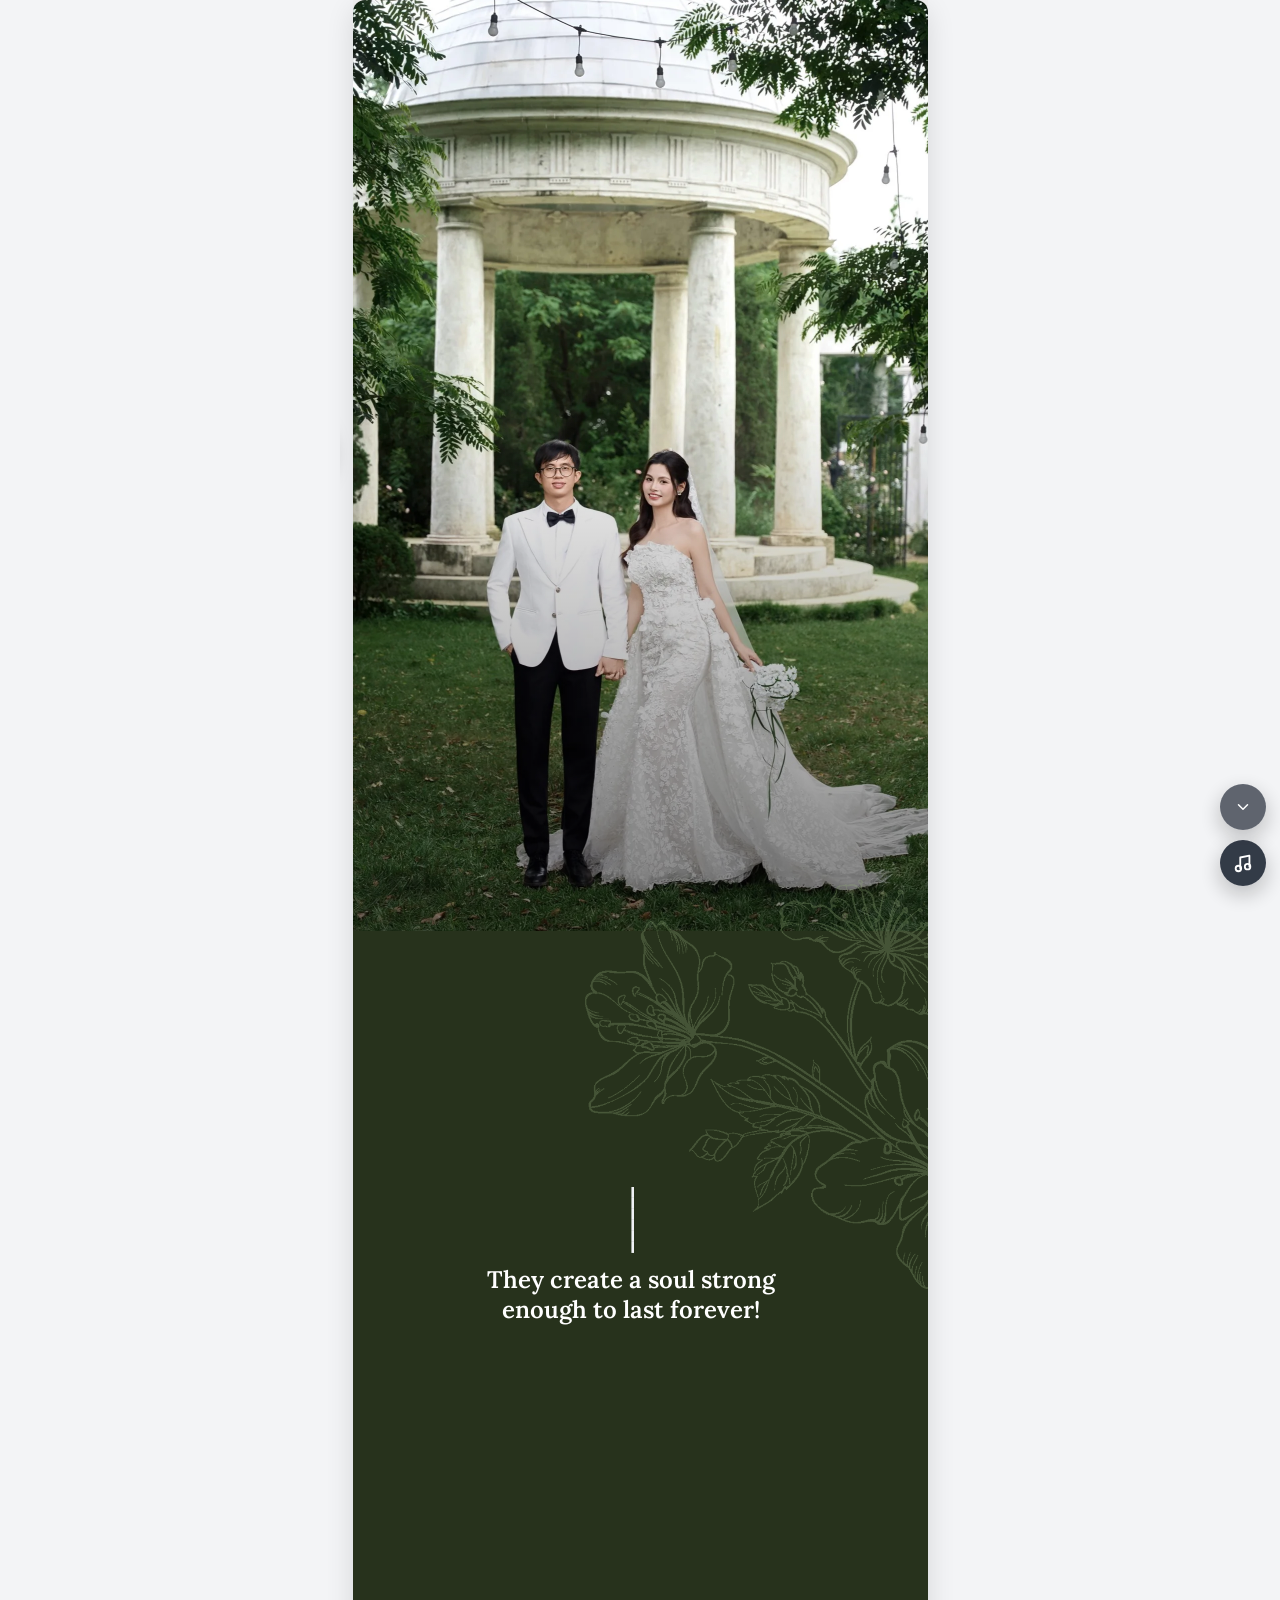
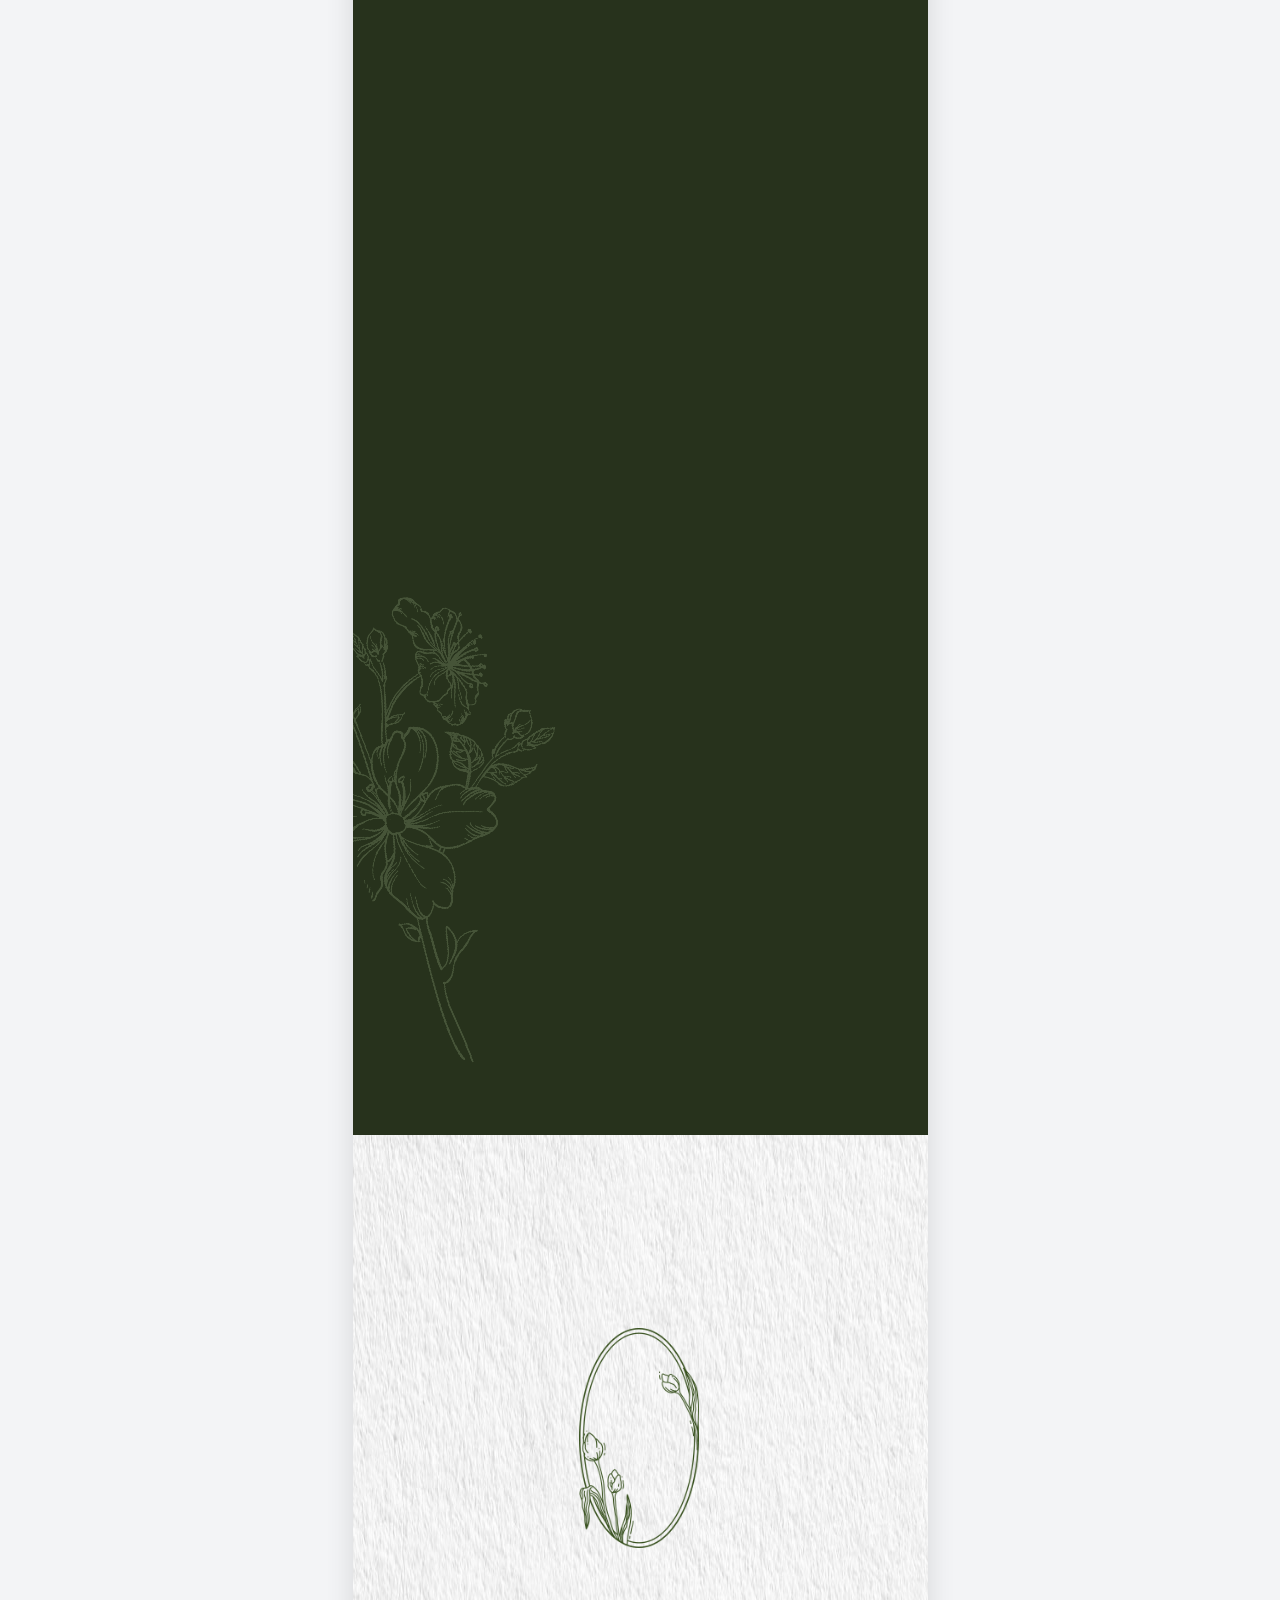
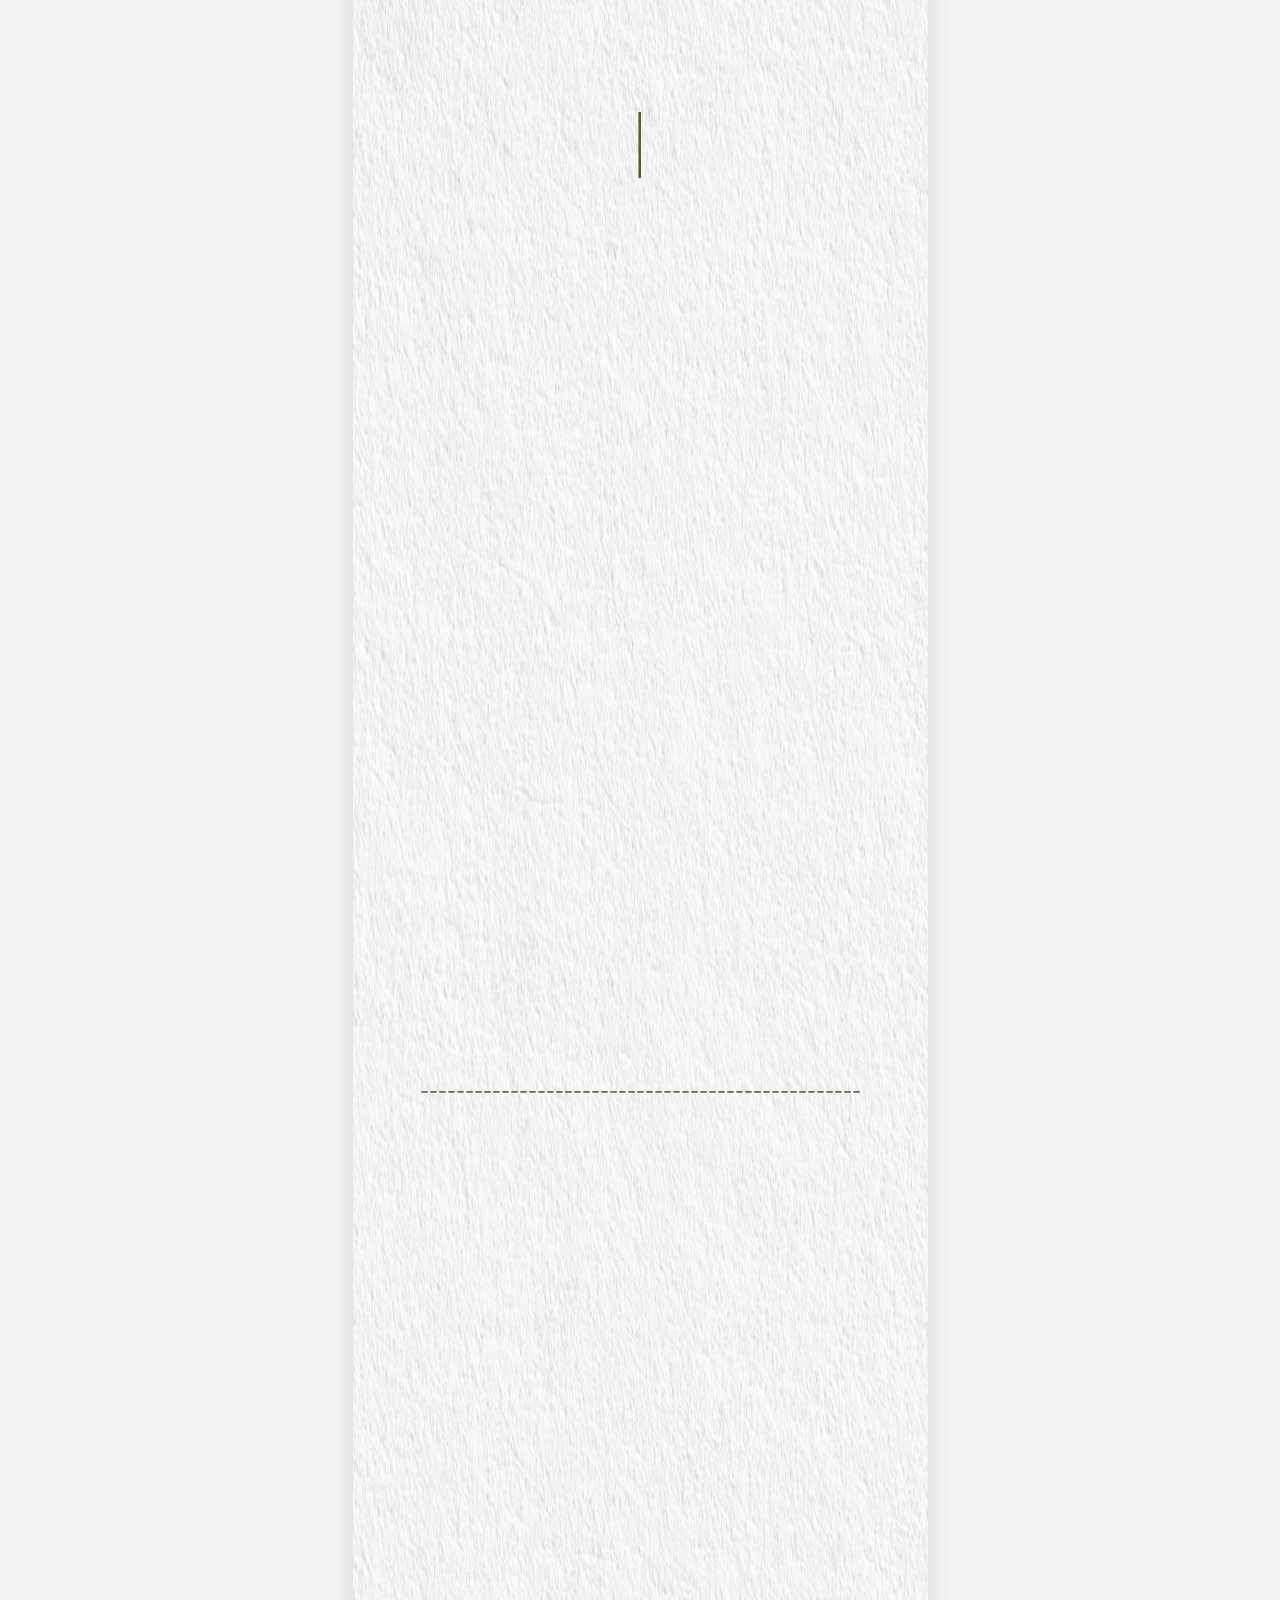
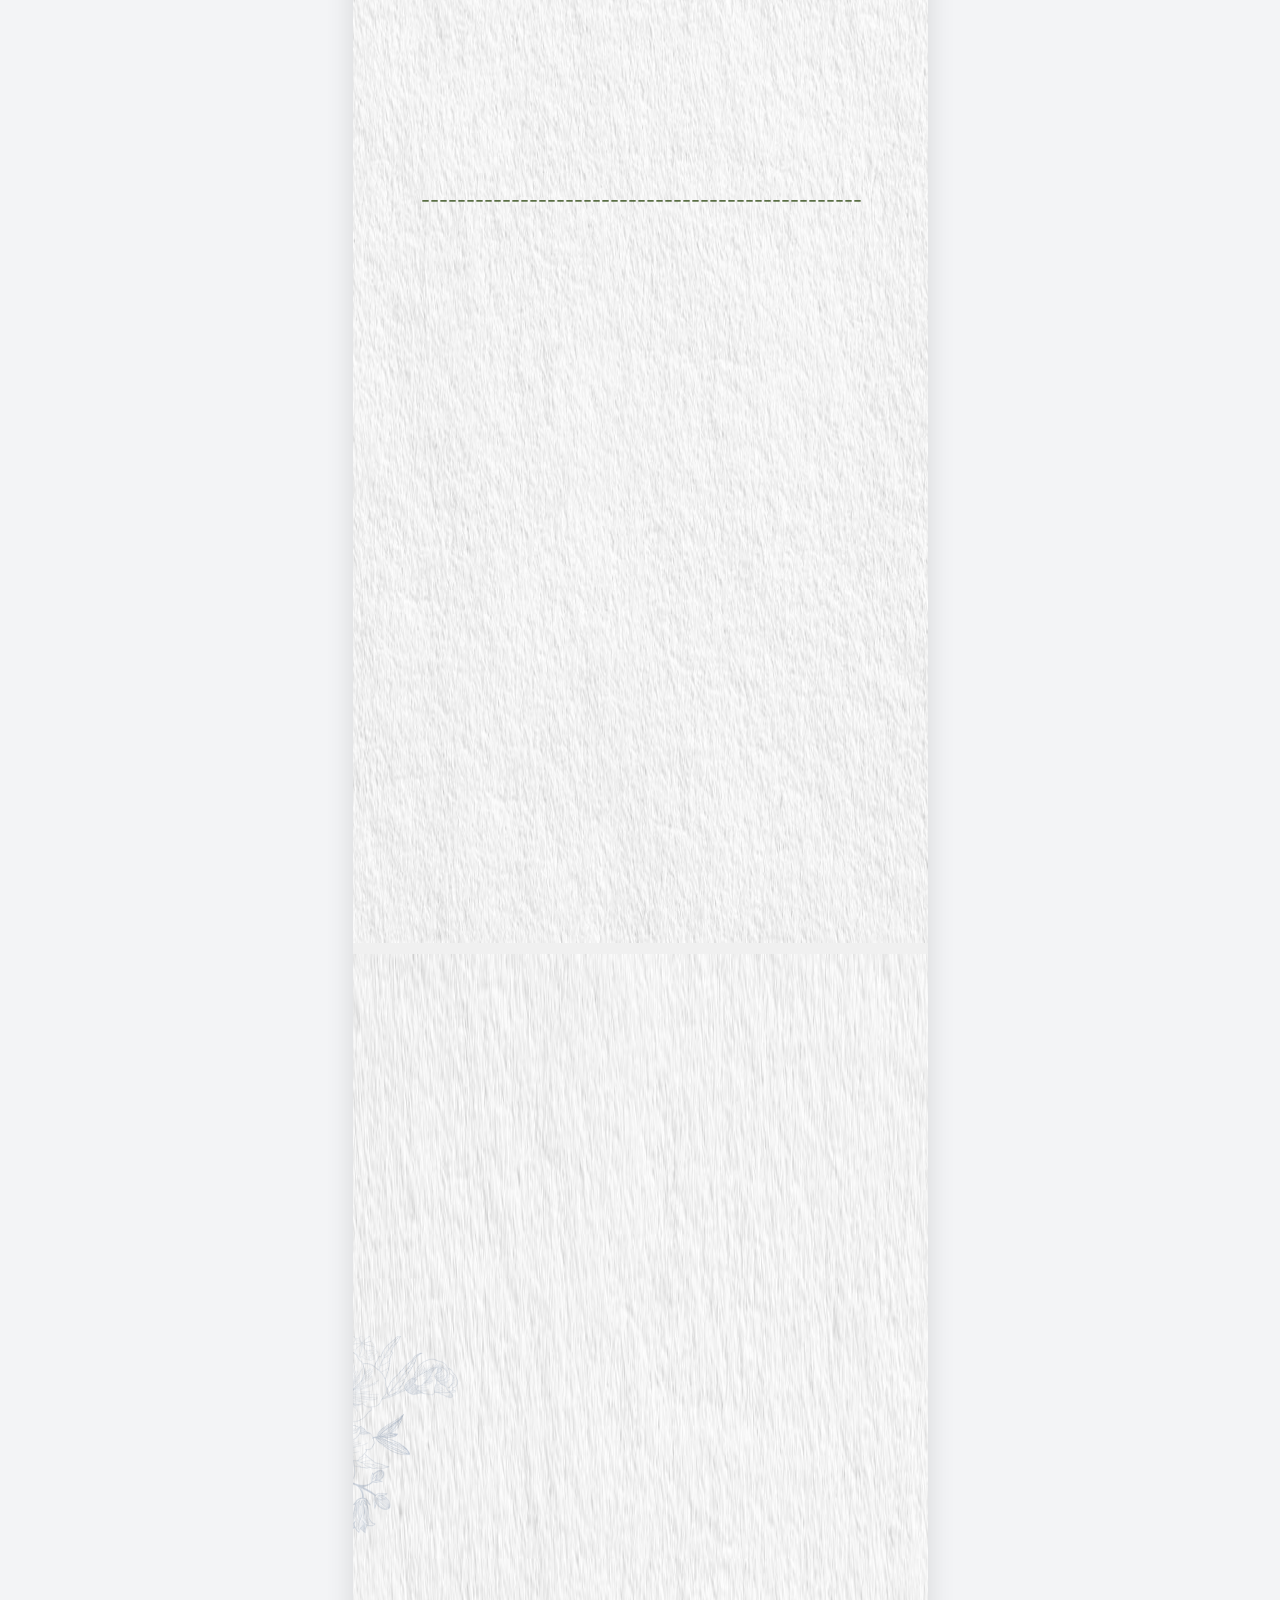
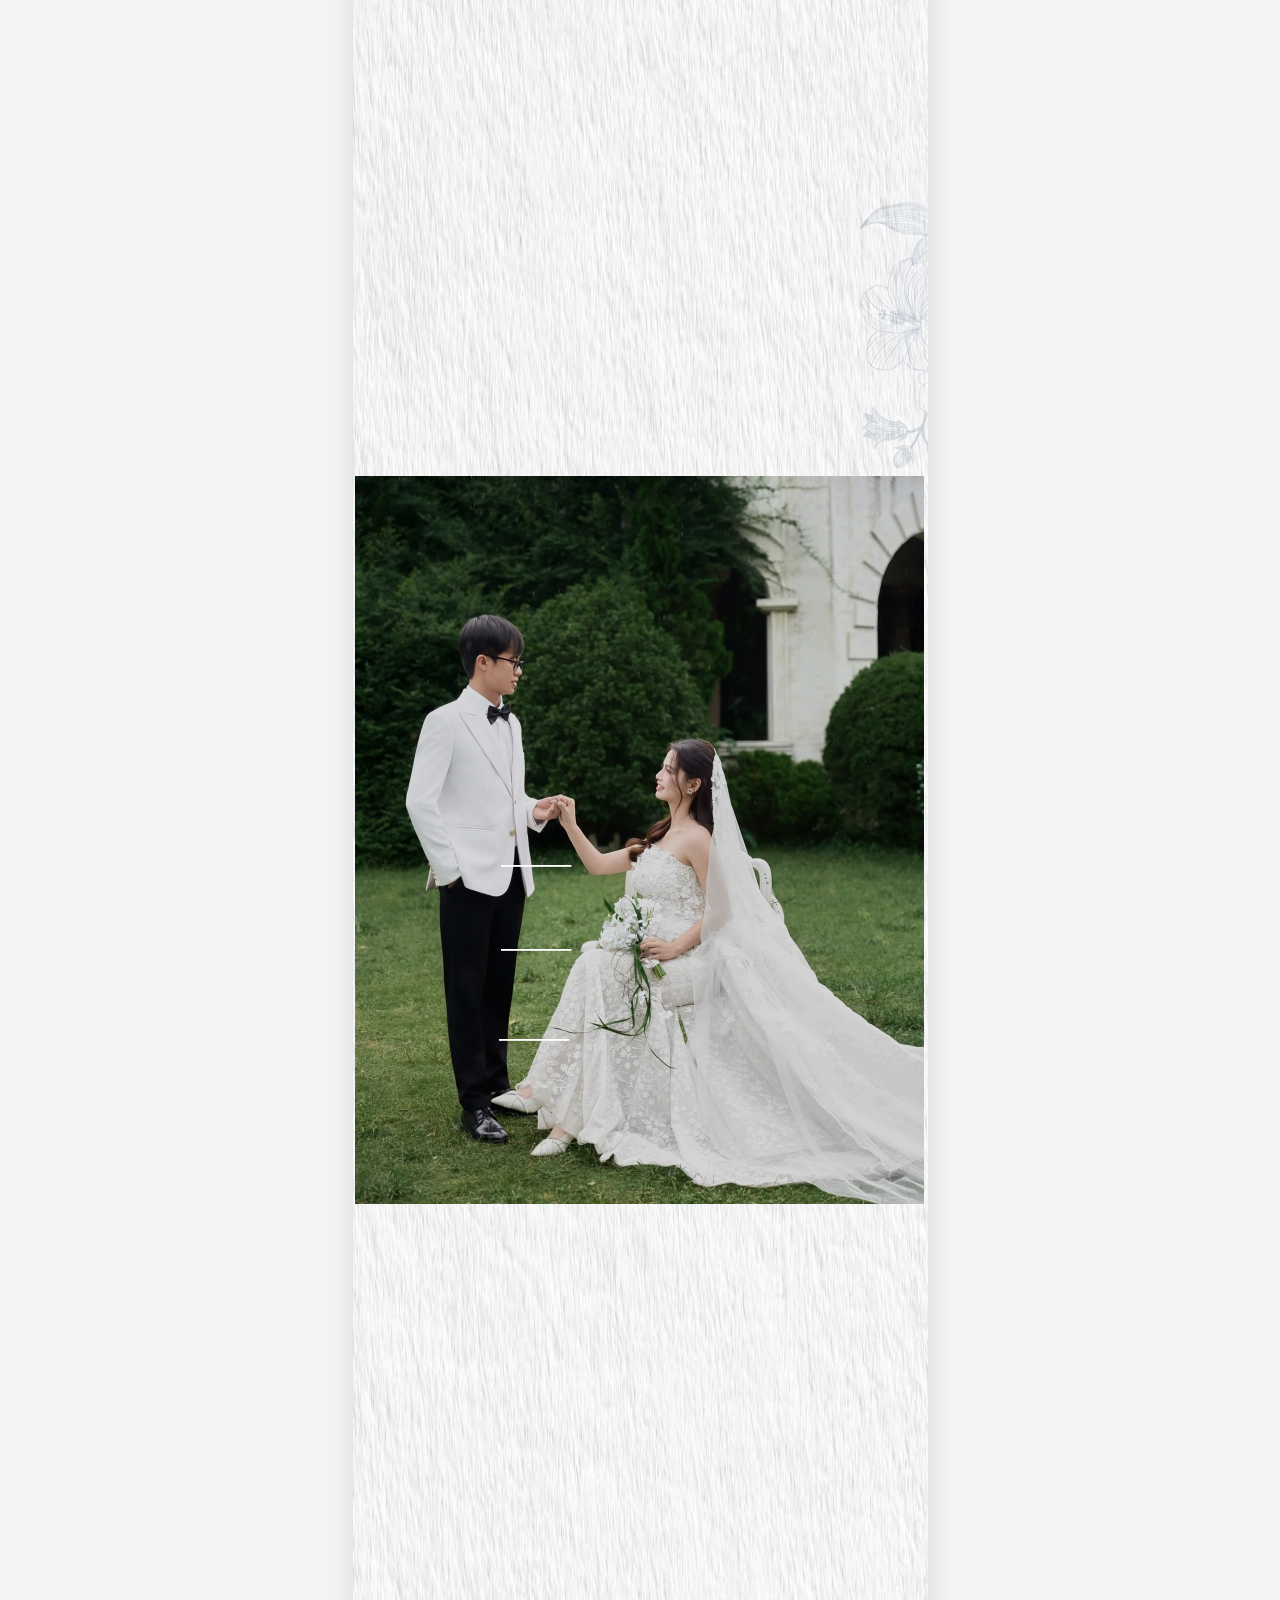
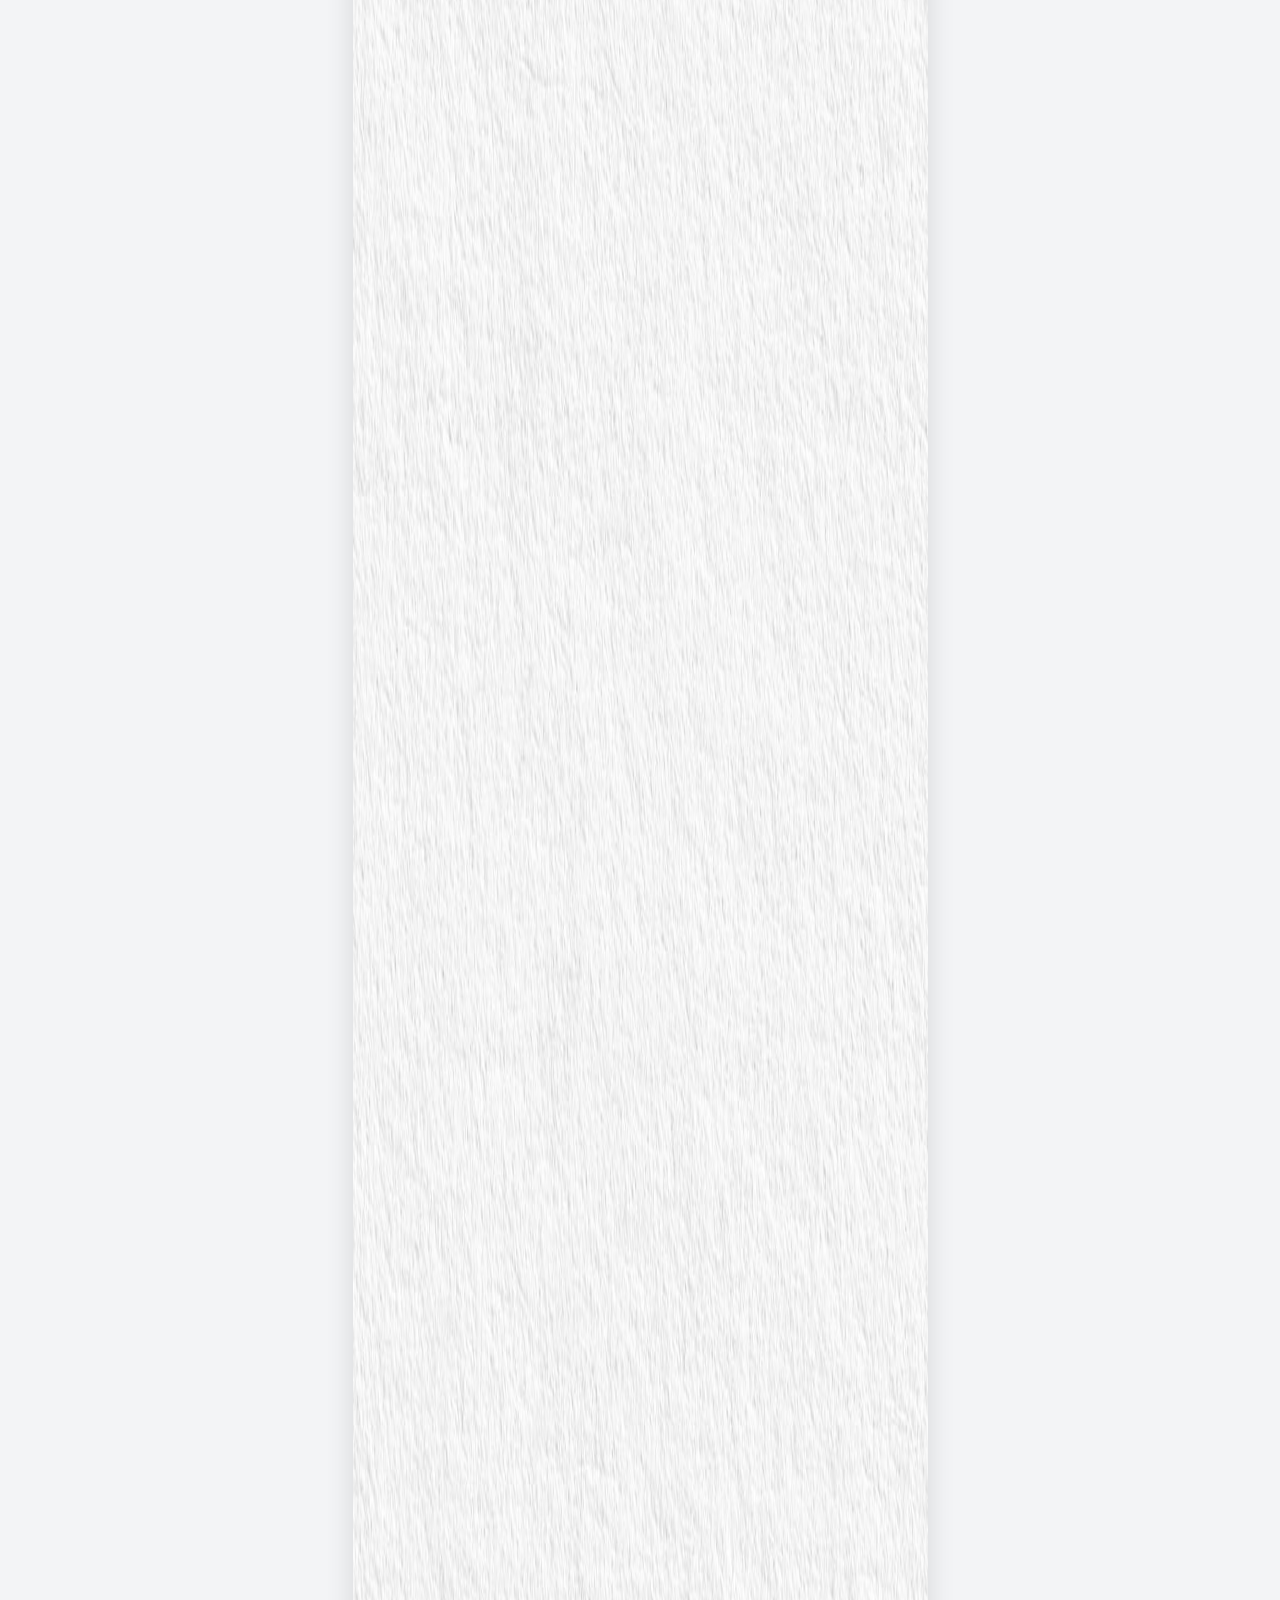
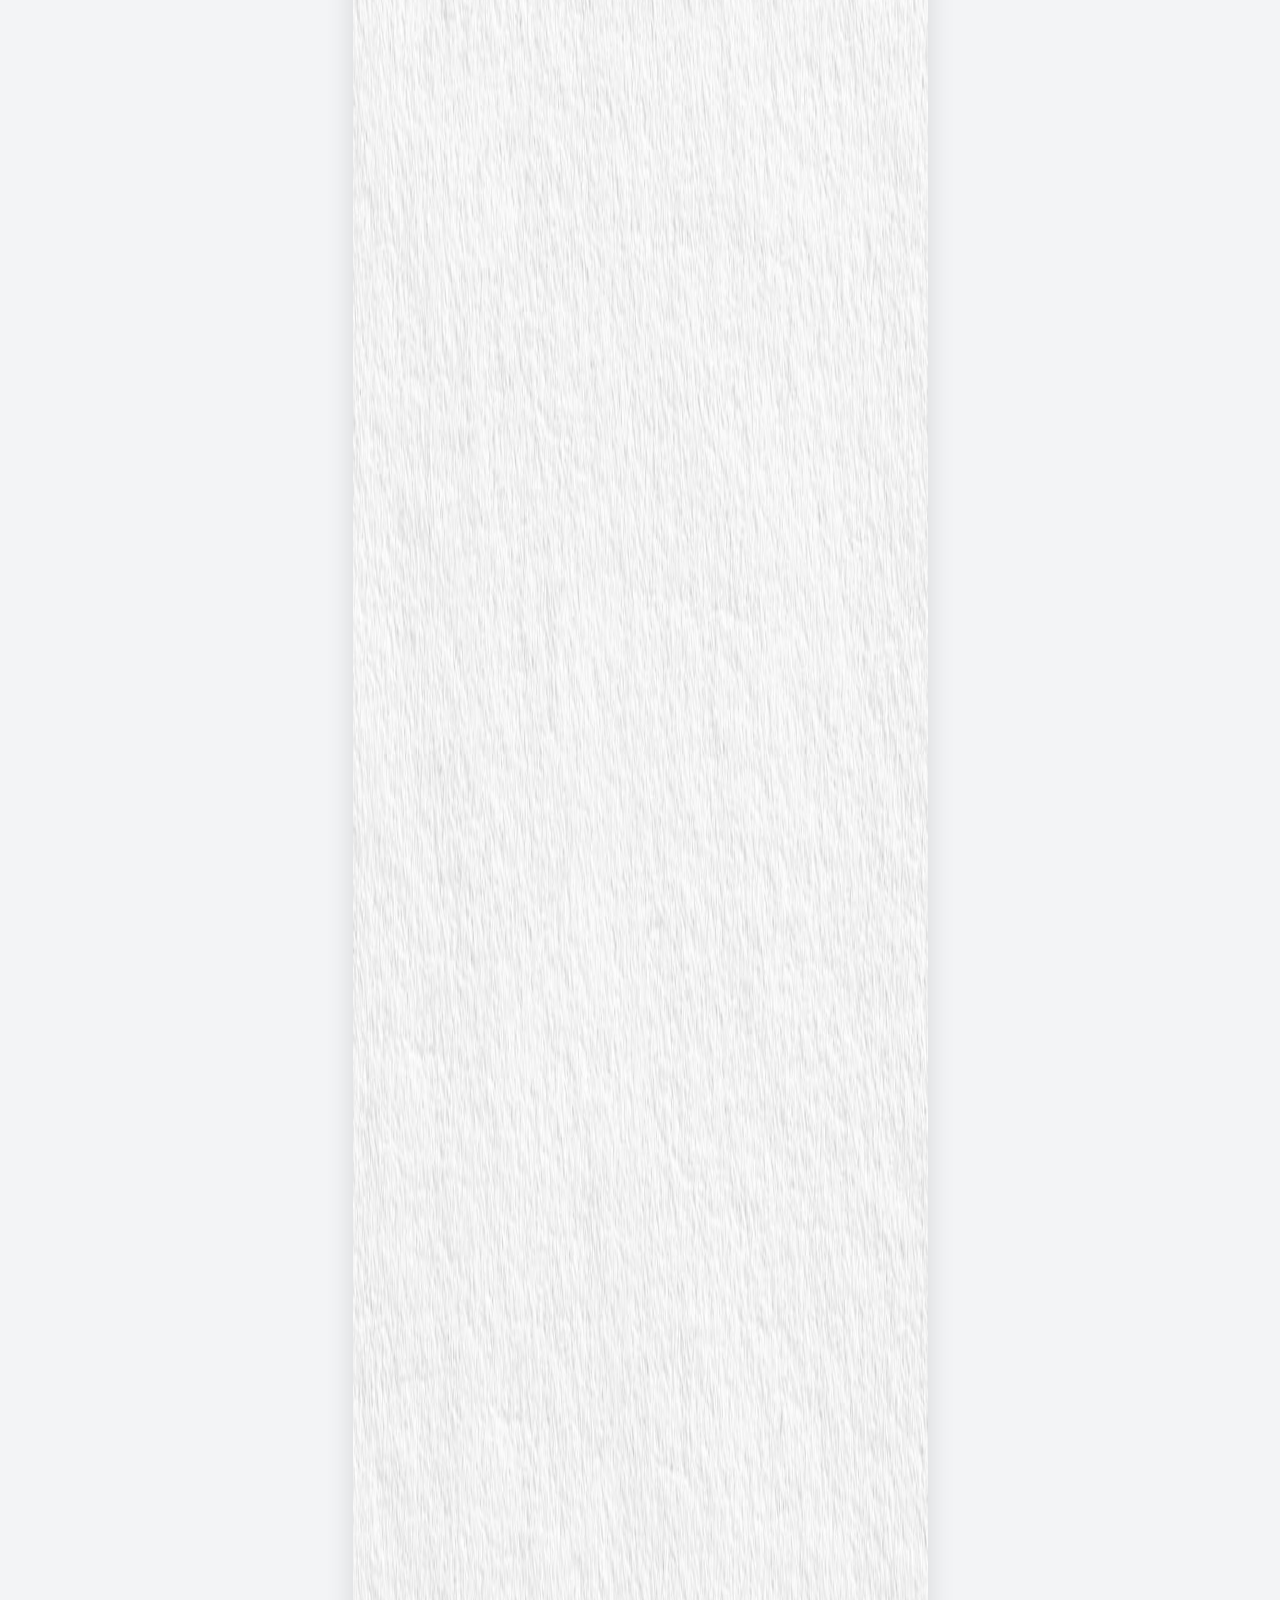
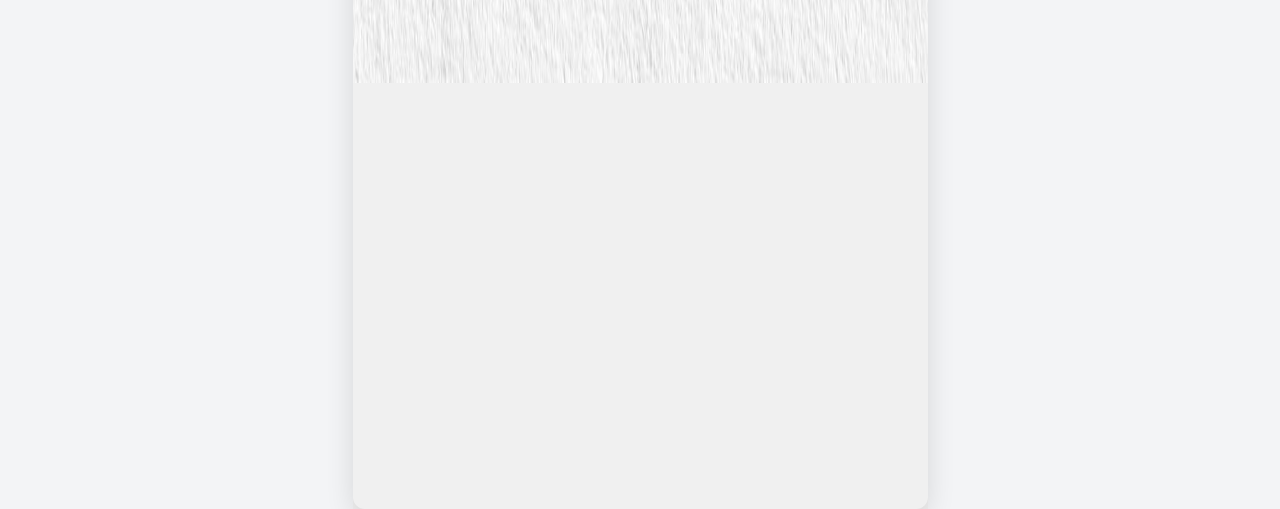
==== index.html @ 44c0c2ba "Đổi nhạc nền sang Beautiful In White Đổi tên file bỏ dấu cách để đường dẫn khỏi phải mã hoá %20, trá" ====
<html lang="vi">
  <head>
    <meta charset="utf-8" />
    <link rel="stylesheet" href="asset/css/01-boot-loading.css" />
    <script src="asset/js/00-config.js"></script>
    <script src="asset/js/01-boot-loading.js"></script>
    <title>Thiệp cưới - Mạnh Lâm &amp; Nguyễn Thảo</title>
    <link rel="preconnect" href="https://fonts.googleapis.com" />
    <link rel="preconnect" href="https://fonts.gstatic.com" crossorigin />
    <link
      href="https://fonts.googleapis.com/css2?family=Inter:wght@400;500;600;700;800&display=swap"
      rel="stylesheet"
    />
    <link
      rel="stylesheet"
      href="asset/css/02-fonts.css"
      id="miu-local-font-faces"
    />
    <link
      rel="canonical"
      href="https://miuwedding.com/duc-thai-thu-hien-2026-05-24"
    />
    <meta property="og:type" content="website" />
    <meta property="og:site_name" content="Miu Wedding" />
    <meta property="og:locale" content="vi_VN" />
    <meta
      property="og:url"
      content="https://miuwedding.com/duc-thai-thu-hien-2026-05-24"
    />
    <meta property="og:title" content="Thiệp cưới - Mạnh Lâm &amp; Nguyễn Thảo" />
    <meta
      property="og:description"
      content="Trân trọng kính mời Quý khách tới tham dự lễ cưới của: Mạnh Lâm &amp; Nguyễn Thảo. Sự hiện diện của bạn là niềm vinh hạnh của gia đình chúng tôi!"
    />
    <meta
      property="og:image"
      content="https://tuna-98.github.io/manhthao.wedding/asset/images/share.jpg"
    />
    <meta name="twitter:card" content="summary_large_image" />
    <meta name="twitter:title" content="Thiệp cưới - Mạnh Lâm &amp; Nguyễn Thảo" />
    <meta
      name="twitter:description"
      content="Trân trọng kính mời Quý khách tới tham dự lễ cưới của: Mạnh Lâm &amp; Nguyễn Thảo. Sự hiện diện của bạn là niềm vinh hạnh của gia đình chúng tôi!"
    />
    <meta
      name="twitter:image"
      content="https://tuna-98.github.io/manhthao.wedding/asset/images/share.jpg"
    />
    <script src="asset/js/02-stage-scale.js"></script>
    <link rel="stylesheet" href="asset/css/03-main.css" />

    <meta
      name="viewport"
      content="width=device-width, initial-scale=1, viewport-fit=cover"
    />
    <link rel="stylesheet" href="asset/css/04-text-size-adjust.css" />

    <script src="asset/js/03-bg-music.js"></script>
  </head>
  <body>
    <div class="miu-wrap">
      <div class="miu-stage">
        <div class="miu-canvas-wrap">
          <div class="miu-canvas" data-invitation-id="6a01aebc8a5edb6e3ab889f3">
            <div
              data-node-id="element_image_az87tzsrjz9"
              style="
                position: absolute;
                left: 0.004206730769228839px;
                top: -2.1251502403846234px;
                width: 590.3605769230769px;
                height: 934.9604366987178px;
                z-index: 0;
                opacity: 1;
                --miu-node-rotate: 0deg;
                transform: rotate(var(--miu-node-rotate, 0deg));
                overflow: hidden;
                border-radius: 0px;
              "
            >
              <div style="position: relative; width: 100%; height: 100%">
                <img
                  src="asset/images/hero.webp"
                  alt=""
                  style="
                    width: 100%;
                    height: 100%;
                    object-fit: cover;
                    object-position: 50% 50%;
                    display: block;
                    transform: scale(1, 1);
                    transform-origin: center;
                    border-radius: 0px;
                  "
                />
                <div
                  aria-hidden="true"
                  style="
                    position: absolute;
                    inset: 0;
                    background: linear-gradient(
                      to top,
                      rgba(0, 0, 0, 0.5) 0%,
                      rgba(0, 0, 0, 0) 60%
                    );
                    opacity: 1;
                    mix-blend-mode: normal;
                    pointer-events: none;
                    border-radius: 0px;
                  "
                ></div>
              </div>
            </div>
            <div
              data-node-id="element_shape_0rrpugmt6yv"
              style="
                position: absolute;
                left: 0.13892227564100734px;
                top: 931.0417668269231px;
                width: 576.8103966346154px;
                height: 1822.6985677083333px;
                z-index: 0;
                opacity: 1;
                --miu-node-rotate: 0deg;
                transform: rotate(var(--miu-node-rotate, 0deg));
              "
            >
              <svg
                viewBox="0 0 100 100"
                preserveAspectRatio="none"
                width="100%"
                height="100%"
                style="display: block; overflow: visible"
              >
                <rect
                  x="0"
                  y="0"
                  width="100"
                  height="100"
                  rx="0"
                  ry="0"
                  fill="#27321c"
                  stroke="none"
                  stroke-width="0"
                />
              </svg>
            </div>
            <div
              data-node-id="element_image_6vlk63lyqdr"
              style="
                position: absolute;
                left: 209.62459935897434px;
                top: 880.4445112179486px;
                width: 393.5752203525641px;
                height: 408.6661157852564px;
                z-index: 0;
                opacity: 1;
                --miu-node-rotate: 0deg;
                transform: rotate(var(--miu-node-rotate, 0deg));
                overflow: hidden;
                border-radius: 0px;
              "
            >
              <div style="position: relative; width: 100%; height: 100%">
                <img
                  src="asset/images/decor-flower1.png"
                  alt=""
                  style="
                    width: 100%;
                    height: 100%;
                    object-fit: contain;
                    object-position: 50% 50%;
                    display: block;
                    transform: scale(1, 1);
                    transform-origin: center;
                    border-radius: 0px;
                  "
                />
              </div>
            </div>
            <div
              data-node-id="element_text_5drkesyzj2q"
              data-node-type="element_text"
              data-manual-sized="1"
              data-anim-preset="bounceIn"
              data-anim-duration="3000"
              data-anim-delay="0"
              data-anim-easing="cubic-bezier(0.2,0.8,0.2,1)"
              data-anim-loop="0"
              data-anim-distance="150"
              style="position:absolute;left:5.321714743589737px;top:1074.1387720352564px;width:562.5170272435897px;height:94px;z-index:0;opacity:1;--miu-node-rotate:0deg;transform:rotate(var(--miu-node-rotate,0deg));opacity:0;display:block;text-align:center;font-family:Lora, Georgia, &#39;Times New Roman&#39;, serif;font-size:36px;font-weight:700;color:#ffffff;white-space:pre-wrap;padding-top:5px;padding-bottom:5px;--miu-anim-distance:150px;"
            >WHEN TWO HEARTS<br />BEAT AS ONE</div>
            <div
              data-node-id="element_text_n89e4g42wdj"
              data-node-type="element_text"
              style="position:absolute;left:121.21691268529648px;top:1264.8943277994792px;width:314.37550080128204px;height:94px;z-index:0;opacity:1;--miu-node-rotate:0deg;transform:rotate(var(--miu-node-rotate,0deg));display:block;text-align:center;font-family:Lora, Georgia, &#39;Times New Roman&#39;, serif;font-size:24px;font-weight:700;color:#ffffff;white-space:pre-wrap;"
            >They create a soul strong<br />enough to last forever!<br />            </div>
            <div
              data-node-id="element_text_amnseov51iu"
              data-node-type="element_text"
              style="
                position: absolute;
                left: 252.07527043269232px;
                top: 1207.6632111378208px;
                width: 72px;
                height: 30px;
                z-index: 0;
                opacity: 1;
                --miu-node-rotate: 90deg;
                transform: rotate(var(--miu-node-rotate, 0deg));
                display: block;
                text-align: left;
                font-size: 23px;
                font-weight: 700;
                color: #f0f1f5;
                white-space: pre-wrap;
              "
            >______</div>
            <div
              data-node-id="element_text_1sgz63palk1"
              data-node-type="element_text"
              data-manual-sized="1"
              data-anim-preset="bounceInUp"
              data-anim-duration="600"
              data-anim-delay="0"
              data-anim-easing="cubic-bezier(0.2,0.8,0.2,1)"
              data-anim-loop="0"
              style="position:absolute;left:43.149005074786295px;top:676.3685229700857px;width:489.39145966880346px;height:156px;z-index:0;opacity:1;--miu-node-rotate:0deg;transform:rotate(var(--miu-node-rotate,0deg));opacity:0;display:block;text-align:center;font-family:&#39;High Spirited&#39;, &#39;Brush Script MT&#39;, cursive;font-size:120px;font-weight:400;color:#fafafa;white-space:pre-wrap;padding-top:5px;padding-bottom:5px;"
            >Save the date</div>
            <div
              data-node-id="element_text_ggpeazqfzho"
              data-node-type="element_text"
              data-manual-sized="1"
              data-anim-preset="fadeIn"
              data-anim-duration="1000"
              data-anim-delay="0"
              data-anim-easing="cubic-bezier(0.2,0.8,0.2,1)"
              data-anim-loop="0"
              style="position:absolute;left:302.2838541666667px;top:813.1996360844018px;width:271.9409388354701px;height:44px;z-index:0;opacity:1;--miu-node-rotate:0deg;transform:rotate(var(--miu-node-rotate,0deg));opacity:0;display:block;text-align:left;font-family:Lora, Georgia, &#39;Times New Roman&#39;, serif;font-size:34px;font-weight:700;text-transform:uppercase;color:#ffffff;white-space:pre-wrap;padding-top:5px;padding-bottom:5px;"
            >Nguyễn Thảo</div>
            <div
              data-node-id="element_image_cp2ifiqq6p5"
              data-anim-preset="rotateInDownLeft"
              data-anim-duration="800"
              data-anim-delay="0"
              data-anim-easing="cubic-bezier(0.2,0.8,0.2,1)"
              data-anim-loop="0"
              style="
                position: absolute;
                left: 58.41992187499999px;
                top: 1446.0180789262822px;
                width: 451.972405849359px;
                height: 572.089593349359px;
                z-index: 0;
                opacity: 1;
                --miu-node-rotate: 0deg;
                transform: rotate(var(--miu-node-rotate, 0deg));
                opacity: 0;
                overflow: hidden;
                border-radius: 20px;
              "
            >
              <div style="position: relative; width: 100%; height: 100%">
                <img
                  src="asset/images/groom.webp"
                  alt=""
                  style="
                    width: 100%;
                    height: 100%;
                    object-fit: cover;
                    object-position: 50% 50%;
                    display: block;
                    transform: scale(1, 1);
                    transform-origin: center;
                    border-radius: 20px;
                  "
                />
                <div
                  aria-hidden="true"
                  style="
                    position: absolute;
                    inset: 0;
                    background: linear-gradient(
                      to top,
                      rgba(0, 0, 0, 0.5) 0%,
                      rgba(0, 0, 0, 0) 60%
                    );
                    opacity: 1;
                    mix-blend-mode: normal;
                    pointer-events: none;
                    border-radius: 20px;
                  "
                ></div>
              </div>
            </div>
            <div
              data-node-id="element_text_8v6aahyrjca"
              data-node-type="element_text"
              data-manual-sized="1"
              data-anim-preset="fadeInDown"
              data-anim-duration="3000"
              data-anim-delay="0"
              data-anim-easing="cubic-bezier(0.2, 0.8, 0.2, 1)"
              data-anim-loop="0"
              style="position:absolute;left:183.52423878205127px;top:1865.9941907051284px;width:205.07001201923077px;height:86px;z-index:0;opacity:1;--miu-node-rotate:0deg;transform:rotate(var(--miu-node-rotate,0deg));opacity:0;display:block;text-align:center;font-family:&#39;Arcittya-Begatri&#39;, &#39;Brush Script MT&#39;, cursive;font-size:66px;font-weight:400;color:#ffffff;white-space:pre-wrap;padding-top:5px;padding-bottom:5px;"
            >Chú rể</div>
            <div
              data-node-id="element_text_tmrq54dtaxd"
              data-node-type="element_text"
              data-manual-sized="1"
              data-anim-preset="fadeInDown"
              data-anim-duration="3000"
              data-anim-delay="0"
              data-anim-easing="cubic-bezier(0.2,0.8,0.2,1)"
              data-anim-loop="0"
              style="position:absolute;left:157.77569110576923px;top:1951.4820713141028px;width:256.16060697115387px;height:44px;z-index:0;opacity:1;--miu-node-rotate:0deg;transform:rotate(var(--miu-node-rotate,0deg));opacity:0;display:block;text-align:center;font-family:Lora, Georgia, &#39;Times New Roman&#39;, serif;font-size:34px;font-weight:700;text-transform:uppercase;color:#ffffff;white-space:pre-wrap;padding-top:5px;padding-bottom:5px;"
            >Mạnh Lâm</div>
            <div
              data-node-id="element_image_two7cqg1bdk"
              style="
                position: absolute;
                left: -9.085593981620596px;
                top: 2734.8544488890557px;
                width: 590.0731002938033px;
                height: 3008.655134934645px;
                z-index: 0;
                opacity: 1;
                --miu-node-rotate: 0deg;
                transform: rotate(var(--miu-node-rotate, 0deg));
                overflow: hidden;
                border-radius: 0px;
              "
            >
              <div style="position: relative; width: 100%; height: 100%">
                <img
                  src="asset/images/background.jpg"
                  alt=""
                  style="
                    width: 100%;
                    height: 100%;
                    object-fit: fill;
                    object-position: 50% 50%;
                    display: block;
                    transform: scale(1, 1);
                    transform-origin: center;
                    border-radius: 0px;
                  "
                />
              </div>
            </div>
            <div
              data-node-id="element_text_4k184no8ujs"
              data-node-type="element_text"
              data-manual-sized="1"
              data-anim-preset="fadeInLeft"
              data-anim-duration="2000"
              data-anim-delay="0"
              data-anim-easing="cubic-bezier(0.2, 0.8, 0.2, 1)"
              data-anim-loop="0"
              data-anim-distance="200"
              style="position:absolute;left:87.03921274038461px;top:2770.730268429488px;width:108.38837139423077px;height:31px;z-index:0;opacity:1;--miu-node-rotate:0deg;transform:rotate(var(--miu-node-rotate,0deg));opacity:0;display:block;text-align:left;font-family:Lora, Georgia, &#39;Times New Roman&#39;, serif;font-size:24px;font-weight:700;color:#4e6437;white-space:pre-wrap;padding-top:5px;padding-bottom:5px;--miu-anim-distance:200px;"
            >Nhà trai</div>
            <div
              data-node-id="element_text_2prpu9qb88k"
              data-node-type="element_text"
              data-manual-sized="1"
              data-anim-preset="fadeInRight"
              data-anim-duration="2000"
              data-anim-delay="0"
              data-anim-easing="cubic-bezier(0.2, 0.8, 0.2, 1)"
              data-anim-loop="0"
              data-anim-distance="200"
              style="position:absolute;left:385.4998998397436px;top:2769.7578625801293px;width:103.92342748397435px;height:31px;z-index:0;opacity:1;--miu-node-rotate:0deg;transform:rotate(var(--miu-node-rotate,0deg));opacity:0;display:block;text-align:left;font-family:Lora, Georgia, &#39;Times New Roman&#39;, serif;font-size:24px;font-weight:700;color:#4e6437;white-space:pre-wrap;padding-top:5px;padding-bottom:5px;--miu-anim-distance:200px;"
            >Nhà gái</div>
            <div
              data-node-id="element_text_8c5rqgjebyq"
              data-node-type="element_text"
              data-manual-sized="1"
              data-anim-preset="fadeInLeft"
              data-anim-duration="2000"
              data-anim-delay="0"
              data-anim-easing="cubic-bezier(0.2, 0.8, 0.2, 1)"
              data-anim-loop="0"
              data-anim-distance="200"
              style="position:absolute;left:33.21642962072649px;top:2822.2323717948725px;width:50.37022569444446px;height:28px;z-index:0;opacity:1;--miu-node-rotate:0deg;transform:rotate(var(--miu-node-rotate,0deg));opacity:0;display:block;text-align:left;font-family:Lora, Georgia, &#39;Times New Roman&#39;, serif;font-size:20px;font-weight:400;color:#4e6437;line-height:1.4;white-space:pre-wrap;padding-top:5px;padding-bottom:5px;--miu-anim-distance:200px;"
            >Ông: </div>
            <div
              data-node-id="element_image_vvk038qm6xo"
              style="
                position: absolute;
                left: 166.34410056089743px;
                top: 2927.7443409455127px;
                width: 240px;
                height: 220px;
                z-index: 0;
                opacity: 1;
                --miu-node-rotate: 0deg;
                transform: rotate(var(--miu-node-rotate, 0deg));
                overflow: hidden;
                border-radius: 0px;
              "
            >
              <div style="position: relative; width: 100%; height: 100%">
                <img
                  src="asset/images/signature-bg.png"
                  alt=""
                  style="
                    width: 100%;
                    height: 100%;
                    object-fit: contain;
                    object-position: 50% 50%;
                    display: block;
                    transform: scale(1, 1);
                    transform-origin: center;
                    border-radius: 0px;
                  "
                />
              </div>
            </div>
            <div
              data-node-id="element_text_6x5glevmotj"
              data-node-type="element_text"
              data-anim-preset="fadeIn"
              data-anim-duration="3000"
              data-anim-delay="0"
              data-anim-easing="cubic-bezier(0.2, 0.8, 0.2, 1)"
              data-anim-loop="0"
              style="position:absolute;left:283.8085436698718px;top:2999.163862179487px;width:49px;height:98px;z-index:0;opacity:1;--miu-node-rotate:0deg;transform:rotate(var(--miu-node-rotate,0deg));opacity:0;display:block;text-align:left;font-family:&#39;Dancing Script&#39;, &#39;Brush Script MT&#39;, cursive;font-size:75.26px;font-weight:400;color:#4e6437;white-space:pre-wrap;"
            >T</div>
            <div
              data-node-id="element_text_vvx0wqioeir"
              data-node-type="element_text"
              data-anim-preset="fadeIn"
              data-anim-duration="3000"
              data-anim-delay="0"
              data-anim-easing="cubic-bezier(0.2, 0.8, 0.2, 1)"
              data-anim-loop="0"
              style="position:absolute;left:259.66105769230774px;top:2973.409555288461px;width:54px;height:97px;z-index:0;opacity:1;--miu-node-rotate:0deg;transform:rotate(var(--miu-node-rotate,0deg));opacity:0;display:block;text-align:left;font-family:&#39;Dancing Script&#39;, &#39;Brush Script MT&#39;, cursive;font-size:74.26px;font-weight:400;color:#4e6437;white-space:pre-wrap;"
            >L</div>
            <div
              data-node-id="element_image_9wxjwif9ijp"
              style="
                position: absolute;
                left: -130.53190104166669px;
                top: 2106.5194310897436px;
                width: 450.9830729166667px;
                height: 541.0301482371794px;
                z-index: 0;
                opacity: 1;
                --miu-node-rotate: -23.875603926051866deg;
                transform: rotate(var(--miu-node-rotate, 0deg));
                overflow: hidden;
                border-radius: 0px;
              "
            >
              <div style="position: relative; width: 100%; height: 100%">
                <img
                  src="asset/images/decor-flower02.png"
                  alt=""
                  style="
                    width: 100%;
                    height: 100%;
                    object-fit: contain;
                    object-position: 50% 50%;
                    display: block;
                    transform: scale(1, 1);
                    transform-origin: center;
                    border-radius: 0px;
                  "
                />
              </div>
            </div>
            <div
              data-node-id="element_image_uowcu8ia0qk"
              data-anim-preset="rotateInDownRight"
              data-anim-duration="800"
              data-anim-delay="0"
              data-anim-easing="cubic-bezier(0.2,0.8,0.2,1)"
              data-anim-loop="0"
              style="
                position: absolute;
                left: 60.82907652243589px;
                top: 2077.2989282852564px;
                width: 456.5509815705128px;
                height: 593.4217247596155px;
                z-index: 0;
                opacity: 1;
                --miu-node-rotate: 0deg;
                transform: rotate(var(--miu-node-rotate, 0deg));
                opacity: 0;
                overflow: hidden;
                border-radius: 20px;
              "
            >
              <div style="position: relative; width: 100%; height: 100%">
                <img
                  src="asset/images/bride.webp"
                  alt=""
                  style="
                    width: 100%;
                    height: 100%;
                    object-fit: cover;
                    object-position: 50% 50%;
                    display: block;
                    transform: scale(1, 1);
                    transform-origin: center;
                    border-radius: 20px;
                  "
                />
                <div
                  aria-hidden="true"
                  style="
                    position: absolute;
                    inset: 0;
                    background: linear-gradient(
                      to top,
                      rgba(0, 0, 0, 0.5) 0%,
                      rgba(0, 0, 0, 0) 60%
                    );
                    opacity: 1;
                    mix-blend-mode: normal;
                    pointer-events: none;
                    border-radius: 20px;
                  "
                ></div>
              </div>
            </div>
            <div
              data-node-id="element_text_a8sem1kayyv"
              data-node-type="element_text"
              data-manual-sized="1"
              data-anim-preset="fadeInDown"
              data-anim-duration="3000"
              data-anim-delay="0"
              data-anim-easing="cubic-bezier(0.2,0.8,0.2,1)"
              data-anim-loop="0"
              style="position:absolute;left:159.37279647435898px;top:2599.752604166667px;width:254.49444110576923px;height:44px;z-index:0;opacity:1;--miu-node-rotate:0deg;transform:rotate(var(--miu-node-rotate,0deg));opacity:0;display:block;text-align:center;font-family:Lora, Georgia, &#39;Times New Roman&#39;, serif;font-size:34px;font-weight:700;text-transform:uppercase;color:#ffffff;white-space:pre-wrap;padding-top:5px;padding-bottom:5px;"
            >Nguyễn Thảo</div>
            <div
              data-node-id="element_text_tirdakhayyv"
              data-node-type="element_text"
              data-manual-sized="1"
              data-anim-preset="fadeInDown"
              data-anim-duration="3000"
              data-anim-delay="0"
              data-anim-easing="cubic-bezier(0.2, 0.8, 0.2, 1)"
              data-anim-loop="0"
              style="position:absolute;left:177.82441907051282px;top:2507.5264423076924px;width:216.81926081730768px;height:86px;z-index:0;opacity:1;--miu-node-rotate:0deg;transform:rotate(var(--miu-node-rotate,0deg));opacity:0;display:block;text-align:center;font-family:&#39;Arcittya-Begatri&#39;, &#39;Brush Script MT&#39;, cursive;font-size:66px;font-weight:400;color:#ffffff;white-space:pre-wrap;padding-top:5px;padding-bottom:5px;"
            >Cô dâu</div>
            <div
              data-node-id="element_text_9ifew76biqh"
              data-node-type="element_text"
              data-manual-sized="1"
              data-anim-preset="fadeInDown"
              data-anim-duration="3000"
              data-anim-delay="0"
              data-anim-easing="cubic-bezier(0.2, 0.8, 0.2, 1)"
              data-anim-loop="0"
              style="position:absolute;left:23.581600743481253px;top:3197.300731169873px;width:524.4405065031134px;height:77px;z-index:0;opacity:1;--miu-node-rotate:0deg;transform:rotate(var(--miu-node-rotate,0deg));opacity:0;display:block;text-align:center;font-family:Lora, Georgia, &#39;Times New Roman&#39;, serif;font-size:24px;font-weight:400;color:#4e6437;line-height:1.6;white-space:pre-wrap;padding-top:5px;padding-bottom:5px;"
            >Trân trọng kính mời Quý Khách tới tham dự bữa tiệc chung vui cùng gia đình chúng tôi!</div>
            <div
              data-node-id="element_text_hqxd1zy02gz"
              data-node-type="element_text"
              style="
                position: absolute;
                left: 259.6034655448718px;
                top: 3332.7394831730776px;
                width: 72px;
                height: 30px;
                z-index: 0;
                opacity: 1;
                --miu-node-rotate: 90deg;
                transform: rotate(var(--miu-node-rotate, 0deg));
                display: block;
                text-align: left;
                font-size: 23px;
                font-weight: 700;
                color: #4e6437;
                white-space: pre-wrap;
              "
            >______</div>
            <div
              data-node-id="element_text_z0nfldx2nbp"
              data-node-type="element_text"
              data-manual-sized="1"
              data-anim-preset="fadeInDown"
              data-anim-duration="3000"
              data-anim-delay="0"
              data-anim-easing="cubic-bezier(0.2, 0.8, 0.2, 1)"
              data-anim-loop="0"
              style="position:absolute;left:194.29667467948715px;top:3436.6844951923076px;width:184.80378605769226px;height:124px;z-index:0;opacity:1;--miu-node-rotate:0deg;transform:rotate(var(--miu-node-rotate,0deg));opacity:0;display:block;text-align:center;font-family:Flavinda, &#39;Brush Script MT&#39;, cursive;font-size:95.47px;font-weight:400;color:#4e6437;white-space:pre-wrap;padding-top:5px;padding-bottom:5px;"
            >and</div>
            <div
              data-node-id="element_text_e3pbz0i593p"
              data-node-type="element_text"
              data-manual-sized="1"
              data-anim-preset="fadeInDown"
              data-anim-duration="2900"
              data-anim-delay="0"
              data-anim-easing="cubic-bezier(0.2,0.8,0.2,1)"
              data-anim-loop="0"
              style="position:absolute;left:3.655148237179475px;top:3419.1794370993593px;width:566.1273036858975px;height:46px;z-index:0;opacity:1;--miu-node-rotate:0deg;transform:rotate(var(--miu-node-rotate,0deg));opacity:0;display:block;text-align:center;font-family:Lora, Georgia, &#39;Times New Roman&#39;, serif;font-size:35px;font-weight:400;text-transform:uppercase;color:#4e6437;white-space:pre-wrap;padding-top:5px;padding-bottom:5px;"
            >Mạnh Lâm</div>
            <div
              data-node-id="element_text_4ffn52f5b4i"
              data-node-type="element_text"
              data-manual-sized="1"
              data-anim-preset="fadeInDown"
              data-anim-duration="3000"
              data-anim-delay="0"
              data-anim-easing="cubic-bezier(0.2,0.8,0.2,1)"
              data-anim-loop="0"
              style="position:absolute;left:3.356570512820497px;top:3557.171123798077px;width:564.3822616185897px;height:46px;z-index:0;opacity:1;--miu-node-rotate:0deg;transform:rotate(var(--miu-node-rotate,0deg));opacity:0;display:block;text-align:center;font-family:Lora, Georgia, &#39;Times New Roman&#39;, serif;font-size:35px;font-weight:400;text-transform:uppercase;color:#4e6437;white-space:pre-wrap;padding-top:5px;padding-bottom:5px;"
            >Nguyễn Thảo</div>
            <div
              data-node-id="element_shape_mx0egdwrbp5"
              data-anim-preset="fadeIn"
              data-anim-duration="3000"
              data-anim-delay="0"
              data-anim-easing="cubic-bezier(0.2, 0.8, 0.2, 1)"
              data-anim-loop="0"
              style="
                position: absolute;
                left: 143.3804016113281px;
                top: 3668.851386045798px;
                width: 285.030040251903px;
                height: 46.71583909254807px;
                z-index: 0;
                opacity: 1;
                --miu-node-rotate: 0deg;
                transform: rotate(var(--miu-node-rotate, 0deg));
                opacity: 0;
                border-radius: 50%;
              "
            >
              <svg
                viewBox="0 0 100 100"
                preserveAspectRatio="none"
                width="100%"
                height="100%"
                style="display: block; overflow: visible"
              >
                <rect
                  x="0"
                  y="0"
                  width="100"
                  height="100"
                  rx="8.1948974661165"
                  ry="50"
                  fill="#4e6437"
                  stroke="none"
                  stroke-width="0"
                />
              </svg>
            </div>
            <div
              data-node-id="element_text_fo8she9s3hy"
              data-node-type="element_text"
              data-manual-sized="1"
              data-anim-preset="fadeIn"
              data-anim-duration="1000"
              data-anim-delay="0"
              data-anim-easing="cubic-bezier(0.2,0.8,0.2,1)"
              data-anim-loop="0"
              style="position:absolute;left:179.09288924779645px;top:3674.0314960968803px;width:227.97325721153845px;height:29px;z-index:0;opacity:1;--miu-node-rotate:0deg;transform:rotate(var(--miu-node-rotate,0deg));opacity:0;display:block;text-align:center;font-family:Lora, Georgia, &#39;Times New Roman&#39;, serif;font-size:22px;font-weight:700;text-transform:uppercase;color:#ffffff;white-space:pre-wrap;padding-top:5px;padding-bottom:5px;"
            ><span style="text-shadow: 0 2px 8px rgba(0, 0, 0, 0.25)"
                >TIỆC THÂN MẬT</span
              ></div>
            <div
              data-node-id="element_calendar_5zjnlsxup6d"
              data-anim-preset="fadeInDown"
              data-anim-duration="3000"
              data-anim-delay="0"
              data-anim-easing="cubic-bezier(0.2, 0.8, 0.2, 1)"
              data-anim-loop="0"
              style="position:absolute;left:94.15225376226965px;top:3771.631610968174px;width:385.97872611803894px;height:176.7463116768079px;z-index:0;opacity:1;--miu-node-rotate:0deg;transform:rotate(var(--miu-node-rotate,0deg));opacity:0;display:grid;grid-template-columns:1fr auto 1fr;align-items:center;gap:16px;color:#4e6437;font-family:Lora, Georgia, &#39;Times New Roman&#39;, serif;"
            >
              <div
                style="font-size:30px;font-weight:295;color:#4e6437;font-family:Lora, Georgia, &#39;Times New Roman&#39;, serif;text-align:right;white-space:pre;"
              >17:00</div>
              <div
                style="
                  display: grid;
                  grid-template-columns: 1px auto 1px;
                  align-items: center;
                  gap: 16px;
                "
              >
                <div
                  style="
                    width: 1px;
                    height: 80%;
                    background: #4e6437;
                    opacity: 0.7;
                  "
                ></div>
                <div
                  style="
                    display: flex;
                    flex-direction: column;
                    align-items: center;
                    line-height: 1;
                  "
                >
                  <div
                    style="font-size:60px;font-weight:295;color:#4e6437;font-family:Lora, Georgia, &#39;Times New Roman&#39;, serif;"
                  >
                    07
                  </div>
                  <div
                    style="font-size:60px;font-weight:299;color:#4e6437;font-family:Lora, Georgia, &#39;Times New Roman&#39;, serif;"
                  >
                    08
                  </div>
                  <div
                    style="font-size:60px;font-weight:300;color:#4e6437;font-family:Lora, Georgia, &#39;Times New Roman&#39;, serif;"
                  >
                    26
                  </div>
                </div>
                <div
                  style="
                    width: 1px;
                    height: 80%;
                    background: #4e6437;
                    opacity: 0.7;
                  "
                ></div>
              </div>
              <div
                style="font-size:27px;font-weight:300;color:#4e6437;font-family:Lora, Georgia, &#39;Times New Roman&#39;, serif;text-align:left;white-space:pre;text-transform:uppercase;"
              >Thứ Bảy</div>
            </div>
            <div
              data-node-id="element_text_dxprjxa0off"
              data-node-type="element_text"
              data-manual-sized="1"
              data-anim-preset="fadeInDown"
              data-anim-duration="3000"
              data-anim-delay="0"
              data-anim-easing="cubic-bezier(0.2, 0.8, 0.2, 1)"
              data-anim-loop="0"
              style="position:absolute;left:3.510987893129043px;top:3978.7729232005595px;width:567.4150140224359px;height:29px;z-index:0;opacity:1;--miu-node-rotate:0deg;transform:rotate(var(--miu-node-rotate,0deg));opacity:0;display:block;text-align:center;font-family:Lora, Georgia, &#39;Times New Roman&#39;, serif;font-size:22px;font-weight:400;font-style:italic;color:#4e6437;white-space:pre-wrap;padding-top:5px;padding-bottom:5px;"
            >(Tức ngày 07 tháng 04 năm Bính Ngọ)</div>
            <div
              data-node-id="element_text_06ac4q53k8i"
              data-node-type="element_text"
              data-manual-sized="1"
              data-anim-preset="fadeInDown"
              data-anim-duration="3000"
              data-anim-delay="0"
              data-anim-easing="cubic-bezier(0.2, 0.8, 0.2, 1)"
              data-anim-loop="0"
              style="position:absolute;left:187.28794430463745px;top:4040.8061196090844px;width:198.71719516851965px;height:29px;z-index:0;opacity:1;--miu-node-rotate:0deg;transform:rotate(var(--miu-node-rotate,0deg));opacity:0;display:block;text-align:center;font-family:Lora, Georgia, &#39;Times New Roman&#39;, serif;font-size:22px;font-weight:400;color:#4e6437;white-space:pre-wrap;padding-top:5px;padding-bottom:5px;"
            >Địa điểm</div>
            <div
              data-node-id="element_text_d9l0um64u0y"
              data-node-type="element_text"
              data-manual-sized="1"
              data-anim-preset="fadeInDown"
              data-anim-duration="3000"
              data-anim-delay="0"
              data-anim-easing="cubic-bezier(0.2, 0.8, 0.2, 1)"
              data-anim-loop="0"
              style="position:absolute;left:95.99559738289597px;top:4081.1336246066635px;width:377.91014659914197px;height:39px;z-index:0;opacity:1;--miu-node-rotate:0deg;transform:rotate(var(--miu-node-rotate,0deg));opacity:0;display:block;text-align:center;font-family:Lora, Georgia, &#39;Times New Roman&#39;, serif;font-size:30px;font-weight:700;text-transform:uppercase;color:#4e6437;white-space:pre-wrap;padding-top:5px;padding-bottom:5px;"
            >TƯ GIA NHÀ GÁI</div>
            <div
              data-node-id="element_text_7izh3ni5mms"
              data-node-type="element_text"
              data-manual-sized="1"
              data-anim-preset="fadeInDown"
              data-anim-duration="3000"
              data-anim-delay="0"
              data-anim-easing="cubic-bezier(0.2, 0.8, 0.2, 1)"
              data-anim-loop="0"
              style="position:absolute;left:18.289879953759346px;top:4146.123565934664px;width:533.1364378317809px;height:29px;z-index:0;opacity:1;--miu-node-rotate:0deg;transform:rotate(var(--miu-node-rotate,0deg));opacity:0;display:block;text-align:center;font-family:Lora, Georgia, &#39;Times New Roman&#39;, serif;font-size:22px;font-weight:400;font-style:italic;color:#4e6437;white-space:pre-wrap;padding-top:5px;padding-bottom:5px;"
            >Thôn Mỹ Khê, xã Ba Đình, tỉnh Thanh Hoá</div>
            <button
              data-node-id="element_button_ndhn6x96u8i"
              data-anim-preset="heartBeat"
              data-anim-duration="2100"
              data-anim-delay="0"
              data-anim-easing="cubic-bezier(0.2,0.8,0.2,1)"
              data-anim-loop="1"
              data-miu-btn="1"
              data-action="link"
              data-url="https://maps.app.goo.gl/GnULULPShLiugfgGA?g_st=iz"
              data-newtab="1"
              data-target-id=""
              data-copy=""
              data-modal-id=""
              type="button"
              style="position:absolute;left:164.83898977948053px;top:4202.370489788871px;width:240px;height:52px;z-index:0;opacity:1;--miu-node-rotate:0deg;transform:rotate(var(--miu-node-rotate,0deg));opacity:0;display:flex;align-items:center;justify-content:center;padding:10px 14px 10px 14px;border-radius:12px;border:0px solid rgba(0,0,0,0);background:transparent;color:#4e6437;font-family:Lora, Georgia, &#39;Times New Roman&#39;, serif;font-size:25px;font-weight:800;cursor:pointer;user-select:none;box-sizing:border-box;"
            >
              <span
                style="
                  width: 30px;
                  height: 30px;
                  display: inline-flex;
                  align-items: center;
                  justify-content: center;
                  color: #4e6437;
                  margin-right: 14px;
                  flex: 0 0 auto;
                "
                ><svg
                  width="100%"
                  height="100%"
                  viewBox="0 0 24 24"
                  fill="none"
                  xmlns="http://www.w3.org/2000/svg"
                >
                  <path
                    d="M12 22s7-5.2 7-12a7 7 0 1 0-14 0c0 6.8 7 12 7 12z"
                    stroke="currentColor"
                    stroke-width="2"
                    stroke-linejoin="round"
                  />
                  <path
                    d="M12 10.5a2.5 2.5 0 1 0 0-5 2.5 2.5 0 0 0 0 5z"
                    fill="currentColor"
                  /></svg></span
              >CHỈ ĐƯỜNG
            </button>
            <div
              data-node-id="element_shape_87i0umd84o3"
              data-anim-preset="fadeIn"
              data-anim-duration="3000"
              data-anim-delay="0"
              data-anim-easing="cubic-bezier(0.2, 0.8, 0.2, 1)"
              data-anim-loop="0"
              style="
                position: absolute;
                left: 144.46616852589136px;
                top: 4360.249248798076px;
                width: 285.030040251903px;
                height: 46.71583909254807px;
                z-index: 0;
                opacity: 1;
                --miu-node-rotate: 0deg;
                transform: rotate(var(--miu-node-rotate, 0deg));
                opacity: 0;
                border-radius: 50%;
              "
            >
              <svg
                viewBox="0 0 100 100"
                preserveAspectRatio="none"
                width="100%"
                height="100%"
                style="display: block; overflow: visible"
              >
                <rect
                  x="0"
                  y="0"
                  width="100"
                  height="100"
                  rx="8.1948974661165"
                  ry="50"
                  fill="#4e6437"
                  stroke="none"
                  stroke-width="0"
                />
              </svg>
            </div>
            <div
              data-node-id="element_text_fdmxouq84o3"
              data-node-type="element_text"
              data-manual-sized="1"
              data-anim-preset="fadeIn"
              data-anim-duration="3000"
              data-anim-delay="0"
              data-anim-easing="cubic-bezier(0.2,0.8,0.2,1)"
              data-anim-loop="0"
              style="position:absolute;left:180.17865616235972px;top:4365.429358849159px;width:227.97325721153845px;height:29px;z-index:0;opacity:1;--miu-node-rotate:0deg;transform:rotate(var(--miu-node-rotate,0deg));opacity:0;display:block;text-align:center;font-family:Lora, Georgia, &#39;Times New Roman&#39;, serif;font-size:22px;font-weight:700;text-transform:uppercase;color:#ffffff;white-space:pre-wrap;padding-top:5px;padding-bottom:5px;"
            ><span style="text-shadow: 0 2px 8px rgba(0, 0, 0, 0.25)"
                >LỄ VU QUY</span
              ></div>
            <div
              data-node-id="element_calendar_3or7w9v84o3"
              data-anim-preset="fadeInDown"
              data-anim-duration="3000"
              data-anim-delay="0"
              data-anim-easing="cubic-bezier(0.2,0.8,0.2,1)"
              data-anim-loop="0"
              style="position:absolute;left:93.76942091721753px;top:4464.561424842247px;width:385.97872611803894px;height:176.7463116768079px;z-index:0;opacity:1;--miu-node-rotate:0deg;transform:rotate(var(--miu-node-rotate,0deg));opacity:0;display:grid;grid-template-columns:1fr auto 1fr;align-items:center;gap:16px;color:#4e6437;font-family:Lora, Georgia, &#39;Times New Roman&#39;, serif;"
            >
              <div
                style="font-size:30px;font-weight:300;color:#4e6437;font-family:Lora, Georgia, &#39;Times New Roman&#39;, serif;text-align:right;white-space:pre;"
              >07:30</div>
              <div
                style="
                  display: grid;
                  grid-template-columns: 1px auto 1px;
                  align-items: center;
                  gap: 16px;
                "
              >
                <div
                  style="
                    width: 1px;
                    height: 80%;
                    background: #4e6437;
                    opacity: 0.7;
                  "
                ></div>
                <div
                  style="
                    display: flex;
                    flex-direction: column;
                    align-items: center;
                    line-height: 1;
                  "
                >
                  <div
                    style="font-size:65px;font-weight:300;color:#4e6437;font-family:Lora, Georgia, &#39;Times New Roman&#39;, serif;"
                  >
                    08
                  </div>
                  <div
                    style="font-size:60px;font-weight:304;color:#4e6437;font-family:Lora, Georgia, &#39;Times New Roman&#39;, serif;"
                  >
                    08
                  </div>
                  <div
                    style="font-size:60px;font-weight:300;color:#4e6437;font-family:Lora, Georgia, &#39;Times New Roman&#39;, serif;"
                  >
                    26
                  </div>
                </div>
                <div
                  style="
                    width: 1px;
                    height: 80%;
                    background: #4e6437;
                    opacity: 0.7;
                  "
                ></div>
              </div>
              <div
                style="font-size:27px;font-weight:300;color:#4e6437;font-family:Lora, Georgia, &#39;Times New Roman&#39;, serif;text-align:left;white-space:pre;text-transform:uppercase;"
              >Thứ 7</div>
            </div>
            <div
              data-node-id="element_text_kmldvzj84o3"
              data-node-type="element_text"
              data-manual-sized="1"
              data-anim-preset="fadeInDown"
              data-anim-duration="3000"
              data-anim-delay="0"
              data-anim-easing="cubic-bezier(0.2, 0.8, 0.2, 1)"
              data-anim-loop="0"
              style="position:absolute;left:1.9993489583333326px;top:4686.290828020145px;width:567.4150140224359px;height:29px;z-index:0;opacity:1;--miu-node-rotate:0deg;transform:rotate(var(--miu-node-rotate,0deg));opacity:0;display:block;text-align:center;font-family:Lora, Georgia, &#39;Times New Roman&#39;, serif;font-size:22px;font-weight:400;font-style:italic;color:#4e6437;white-space:pre-wrap;padding-top:5px;padding-bottom:5px;"
            >(Tức ngày 26 tháng 06 năm Bính Ngọ)</div>
            <div
              data-node-id="element_text_2f0sjot84o3"
              data-node-type="element_text"
              data-manual-sized="1"
              data-anim-preset="fadeInDown"
              data-anim-duration="3000"
              data-anim-delay="0"
              data-anim-easing="cubic-bezier(0.2, 0.8, 0.2, 1)"
              data-anim-loop="0"
              style="position:absolute;left:130.8347945254073px;top:4750.465006510418px;width:307.5650040064103px;height:29px;z-index:0;opacity:1;--miu-node-rotate:0deg;transform:rotate(var(--miu-node-rotate,0deg));opacity:0;display:block;text-align:center;font-family:Lora, Georgia, &#39;Times New Roman&#39;, serif;font-size:22px;font-weight:400;color:#4e6437;white-space:pre-wrap;padding-top:5px;padding-bottom:5px;"
            >Địa điểm</div>
            <div
              data-node-id="element_text_s1sbwje84o3"
              data-node-type="element_text"
              data-manual-sized="1"
              data-anim-preset="fadeInDown"
              data-anim-duration="3000"
              data-anim-delay="0"
              data-anim-easing="cubic-bezier(0.2, 0.8, 0.2, 1)"
              data-anim-loop="0"
              style="position:absolute;left:19.6659997141259px;top:4797.417825160884px;width:533.1364378317809px;height:39px;z-index:0;opacity:1;--miu-node-rotate:0deg;transform:rotate(var(--miu-node-rotate,0deg));opacity:0;display:block;text-align:center;font-family:Lora, Georgia, &#39;Times New Roman&#39;, serif;font-size:30px;font-weight:700;text-transform:uppercase;color:#4e6437;white-space:pre-wrap;padding-top:5px;padding-bottom:5px;"
            >TƯ GIA NHÀ GÁI</div>
            <div
              data-node-id="element_text_di57kh584o3"
              data-node-type="element_text"
              data-manual-sized="1"
              data-anim-preset="fadeInDown"
              data-anim-duration="3000"
              data-anim-delay="0"
              data-anim-easing="cubic-bezier(0.2, 0.8, 0.2, 1)"
              data-anim-loop="0"
              style="position:absolute;left:20.5199068509615px;top:4856.728853796284px;width:533.1364378317809px;height:29px;z-index:0;opacity:1;--miu-node-rotate:0deg;transform:rotate(var(--miu-node-rotate,0deg));opacity:0;display:block;text-align:center;font-family:Lora, Georgia, &#39;Times New Roman&#39;, serif;font-size:22px;font-weight:400;font-style:italic;color:#4e6437;white-space:pre-wrap;padding-top:5px;padding-bottom:5px;"
            >Thôn Mỹ Khê, xã Ba Đình, tỉnh Thanh Hoá</div>
            <button
              data-node-id="element_button_elmr9pb84o3"
              data-anim-preset="heartBeat"
              data-anim-duration="2000"
              data-anim-delay="0"
              data-anim-easing="cubic-bezier(0.2,0.8,0.2,1)"
              data-anim-loop="0"
              data-miu-btn="1"
              data-action="link"
              data-url="https://maps.app.goo.gl/GnULULPShLiugfgGA?g_st=iz"
              data-newtab="1"
              data-target-id=""
              data-copy=""
              data-modal-id=""
              type="button"
              style="position:absolute;left:166.12245973766355px;top:4910.136262812166px;width:240px;height:52px;z-index:0;opacity:1;--miu-node-rotate:0deg;transform:rotate(var(--miu-node-rotate,0deg));opacity:0;display:flex;align-items:center;justify-content:center;padding:10px 14px 10px 14px;border-radius:12px;border:0px solid rgba(0,0,0,0);background:transparent;color:#4e6437;font-family:Lora, Georgia, &#39;Times New Roman&#39;, serif;font-size:25px;font-weight:800;cursor:pointer;user-select:none;box-sizing:border-box;"
            >
              <span
                style="
                  width: 30px;
                  height: 30px;
                  display: inline-flex;
                  align-items: center;
                  justify-content: center;
                  color: #4e6437;
                  margin-right: 14px;
                  flex: 0 0 auto;
                "
                ><svg
                  width="100%"
                  height="100%"
                  viewBox="0 0 24 24"
                  fill="none"
                  xmlns="http://www.w3.org/2000/svg"
                >
                  <path
                    d="M12 22s7-5.2 7-12a7 7 0 1 0-14 0c0 6.8 7 12 7 12z"
                    stroke="currentColor"
                    stroke-width="2"
                    stroke-linejoin="round"
                  />
                  <path
                    d="M12 10.5a2.5 2.5 0 1 0 0-5 2.5 2.5 0 0 0 0 5z"
                    fill="currentColor"
                  /></svg></span
              >CHỈ ĐƯỜNG
            </button>
            <div
              data-node-id="element_text_khcg2u29hdv"
              data-node-type="element_text"
              data-manual-sized="1"
              style="
                position: absolute;
                left: 6.087690304487181px;
                top: 4274.102664262821px;
                width: 563.5457732371796px;
                height: 26px;
                z-index: 0;
                opacity: 1;
                --miu-node-rotate: 0deg;
                transform: rotate(var(--miu-node-rotate, 0deg));
                display: block;
                text-align: center;
                font-size: 20px;
                font-weight: 400;
                color: #4e6437;
                white-space: pre-wrap;
                padding-top: 5px;
                padding-bottom: 5px;
              "
            >-------------------------------------------------</div>
            <div
              data-node-id="element_image_41y9j3xivpn"
              style="
                position: absolute;
                left: -3.091796874999986px;
                top: 5754.196614583334px;
                width: 581.4580829326923px;
                height: 5528.582652295756px;
                z-index: 0;
                opacity: 1;
                --miu-node-rotate: 0deg;
                transform: rotate(var(--miu-node-rotate, 0deg));
                overflow: hidden;
                border-radius: 0px;
              "
            >
              <div style="position: relative; width: 100%; height: 100%">
                <img
                  src="asset/images/background.jpg"
                  alt=""
                  style="
                    width: 100%;
                    height: 100%;
                    object-fit: fill;
                    object-position: 50% 50%;
                    display: block;
                    transform: scale(1, 1);
                    transform-origin: center;
                    border-radius: 0px;
                  "
                />
              </div>
            </div>
            <div
              data-node-id="element_image_s613twtlfcd"
              data-anim-preset="flipInX"
              data-anim-duration="3000"
              data-anim-delay="0"
              data-anim-easing="cubic-bezier(0.2, 0.8, 0.2, 1)"
              data-anim-loop="0"
              style="
                position: absolute;
                left: -3.5176107292501197px;
                top: 5747.379123263889px;
                width: 579.7290665064103px;
                height: 393.9282852564103px;
                z-index: 0;
                opacity: 1;
                --miu-node-rotate: 0deg;
                transform: rotate(var(--miu-node-rotate, 0deg));
                opacity: 0;
                overflow: hidden;
                border-radius: 0px;
              "
            >
              <div style="position: relative; width: 100%; height: 100%">
                <img
                  src="asset/images/venue.webp"
                  alt=""
                  style="
                    width: 100%;
                    height: 100%;
                    object-fit: cover;
                    object-position: 50% 50%;
                    display: block;
                    transform: scale(1, 1);
                    transform-origin: center;
                    border-radius: 0px;
                  "
                />
                <div
                  aria-hidden="true"
                  style="
                    position: absolute;
                    inset: 0;
                    background: linear-gradient(
                      to top,
                      rgba(0, 0, 0, 0.4) 0%,
                      rgba(0, 0, 0, 0) 60%
                    );
                    opacity: 1;
                    mix-blend-mode: normal;
                    pointer-events: none;
                    border-radius: 0px;
                  "
                ></div>
              </div>
            </div>
            <div
              data-node-id="element_text_wxumbellfcd"
              data-node-type="element_text"
              data-manual-sized="1"
              data-anim-preset="fadeInRight"
              data-anim-duration="2000"
              data-anim-delay="0"
              data-anim-easing="cubic-bezier(0.2, 0.8, 0.2, 1)"
              data-anim-loop="0"
              data-anim-distance="200"
              style="position:absolute;left:400.9134970118856px;top:5990.67954228067px;width:147.21314102564102px;height:86px;z-index:0;opacity:1;--miu-node-rotate:0deg;transform:rotate(var(--miu-node-rotate,0deg));opacity:0;display:block;text-align:left;font-family:Flavinda, &#39;Brush Script MT&#39;, cursive;font-size:66px;font-weight:400;font-style:normal;color:#ffffff;white-space:pre-wrap;padding-top:5px;padding-bottom:5px;--miu-anim-distance:200px;"
            >Just</div>
            <div
              data-node-id="element_text_0qtpfqllfce"
              data-node-type="element_text"
              data-manual-sized="1"
              data-anim-preset="fadeInRight"
              data-anim-duration="2000"
              data-anim-delay="0"
              data-anim-easing="cubic-bezier(0.2, 0.8, 0.2, 1)"
              data-anim-loop="0"
              data-anim-distance="200"
              style="position:absolute;left:365.14077654455457px;top:6065.028531914082px;width:216.71875px;height:66px;z-index:0;opacity:1;--miu-node-rotate:0deg;transform:rotate(var(--miu-node-rotate,0deg));opacity:0;display:block;text-align:left;font-family:&#39;Ergisa-Regular&#39;, &#39;Brush Script MT&#39;, cursive;font-size:50.69px;font-weight:400;font-style:normal;color:#f5f5f5;white-space:pre-wrap;padding-top:5px;padding-bottom:5px;--miu-anim-distance:200px;"
            >Married</div>
            <div
              data-node-id="element_text_2kfp3y1lfce"
              data-node-type="element_text"
              data-manual-sized="1"
              data-anim-preset="fadeInDown"
              data-anim-duration="3000"
              data-anim-delay="0"
              data-anim-easing="cubic-bezier(0.2, 0.8, 0.2, 1)"
              data-anim-loop="0"
              style="position:absolute;left:144.37729716504742px;top:6178.479168166462px;width:282.0265925480769px;height:130px;z-index:0;opacity:1;--miu-node-rotate:0deg;transform:rotate(var(--miu-node-rotate,0deg));opacity:0;display:block;text-align:left;font-family:&#39;Ergisa-Regular&#39;, &#39;Brush Script MT&#39;, cursive;font-size:100px;font-weight:400;font-style:normal;color:#4e6437;white-space:pre-wrap;padding-top:5px;padding-bottom:5px;"
            >2026</div>
            <div
              data-node-id="element_text_lcmidurlfce"
              data-node-type="element_text"
              data-manual-sized="1"
              data-anim-preset="fadeInDown"
              data-anim-duration="3000"
              data-anim-delay="0"
              data-anim-easing="cubic-bezier(0.2, 0.8, 0.2, 1)"
              data-anim-loop="0"
              style="position:absolute;left:157.0508975202995px;top:6234.461719615192px;width:266.704704563767px;height:124px;z-index:0;opacity:1;--miu-node-rotate:-0.011346815692377277deg;transform:rotate(var(--miu-node-rotate,0deg));opacity:0;display:block;text-align:center;font-family:&#39;High Spirited&#39;, &#39;Brush Script MT&#39;, cursive;font-size:95px;font-weight:400;font-style:normal;color:#4e6437;white-space:pre-wrap;padding-top:5px;padding-bottom:5px;"
            >Aug</div>
            <div
              data-node-id="element_calendar_rjejexalfce"
              data-anim-preset="fadeIn"
              data-anim-duration="3000"
              data-anim-delay="0"
              data-anim-easing="cubic-bezier(0.2, 0.8, 0.2, 1)"
              data-anim-loop="0"
              style="position:absolute;left:47.74278194068847px;top:6382.667669769027px;width:475.517327724359px;height:271.1240484775641px;z-index:0;opacity:1;--miu-node-rotate:0deg;transform:rotate(var(--miu-node-rotate,0deg));opacity:0;display:flex;flex-direction:column;color:#4e6437;font-family:Lora, Georgia, &#39;Times New Roman&#39;, serif;gap:6px;"
            >
              <div
                style="
                  display: grid;
                  grid-template-columns: repeat(7, 1fr);
                  gap: 4px;
                  font-size: 12px;
                  opacity: 0.85;
                  text-transform: capitalize;
                  height: 18px;
                  align-items: center;
                "
              >
                <div style="text-align: center">Th 2</div>
                <div style="text-align: center">Th 3</div>
                <div style="text-align: center">Th 4</div>
                <div style="text-align: center">Th 5</div>
                <div style="text-align: center">Th 6</div>
                <div style="text-align: center">Th 7</div>
                <div style="text-align: center">CN</div>
              </div>
              <div
                style="
                  display: grid;
                  grid-template-columns: repeat(7, 1fr);
                  gap: 4px;
                  flex: 1;
                  align-content: start;
                  font-size: 18px;
                  font-weight: 600;
                "
              >
                <div
                  style="
                    height: 40px;
                    display: flex;
                    align-items: center;
                    justify-content: center;
                    border-radius: 10px;
                    background: transparent;
                    color: #4e6437;
                    opacity: 0.25;
                    border: 1px solid transparent;
                    box-sizing: border-box;
                  "
                ></div>
                <div
                  style="
                    height: 40px;
                    display: flex;
                    align-items: center;
                    justify-content: center;
                    border-radius: 10px;
                    background: transparent;
                    color: #4e6437;
                    opacity: 0.25;
                    border: 1px solid transparent;
                    box-sizing: border-box;
                  "
                ></div>
                <div
                  style="
                    height: 40px;
                    display: flex;
                    align-items: center;
                    justify-content: center;
                    border-radius: 10px;
                    background: transparent;
                    color: #4e6437;
                    opacity: 0.25;
                    border: 1px solid transparent;
                    box-sizing: border-box;
                  "
                ></div>
                <div
                  style="
                    height: 40px;
                    display: flex;
                    align-items: center;
                    justify-content: center;
                    border-radius: 10px;
                    background: transparent;
                    color: #4e6437;
                    opacity: 0.25;
                    border: 1px solid transparent;
                    box-sizing: border-box;
                  "
                ></div>
                <div
                  style="
                    height: 40px;
                    display: flex;
                    align-items: center;
                    justify-content: center;
                    border-radius: 10px;
                    background: transparent;
                    color: #4e6437;
                    opacity: 0.25;
                    border: 1px solid transparent;
                    box-sizing: border-box;
                  "
                ></div>
                <div
                  style="
                    height: 40px;
                    display: flex;
                    align-items: center;
                    justify-content: center;
                    border-radius: 10px;
                    background: transparent;
                    color: #4e6437;
                    opacity: 1;
                    border: 1px solid rgba(0, 0, 0, 0.06);
                    box-sizing: border-box;
                  "
                >
                  1
                </div>
                <div
                  style="
                    height: 40px;
                    display: flex;
                    align-items: center;
                    justify-content: center;
                    border-radius: 10px;
                    background: transparent;
                    color: #4e6437;
                    opacity: 1;
                    border: 1px solid rgba(0, 0, 0, 0.06);
                    box-sizing: border-box;
                  "
                >
                  2
                </div>
                <div
                  style="
                    height: 40px;
                    display: flex;
                    align-items: center;
                    justify-content: center;
                    border-radius: 10px;
                    background: transparent;
                    color: #4e6437;
                    opacity: 1;
                    border: 1px solid rgba(0, 0, 0, 0.06);
                    box-sizing: border-box;
                  "
                >
                  3
                </div>
                <div
                  style="
                    height: 40px;
                    display: flex;
                    align-items: center;
                    justify-content: center;
                    border-radius: 10px;
                    background: transparent;
                    color: #4e6437;
                    opacity: 1;
                    border: 1px solid rgba(0, 0, 0, 0.06);
                    box-sizing: border-box;
                  "
                >
                  4
                </div>
                <div
                  style="
                    height: 40px;
                    display: flex;
                    align-items: center;
                    justify-content: center;
                    border-radius: 10px;
                    background: transparent;
                    color: #4e6437;
                    opacity: 1;
                    border: 1px solid rgba(0, 0, 0, 0.06);
                    box-sizing: border-box;
                  "
                >
                  5
                </div>
                <div
                  style="
                    height: 40px;
                    display: flex;
                    align-items: center;
                    justify-content: center;
                    border-radius: 10px;
                    background: transparent;
                    color: #4e6437;
                    opacity: 1;
                    border: 1px solid rgba(0, 0, 0, 0.06);
                    box-sizing: border-box;
                  "
                >
                  6
                </div>
                <div
                  style="
                    height: 40px;
                    display: flex;
                    align-items: center;
                    justify-content: center;
                    border-radius: 10px;
                    background: transparent;
                    color: #4e6437;
                    opacity: 1;
                    border: 1px solid rgba(0, 0, 0, 0.06);
                    box-sizing: border-box;
                  "
                >
                  7
                </div>
                <div
                  style="
                    height: 40px;
                    display: flex;
                    align-items: center;
                    justify-content: center;
                    border-radius: 10px;
                    background: transparent;
                    color: #4e6437;
                    opacity: 1;
                    border: 1px solid rgba(0, 0, 0, 0.06);
                    box-sizing: border-box;
                  "
                >
                  <div
                    style="
                      width: 38px;
                      height: 38px;
                      position: relative;
                      display: flex;
                      align-items: center;
                      justify-content: center;
                    "
                    data-anim-preset="heartBeat"
                    data-anim-duration="1200"
                    data-anim-delay="0"
                    data-anim-easing="cubic-bezier(0.2, 0.8, 0.2, 1)"
                    data-anim-loop="1"
                  >
                    <div
                      style="
                        position: relative;
                        width: 38px;
                        height: 30.400000000000002px;
                        transform: translateY(5%);
                      "
                    >
                      <div
                        style="
                          position: absolute;
                          width: 19px;
                          height: 30.400000000000002px;
                          background: #4e6437;
                          border-radius: 15.200000000000001px
                            15.200000000000001px 0 0;
                          transform: rotate(-45deg);
                          transform-origin: 0 100%;
                          left: 19px;
                          top: 0;
                        "
                      ></div>
                      <div
                        style="
                          position: absolute;
                          width: 19px;
                          height: 30.400000000000002px;
                          background: #4e6437;
                          border-radius: 15.200000000000001px
                            15.200000000000001px 0 0;
                          transform: rotate(45deg);
                          transform-origin: 100% 100%;
                          left: 0;
                          top: 0;
                        "
                      ></div>
                      <div
                        style="
                          position: absolute;
                          top: 50%;
                          left: 50%;
                          transform: translate(-50%, -50%);
                          color: #ffffff;
                          font-weight: 700;
                          font-size: 17.1px;
                          z-index: 1;
                          padding: 2px 4px;
                        "
                      >
                        8
                      </div>
                    </div>
                  </div>
                </div>
                <div
                  style="
                    height: 40px;
                    display: flex;
                    align-items: center;
                    justify-content: center;
                    border-radius: 10px;
                    background: transparent;
                    color: #4e6437;
                    opacity: 1;
                    border: 1px solid rgba(0, 0, 0, 0.06);
                    box-sizing: border-box;
                  "
                >
                  9
                </div>
                <div
                  style="
                    height: 40px;
                    display: flex;
                    align-items: center;
                    justify-content: center;
                    border-radius: 10px;
                    background: transparent;
                    color: #4e6437;
                    opacity: 1;
                    border: 1px solid rgba(0, 0, 0, 0.06);
                    box-sizing: border-box;
                  "
                >
                  10
                </div>
                <div
                  style="
                    height: 40px;
                    display: flex;
                    align-items: center;
                    justify-content: center;
                    border-radius: 10px;
                    background: transparent;
                    color: #4e6437;
                    opacity: 1;
                    border: 1px solid rgba(0, 0, 0, 0.06);
                    box-sizing: border-box;
                  "
                >
                  11
                </div>
                <div
                  style="
                    height: 40px;
                    display: flex;
                    align-items: center;
                    justify-content: center;
                    border-radius: 10px;
                    background: transparent;
                    color: #4e6437;
                    opacity: 1;
                    border: 1px solid rgba(0, 0, 0, 0.06);
                    box-sizing: border-box;
                  "
                >
                  12
                </div>
                <div
                  style="
                    height: 40px;
                    display: flex;
                    align-items: center;
                    justify-content: center;
                    border-radius: 10px;
                    background: transparent;
                    color: #4e6437;
                    opacity: 1;
                    border: 1px solid rgba(0, 0, 0, 0.06);
                    box-sizing: border-box;
                  "
                >
                  13
                </div>
                <div
                  style="
                    height: 40px;
                    display: flex;
                    align-items: center;
                    justify-content: center;
                    border-radius: 10px;
                    background: transparent;
                    color: #4e6437;
                    opacity: 1;
                    border: 1px solid rgba(0, 0, 0, 0.06);
                    box-sizing: border-box;
                  "
                >
                  14
                </div>
                <div
                  style="
                    height: 40px;
                    display: flex;
                    align-items: center;
                    justify-content: center;
                    border-radius: 10px;
                    background: transparent;
                    color: #4e6437;
                    opacity: 1;
                    border: 1px solid rgba(0, 0, 0, 0.06);
                    box-sizing: border-box;
                  "
                >
                  15
                </div>
                <div
                  style="
                    height: 40px;
                    display: flex;
                    align-items: center;
                    justify-content: center;
                    border-radius: 10px;
                    background: transparent;
                    color: #4e6437;
                    opacity: 1;
                    border: 1px solid rgba(0, 0, 0, 0.06);
                    box-sizing: border-box;
                  "
                >
                  16
                </div>
                <div
                  style="
                    height: 40px;
                    display: flex;
                    align-items: center;
                    justify-content: center;
                    border-radius: 10px;
                    background: transparent;
                    color: #4e6437;
                    opacity: 1;
                    border: 1px solid rgba(0, 0, 0, 0.06);
                    box-sizing: border-box;
                  "
                >
                  17
                </div>
                <div
                  style="
                    height: 40px;
                    display: flex;
                    align-items: center;
                    justify-content: center;
                    border-radius: 10px;
                    background: transparent;
                    color: #4e6437;
                    opacity: 1;
                    border: 1px solid rgba(0, 0, 0, 0.06);
                    box-sizing: border-box;
                  "
                >
                  18
                </div>
                <div
                  style="
                    height: 40px;
                    display: flex;
                    align-items: center;
                    justify-content: center;
                    border-radius: 10px;
                    background: transparent;
                    color: #4e6437;
                    opacity: 1;
                    border: 1px solid rgba(0, 0, 0, 0.06);
                    box-sizing: border-box;
                  "
                >
                  19
                </div>
                <div
                  style="
                    height: 40px;
                    display: flex;
                    align-items: center;
                    justify-content: center;
                    border-radius: 10px;
                    background: transparent;
                    color: #4e6437;
                    opacity: 1;
                    border: 1px solid rgba(0, 0, 0, 0.06);
                    box-sizing: border-box;
                  "
                >
                  20
                </div>
                <div
                  style="
                    height: 40px;
                    display: flex;
                    align-items: center;
                    justify-content: center;
                    border-radius: 10px;
                    background: transparent;
                    color: #4e6437;
                    opacity: 1;
                    border: 1px solid rgba(0, 0, 0, 0.06);
                    box-sizing: border-box;
                  "
                >
                  21
                </div>
                <div
                  style="
                    height: 40px;
                    display: flex;
                    align-items: center;
                    justify-content: center;
                    border-radius: 10px;
                    background: transparent;
                    color: #4e6437;
                    opacity: 1;
                    border: 1px solid rgba(0, 0, 0, 0.06);
                    box-sizing: border-box;
                  "
                >
                  22
                </div>
                <div
                  style="
                    height: 40px;
                    display: flex;
                    align-items: center;
                    justify-content: center;
                    border-radius: 10px;
                    background: transparent;
                    color: #4e6437;
                    opacity: 1;
                    border: 1px solid rgba(0, 0, 0, 0.06);
                    box-sizing: border-box;
                  "
                >
                  23
                </div>
                <div
                  style="
                    height: 40px;
                    display: flex;
                    align-items: center;
                    justify-content: center;
                    border-radius: 10px;
                    background: transparent;
                    color: #4e6437;
                    opacity: 1;
                    border: 1px solid rgba(0, 0, 0, 0.06);
                    box-sizing: border-box;
                  "
                >
                  24
                </div>
                <div
                  style="
                    height: 40px;
                    display: flex;
                    align-items: center;
                    justify-content: center;
                    border-radius: 10px;
                    background: transparent;
                    color: #4e6437;
                    opacity: 1;
                    border: 1px solid rgba(0, 0, 0, 0.06);
                    box-sizing: border-box;
                  "
                >
                  25
                </div>
                <div
                  style="
                    height: 40px;
                    display: flex;
                    align-items: center;
                    justify-content: center;
                    border-radius: 10px;
                    background: transparent;
                    color: #4e6437;
                    opacity: 1;
                    border: 1px solid rgba(0, 0, 0, 0.06);
                    box-sizing: border-box;
                  "
                >
                  26
                </div>
                <div
                  style="
                    height: 40px;
                    display: flex;
                    align-items: center;
                    justify-content: center;
                    border-radius: 10px;
                    background: transparent;
                    color: #4e6437;
                    opacity: 1;
                    border: 1px solid rgba(0, 0, 0, 0.06);
                    box-sizing: border-box;
                  "
                >
                  27
                </div>
                <div
                  style="
                    height: 40px;
                    display: flex;
                    align-items: center;
                    justify-content: center;
                    border-radius: 10px;
                    background: transparent;
                    color: #4e6437;
                    opacity: 1;
                    border: 1px solid rgba(0, 0, 0, 0.06);
                    box-sizing: border-box;
                  "
                >
                  28
                </div>
                <div
                  style="
                    height: 40px;
                    display: flex;
                    align-items: center;
                    justify-content: center;
                    border-radius: 10px;
                    background: transparent;
                    color: #4e6437;
                    opacity: 1;
                    border: 1px solid rgba(0, 0, 0, 0.06);
                    box-sizing: border-box;
                  "
                >
                  29
                </div>
                <div
                  style="
                    height: 40px;
                    display: flex;
                    align-items: center;
                    justify-content: center;
                    border-radius: 10px;
                    background: transparent;
                    color: #4e6437;
                    opacity: 1;
                    border: 1px solid rgba(0, 0, 0, 0.06);
                    box-sizing: border-box;
                  "
                >
                  30
                </div>
                <div
                  style="
                    height: 40px;
                    display: flex;
                    align-items: center;
                    justify-content: center;
                    border-radius: 10px;
                    background: transparent;
                    color: #4e6437;
                    opacity: 1;
                    border: 1px solid rgba(0, 0, 0, 0.06);
                    box-sizing: border-box;
                  "
                >
                  31
                </div>
              </div>
            </div>
            <div
              data-node-id="element_text_5dfcj18lfce"
              data-node-type="element_text"
              data-manual-sized="1"
              data-anim-preset="fadeInDown"
              data-anim-duration="3000"
              data-anim-delay="0"
              data-anim-easing="cubic-bezier(0.2, 0.8, 0.2, 1)"
              data-anim-loop="0"
              style="position:absolute;left:55.70578733264895px;top:6661.0162679558125px;width:458.28190104166663px;height:98px;z-index:0;opacity:1;--miu-node-rotate:0deg;transform:rotate(var(--miu-node-rotate,0deg));opacity:0;display:block;text-align:center;font-family:Lora, Georgia, &#39;Times New Roman&#39;, serif;font-size:25px;font-weight:400;font-style:normal;color:#4e6437;white-space:pre-wrap;padding-top:5px;padding-bottom:5px;"
            >We’ll be sharing a home and a life<br />together in</div>
            <div
              data-node-id="element_countdown_f6e4xkvlfce"
              data-anim-preset="fadeInDown"
              data-anim-duration="3000"
              data-anim-delay="0"
              data-anim-easing="cubic-bezier(0.2, 0.8, 0.2, 1)"
              data-anim-loop="0"
              data-countdown="1"
              data-target="2026-08-08T14:30"
              data-sep=" : "
              data-show-d="1"
              data-show-h="1"
              data-show-m="1"
              data-show-s="1"
              data-suf-d=" d"
              data-suf-h=" h"
              data-suf-m=" m"
              data-suf-s=" s"
              style="
                position: absolute;
                left: 3.5197083562867357px;
                top: 6758.044161478679px;
                width: 562.8415798611111px;
                height: 60px;
                z-index: 0;
                opacity: 1;
                --miu-node-rotate: 0deg;
                transform: rotate(var(--miu-node-rotate, 0deg));
                opacity: 0;
                display: flex;
                align-items: center;
                justify-content: center;
                text-align: center;
                font-family: Lora, Georgia, &quot;Times New Roman&quot;, serif;
                font-size: 40px;
                font-weight: 300;
                color: #4e6437;
                white-space: pre;
              "
            >00 d : 00 h : 00 m : 00 s</div>
            <div
              data-node-id="element_image_p020q7xlfce"
              style="
                position: absolute;
                left: 2.539523393679911px;
                top: 6875.521452488043px;
                width: 568.5446714743589px;
                height: 728.3025340544873px;
                z-index: 0;
                opacity: 1;
                --miu-node-rotate: 0deg;
                transform: rotate(var(--miu-node-rotate, 0deg));
                overflow: hidden;
                border-radius: 0px;
              "
            >
              <div style="position: relative; width: 100%; height: 100%">
                <img
                  src="asset/images/countdown.webp"
                  alt=""
                  style="
                    width: 100%;
                    height: 100%;
                    object-fit: cover;
                    object-position: 50% 50%;
                    display: block;
                    transform: scale(1, 1);
                    transform-origin: center;
                    border-radius: 0px;
                  "
                />
                <div
                  aria-hidden="true"
                  style="
                    position: absolute;
                    inset: 0;
                    background: #000000;
                    opacity: 0.15;
                    mix-blend-mode: normal;
                    pointer-events: none;
                    border-radius: 0px;
                  "
                ></div>
              </div>
            </div>
            <div
              data-node-id="element_text_gmheghblfce"
              data-node-type="element_text"
              data-manual-sized="1"
              data-anim-preset="fadeIn"
              data-anim-duration="3000"
              data-anim-delay="0"
              data-anim-easing="cubic-bezier(0.2, 0.8, 0.2, 1)"
              data-anim-loop="0"
              style="position:absolute;left:170.8910267752195px;top:7071.462960119088px;width:235.66611578525644px;height:117px;z-index:0;opacity:1;--miu-node-rotate:-0.011346815692377277deg;transform:rotate(var(--miu-node-rotate,0deg));opacity:0;display:block;text-align:left;font-family:&#39;High Spirited&#39;, &#39;Brush Script MT&#39;, cursive;font-size:90px;font-weight:400;font-style:normal;color:#fcfcfc;white-space:pre-wrap;padding-top:5px;padding-bottom:5px;"
            >Timeline</div>
            <div
              data-node-id="element_image_4uf6numlfce"
              data-anim-preset="fadeInLeft"
              data-anim-duration="2000"
              data-anim-delay="0"
              data-anim-easing="cubic-bezier(0.2, 0.8, 0.2, 1)"
              data-anim-loop="0"
              data-anim-distance="200"
              style="
                position: absolute;
                left: 58.25066121419273px;
                top: 7321.314321077787px;
                width: 80.84985977564101px;
                height: 63.188100961538446px;
                z-index: 0;
                opacity: 1;
                --miu-node-rotate: 0deg;
                transform: rotate(var(--miu-node-rotate, 0deg));
                opacity: 0;
                overflow: hidden;
                border-radius: 0px;
                --miu-anim-distance: 200px;
              "
            >
              <div style="position: relative; width: 100%; height: 100%">
                <img
                  src="asset/images/icon-tl2.png"
                  alt=""
                  style="
                    width: 100%;
                    height: 100%;
                    object-fit: contain;
                    object-position: 50% 50%;
                    display: block;
                    transform: scale(1, 1);
                    transform-origin: center;
                    border-radius: 0px;
                  "
                />
              </div>
            </div>
            <div
              data-node-id="element_image_mamkjollfce"
              data-anim-preset="fadeInLeft"
              data-anim-duration="2000"
              data-anim-delay="0"
              data-anim-easing="cubic-bezier(0.2, 0.8, 0.2, 1)"
              data-anim-loop="0"
              data-anim-distance="200"
              style="
                position: absolute;
                left: 53.677844707782484px;
                top: 7409.209353129068px;
                width: 78.09695512820511px;
                height: 57.82627203525641px;
                z-index: 0;
                opacity: 1;
                --miu-node-rotate: 0deg;
                transform: rotate(var(--miu-node-rotate, 0deg));
                opacity: 0;
                overflow: hidden;
                border-radius: 0px;
                --miu-anim-distance: 200px;
              "
            >
              <div style="position: relative; width: 100%; height: 100%">
                <img
                  src="asset/images/icon-tl3.png"
                  alt=""
                  style="
                    width: 100%;
                    height: 100%;
                    object-fit: contain;
                    object-position: 50% 50%;
                    display: block;
                    transform: scale(1, 1);
                    transform-origin: center;
                    border-radius: 0px;
                  "
                />
              </div>
            </div>
            <div
              data-node-id="element_image_xws1r3xlfce"
              data-anim-preset="fadeInLeft"
              data-anim-duration="2000"
              data-anim-delay="0"
              data-anim-easing="cubic-bezier(0.2, 0.8, 0.2, 1)"
              data-anim-loop="0"
              data-anim-distance="200"
              style="
                position: absolute;
                left: 56.48872545030385px;
                top: 7219.879909352359px;
                width: 75.2461438301282px;
                height: 68.37715344551282px;
                z-index: 0;
                opacity: 1;
                --miu-node-rotate: 0deg;
                transform: rotate(var(--miu-node-rotate, 0deg));
                opacity: 0;
                overflow: hidden;
                border-radius: 0px;
                --miu-anim-distance: 200px;
              "
            >
              <div style="position: relative; width: 100%; height: 100%">
                <img
                  src="asset/images/icon-tl4.png"
                  alt=""
                  style="
                    width: 100%;
                    height: 100%;
                    object-fit: contain;
                    object-position: 50% 50%;
                    display: block;
                    transform: scale(1, 1);
                    transform-origin: center;
                    border-radius: 0px;
                  "
                />
              </div>
            </div>
            <div
              data-node-id="element_text_c53apnelfce"
              data-node-type="element_text"
              data-manual-sized="1"
              style="
                position: absolute;
                left: 148.38187115009018px;
                top: 7238.085755372659px;
                width: 82.51312099358975px;
                height: 30px;
                z-index: 0;
                opacity: 1;
                --miu-node-rotate: 0deg;
                transform: rotate(var(--miu-node-rotate, 0deg));
                display: block;
                text-align: left;
                font-size: 23px;
                font-weight: 400;
                font-style: normal;
                color: #ffffff;
                white-space: pre-wrap;
                padding-top: 5px;
                padding-bottom: 5px;
              "
            >_______</div>
            <div
              data-node-id="element_text_qvpm7lnlfce"
              data-node-type="element_text"
              data-manual-sized="1"
              style="
                position: absolute;
                left: 148.63297291291067px;
                top: 7322.3945995233px;
                width: 80.3015825320513px;
                height: 30px;
                z-index: 0;
                opacity: 1;
                --miu-node-rotate: 0deg;
                transform: rotate(var(--miu-node-rotate, 0deg));
                display: block;
                text-align: left;
                font-size: 23px;
                font-weight: 400;
                font-style: normal;
                color: #ffffff;
                white-space: pre-wrap;
                padding-top: 5px;
                padding-bottom: 5px;
              "
            >_______</div>
            <div
              data-node-id="element_text_hu8859ulfce"
              data-node-type="element_text"
              data-manual-sized="1"
              style="
                position: absolute;
                left: 146.9455229930389px;
                top: 7412.060264587402px;
                width: 78.41831931089746px;
                height: 30px;
                z-index: 0;
                opacity: 1;
                --miu-node-rotate: 0deg;
                transform: rotate(var(--miu-node-rotate, 0deg));
                display: block;
                text-align: left;
                font-size: 23px;
                font-weight: 400;
                font-style: normal;
                color: #ffffff;
                white-space: pre-wrap;
                padding-top: 5px;
                padding-bottom: 5px;
              "
            >_______</div>
            <div
              data-node-id="element_text_6iufnczlfce"
              data-node-type="element_text"
              data-anim-preset="fadeInRight"
              data-anim-duration="2000"
              data-anim-delay="0"
              data-anim-easing="cubic-bezier(0.2, 0.8, 0.2, 1)"
              data-anim-loop="0"
              data-anim-distance="200"
              style="position:absolute;left:241.78750349517563px;top:7218.348759512615px;width:330px;height:39px;z-index:0;opacity:1;--miu-node-rotate:0deg;transform:rotate(var(--miu-node-rotate,0deg));opacity:0;display:block;text-align:left;font-family:Lora, Georgia, &#39;Times New Roman&#39;, serif;font-size:30px;font-weight:400;font-style:normal;color:#ffffff;white-space:pre-wrap;--miu-anim-distance:200px;"
            >17:00 | 07.08.2026</div>
            <div
              data-node-id="element_text_u7umjwqlfcf"
              data-node-type="element_text"
              data-manual-sized="1"
              data-anim-preset="fadeInRight"
              data-anim-duration="2000"
              data-anim-delay="0"
              data-anim-easing="cubic-bezier(0.2, 0.8, 0.2, 1)"
              data-anim-loop="0"
              data-anim-distance="200"
              style="position:absolute;left:241.27595167893625px;top:7260.550899603428px;width:331.0615985576923px;height:26px;z-index:0;opacity:1;--miu-node-rotate:0deg;transform:rotate(var(--miu-node-rotate,0deg));opacity:0;display:block;text-align:left;font-family:Lora, Georgia, &#39;Times New Roman&#39;, serif;font-size:20px;font-weight:400;font-style:normal;color:#ffffff;white-space:pre-wrap;padding-top:5px;padding-bottom:5px;--miu-anim-distance:200px;"
            >Tiệc thân mật</div>
            <div
              data-node-id="element_text_nzbrqx5lfcf"
              data-node-type="element_text"
              data-manual-sized="1"
              data-anim-preset="fadeInRight"
              data-anim-duration="2000"
              data-anim-delay="0"
              data-anim-easing="cubic-bezier(0.2, 0.8, 0.2, 1)"
              data-anim-loop="0"
              data-anim-distance="200"
              style="position:absolute;left:242.11923426440646px;top:7310.729017926077px;width:292.78450520833337px;height:39px;z-index:0;opacity:1;--miu-node-rotate:0deg;transform:rotate(var(--miu-node-rotate,0deg));opacity:0;display:block;text-align:left;font-family:Lora, Georgia, &#39;Times New Roman&#39;, serif;font-size:30px;font-weight:400;font-style:normal;color:#ffffff;white-space:pre-wrap;padding-top:5px;padding-bottom:5px;--miu-anim-distance:200px;"
            >07:30 | 08.08.2026</div>
            <div
              data-node-id="element_text_j9b6vcflfcf"
              data-node-type="element_text"
              data-manual-sized="1"
              data-anim-preset="fadeInRight"
              data-anim-duration="2000"
              data-anim-delay="0"
              data-anim-easing="cubic-bezier(0.2, 0.8, 0.2, 1)"
              data-anim-loop="0"
              data-anim-distance="200"
              style="position:absolute;left:239.85572932316703px;top:7350.700038225224px;width:331.0615985576923px;height:26px;z-index:0;opacity:1;--miu-node-rotate:0deg;transform:rotate(var(--miu-node-rotate,0deg));opacity:0;display:block;text-align:left;font-family:Lora, Georgia, &#39;Times New Roman&#39;, serif;font-size:20px;font-weight:400;font-style:normal;color:#ffffff;white-space:pre-wrap;padding-top:5px;padding-bottom:5px;--miu-anim-distance:200px;"
            >Lễ Vu Quy</div>
            <div
              data-node-id="element_text_ul7y35wlfcf"
              data-node-type="element_text"
              data-manual-sized="1"
              data-anim-preset="fadeInRight"
              data-anim-duration="2000"
              data-anim-delay="0"
              data-anim-easing="cubic-bezier(0.2, 0.8, 0.2, 1)"
              data-anim-loop="0"
              data-anim-distance="200"
              style="position:absolute;left:241.565181112697px;top:7398.598909753001px;width:255.79383680555554px;height:39px;z-index:0;opacity:1;--miu-node-rotate:0deg;transform:rotate(var(--miu-node-rotate,0deg));opacity:0;display:block;text-align:left;font-family:Lora, Georgia, &#39;Times New Roman&#39;, serif;font-size:30px;font-weight:400;font-style:normal;color:#ffffff;white-space:pre-wrap;padding-top:5px;padding-bottom:5px;--miu-anim-distance:200px;"
            >14:30 | 08.08.2026</div>
            <div
              data-node-id="element_text_1gukanylfcf"
              data-node-type="element_text"
              data-manual-sized="1"
              data-anim-preset="fadeInRight"
              data-anim-duration="2000"
              data-anim-delay="0"
              data-anim-easing="cubic-bezier(0.2, 0.8, 0.2, 1)"
              data-anim-loop="0"
              data-anim-distance="200"
              style="position:absolute;left:238.19707547701327px;top:7438.816023802146px;width:331.0615985576923px;height:26px;z-index:0;opacity:1;--miu-node-rotate:0deg;transform:rotate(var(--miu-node-rotate,0deg));opacity:0;display:block;text-align:left;font-family:Lora, Georgia, &#39;Times New Roman&#39;, serif;font-size:20px;font-weight:400;font-style:normal;color:#ffffff;white-space:pre-wrap;padding-top:5px;padding-bottom:5px;--miu-anim-distance:200px;"
            >Lễ Thành Hôn</div>
            <div
              data-node-id="element_text_g4wyridlfcf"
              data-node-type="element_text"
              data-manual-sized="1"
              data-anim-preset="fadeInDown"
              data-anim-duration="3000"
              data-anim-delay="0"
              data-anim-easing="cubic-bezier(0.2, 0.8, 0.2, 1)"
              data-anim-loop="0"
              style="position:absolute;left:3.878307345267128px;top:8144.256201634878px;width:565.4219013018524px;height:127px;z-index:0;opacity:1;--miu-node-rotate:-0.011346815692377277deg;transform:rotate(var(--miu-node-rotate,0deg));opacity:0;display:block;text-align:center;font-family:&#39;High Spirited&#39;, &#39;Brush Script MT&#39;, cursive;font-size:98px;font-weight:400;font-style:normal;color:#4e6437;white-space:pre-wrap;padding-top:5px;padding-bottom:5px;"
            >Our Memories</div>
            <div
              data-node-id="element_image_sl7w5g2lfcf"
              data-anim-preset="fadeIn"
              data-anim-duration="3000"
              data-anim-delay="0"
              data-anim-easing="cubic-bezier(0.2, 0.8, 0.2, 1)"
              data-anim-loop="0"
              style="
                position: absolute;
                left: -1.202814346704713px;
                top: 7672.894708030244px;
                width: 576.1232221554488px;
                height: 389.2088967347756px;
                z-index: 0;
                opacity: 1;
                --miu-node-rotate: 0deg;
                transform: rotate(var(--miu-node-rotate, 0deg));
                opacity: 0;
                overflow: visible;
                border-radius: 0px;
              "
            >
              <div
                style="
                  display: flex;
                  width: 100%;
                  height: 100%;
                  gap: 15px;
                  align-items: stretch;
                "
              >
                <div
                  style="
                    flex: 1;
                    overflow: hidden;
                    border-radius: 0px;
                    position: relative;
                  "
                >
                  <div
                    style="
                      width: 100%;
                      height: 100%;
                      background-image: url(&quot;asset/images/strip.webp&quot;);
                      background-repeat: no-repeat;
                      background-size: 300% 100%;
                      background-position: 0% 50%;
                      transform: scale(1, 1);
                      transform-origin: center;
                    "
                  ></div>
                </div>
                <div
                  style="
                    flex: 1;
                    overflow: hidden;
                    border-radius: 0px;
                    position: relative;
                    transform: translateY(0px) scale(1.12);
                    transform-origin: center;
                    z-index: 2;
                  "
                >
                  <div
                    style="
                      width: 100%;
                      height: 100%;
                      background-image: url(&quot;asset/images/strip.webp&quot;);
                      background-repeat: no-repeat;
                      background-size: 300% 100%;
                      background-position: 50% 50%;
                      transform: scale(1, 1);
                      transform-origin: center;
                    "
                  ></div>
                </div>
                <div
                  style="
                    flex: 1;
                    overflow: hidden;
                    border-radius: 0px;
                    position: relative;
                  "
                >
                  <div
                    style="
                      width: 100%;
                      height: 100%;
                      background-image: url(&quot;asset/images/strip.webp&quot;);
                      background-repeat: no-repeat;
                      background-size: 300% 100%;
                      background-position: 100% 50%;
                      transform: scale(1, 1);
                      transform-origin: center;
                    "
                  ></div>
                </div>
              </div>
            </div>
            <div
              data-node-id="element_album_wnivt5llfcf"
              data-miu-album="1"
              data-miu-album-id="element_album_wnivt5llfcf"
              data-anim-preset="fadeIn"
              data-anim-duration="3000"
              data-anim-delay="0"
              data-anim-easing="cubic-bezier(0.2, 0.8, 0.2, 1)"
              data-anim-loop="0"
              style="
                position: absolute;
                left: 3.18379015800282px;
                top: 8276.529021695129px;
                width: 570.9624565972223px;
                height: 1716.0384217612764px;
                z-index: 0;
                opacity: 1;
                --miu-node-rotate: 0deg;
                transform: rotate(var(--miu-node-rotate, 0deg));
                opacity: 0;
              "
            >
              <div
                style="
                  display: grid;
                  grid-template-columns: repeat(2, minmax(0, 1fr));
                  gap: 10px;
                  width: 100%;
                  height: 100%;
                  box-sizing: border-box;
                "
              >
                <button
                  type="button"
                  data-miu-album-item="1"
                  data-miu-album-id="element_album_wnivt5llfcf"
                  data-idx="0"
                  data-src="asset/images/album-01.webp"
                  data-anim-preset="fadeInLeft"
                  data-anim-duration="1600"
                  data-anim-delay="0"
                  data-anim-easing="cubic-bezier(0.2,0.8,0.2,1)"
                  data-anim-loop="0"
                  style="
                    all: unset;
                    cursor: pointer;
                    display: block;
                    opacity: 0;
                  "
                >
                  <div
                    style="
                      width: 100%;
                      aspect-ratio: 0.6666666666666666;
                      border-radius: 12px;
                      overflow: hidden;
                      background: #f3f4f6;
                      position: relative;
                    "
                  >
                    <img
                      src="asset/images/album-01.webp"
                      alt=""
                      style="
                        width: 100%;
                        height: 100%;
                        object-fit: cover;
                        display: block;
                      "
                    />
                  </div></button
                ><button
                  type="button"
                  data-miu-album-item="1"
                  data-miu-album-id="element_album_wnivt5llfcf"
                  data-idx="1"
                  data-src="asset/images/album-02.webp"
                  data-anim-preset="fadeInLeft"
                  data-anim-duration="1600"
                  data-anim-delay="0"
                  data-anim-easing="cubic-bezier(0.2,0.8,0.2,1)"
                  data-anim-loop="0"
                  style="
                    all: unset;
                    cursor: pointer;
                    display: block;
                    opacity: 0;
                  "
                >
                  <div
                    style="
                      width: 100%;
                      aspect-ratio: 0.6666666666666666;
                      border-radius: 12px;
                      overflow: hidden;
                      background: #f3f4f6;
                      position: relative;
                    "
                  >
                    <img
                      src="asset/images/album-02.webp"
                      alt=""
                      style="
                        width: 100%;
                        height: 100%;
                        object-fit: cover;
                        display: block;
                      "
                    />
                  </div></button
                ><button
                  type="button"
                  data-miu-album-item="1"
                  data-miu-album-id="element_album_wnivt5llfcf"
                  data-idx="2"
                  data-src="asset/images/album-03.webp"
                  data-anim-preset="fadeInRight"
                  data-anim-duration="1600"
                  data-anim-delay="0"
                  data-anim-easing="cubic-bezier(0.2,0.8,0.2,1)"
                  data-anim-loop="0"
                  style="
                    all: unset;
                    cursor: pointer;
                    display: block;
                    opacity: 0;
                  "
                >
                  <div
                    style="
                      width: 100%;
                      aspect-ratio: 0.6666666666666666;
                      border-radius: 12px;
                      overflow: hidden;
                      background: #f3f4f6;
                      position: relative;
                    "
                  >
                    <img
                      src="asset/images/album-03.webp"
                      alt=""
                      style="
                        width: 100%;
                        height: 100%;
                        object-fit: cover;
                        display: block;
                      "
                    />
                  </div></button
                ><button
                  type="button"
                  data-miu-album-item="1"
                  data-miu-album-id="element_album_wnivt5llfcf"
                  data-idx="3"
                  data-src="asset/images/album-04.webp"
                  data-anim-preset="fadeInRight"
                  data-anim-duration="1600"
                  data-anim-delay="0"
                  data-anim-easing="cubic-bezier(0.2,0.8,0.2,1)"
                  data-anim-loop="0"
                  style="
                    all: unset;
                    cursor: pointer;
                    display: block;
                    opacity: 0;
                  "
                >
                  <div
                    style="
                      width: 100%;
                      aspect-ratio: 0.6666666666666666;
                      border-radius: 12px;
                      overflow: hidden;
                      background: #f3f4f6;
                      position: relative;
                    "
                  >
                    <img
                      src="asset/images/album-04.webp"
                      alt=""
                      style="
                        width: 100%;
                        height: 100%;
                        object-fit: cover;
                        display: block;
                      "
                    />
                  </div></button
                ><button
                  type="button"
                  data-miu-album-item="1"
                  data-miu-album-id="element_album_wnivt5llfcf"
                  data-idx="4"
                  data-src="asset/images/album-05.webp"
                  data-anim-preset="fadeInLeft"
                  data-anim-duration="1600"
                  data-anim-delay="0"
                  data-anim-easing="cubic-bezier(0.2,0.8,0.2,1)"
                  data-anim-loop="0"
                  style="
                    all: unset;
                    cursor: pointer;
                    display: block;
                    opacity: 0;
                  "
                >
                  <div
                    style="
                      width: 100%;
                      aspect-ratio: 0.6666666666666666;
                      border-radius: 12px;
                      overflow: hidden;
                      background: #f3f4f6;
                      position: relative;
                    "
                  >
                    <img
                      src="asset/images/album-05.webp"
                      alt=""
                      style="
                        width: 100%;
                        height: 100%;
                        object-fit: cover;
                        display: block;
                      "
                    />
                  </div></button
                ><button
                  type="button"
                  data-miu-album-item="1"
                  data-miu-album-id="element_album_wnivt5llfcf"
                  data-idx="5"
                  data-src="asset/images/album-06.webp"
                  data-anim-preset="fadeInLeft"
                  data-anim-duration="1600"
                  data-anim-delay="0"
                  data-anim-easing="cubic-bezier(0.2,0.8,0.2,1)"
                  data-anim-loop="0"
                  style="
                    all: unset;
                    cursor: pointer;
                    display: block;
                    opacity: 0;
                  "
                >
                  <div
                    style="
                      width: 100%;
                      aspect-ratio: 0.6666666666666666;
                      border-radius: 12px;
                      overflow: hidden;
                      background: #f3f4f6;
                      position: relative;
                    "
                  >
                    <img
                      src="asset/images/album-06.webp"
                      alt=""
                      style="
                        width: 100%;
                        height: 100%;
                        object-fit: cover;
                        display: block;
                      "
                    />
                  </div></button
                ><button
                  type="button"
                  data-miu-album-item="1"
                  data-miu-album-id="element_album_wnivt5llfcf"
                  data-idx="6"
                  data-src="asset/images/album-07.webp"
                  data-anim-preset="fadeInRight"
                  data-anim-duration="1600"
                  data-anim-delay="0"
                  data-anim-easing="cubic-bezier(0.2,0.8,0.2,1)"
                  data-anim-loop="0"
                  style="
                    all: unset;
                    cursor: pointer;
                    display: block;
                    opacity: 0;
                  "
                >
                  <div
                    style="
                      width: 100%;
                      aspect-ratio: 0.6666666666666666;
                      border-radius: 12px;
                      overflow: hidden;
                      background: #f3f4f6;
                      position: relative;
                    "
                  >
                    <img
                      src="asset/images/album-07.webp"
                      alt=""
                      style="
                        width: 100%;
                        height: 100%;
                        object-fit: cover;
                        display: block;
                      "
                    />
                  </div></button
                ><button
                  type="button"
                  data-miu-album-item="1"
                  data-miu-album-id="element_album_wnivt5llfcf"
                  data-idx="7"
                  data-src="asset/images/album-08.webp"
                  data-anim-preset="fadeInRight"
                  data-anim-duration="1600"
                  data-anim-delay="0"
                  data-anim-easing="cubic-bezier(0.2,0.8,0.2,1)"
                  data-anim-loop="0"
                  style="
                    all: unset;
                    cursor: pointer;
                    display: block;
                    opacity: 0;
                  "
                >
                  <div
                    style="
                      width: 100%;
                      aspect-ratio: 0.6666666666666666;
                      border-radius: 12px;
                      overflow: hidden;
                      background: #f3f4f6;
                      position: relative;
                    "
                  >
                    <img
                      src="asset/images/album-08.webp"
                      alt=""
                      style="
                        width: 100%;
                        height: 100%;
                        object-fit: cover;
                        display: block;
                      "
                    />
                  </div>
                </button>
              </div>
            </div>
            <div
              data-node-id="element_text_5dc9x5olfcf"
              data-node-type="element_text"
              data-manual-sized="1"
              data-anim-preset="fadeInDown"
              data-anim-duration="3000"
              data-anim-delay="0"
              data-anim-easing="cubic-bezier(0.2, 0.8, 0.2, 1)"
              data-anim-loop="0"
              style="position:absolute;left:44.6369313297109px;top:11061.817878331893px;width:469.8571213942307px;height:62px;z-index:0;opacity:1;--miu-node-rotate:0deg;transform:rotate(var(--miu-node-rotate,0deg));opacity:0;display:block;text-align:center;font-family:Lora, Georgia, &#39;Times New Roman&#39;, serif;font-size:22px;font-weight:400;font-style:normal;color:#4e6437;line-height:1.4;white-space:pre-wrap;padding-top:5px;padding-bottom:5px;"
            >Sự hiện diện của bạn là <br />niềm vinh hạnh của gia đình chúng tôi!</div>
            <div
              data-node-id="element_image_rnotnltlfcf"
              style="
                position: absolute;
                left: -3.312656761234628px;
                top: 6129.4390539837705px;
                width: 113.46429286858974px;
                height: 220px;
                z-index: 0;
                opacity: 1;
                --miu-node-rotate: 0deg;
                transform: rotate(var(--miu-node-rotate, 0deg));
                overflow: hidden;
                border-radius: 0px;
              "
            >
              <div style="position: relative; width: 100%; height: 100%">
                <img
                  src="asset/images/decor-flower4.png"
                  alt=""
                  style="
                    width: 100%;
                    height: 100%;
                    object-fit: contain;
                    object-position: 50% 50%;
                    display: block;
                    transform: scale(1, 1);
                    transform-origin: center;
                    border-radius: 0px;
                  "
                />
              </div>
            </div>
            <div
              data-node-id="element_image_erewtgzlfcf"
              style="
                position: absolute;
                left: 491.4879742483807px;
                top: 6590.374734405778px;
                width: 91.04366987179486px;
                height: 290.27393830128204px;
                z-index: 0;
                opacity: 1;
                --miu-node-rotate: 0deg;
                transform: rotate(var(--miu-node-rotate, 0deg));
                overflow: hidden;
                border-radius: 0px;
              "
            >
              <div style="position: relative; width: 100%; height: 100%">
                <img
                  src="asset/images/decor-flower3.png"
                  alt=""
                  style="
                    width: 100%;
                    height: 100%;
                    object-fit: contain;
                    object-position: 50% 50%;
                    display: block;
                    transform: scale(1, 1);
                    transform-origin: center;
                    border-radius: 0px;
                  "
                />
              </div>
            </div>
            <section
              data-node-id="element_wishes_0zuf68glfcf"
              data-miu-wishes="1"
              data-miu-wishes-id="element_wishes_0zuf68glfcf"
              data-slug="duc-thai-thu-hien-2026-05-24"
              data-initial-limit="3"
              data-submit-text="Gửi lời chúc"
              data-loadmore-text="Xem thêm lời chúc ↓"
              data-empty-text="Chưa có lời chúc nào"
              data-anim-preset="fadeIn"
              data-anim-duration="3000"
              data-anim-delay="0"
              data-anim-easing="cubic-bezier(0.2, 0.8, 0.2, 1)"
              data-anim-loop="0"
              style="position:absolute;left:0.4891028771033934px;top:10008.349383753593px;width:572.2426468286759px;height:774.4283881554236px;z-index:0;opacity:1;--miu-node-rotate:0deg;transform:rotate(var(--miu-node-rotate,0deg));opacity:0;overflow:visible;background:#f5f5f0;border-radius:14px;padding:18px;font-family:Lora, Georgia, &#39;Times New Roman&#39;, serif;color:#1f2937;--miu-wishes-list-name-size:20px;--miu-wishes-list-comment-size:20px;--miu-wishes-list-name-color:#556b2f;--miu-wishes-list-comment-color:#1f2937;"
            >
              <div
                class="miu-wishes-inner"
                style="
                  width: 100%;
                  height: 100%;
                  min-height: 0;
                  display: flex;
                  flex-direction: column;
                  gap: 14px;
                "
              >
                <div style="text-align: center">
                  <div
                    class="miu-wishes-title"
                    style="font-weight:400;font-size:95px;line-height:1.1;color:#556b2f;font-family:&#39;High Spirited&#39;, &#39;Brush Script MT&#39;, cursive;"
                  >
                    Sổ lưu bút
                  </div>
                  <div
                    class="miu-wishes-subtitle"
                    style="margin-top:8px;font-size:20px;opacity:.85;line-height:1.35;color:#1f2937;white-space:pre-line;font-family:Lora, Georgia, &#39;Times New Roman&#39;, serif;"
                  >Cảm ơn bạn rất nhiều vì đã gửi những lời chúc mừng tốt đẹp nhất đến đám cưới của chúng tôi!</div>
                </div>

                <div
                  class="miu-wishes-form-wrap"
                  style="
                    background: #cbd2c2;
                    border-radius: 12px;
                    padding: 14px;
                  "
                >
                  <form
                    data-miu-wishes-form="1"
                    data-miu-wishes-id="element_wishes_0zuf68glfcf"
                    style="display: flex; flex-direction: column; gap: 10px"
                  >
                    <input
                      type="text"
                      name="fullname"
                      placeholder="Nhập tên của bạn*"
                      required
                      style="
                        width: 100%;
                        border: 1px solid rgba(0, 0, 0, 0.12);
                        border-radius: 10px;
                        padding: 10px 12px;
                        font-size: 20px;
                        color: #111827;
                      "
                    />
                    <textarea
                      name="comment"
                      placeholder="Nhập lời chúc của bạn*"
                      required
                      style="
                        width: 100%;
                        border: 1px solid rgba(0, 0, 0, 0.12);
                        border-radius: 10px;
                        padding: 10px 12px;
                        font-size: 20px;
                        min-height: 30px;
                        resize: vertical;
                        color: #111827;
                      "
                    ></textarea>
                    <div
                      style="
                        display: flex;
                        align-items: center;
                        justify-content: center;
                      "
                    >
                      <button
                        type="submit"
                        data-miu-wishes-submit="1"
                        data-miu-wishes-id="element_wishes_0zuf68glfcf"
                        style="appearance:none;border:0;background:#556b2f;color:#ffffff;border-radius:10px;padding:10px 16px;font-weight:900;cursor:pointer;white-space:nowrap;font-size:20px;font-family:Lora, Georgia, &#39;Times New Roman&#39;, serif;"
                      >
                        Gửi lời chúc
                      </button>
                    </div>
                  </form>
                </div>

                <div
                  data-miu-wishes-list="1"
                  data-miu-wishes-id="element_wishes_0zuf68glfcf"
                  style="
                    background: rgba(255, 255, 255, 0.6);
                    border-radius: 12px;
                    flex: 1 1 auto;
                    min-height: 0;
                    overflow: auto;
                    -webkit-overflow-scrolling: touch;
                    display: none;
                  "
                ></div>
                <button
                  type="button"
                  data-miu-wishes-more="1"
                  data-miu-wishes-id="element_wishes_0zuf68glfcf"
                  style="
                    appearance: none;
                    border: 0;
                    background: transparent;
                    color: #1d4ed8;
                    font-weight: 900;
                    cursor: pointer;
                    padding: 8px 0;
                  "
                >
                  Xem thêm lời chúc ↓
                </button>
              </div>
            </section>
            <button
              data-node-id="element_button_v3c588flfcf"
              data-anim-preset="heartBeat"
              data-anim-duration="3000"
              data-anim-delay="0"
              data-anim-easing="cubic-bezier(0.2, 0.8, 0.2, 1)"
              data-anim-loop="1"
              data-miu-btn="1"
              data-action="modal"
              data-url=""
              data-newtab="0"
              data-target-id=""
              data-copy=""
              data-modal-id="modal_lfcgp0g"
              type="button"
              style="position:absolute;left:107.00066825671077px;top:10874.074389270227px;width:360px;height:64px;z-index:0;opacity:1;--miu-node-rotate:0deg;transform:rotate(var(--miu-node-rotate,0deg));opacity:0;display:flex;align-items:center;justify-content:center;padding:12px 18px 12px 18px;border-radius:30px;border:0px solid rgba(0,0,0,0);background:#4e6437;color:#ffffff;font-family:Lora, Georgia, &#39;Times New Roman&#39;, serif;font-size:23px;font-weight:800;cursor:pointer;user-select:none;box-sizing:border-box;"
            >
              <span
                style="
                  width: 25px;
                  height: 25px;
                  display: inline-flex;
                  align-items: center;
                  justify-content: center;
                  color: #ffffff;
                  margin-right: 10px;
                  flex: 0 0 auto;
                "
                ><svg
                  width="100%"
                  height="100%"
                  viewBox="0 0 24 24"
                  fill="none"
                  xmlns="http://www.w3.org/2000/svg"
                >
                  <path
                    d="M20 12v10H4V12"
                    stroke="currentColor"
                    stroke-width="2"
                    stroke-linejoin="round"
                  />
                  <path
                    d="M2 7h20v5H2V7z"
                    stroke="currentColor"
                    stroke-width="2"
                    stroke-linejoin="round"
                  />
                  <path
                    d="M12 22V7"
                    stroke="currentColor"
                    stroke-width="2"
                    stroke-linecap="round"
                  />
                  <path
                    d="M12 7H7.5a2.5 2.5 0 1 1 0-5C10 2 12 7 12 7z"
                    stroke="currentColor"
                    stroke-width="2"
                    stroke-linejoin="round"
                  />
                  <path
                    d="M12 7h4.5a2.5 2.5 0 1 0 0-5C14 2 12 7 12 7z"
                    stroke="currentColor"
                    stroke-width="2"
                    stroke-linejoin="round"
                  /></svg></span
              >Quà mừng cưới chú rể</button
            ><button
              data-node-id="element_button_1moo17plfcg"
              data-anim-preset="heartBeat"
              data-anim-duration="3000"
              data-anim-delay="0"
              data-anim-easing="cubic-bezier(0.2, 0.8, 0.2, 1)"
              data-anim-loop="1"
              data-miu-btn="1"
              data-action="modal"
              data-url=""
              data-newtab="0"
              data-target-id=""
              data-copy=""
              data-modal-id="modal_lfcg0rn"
              type="button"
              style="position:absolute;left:106.06713893270904px;top:10957.931804363543px;width:360px;height:64px;z-index:0;opacity:1;--miu-node-rotate:0deg;transform:rotate(var(--miu-node-rotate,0deg));opacity:0;display:flex;align-items:center;justify-content:center;padding:12px 18px 12px 18px;border-radius:30px;border:0px solid rgba(0,0,0,0);background:#4e6437;color:#ffffff;font-family:Lora, Georgia, &#39;Times New Roman&#39;, serif;font-size:23px;font-weight:800;cursor:pointer;user-select:none;box-sizing:border-box;"
            >
              <span
                style="
                  width: 25px;
                  height: 25px;
                  display: inline-flex;
                  align-items: center;
                  justify-content: center;
                  color: #ffffff;
                  margin-right: 10px;
                  flex: 0 0 auto;
                "
                ><svg
                  width="100%"
                  height="100%"
                  viewBox="0 0 24 24"
                  fill="none"
                  xmlns="http://www.w3.org/2000/svg"
                >
                  <path
                    d="M20 12v10H4V12"
                    stroke="currentColor"
                    stroke-width="2"
                    stroke-linejoin="round"
                  />
                  <path
                    d="M2 7h20v5H2V7z"
                    stroke="currentColor"
                    stroke-width="2"
                    stroke-linejoin="round"
                  />
                  <path
                    d="M12 22V7"
                    stroke="currentColor"
                    stroke-width="2"
                    stroke-linecap="round"
                  />
                  <path
                    d="M12 7H7.5a2.5 2.5 0 1 1 0-5C10 2 12 7 12 7z"
                    stroke="currentColor"
                    stroke-width="2"
                    stroke-linejoin="round"
                  />
                  <path
                    d="M12 7h4.5a2.5 2.5 0 1 0 0-5C14 2 12 7 12 7z"
                    stroke="currentColor"
                    stroke-width="2"
                    stroke-linejoin="round"
                  /></svg></span
              >Quà mừng cưới cô dâu
            </button>
            <div
              data-node-id="element_image_o4oxi2kpddq"
              data-anim-preset="fadeIn"
              data-anim-duration="3000"
              data-anim-delay="0"
              data-anim-easing="cubic-bezier(0.2, 0.8, 0.2, 1)"
              data-anim-loop="0"
              style="
                position: absolute;
                left: -8.507378472222221px;
                top: 11154.06814236111px;
                width: 583.7678118322649px;
                height: 514.5592614850427px;
                z-index: 0;
                opacity: 1;
                --miu-node-rotate: 0deg;
                transform: rotate(var(--miu-node-rotate, 0deg));
                opacity: 0;
                overflow: hidden;
                border-radius: 0px;
              "
            >
              <div style="position: relative; width: 100%; height: 100%">
                <img
                  src="asset/images/closing.webp"
                  alt=""
                  style="
                    width: 100%;
                    height: 100%;
                    object-fit: cover;
                    object-position: 50% 50%;
                    display: block;
                    transform: scale(1, 1);
                    transform-origin: center;
                    border-radius: 0px;
                  "
                />
                <div
                  aria-hidden="true"
                  style="
                    position: absolute;
                    inset: 0;
                    background: linear-gradient(
                      to top,
                      rgba(0, 0, 0, 0.4) 0%,
                      rgba(0, 0, 0, 0) 60%
                    );
                    opacity: 1;
                    mix-blend-mode: normal;
                    pointer-events: none;
                    border-radius: 0px;
                  "
                ></div>
              </div>
            </div>
            <div
              data-node-id="element_text_u1jowujpddq"
              data-node-type="element_text"
              data-manual-sized="1"
              data-anim-preset="fadeInRight"
              data-anim-duration="3000"
              data-anim-delay="0"
              data-anim-easing="cubic-bezier(0.2, 0.8, 0.2, 1)"
              data-anim-loop="0"
              data-anim-distance="200"
              style="position:absolute;left:262.8210355318509px;top:11468.079941187149px;width:230.07572115384616px;height:91px;z-index:0;opacity:1;--miu-node-rotate:0deg;transform:rotate(var(--miu-node-rotate,0deg));opacity:0;display:block;text-align:left;font-family:Flavinda, &#39;Brush Script MT&#39;, cursive;font-size:70.31px;font-weight:400;font-style:normal;color:#ffffff;white-space:pre-wrap;padding-top:5px;padding-bottom:5px;--miu-anim-distance:200px;"
            >In you</div>
            <div
              data-node-id="element_text_487009upddq"
              data-node-type="element_text"
              data-manual-sized="1"
              data-anim-preset="fadeInRight"
              data-anim-duration="3000"
              data-anim-delay="0"
              data-anim-easing="cubic-bezier(0.2, 0.8, 0.2, 1)"
              data-anim-loop="0"
              data-anim-distance="200"
              style="position:absolute;left:359.0861884223089px;top:11551.959800263756px;width:234.83097669813358px;height:86px;z-index:0;opacity:1;--miu-node-rotate:0deg;transform:rotate(var(--miu-node-rotate,0deg));opacity:0;display:block;text-align:left;font-family:Lora, Georgia, &#39;Times New Roman&#39;, serif;font-size:22px;font-weight:400;font-style:normal;color:#ffffff;white-space:pre-wrap;padding-top:5px;padding-bottom:5px;--miu-anim-distance:200px;"
            >I’ve found my home<br />my heart<br />and my forever!</div>
            <div
              data-node-id="element_text_cebfwmhxj05"
              data-node-type="element_text"
              data-manual-sized="1"
              data-anim-preset="fadeIn"
              data-anim-duration="1000"
              data-anim-delay="0"
              data-anim-easing="cubic-bezier(0.2,0.8,0.2,1)"
              data-anim-loop="0"
              style="position:absolute;left:0.1375868055555558px;top:814.8079427083333px;width:264.7334735576923px;height:44px;z-index:0;opacity:1;--miu-node-rotate:0deg;transform:rotate(var(--miu-node-rotate,0deg));opacity:0;display:block;text-align:right;font-family:Lora, Georgia, &#39;Times New Roman&#39;, serif;font-size:34px;font-weight:700;font-style:normal;text-transform:uppercase;color:#ffffff;white-space:pre-wrap;padding-top:5px;padding-bottom:5px;"
            >Mạnh Lâm</div>
            <div
              data-node-id="element_text_x60yrn4yco5"
              data-node-type="element_text"
              data-manual-sized="1"
              data-anim-preset="fadeIn"
              data-anim-duration="1000"
              data-anim-delay="0"
              data-anim-easing="cubic-bezier(0.2,0.8,0.2,1)"
              data-anim-loop="0"
              style="position:absolute;left:270.1608072916667px;top:812.9127604166667px;width:28.718933627136778px;height:44px;z-index:0;opacity:1;--miu-node-rotate:0deg;transform:rotate(var(--miu-node-rotate,0deg));opacity:0;display:block;text-align:center;font-family:Lora, Georgia, &#39;Times New Roman&#39;, serif;font-size:34px;font-weight:700;font-style:normal;color:#ffffff;white-space:pre-wrap;padding-top:5px;padding-bottom:5px;"
            >-</div>
            <div
              data-node-id="element_text_ea5tuau0re9"
              data-node-type="element_text"
              data-manual-sized="1"
              data-anim-preset="pop"
              data-anim-duration="600"
              data-anim-delay="0"
              data-anim-easing="cubic-bezier(0.2,0.8,0.2,1)"
              data-anim-loop="0"
              style="position:absolute;left:171.8988715277778px;top:869.6009114583333px;width:229.79402043269238px;height:39px;z-index:0;opacity:1;--miu-node-rotate:0deg;transform:rotate(var(--miu-node-rotate,0deg));opacity:0;display:block;text-align:center;font-family:Lora, Georgia, &#39;Times New Roman&#39;, serif;font-size:30px;font-weight:400;font-style:normal;color:#ffffff;white-space:pre-wrap;padding-top:5px;padding-bottom:5px;"
            >08.08.2026</div>
            <div
              data-node-id="element_text_lo2etwn8gs9"
              data-node-type="element_text"
              data-manual-sized="1"
              data-anim-preset="fadeInLeft"
              data-anim-duration="2000"
              data-anim-delay="0"
              data-anim-easing="cubic-bezier(0.2, 0.8, 0.2, 1)"
              data-anim-loop="0"
              data-anim-distance="200"
              style="position:absolute;left:64.79275173611111px;top:2850.533854166667px;width:223.81358506944446px;height:28px;z-index:0;opacity:1;--miu-node-rotate:0deg;transform:rotate(var(--miu-node-rotate,0deg));opacity:0;display:block;text-align:left;font-family:Lora, Georgia, &#39;Times New Roman&#39;, serif;font-size:20px;font-weight:400;font-style:normal;color:#4e6437;line-height:1.4;white-space:pre-wrap;padding-top:5px;padding-bottom:5px;--miu-anim-distance:200px;"
            >Nguyễn Thị Chuyên</div>
            <div
              data-node-id="element_text_g1t582j8me5"
              data-node-type="element_text"
              data-manual-sized="1"
              data-anim-preset="fadeInLeft"
              data-anim-duration="2000"
              data-anim-delay="0"
              data-anim-easing="cubic-bezier(0.2, 0.8, 0.2, 1)"
              data-anim-loop="0"
              data-anim-distance="200"
              style="position:absolute;left:79.9259982638889px;top:2821.9622395833335px;width:222.97005208333334px;height:28px;z-index:0;opacity:1;--miu-node-rotate:0deg;transform:rotate(var(--miu-node-rotate,0deg));opacity:0;display:block;text-align:left;font-family:Lora, Georgia, &#39;Times New Roman&#39;, serif;font-size:20px;font-weight:400;font-style:normal;color:#4e6437;line-height:1.4;white-space:pre-wrap;padding-top:5px;padding-bottom:5px;--miu-anim-distance:200px;"
            >Triệu Quang Thanh</div>
            <div
              data-node-id="element_text_795vgc79aub"
              data-node-type="element_text"
              data-manual-sized="1"
              data-anim-preset="fadeInLeft"
              data-anim-duration="2000"
              data-anim-delay="0"
              data-anim-easing="cubic-bezier(0.2, 0.8, 0.2, 1)"
              data-anim-loop="0"
              data-anim-distance="200"
              style="position:absolute;left:33.84114583333334px;top:2850.2233072916665px;width:32.586154513888886px;height:28px;z-index:0;opacity:1;--miu-node-rotate:0deg;transform:rotate(var(--miu-node-rotate,0deg));opacity:0;display:block;text-align:left;font-family:Lora, Georgia, &#39;Times New Roman&#39;, serif;font-size:20px;font-weight:400;font-style:normal;color:#4e6437;line-height:1.4;white-space:pre-wrap;padding-top:5px;padding-bottom:5px;--miu-anim-distance:200px;"
            >Bà: </div>
            <div
              data-node-id="element_text_fos60tebk2x"
              data-node-type="element_text"
              data-manual-sized="1"
              data-anim-preset="fadeInRight"
              data-anim-duration="2000"
              data-anim-delay="0"
              data-anim-easing="cubic-bezier(0.2, 0.8, 0.2, 1)"
              data-anim-loop="0"
              data-anim-distance="200"
              style="position:absolute;left:320.2335069444444px;top:2821.9511217948725px;width:50.37022569444446px;height:28px;z-index:0;opacity:1;--miu-node-rotate:0deg;transform:rotate(var(--miu-node-rotate,0deg));opacity:0;display:block;text-align:left;font-family:Lora, Georgia, &#39;Times New Roman&#39;, serif;font-size:20px;font-weight:400;font-style:normal;color:#4e6437;line-height:1.4;white-space:pre-wrap;padding-top:5px;padding-bottom:5px;--miu-anim-distance:200px;"
            >Ông: </div>
            <div
              data-node-id="element_text_6atynblbk2y"
              data-node-type="element_text"
              data-manual-sized="1"
              data-anim-preset="fadeInRight"
              data-anim-duration="2000"
              data-anim-delay="0"
              data-anim-easing="cubic-bezier(0.2, 0.8, 0.2, 1)"
              data-anim-loop="0"
              data-anim-distance="200"
              style="position:absolute;left:349.5919471153846px;top:2851.8348524305557px;width:197.798828125px;height:28px;z-index:0;opacity:1;--miu-node-rotate:0deg;transform:rotate(var(--miu-node-rotate,0deg));opacity:0;display:block;text-align:left;font-family:Lora, Georgia, &#39;Times New Roman&#39;, serif;font-size:20px;font-weight:400;font-style:normal;color:#4e6437;line-height:1.4;white-space:pre-wrap;padding-top:5px;padding-bottom:5px;--miu-anim-distance:200px;"
            >Nguyễn Thị Thuỷ</div>
            <div
              data-node-id="element_text_qkrzqzebk2y"
              data-node-type="element_text"
              data-manual-sized="1"
              data-anim-preset="fadeInRight"
              data-anim-duration="2000"
              data-anim-delay="0"
              data-anim-easing="cubic-bezier(0.2, 0.8, 0.2, 1)"
              data-anim-loop="0"
              data-anim-distance="200"
              style="position:absolute;left:366.9430755876068px;top:2821.6809895833335px;width:201.212890625px;height:28px;z-index:0;opacity:1;--miu-node-rotate:0deg;transform:rotate(var(--miu-node-rotate,0deg));opacity:0;display:block;text-align:left;font-family:Lora, Georgia, &#39;Times New Roman&#39;, serif;font-size:20px;font-weight:400;font-style:normal;color:#4e6437;line-height:1.4;white-space:pre-wrap;padding-top:5px;padding-bottom:5px;--miu-anim-distance:200px;"
            >Nguyễn Hữu Bốn</div>
            <div
              data-node-id="element_text_ap55bkibk2y"
              data-node-type="element_text"
              data-manual-sized="1"
              data-anim-preset="fadeInRight"
              data-anim-duration="2000"
              data-anim-delay="0"
              data-anim-easing="cubic-bezier(0.2, 0.8, 0.2, 1)"
              data-anim-loop="0"
              data-anim-distance="200"
              style="position:absolute;left:319.85822315705127px;top:2849.9420572916665px;width:31.582899305555557px;height:28px;z-index:0;opacity:1;--miu-node-rotate:0deg;transform:rotate(var(--miu-node-rotate,0deg));opacity:0;display:block;text-align:left;font-family:Lora, Georgia, &#39;Times New Roman&#39;, serif;font-size:20px;font-weight:400;font-style:normal;color:#4e6437;line-height:1.4;white-space:pre-wrap;padding-top:5px;padding-bottom:5px;--miu-anim-distance:200px;"
            >Bà: </div>
            <div
              data-node-id="element_shape_obhvs2rb6b0"
              data-anim-preset="fadeIn"
              data-anim-duration="3000"
              data-anim-delay="0"
              data-anim-easing="cubic-bezier(0.2, 0.8, 0.2, 1)"
              data-anim-loop="0"
              style="
                position: absolute;
                left: 145.6740678314469px;
                top: 5068.910256410255px;
                width: 285.030040251903px;
                height: 46.71583909254807px;
                z-index: 0;
                opacity: 1;
                --miu-node-rotate: 0deg;
                transform: rotate(var(--miu-node-rotate, 0deg));
                opacity: 0;
                border-radius: 50%;
              "
            >
              <svg
                viewBox="0 0 100 100"
                preserveAspectRatio="none"
                width="100%"
                height="100%"
                style="display: block; overflow: visible"
              >
                <rect
                  x="0"
                  y="0"
                  width="100"
                  height="100"
                  rx="8.1948974661165"
                  ry="50"
                  fill="#4e6437"
                  stroke="none"
                  stroke-width="0"
                />
              </svg>
            </div>
            <div
              data-node-id="element_text_mycd8k2b6b0"
              data-node-type="element_text"
              data-manual-sized="1"
              data-anim-preset="fadeIn"
              data-anim-duration="3000"
              data-anim-delay="0"
              data-anim-easing="cubic-bezier(0.2,0.8,0.2,1)"
              data-anim-loop="0"
              style="position:absolute;left:181.38655546791526px;top:5074.090366461338px;width:227.97325721153845px;height:29px;z-index:0;opacity:1;--miu-node-rotate:0deg;transform:rotate(var(--miu-node-rotate,0deg));opacity:0;display:block;text-align:center;font-family:Lora, Georgia, &#39;Times New Roman&#39;, serif;font-size:22px;font-weight:700;font-style:normal;text-transform:uppercase;color:#ffffff;white-space:pre-wrap;padding-top:5px;padding-bottom:5px;"
            ><span style="text-shadow: 0 2px 8px rgba(0, 0, 0, 0.25)"
                >LỄ THÀNH HÔN</span
              ></div>
            <div
              data-node-id="element_calendar_95qjvjsb6b0"
              data-anim-preset="fadeInDown"
              data-anim-duration="3000"
              data-anim-delay="0"
              data-anim-easing="cubic-bezier(0.2,0.8,0.2,1)"
              data-anim-loop="0"
              style="position:absolute;left:94.97732022277309px;top:5173.222432454426px;width:385.97872611803894px;height:176.7463116768079px;z-index:0;opacity:1;--miu-node-rotate:0deg;transform:rotate(var(--miu-node-rotate,0deg));opacity:0;display:grid;grid-template-columns:1fr auto 1fr;align-items:center;gap:16px;color:#4e6437;font-family:Lora, Georgia, &#39;Times New Roman&#39;, serif;"
            >
              <div
                style="font-size:30px;font-weight:300;color:#4e6437;font-family:Lora, Georgia, &#39;Times New Roman&#39;, serif;text-align:right;white-space:pre;"
              >07:30</div>
              <div
                style="
                  display: grid;
                  grid-template-columns: 1px auto 1px;
                  align-items: center;
                  gap: 16px;
                "
              >
                <div
                  style="
                    width: 1px;
                    height: 80%;
                    background: #4e6437;
                    opacity: 0.7;
                  "
                ></div>
                <div
                  style="
                    display: flex;
                    flex-direction: column;
                    align-items: center;
                    line-height: 1;
                  "
                >
                  <div
                    style="font-size:65px;font-weight:300;color:#4e6437;font-family:Lora, Georgia, &#39;Times New Roman&#39;, serif;"
                  >
                    08
                  </div>
                  <div
                    style="font-size:60px;font-weight:304;color:#4e6437;font-family:Lora, Georgia, &#39;Times New Roman&#39;, serif;"
                  >
                    08
                  </div>
                  <div
                    style="font-size:60px;font-weight:300;color:#4e6437;font-family:Lora, Georgia, &#39;Times New Roman&#39;, serif;"
                  >
                    26
                  </div>
                </div>
                <div
                  style="
                    width: 1px;
                    height: 80%;
                    background: #4e6437;
                    opacity: 0.7;
                  "
                ></div>
              </div>
              <div
                style="font-size:27px;font-weight:300;color:#4e6437;font-family:Lora, Georgia, &#39;Times New Roman&#39;, serif;text-align:left;white-space:pre;text-transform:uppercase;"
              >Thứ 7</div>
            </div>
            <div
              data-node-id="element_text_wto10p7b6b1"
              data-node-type="element_text"
              data-manual-sized="1"
              data-anim-preset="fadeInDown"
              data-anim-duration="3000"
              data-anim-delay="0"
              data-anim-easing="cubic-bezier(0.2, 0.8, 0.2, 1)"
              data-anim-loop="0"
              style="position:absolute;left:3.2072482638888893px;top:5394.951835632324px;width:567.4150140224359px;height:29px;z-index:0;opacity:1;--miu-node-rotate:0deg;transform:rotate(var(--miu-node-rotate,0deg));opacity:0;display:block;text-align:center;font-family:Lora, Georgia, &#39;Times New Roman&#39;, serif;font-size:22px;font-weight:400;font-style:italic;color:#4e6437;white-space:pre-wrap;padding-top:5px;padding-bottom:5px;"
            >(Tức ngày 26 tháng 06 năm Bính Ngọ)</div>
            <div
              data-node-id="element_text_50sckc5b6b1"
              data-node-type="element_text"
              data-manual-sized="1"
              data-anim-preset="fadeInDown"
              data-anim-duration="3000"
              data-anim-delay="0"
              data-anim-easing="cubic-bezier(0.2, 0.8, 0.2, 1)"
              data-anim-loop="0"
              style="position:absolute;left:132.04269383096283px;top:5459.126014122597px;width:307.5650040064103px;height:29px;z-index:0;opacity:1;--miu-node-rotate:0deg;transform:rotate(var(--miu-node-rotate,0deg));opacity:0;display:block;text-align:center;font-family:Lora, Georgia, &#39;Times New Roman&#39;, serif;font-size:22px;font-weight:400;font-style:normal;color:#4e6437;white-space:pre-wrap;padding-top:5px;padding-bottom:5px;"
            >Địa điểm</div>
            <div
              data-node-id="element_text_8qddxgab6b1"
              data-node-type="element_text"
              data-manual-sized="1"
              data-anim-preset="fadeInDown"
              data-anim-duration="3000"
              data-anim-delay="0"
              data-anim-easing="cubic-bezier(0.2, 0.8, 0.2, 1)"
              data-anim-loop="0"
              style="position:absolute;left:20.873899019681456px;top:5506.0788327730625px;width:533.1364378317809px;height:39px;z-index:0;opacity:1;--miu-node-rotate:0deg;transform:rotate(var(--miu-node-rotate,0deg));opacity:0;display:block;text-align:center;font-family:Lora, Georgia, &#39;Times New Roman&#39;, serif;font-size:30px;font-weight:700;font-style:normal;text-transform:uppercase;color:#4e6437;white-space:pre-wrap;padding-top:5px;padding-bottom:5px;"
            >TƯ GIA NHÀ TRAI</div>
            <div
              data-node-id="element_text_cbp7811b6b1"
              data-node-type="element_text"
              data-manual-sized="1"
              data-anim-preset="fadeInDown"
              data-anim-duration="3000"
              data-anim-delay="0"
              data-anim-easing="cubic-bezier(0.2, 0.8, 0.2, 1)"
              data-anim-loop="0"
              style="position:absolute;left:21.727806156517058px;top:5565.389861408463px;width:533.1364378317809px;height:57px;z-index:0;opacity:1;--miu-node-rotate:0deg;transform:rotate(var(--miu-node-rotate,0deg));opacity:0;display:block;text-align:center;font-family:Lora, Georgia, &#39;Times New Roman&#39;, serif;font-size:22px;font-weight:400;font-style:italic;color:#4e6437;white-space:pre-wrap;padding-top:5px;padding-bottom:5px;"
            >Tư gia<br />Thôn Đoàn Kết, Xã Sơn Dương, Tỉnh Tuyên Quang</div>
            <button
              data-node-id="element_button_hu442v9b6b1"
              data-anim-preset="heartBeat"
              data-anim-duration="2000"
              data-anim-delay="0"
              data-anim-easing="cubic-bezier(0.2,0.8,0.2,1)"
              data-anim-loop="0"
              data-miu-btn="1"
              data-action="link"
              data-url="https://www.google.com/maps?q=20.0235450,105.9223826&entry=gps&shh=CAE&lucs=,94297699,94231188,94280568,47071704,94218641,100808654,94282134,100813464,94286869,100820247,100822504&g_ep=CAISEjI2LjI5LjEuOTQ2NjczNjQzMBgAIIgnKmcsOTQyOTc2OTksOTQyMzExODgsOTQyODA1NjgsNDcwNzE3MDQsOTQyMTg2NDEsMTAwODA4NjU0LDk0MjgyMTM0LDEwMDgxMzQ2NCw5NDI4Njg2OSwxMDA4MjAyNDcsMTAwODIyNTA0QgJWTg%3D%3D&skid=435400d6-059f-4689-bcc0-412e75be50c1&g_st=iz"
              data-newtab="1"
              data-target-id=""
              data-copy=""
              data-modal-id=""
              type="button"
              style="position:absolute;left:167.3303590432191px;top:5656.0845968132335px;width:240px;height:52px;z-index:0;opacity:1;--miu-node-rotate:0deg;transform:rotate(var(--miu-node-rotate,0deg));opacity:0;display:flex;align-items:center;justify-content:center;padding:10px 14px 10px 14px;border-radius:12px;border:0px solid rgba(0,0,0,0);background:transparent;color:#4e6437;font-family:Lora, Georgia, &#39;Times New Roman&#39;, serif;font-size:25px;font-weight:800;cursor:pointer;user-select:none;box-sizing:border-box;"
            >
              <span
                style="
                  width: 30px;
                  height: 30px;
                  display: inline-flex;
                  align-items: center;
                  justify-content: center;
                  color: #4e6437;
                  margin-right: 14px;
                  flex: 0 0 auto;
                "
                ><svg
                  width="100%"
                  height="100%"
                  viewBox="0 0 24 24"
                  fill="none"
                  xmlns="http://www.w3.org/2000/svg"
                >
                  <path
                    d="M12 22s7-5.2 7-12a7 7 0 1 0-14 0c0 6.8 7 12 7 12z"
                    stroke="currentColor"
                    stroke-width="2"
                    stroke-linejoin="round"
                  />
                  <path
                    d="M12 10.5a2.5 2.5 0 1 0 0-5 2.5 2.5 0 0 0 0 5z"
                    fill="currentColor"
                  /></svg></span
              >CHỈ ĐƯỜNG
            </button>
            <div
              data-node-id="element_text_jhslye6b6b1"
              data-node-type="element_text"
              data-manual-sized="1"
              style="
                position: absolute;
                left: 7.295589610042736px;
                top: 4982.763671875px;
                width: 563.5457732371796px;
                height: 26px;
                z-index: 0;
                opacity: 1;
                --miu-node-rotate: 0deg;
                transform: rotate(var(--miu-node-rotate, 0deg));
                display: block;
                text-align: center;
                font-size: 20px;
                font-weight: 400;
                font-style: normal;
                color: #4e6437;
                white-space: pre-wrap;
                padding-top: 5px;
                padding-bottom: 5px;
              "
            >-------------------------------------------------</div>
          </div>
        </div>
      </div>
    </div>
    <div style="display: none">
      <template
        id="miu-modal-tpl-modal_gift_7jcrdut"
        data-bg="#ffffff"
        data-w="520"
        data-h="640"
        data-pad="18"
        data-radius="22"
        data-pres="center"
        data-close-backdrop="1"
        data-show-close="1"
        ><div style="position: relative; width: 520px; height: 640px">
          <div
            data-node-id="el_text_7jcr0vs"
            data-node-type="element_text"
            style="
              position: absolute;
              left: 24px;
              top: 18px;
              width: 472px;
              height: 48px;
              z-index: 0;
              opacity: 1;
              --miu-node-rotate: 0deg;
              transform: rotate(var(--miu-node-rotate, 0deg));
              display: block;
              text-align: center;
              font-size: 28px;
              font-weight: 800;
              color: #111827;
              white-space: pre-wrap;
            "
          >Quà mừng cưới</div>
          <div
            data-node-id="el_text_7jcrib8"
            data-node-type="element_text"
            style="
              position: absolute;
              left: 24px;
              top: 66px;
              width: 472px;
              height: 44px;
              z-index: 0;
              opacity: 1;
              --miu-node-rotate: 0deg;
              transform: rotate(var(--miu-node-rotate, 0deg));
              display: block;
              text-align: center;
              font-size: 16px;
              font-weight: 500;
              color: #6b7280;
              white-space: pre-wrap;
            "
          ></div>
          <div
            data-node-id="el_img_7jcrcip"
            style="
              position: absolute;
              left: 46px;
              top: 126px;
              width: 200px;
              height: 200px;
              z-index: 0;
              opacity: 1;
              --miu-node-rotate: 0deg;
              transform: rotate(var(--miu-node-rotate, 0deg));
              overflow: hidden;
              border-radius: 16px;
            "
          >
            <div style="position: relative; width: 100%; height: 100%">
              <img
                src="asset/images/qr-chure.webp"
                alt=""
                style="
                  width: 100%;
                  height: 100%;
                  object-fit: contain;
                  object-position: 50% 50%;
                  display: block;
                  transform: scale(1, 1);
                  transform-origin: center;
                  border-radius: 16px;
                "
              />
            </div>
          </div>
          <div
            data-node-id="el_img_7jcrx9c"
            style="
              position: absolute;
              left: 274px;
              top: 126px;
              width: 200px;
              height: 200px;
              z-index: 0;
              opacity: 1;
              --miu-node-rotate: 0deg;
              transform: rotate(var(--miu-node-rotate, 0deg));
              overflow: hidden;
              border-radius: 16px;
            "
          >
            <div style="position: relative; width: 100%; height: 100%">
              <img
                src=""
                alt=""
                style="
                  width: 100%;
                  height: 100%;
                  object-fit: contain;
                  object-position: 50% 50%;
                  display: block;
                  transform: scale(1, 1);
                  transform-origin: center;
                  border-radius: 16px;
                "
              />
            </div>
          </div>
          <div
            data-node-id="el_text_7jcrf5p"
            data-node-type="element_text"
            style="
              position: absolute;
              left: 46px;
              top: 332px;
              width: 200px;
              height: 28px;
              z-index: 0;
              opacity: 1;
              --miu-node-rotate: 0deg;
              transform: rotate(var(--miu-node-rotate, 0deg));
              display: block;
              text-align: center;
              font-size: 16px;
              font-weight: 800;
              color: #a8872a;
              white-space: pre-wrap;
            "
          >Chú rể</div>
          <div
            data-node-id="el_text_7jcro1j"
            data-node-type="element_text"
            style="
              position: absolute;
              left: 274px;
              top: 332px;
              width: 200px;
              height: 28px;
              z-index: 0;
              opacity: 1;
              --miu-node-rotate: 0deg;
              transform: rotate(var(--miu-node-rotate, 0deg));
              display: block;
              text-align: center;
              font-size: 16px;
              font-weight: 800;
              color: #a8872a;
              white-space: pre-wrap;
            "
          >Cô dâu</div>
          <div
            data-node-id="el_text_7jcrk7t"
            data-node-type="element_text"
            style="
              position: absolute;
              left: 24px;
              top: 382px;
              width: 472px;
              height: 180px;
              z-index: 0;
              opacity: 1;
              --miu-node-rotate: 0deg;
              transform: rotate(var(--miu-node-rotate, 0deg));
              display: block;
              text-align: center;
              font-size: 14px;
              font-weight: 500;
              color: #374151;
              line-height: 1.4;
              white-space: pre-wrap;
            "
          ></div></div></template
      ><template
        id="miu-modal-tpl-modal_gift_gczsq5e"
        data-bg="#ffffff"
        data-w="520"
        data-h="520"
        data-pad="18"
        data-radius="22"
        data-pres="center"
        data-close-backdrop="1"
        data-show-close="1"
        ><div style="position: relative; width: 520px; height: 520px">
          <div
            data-node-id="el_text_gczs6ad"
            data-node-type="element_text"
            style="
              position: absolute;
              left: 0px;
              top: 18px;
              width: 520px;
              height: 36px;
              z-index: 0;
              opacity: 1;
              --miu-node-rotate: 0deg;
              transform: rotate(var(--miu-node-rotate, 0deg));
              display: block;
              text-align: center;
              font-size: 28px;
              font-weight: 800;
              color: #4e6437;
              white-space: pre-wrap;
            "
          >Quà mừng cưới chú rể</div>
          <div
            data-node-id="el_img_gczseyo"
            style="
              position: absolute;
              left: 120px;
              top: 80px;
              width: 280px;
              height: 280px;
              z-index: 0;
              opacity: 1;
              --miu-node-rotate: 0deg;
              transform: rotate(var(--miu-node-rotate, 0deg));
              overflow: hidden;
              border-radius: 16px;
            "
          >
            <div style="position: relative; width: 100%; height: 100%">
              <img
                src="asset/images/qr-chure.webp"
                alt=""
                style="
                  width: 100%;
                  height: 100%;
                  object-fit: contain;
                  object-position: 50% 50%;
                  display: block;
                  transform: scale(1, 1);
                  transform-origin: center;
                  border-radius: 16px;
                "
              />
            </div>
          </div>
          <div
            data-node-id="el_text_gczsn91"
            data-node-type="element_text"
            style="
              position: absolute;
              left: 0px;
              top: 370px;
              width: 520px;
              height: 39px;
              z-index: 0;
              opacity: 1;
              --miu-node-rotate: 0deg;
              transform: rotate(var(--miu-node-rotate, 0deg));
              display: block;
              text-align: center;
              font-family: Lora;
              font-size: 30px;
              font-weight: 600;
              color: #4e6437;
              white-space: pre-wrap;
            "
          >NGUYEN QUANG HAI</div>
          <div
            data-node-id="el_text_gczsbvw"
            data-node-type="element_text"
            style="
              position: absolute;
              left: 24px;
              top: 410px;
              width: 472px;
              height: 40px;
              z-index: 0;
              opacity: 1;
              --miu-node-rotate: 0deg;
              transform: rotate(var(--miu-node-rotate, 0deg));
              display: block;
              text-align: center;
              font-family: Lora;
              font-size: 22px;
              font-weight: 500;
              color: #4e6437;
              white-space: pre-wrap;
            "
          >MB Bank</div>
          <div
            data-node-id="el_text_gczs2w2"
            data-node-type="element_text"
            style="
              position: absolute;
              left: 24px;
              top: 450px;
              width: 472px;
              height: 40px;
              z-index: 0;
              opacity: 1;
              --miu-node-rotate: 0deg;
              transform: rotate(var(--miu-node-rotate, 0deg));
              display: block;
              text-align: center;
              font-family: Lora;
              font-size: 22px;
              font-weight: 500;
              color: #4e6437;
              white-space: pre-wrap;
            "
          >xxxx xxxx xxxx</div>
        </div></template
      ><template
        id="miu-modal-tpl-modal_ibb3ff3"
        data-bg="#ffffff"
        data-w="520"
        data-h="520"
        data-pad="18"
        data-radius="22"
        data-pres="center"
        data-close-backdrop="1"
        data-show-close="1"
        ><div style="position: relative; width: 520px; height: 520px">
          <div
            data-node-id="element_text_ibb4hl3"
            data-node-type="element_text"
            style="
              position: absolute;
              left: 0px;
              top: 18px;
              width: 520px;
              height: 36px;
              z-index: 0;
              opacity: 1;
              --miu-node-rotate: 0deg;
              transform: rotate(var(--miu-node-rotate, 0deg));
              display: block;
              text-align: center;
              font-size: 28px;
              font-weight: 800;
              color: #4e6437;
              white-space: pre-wrap;
            "
          >Quà mừng cưới cô dâu</div>
          <div
            data-node-id="element_image_ibb4e9j"
            style="
              position: absolute;
              left: 120px;
              top: 80px;
              width: 280px;
              height: 280px;
              z-index: 0;
              opacity: 1;
              --miu-node-rotate: 0deg;
              transform: rotate(var(--miu-node-rotate, 0deg));
              overflow: hidden;
              border-radius: 16px;
            "
          >
            <div style="position: relative; width: 100%; height: 100%">
              <img
                src="asset/images/qr-chure.webp"
                alt=""
                style="
                  width: 100%;
                  height: 100%;
                  object-fit: contain;
                  object-position: 50% 50%;
                  display: block;
                  transform: scale(1, 1);
                  transform-origin: center;
                  border-radius: 16px;
                "
              />
            </div>
          </div>
          <div
            data-node-id="element_text_ibb4vwz"
            data-node-type="element_text"
            style="
              position: absolute;
              left: 0px;
              top: 370px;
              width: 520px;
              height: 39px;
              z-index: 0;
              opacity: 1;
              --miu-node-rotate: 0deg;
              transform: rotate(var(--miu-node-rotate, 0deg));
              display: block;
              text-align: center;
              font-family: Lora;
              font-size: 30px;
              font-weight: 600;
              color: #4e6437;
              white-space: pre-wrap;
            "
          >THAO TRANG</div>
          <div
            data-node-id="element_text_ibb46qp"
            data-node-type="element_text"
            style="
              position: absolute;
              left: 24px;
              top: 410px;
              width: 472px;
              height: 40px;
              z-index: 0;
              opacity: 1;
              --miu-node-rotate: 0deg;
              transform: rotate(var(--miu-node-rotate, 0deg));
              display: block;
              text-align: center;
              font-family: Lora;
              font-size: 22px;
              font-weight: 500;
              color: #4e6437;
              white-space: pre-wrap;
            "
          >MB Bank</div>
          <div
            data-node-id="element_text_ibb45v1"
            data-node-type="element_text"
            style="
              position: absolute;
              left: 24px;
              top: 450px;
              width: 472px;
              height: 40px;
              z-index: 0;
              opacity: 1;
              --miu-node-rotate: 0deg;
              transform: rotate(var(--miu-node-rotate, 0deg));
              display: block;
              text-align: center;
              font-family: Lora;
              font-size: 22px;
              font-weight: 500;
              color: #4e6437;
              white-space: pre-wrap;
            "
          >xxxx xxxx xxxx</div>
        </div></template
      ><template
        id="miu-modal-tpl-modal_7fd8dwk"
        data-bg="#ffffff"
        data-w="520"
        data-h="520"
        data-pad="18"
        data-radius="22"
        data-pres="center"
        data-close-backdrop="1"
        data-show-close="1"
        ><div style="position: relative; width: 520px; height: 520px">
          <div
            data-node-id="element_text_7fd8e58"
            data-node-type="element_text"
            style="
              position: absolute;
              left: 0px;
              top: 18px;
              width: 520px;
              height: 36px;
              z-index: 0;
              opacity: 1;
              --miu-node-rotate: 0deg;
              transform: rotate(var(--miu-node-rotate, 0deg));
              display: block;
              text-align: center;
              font-size: 28px;
              font-weight: 800;
              color: #4e6437;
              white-space: pre-wrap;
            "
          >Quà mừng cưới chú rể</div>
          <div
            data-node-id="element_image_7fd85r5"
            style="
              position: absolute;
              left: 120px;
              top: 80px;
              width: 280px;
              height: 280px;
              z-index: 0;
              opacity: 1;
              --miu-node-rotate: 0deg;
              transform: rotate(var(--miu-node-rotate, 0deg));
              overflow: hidden;
              border-radius: 16px;
            "
          >
            <div style="position: relative; width: 100%; height: 100%">
              <img
                src="asset/images/qr-chure.webp"
                alt=""
                style="
                  width: 100%;
                  height: 100%;
                  object-fit: contain;
                  object-position: 50% 50%;
                  display: block;
                  transform: scale(1, 1);
                  transform-origin: center;
                  border-radius: 16px;
                "
              />
            </div>
          </div>
          <div
            data-node-id="element_text_7fd837u"
            data-node-type="element_text"
            style="
              position: absolute;
              left: 0px;
              top: 370px;
              width: 520px;
              height: 39px;
              z-index: 0;
              opacity: 1;
              --miu-node-rotate: 0deg;
              transform: rotate(var(--miu-node-rotate, 0deg));
              display: block;
              text-align: center;
              font-family: Lora;
              font-size: 30px;
              font-weight: 600;
              color: #4e6437;
              white-space: pre-wrap;
            "
          >NGUYEN QUANG HAI</div>
          <div
            data-node-id="element_text_7fd8cip"
            data-node-type="element_text"
            style="
              position: absolute;
              left: 24px;
              top: 410px;
              width: 472px;
              height: 40px;
              z-index: 0;
              opacity: 1;
              --miu-node-rotate: 0deg;
              transform: rotate(var(--miu-node-rotate, 0deg));
              display: block;
              text-align: center;
              font-family: Lora;
              font-size: 22px;
              font-weight: 500;
              color: #4e6437;
              white-space: pre-wrap;
            "
          >MB Bank</div>
          <div
            data-node-id="element_text_7fd88bp"
            data-node-type="element_text"
            style="
              position: absolute;
              left: 24px;
              top: 450px;
              width: 472px;
              height: 40px;
              z-index: 0;
              opacity: 1;
              --miu-node-rotate: 0deg;
              transform: rotate(var(--miu-node-rotate, 0deg));
              display: block;
              text-align: center;
              font-family: Lora;
              font-size: 22px;
              font-weight: 500;
              color: #4e6437;
              white-space: pre-wrap;
            "
          >xxxx xxxx xxxx</div>
        </div></template
      ><template
        id="miu-modal-tpl-modal_lfcgp0g"
        data-bg="#ffffff"
        data-w="520"
        data-h="520"
        data-pad="18"
        data-radius="22"
        data-pres="center"
        data-close-backdrop="1"
        data-show-close="1"
        ><div style="position: relative; width: 520px; height: 520px">
          <div
            data-node-id="element_text_lfcgybe"
            data-node-type="element_text"
            style="
              position: absolute;
              left: 0px;
              top: 18px;
              width: 520px;
              height: 36px;
              z-index: 0;
              opacity: 1;
              --miu-node-rotate: 0deg;
              transform: rotate(var(--miu-node-rotate, 0deg));
              display: block;
              text-align: center;
              font-size: 28px;
              font-weight: 800;
              color: #4e6437;
              white-space: pre-wrap;
            "
          >Quà mừng cưới chú rể</div>
          <div
            data-node-id="element_image_lfcgssq"
            style="
              position: absolute;
              left: 120px;
              top: 80px;
              width: 280px;
              height: 280px;
              z-index: 0;
              opacity: 1;
              --miu-node-rotate: 0deg;
              transform: rotate(var(--miu-node-rotate, 0deg));
              overflow: hidden;
              border-radius: 16px;
            "
          >
            <div style="position: relative; width: 100%; height: 100%">
              <img
                src="asset/images/qr-chure.webp"
                alt=""
                style="
                  width: 100%;
                  height: 100%;
                  object-fit: contain;
                  object-position: 50% 50%;
                  display: block;
                  transform: scale(1, 1);
                  transform-origin: center;
                  border-radius: 16px;
                "
              />
            </div>
          </div>
          <div
            data-node-id="element_text_lfcgg6j"
            data-node-type="element_text"
            style="
              position: absolute;
              left: 0px;
              top: 370px;
              width: 520px;
              height: 39px;
              z-index: 0;
              opacity: 1;
              --miu-node-rotate: 0deg;
              transform: rotate(var(--miu-node-rotate, 0deg));
              display: block;
              text-align: center;
              font-family: Lora;
              font-size: 30px;
              font-weight: 600;
              text-transform: uppercase;
              color: #4e6437;
              white-space: pre-wrap;
            "
          >TRIEU MANH LAM</div>
          <div
            data-node-id="element_text_lfcgnz2"
            data-node-type="element_text"
            style="
              position: absolute;
              left: 0px;
              top: 410px;
              width: 520px;
              height: 29px;
              z-index: 0;
              opacity: 1;
              --miu-node-rotate: 0deg;
              transform: rotate(var(--miu-node-rotate, 0deg));
              display: block;
              text-align: center;
              font-family: Lora;
              font-size: 22px;
              font-weight: 500;
              text-transform: uppercase;
              color: #4e6437;
              white-space: pre-wrap;
            "
          >TECHCOMBANK</div>
          <div
            data-node-id="element_text_lfcgmus"
            data-node-type="element_text"
            style="
              position: absolute;
              left: 24px;
              top: 450px;
              width: 478px;
              height: 29px;
              z-index: 0;
              opacity: 1;
              --miu-node-rotate: 0deg;
              transform: rotate(var(--miu-node-rotate, 0deg));
              display: block;
              text-align: center;
              font-family: Lora;
              font-size: 22px;
              font-weight: 500;
              color: #4e6437;
              white-space: pre-wrap;
            "
          >6357 0735 85</div>
        </div></template
      ><template
        id="miu-modal-tpl-modal_lfcg0rn"
        data-bg="#ffffff"
        data-w="520"
        data-h="520"
        data-pad="18"
        data-radius="22"
        data-pres="center"
        data-close-backdrop="1"
        data-show-close="1"
        ><div style="position: relative; width: 520px; height: 520px">
          <div
            data-node-id="element_text_lfcg2ty"
            data-node-type="element_text"
            style="
              position: absolute;
              left: 0px;
              top: 18px;
              width: 520px;
              height: 36px;
              z-index: 0;
              opacity: 1;
              --miu-node-rotate: 0deg;
              transform: rotate(var(--miu-node-rotate, 0deg));
              display: block;
              text-align: center;
              font-size: 28px;
              font-weight: 800;
              color: #4e6437;
              white-space: pre-wrap;
            "
          >Quà mừng cưới cô dâu</div>
          <div
            data-node-id="element_image_lfcgncx"
            style="
              position: absolute;
              left: 120px;
              top: 80px;
              width: 280px;
              height: 280px;
              z-index: 0;
              opacity: 1;
              --miu-node-rotate: 0deg;
              transform: rotate(var(--miu-node-rotate, 0deg));
              overflow: hidden;
              border-radius: 16px;
            "
          >
            <div style="position: relative; width: 100%; height: 100%">
              <img
                src="asset/images/qr-codau.webp"
                alt=""
                style="
                  width: 100%;
                  height: 100%;
                  object-fit: contain;
                  object-position: 50% 50%;
                  display: block;
                  transform: scale(1, 1);
                  transform-origin: center;
                  border-radius: 16px;
                "
              />
            </div>
          </div>
          <div
            data-node-id="element_text_lfcgx7e"
            data-node-type="element_text"
            style="
              position: absolute;
              left: 0px;
              top: 370px;
              width: 520px;
              height: 39px;
              z-index: 0;
              opacity: 1;
              --miu-node-rotate: 0deg;
              transform: rotate(var(--miu-node-rotate, 0deg));
              display: block;
              text-align: center;
              font-family: Lora;
              font-size: 30px;
              font-weight: 600;
              text-transform: uppercase;
              color: #4e6437;
              white-space: pre-wrap;
            "
          >NGUYEN THI THAO</div>
          <div
            data-node-id="element_text_lfcg381"
            data-node-type="element_text"
            style="
              position: absolute;
              left: 24px;
              top: 410px;
              width: 478px;
              height: 29px;
              z-index: 0;
              opacity: 1;
              --miu-node-rotate: 0deg;
              transform: rotate(var(--miu-node-rotate, 0deg));
              display: block;
              text-align: center;
              font-family: Lora;
              font-size: 22px;
              font-weight: 500;
              text-transform: uppercase;
              color: #4e6437;
              white-space: pre-wrap;
            "
          >TECHCOMBANK</div>
          <div
            data-node-id="element_text_lfcglu8"
            data-node-type="element_text"
            style="
              position: absolute;
              left: 24px;
              top: 450px;
              width: 478px;
              height: 29px;
              z-index: 0;
              opacity: 1;
              --miu-node-rotate: 0deg;
              transform: rotate(var(--miu-node-rotate, 0deg));
              display: block;
              text-align: center;
              font-family: Lora;
              font-size: 22px;
              font-weight: 500;
              color: #4e6437;
              white-space: pre-wrap;
            "
          >1632 6666 66</div>
        </div></template
      >
    </div>
    <audio
      id="bgAudio"
      src="asset/audio/beautiful-in-white.mp3"
      loop
      hidden
      preload="metadata"
    ></audio>
    <script src="asset/js/04-bg-start-at.js"></script>
    <div class="miu-fab-dock" id="miuFabDock" data-open="1">
      <button
        id="miuFabToggle"
        class="miu-fab"
        type="button"
        aria-label="Mở menu"
      >
        <svg
          width="18"
          height="18"
          viewBox="0 0 24 24"
          fill="none"
          xmlns="http://www.w3.org/2000/svg"
        >
          <path
            d="M6 9l6 6 6-6"
            stroke="white"
            stroke-width="2"
            stroke-linecap="round"
            stroke-linejoin="round"
          />
        </svg>
      </button>

      <button
        id="audioToggleBtn"
        class="miu-fab miu-fab-item"
        type="button"
        aria-label="Toggle music"
        title="Nhạc"
        data-label="Nhạc"
      >
        <svg
          width="22"
          height="22"
          viewBox="0 0 24 24"
          fill="none"
          xmlns="http://www.w3.org/2000/svg"
        >
          <path
            d="M9 18V6l10-2v12"
            stroke="white"
            stroke-width="2"
            stroke-linecap="round"
            stroke-linejoin="round"
          />
          <circle cx="7" cy="18" r="3" stroke="white" stroke-width="2" />
          <circle cx="17" cy="16" r="3" stroke="white" stroke-width="2" />
        </svg>
      </button>
    </div>
    <div
      id="miuOpening"
      data-open="0"
      aria-hidden="false"
      style="display: none"
    >
      <div id="miuOpeningSides" class="default" role="dialog" aria-modal="true">
        <div class="card-side right" aria-hidden="true"></div>
        <div class="card-side left">
          <div class="wedding-save-the-date" aria-hidden="true">
            <span>S</span>ave our date
          </div>
          <div class="opening-names">
            <div class="name">Mạnh Lâm</div>
            <div class="and">&</div>
            <div class="name">Nguyễn Thảo</div>
          </div>
          <div class="seal-icon" aria-hidden="false">
            <button id="miuOpeningBtn" type="button" aria-label="Mở thiệp">
              <img src="asset/images/side-card-icon.png" alt="" />
            </button>
          </div>
          <div class="opening-bottom">
            <div class="opening-title">Trân trọng kính mời</div>
            <div class="opening-invite">Quý khách</div>
          </div>
          <div id="miuOpeningCta" aria-hidden="false">
            <button id="miuOpeningCtaBtn" type="button">Mở thiệp</button>
          </div>
        </div>
      </div>
    </div>

    <script src="asset/js/05-countdown.js"></script>

    <script src="asset/js/06-buttons-modal.js"></script>

    <script src="asset/js/07-stage-height-sync.js"></script>

    <script src="asset/js/08-text-autofit.js"></script>

    <script src="asset/js/09-scroll-anim.js"></script>
    <script src="asset/js/10-opening-parallax.js"></script>
    <script src="asset/js/11-opening-envelope.js"></script>
    <script src="asset/js/12-audio-toggle.js"></script>

    <script src="asset/js/13-wishes-form.js"></script>
    <script src="asset/js/14-rsvp-form.js"></script>
    <script src="asset/js/15-fab-dock.js"></script>

    <script src="asset/js/16-album-slider.js"></script>
    <script src="asset/js/17-share-video.js"></script>
    <script
      type="module"
      src="https://static.cloudflareinsights.com/beacon.min.js/v4513226cdae34746b4dedf0b4dfa099e1781791509496"
      integrity="sha512-ZE9pZaUXND66v380QUtch/5sE9tPFh2zg45pR2PB0CVkCtOREv2AJKkSidISWkysEuQ0EH8faUU5du78bx87UQ=="
      data-cf-beacon='{"version":"2024.11.0","token":"e3010e9c96804732a6b90fd84a8c9311","r":1}'
      crossorigin="anonymous"
    ></script>
  </body>
</html>
---- asset/css/01-boot-loading.css ----
#miuBootLoading { position: fixed; inset: 0; z-index: 2147483000; background: #ffffff; display: flex; align-items: center; justify-content: center; transition: opacity 180ms ease; }
      #miuBootLoading[data-hide="1"] { opacity: 0; }
      #miuBootLoading .miuBootSpinner { width: 44px; height: 44px; border-radius: 999px; border: 3px solid rgba(244,63,94,0.18); border-top-color: rgba(244,63,94,0.82); animation: miuBootSpin 700ms linear infinite; }
      @keyframes miuBootSpin { from { transform: rotate(0deg); } to { transform: rotate(360deg); } }
---- asset/css/02-fonts.css ----
@font-face{font-family:'Lora';src:url('../fonts/lora-regular.ttf') format('truetype');font-style:normal;font-weight:400;font-display:swap;}
@font-face{font-family:'Lora';src:url('../fonts/lora-semibold.ttf') format('truetype');font-style:normal;font-weight:600;font-display:swap;}
@font-face{font-family:'Dancing Script';src:url('../fonts/DancingScript-Regular.ttf') format('truetype');font-style:normal;font-weight:400;font-display:swap;}
@font-face{font-family:'Dancing Script';src:url('../fonts/DancingScript-Medium.ttf') format('truetype');font-style:normal;font-weight:500;font-display:swap;}
@font-face{font-family:'Dancing Script';src:url('../fonts/DancingScript-SemiBold.ttf') format('truetype');font-style:normal;font-weight:600;font-display:swap;}
@font-face{font-family:'Dancing Script';src:url('../fonts/DancingScript-Bold.ttf') format('truetype');font-style:normal;font-weight:700;font-display:swap;}
---- asset/css/03-main.css ----
html,body{min-height:100%;margin:0;padding:0;}
      html{-webkit-text-size-adjust:100%;text-size-adjust:100%;text-rendering:optimizeLegibility;-webkit-font-smoothing:antialiased;-moz-osx-font-smoothing:grayscale;}
      *,*::before,*::after{box-sizing:border-box;}
      body{background:#f3f4f6;min-height:100vh;overflow-y:auto;}
      @font-face{font-family:Arcittya-Begatri;src:url(../fonts/vip-arcittya-begatri.otf);font-style:normal;font-display:swap;}
      @font-face{font-family:High Spirited;src:url(../fonts/vip-high-spirited.otf);font-style:normal;font-display:swap;}
      @font-face{font-family:Alisheia;src:url(../fonts/vip-alisheia.otf);font-style:normal;font-display:swap;}
      @font-face{font-family:Flavinda;src:url(../fonts/flavinda.otf);font-style:normal;font-display:swap;}
      @font-face{font-family:Ergisa-Regular;src:url(../fonts/vip-ergisa-regular.otf);font-style:normal;font-display:swap;}
      .miu-wrap{min-height:100vh;display:block;box-sizing:border-box;}
      .miu-stage{--cw:575px;--ch:11709px;--phone:575px;--s:var(--miu-s, 1);--sw:575px;--sh:11709px;width:min(var(--phone), calc(100vw - 32px));height:calc(var(--sh) * var(--s));position:relative;margin:0 auto;background:#f0f0f0;}
      .miu-canvas-wrap{width:100%;height:100%;position:relative;}
      .miu-canvas{position:absolute;left:0;top:0;width:var(--cw);height:var(--ch);transform:scale(var(--s));transform-origin:top left;overflow:hidden;box-shadow:0 8px 28px rgba(0,0,0,0.12);border-radius:12px;font-family:Inter,system-ui,-apple-system,Segoe UI,Roboto,Arial,sans-serif;-webkit-text-size-adjust:100%;text-size-adjust:100%;}
      .miu-canvas [data-node-type="element_text"]{line-height:1.25;}
      @media (max-width: 480px){
        body{background:#fff;}
        .miu-stage{width:100vw;}
        .miu-canvas{border-radius:0;box-shadow:none;}
      }
      
      .miu-fab-dock{position:fixed;right:14px;bottom:14px;z-index:9999;display:flex;flex-direction:column;gap:10px;align-items:flex-end;}
      .miu-fab{width:46px;height:46px;border-radius:9999px;border:0;color:#fff;display:flex;align-items:center;justify-content:center;cursor:pointer;box-shadow:0 8px 22px rgba(0,0,0,.25);opacity:.96;position:relative;overflow:visible;}
      .miu-fab:hover{opacity:1}
      #miuFabToggle{background:rgba(17,24,39,.68);}
      .miu-fab-dock[data-open="0"] .miu-fab-item{display:none;}
      .miu-fab-dock[data-open="1"] .miu-fab-item{display:flex;width:46px;height:46px;padding:0;border-radius:9999px;justify-content:center;align-items:center;}
      .miu-fab-item svg{display:block}
      .miu-fab-item{overflow:visible;}
      .miu-fab-item::after{content:attr(data-label);position:absolute;right:56px;top:50%;transform:translateY(-50%);background:rgba(17,24,39,.86);color:#fff;font-size:12px;padding:6px 8px;border-radius:10px;white-space:nowrap;opacity:0;pointer-events:none;z-index:20;}
      .miu-fab-item:hover::after,.miu-fab-item:focus::after,.miu-fab-item:active::after{opacity:1;}
      .miu-fab-item.miu-tip::after{opacity:1;}
    
      
      #audioToggleBtn{background:rgba(17,24,39,.88);}
      #audioToggleBtn svg{display:block}
      #audioToggleBtn.playing svg{animation:miu-audioSpin 5s linear infinite;}
      @keyframes miu-audioSpin{from{transform:rotate(0deg)}to{transform:rotate(360deg)}}
      #audioToggleBtn.muted::before{content:"";position:absolute;width:3px;height:38px;background:#fff;transform:rotate(45deg);border-radius:2px;}
    
      
      
      
      
      
      [data-miu-wishes="1"] *{box-sizing:border-box;}
      [data-miu-wishes="1"] input,[data-miu-wishes="1"] textarea{font-family:inherit;}
      [data-miu-wishes="1"] button:active{transform:translateY(1px);}
      [data-miu-wishes="1"] .miu-wishes-item{padding:14px 14px;}
      [data-miu-wishes="1"] .miu-wishes-item + .miu-wishes-item{border-top:1px solid rgba(0,0,0,0.06);}
      [data-miu-wishes="1"] .miu-wishes-name{font-weight:900;margin-bottom:6px;font-size:var(--miu-wishes-list-name-size,14px);color:var(--miu-wishes-list-name-color,inherit);}
      [data-miu-wishes="1"] .miu-wishes-comment{font-size:var(--miu-wishes-list-comment-size,13px);opacity:.85;line-height:1.35;color:var(--miu-wishes-list-comment-color,inherit);}
      [data-miu-wishes="1"] .miu-wishes-empty{padding:14px;color:rgba(17,24,39,0.65);font-size:20px;text-align:center;}
  
      
      [data-miu-rsvp="1"] *{box-sizing:border-box;}
      [data-miu-rsvp="1"] input,[data-miu-rsvp="1"] textarea,[data-miu-rsvp="1"] select{font-family:inherit;}
      [data-miu-rsvp="1"] button:active{transform:translateY(1px);}
      [data-miu-rsvp="1"] .miu-rsvp-input,[data-miu-rsvp="1"] .miu-rsvp-textarea,[data-miu-rsvp="1"] .miu-rsvp-select{width:100%;border:1px solid rgba(0,0,0,0.12);border-radius:12px;padding:12px 14px;outline:none;background:#fff;font-size:20px;accent-color:var(--miu-rsvp-accent,#ec4899);}
      [data-miu-rsvp="1"] .miu-rsvp-textarea{min-height:84px;resize:vertical;}
      [data-miu-rsvp="1"] .miu-rsvp-radio{display:flex;flex-direction:column;gap:12px;font-size:20px;color:inherit;}
      [data-miu-rsvp="1"] .miu-rsvp-radio label{display:flex;align-items:center;gap:10px;line-height:1.25;font-weight:500;}
      [data-miu-rsvp="1"] .miu-rsvp-radio input[type="radio"]{width:auto;accent-color:var(--miu-rsvp-accent,#ec4899);}
      [data-miu-rsvp="1"] .miu-rsvp-label{display:flex;flex-direction:column;gap:8px;}
      [data-miu-rsvp="1"] .miu-rsvp-label-text{font-size:20px;font-weight:600;opacity:.9;}
  
      
      .miu-toast-wrap{position:fixed;left:12px;right:12px;bottom:18px;z-index:20000;display:flex;flex-direction:column;gap:10px;pointer-events:none;}
      @media(min-width:768px){.miu-toast-wrap{left:auto;right:18px;bottom:18px;max-width:420px;}}
      .miu-toast{pointer-events:none;display:flex;align-items:flex-start;gap:10px;padding:12px 14px;border-radius:14px;background:rgba(17,24,39,0.92);color:#fff;font-size:14px;line-height:1.35;box-shadow:0 12px 30px rgba(0,0,0,0.28);}
      .miu-toast[data-kind="success"]{background:rgba(5,150,105,0.95);}
      .miu-toast[data-kind="error"]{background:rgba(220,38,38,0.95);}
  
      @import url('https://fonts.googleapis.com/css2?family=Cormorant+Garamond:ital,wght@0,400;0,600;1,400;1,600&family=Dancing+Script:wght@400;700&display=swap');
      @font-face{font-family:"OpeningScript";src:url(../fonts/vip-high-spirited.otf) format("opentype");font-style:normal;font-display:swap;}
      @font-face{font-family:"SVN Betalisa";src:url(../fonts/svn-betalisa.otf) format("opentype");font-style:normal;font-weight:400;font-display:swap;}
      @font-face{font-family:"Ergisa";src:url(../fonts/vip-ergisa.otf) format("opentype");font-style:normal;font-weight:400;font-display:swap;}
      #miuOpening{position:fixed;inset:0;z-index:12000;display:none;background:transparent;}
      #miuOpening[data-open="1"]{display:block;}
      #miuOpening *{box-sizing:border-box;}

      #miuOpeningSides{
        --cw:575px;--s:min(1,calc((100vw - 32px)/var(--cw)));
        width:var(--miu-opening-w,calc(var(--cw) * var(--s)));
        height:100vh;
        position:fixed;left:50%;transform:translateX(-50%);z-index:12001;
        overflow:hidden;
        --slide-card-color:#27321c;
        --slide-card-stripe-color:#e9e9e9;
        --slide-card-stripe-size:3.5%;
        --slide-seal-size:78px;
        --slide-save-top:clamp(36px, 10%, 92px);
        --slide-save-left:clamp(20px, 6%, 44px);
        
        --slide-save-s-size:95px;
        --slide-save-s-offset:20px;
        --slide-save-color:rgba(255,255,255,0.95);
        --slide-save-opacity:0.98;
        --slide-save-font:"OpeningScript";
        --opening-and-font:'Dancing Script';
        --opening-and-size:clamp(24px,5.6vw,36px);
        --opening-and-rotate:-4deg;
        --opening-names-color:rgba(255,255,255,0.9);
        
        
        --opening-title-bottom:clamp(140px,20%,200px);
        --opening-invite-bottom:clamp(110px,16%,160px);
        --opening-invite-left:clamp(24px,6vw,20px);
        --opening-invite-color:rgba(255,255,255,0.88);
        
        
        
        --opening-cta-bottom:clamp(26px,6vh,64px);
        --opening-cta-bg:rgba(255,255,255,0.10);
        --opening-cta-border:rgba(255,255,255,0.26);
        --opening-cta-color:var(--slide-save-color, rgba(255,255,255,0.92));
        
        
      }
      @media (max-width: 480px){
        #miuOpeningSides{
          --s:min(1,calc(100vw/var(--cw)));
          width:100vw;
          left:0;
          right:0;
          transform:none;
        }
      }
      #miuOpeningSides._animating .card-side{animation-play-state:running !important;}
      #miuOpeningSides.default .card-side{position:absolute;width:68%;height:100%;top:0;animation-fill-mode:forwards;--animate-duration:4s;animation-play-state:paused;}
      #miuOpeningSides.default .card-side.right{right:0;background-color:var(--slide-card-color);z-index:0;width:50%;animation-name:miuOpeningSlideRight;animation-duration:4s;animation-timing-function:ease-out;animation-fill-mode:forwards;animation-delay:500ms;}
      #miuOpeningSides.default .card-side.left{
        background:linear-gradient(to right,var(--slide-card-color) 0,var(--slide-card-color) calc(100% - var(--slide-card-stripe-size,7%)),var(--slide-card-stripe-color,#e9e9e9) calc(100% - var(--slide-card-stripe-size,7%)),var(--slide-card-stripe-color,#e9e9e9) 100%);
        background-repeat:no-repeat;background-position:top right;background-size:cover;background-attachment:scroll;background-origin:content-box;
        left:0;z-index:1;animation-name:miuOpeningSlideLeft;animation-duration:4s;animation-timing-function:ease-out;animation-fill-mode:forwards;animation-delay:500ms;
      }

      #miuOpeningSides .seal-icon{position:absolute;top:50%;left:98%;transform:translate(-50%,-50%);
        width:var(--slide-seal-size,84px);height:var(--slide-seal-size,84px);border-radius:50%;z-index:2;display:flex;align-items:center;justify-content:center;background:none;box-shadow:none;
      }
      #miuOpeningBtn{appearance:none;border:0;background:transparent;padding:0;cursor:pointer;width:100%;height:100%;display:block;}
      #miuOpeningBtn img{display:block;width:100%;height:100%;object-fit:contain;filter:drop-shadow(0 4px 10px rgba(0,0,0,0.35));}

      #miuOpeningCta{position:absolute;left:50%;transform:translateX(-50%);
        top:calc(50% + (var(--slide-seal-size,84px) / 2) + 18px);
        bottom:auto;z-index:3;display:flex;justify-content:center;width:min(92%,420px);pointer-events:auto;
      }
      #miuOpeningCtaBtn{appearance:none;cursor:pointer;border-radius:999px;padding:12px 18px;border:1px solid var(--opening-cta-border,rgba(255,255,255,0.25));background:var(--opening-cta-bg,rgba(255,255,255,0.10));font-family:var(--opening-cta-font,"Lora",serif);font-weight:800;letter-spacing:0.06em;text-transform:uppercase;font-size:var(--opening-cta-size,12px);backdrop-filter:blur(8px);-webkit-backdrop-filter:blur(8px);box-shadow:0 10px 30px rgba(0,0,0,0.25);color:var(--opening-cta-color,rgba(255,255,255,0.96))}
      #miuOpeningCtaBtn:active{transform:translateY(1px);}

      #miuOpeningSides .card-side.left .wedding-save-the-date{position:absolute;top:var(--slide-save-top,calc(4vh + 20px));left:var(--slide-save-left,clamp(16px,4vw,32px));
        font-family:var(--slide-save-font,"OpeningScript"),"Ergisa","SVN Betalisa","Lora",serif !important;font-size:var(--slide-save-size,clamp(38px,10.5vw,66px));line-height:var(--slide-save-leading,1);
        letter-spacing:var(--slide-save-tracking,0);color:var(--slide-save-color,rgba(255,255,255,0.96));opacity:var(--slide-save-opacity,0.98);
        display:inline-flex;align-items:flex-end;gap:8px;
        pointer-events:none;white-space:nowrap;text-shadow:0 1px 2px rgba(0,0,0,0.22);z-index:2;
      }
      #miuOpeningSides .card-side.left .wedding-save-the-date span{position:static;font-size:var(--slide-save-s-size,clamp(78px,16.5vw,128px));line-height:0.78;transform:translateY(12px);}

      #miuOpeningSides .card-side.left .opening-names{position:absolute;top:var(--opening-names-top,clamp(150px, 32%, 240px));left:var(--opening-names-left,clamp(24px,6%,44px));
        color:var(--opening-names-color,#ffffff);display:flex;flex-direction:column;gap:var(--opening-names-gap,4px);z-index:2;pointer-events:none;text-align:left;max-width:70%;
      }
      #miuOpeningSides .card-side.left .opening-names .name{font-family:var(--opening-name-font,"Dancing Script"),"Ergisa","SVN Betalisa","Lora",serif;
        font-size:var(--opening-name-size,clamp(30px,7vw,44px));line-height:var(--opening-name-leading,1.02);letter-spacing:var(--opening-name-tracking,0.01em);
        text-shadow:0 1px 2px rgba(0,0,0,0.25);
      }
      #miuOpeningSides .card-side.left .opening-names .and{font-family:var(--opening-name-font,"Dancing Script"),"Ergisa","SVN Betalisa","Lora",serif;font-style:italic;
        font-size:var(--opening-and-size,clamp(30px,6.5vw,42px));line-height:0.9;margin:var(--opening-and-margin,4px 0);
        letter-spacing:0.02em;text-shadow:0 1px 2px rgba(0,0,0,0.2);
      }
      #miuOpeningSides .card-side.left .opening-bottom{position:absolute;left:var(--opening-title-left,clamp(24px,6%,44px));
        bottom:var(--opening-invite-bottom,clamp(20px,4%,45px)) !important;
        z-index:2;pointer-events:none;max-width:86%;
        display:flex;flex-direction:column;gap:10px;
      }
      #miuOpeningSides .card-side.left .opening-title{position:static;
        color:var(--opening-invite-color,rgba(255,255,255,0.88));font-family:var(--opening-title-font,"Cormorant Garamond"),"Lora",serif;font-size:var(--opening-title-size,clamp(16px,4vw,20px));
        line-height:1.3;letter-spacing:0.03em;font-weight:500;
        overflow-wrap:anywhere;word-break:break-word;
      }
      #miuOpeningSides .card-side.left .opening-invite{position:static;
        color:var(--opening-invite-color,rgba(255,255,255,0.9));font-family:var(--opening-invite-font,"Cormorant Garamond"),"Lora",serif;font-size:var(--opening-invite-size,clamp(14px,3.8vw,18px));
        line-height:1.2;letter-spacing:0.04em;font-style:italic;
        overflow-wrap:anywhere;word-break:break-word;
      }

      @keyframes miuOpeningSlideRight{from{transform:translateX(0);opacity:1;}to{transform:translateX(100%);opacity:1;}}
      @keyframes miuOpeningSlideLeft{from{transform:translateX(0);opacity:1;}to{transform:translateX(-110%);opacity:1;}}

      #miuOpeningSides{--slide-card-stripe-color:#e9e9e9;--slide-card-stripe-size:3.5%;--slide-seal-size:78px;}
      #miuOpeningSides .card-side.left .wedding-save-the-date{opacity:0.98;}
      #miuOpeningSides .card-side.left .opening-names{top:var(--opening-names-top,clamp(150px, 32%, 240px));left:var(--opening-names-left,clamp(24px, 6%, 44px));max-width:var(--opening-names-max,70%);}
      #miuOpeningSides .seal-icon{left:98%;}
      
@keyframes miu-fadeIn{from{opacity:0;transform:rotate(var(--miu-node-rotate,0deg))}to{opacity:1;transform:rotate(var(--miu-node-rotate,0deg))}}
@keyframes miu-rise{from{opacity:0;transform:rotate(var(--miu-node-rotate,0deg)) translateY(var(--miu-anim-distance,14px))}to{opacity:1;transform:rotate(var(--miu-node-rotate,0deg)) translateY(0)}}
@keyframes miu-pan{from{opacity:0;transform:rotate(var(--miu-node-rotate,0deg)) translateX(var(--miu-anim-distance,18px))}to{opacity:1;transform:rotate(var(--miu-node-rotate,0deg)) translateX(0)}}
@keyframes miu-fade{from{opacity:0;transform:rotate(var(--miu-node-rotate,0deg))}to{opacity:1;transform:rotate(var(--miu-node-rotate,0deg))}}
@keyframes miu-pop{0%{opacity:0;transform:rotate(var(--miu-node-rotate,0deg)) scale(.72)}55%{opacity:1;transform:rotate(var(--miu-node-rotate,0deg)) scale(1.06)}100%{opacity:1;transform:rotate(var(--miu-node-rotate,0deg)) scale(1)}}
@keyframes miu-wipe{0%{opacity:1;clip-path:inset(0 100% 0 0);transform:rotate(var(--miu-node-rotate,0deg))}100%{opacity:1;clip-path:inset(0 0 0 0);transform:rotate(var(--miu-node-rotate,0deg))}}
@keyframes miu-blur{0%{opacity:0;filter:blur(14px);transform:rotate(var(--miu-node-rotate,0deg)) scale(1.02)}100%{opacity:1;filter:blur(0);transform:rotate(var(--miu-node-rotate,0deg)) scale(1)}}
@keyframes miu-succession{0%{opacity:0;transform:rotate(var(--miu-node-rotate,0deg)) scale(.96);filter:blur(10px)}55%{opacity:1;transform:rotate(var(--miu-node-rotate,0deg)) scale(1.02);filter:blur(0)}100%{opacity:1;transform:rotate(var(--miu-node-rotate,0deg)) scale(1)}}
@keyframes miu-breathe{0%{opacity:0;transform:rotate(var(--miu-node-rotate,0deg)) scale(.98)}35%{opacity:1;transform:rotate(var(--miu-node-rotate,0deg)) scale(1.02)}70%{opacity:1;transform:rotate(var(--miu-node-rotate,0deg)) scale(1)}100%{opacity:1;transform:rotate(var(--miu-node-rotate,0deg)) scale(1)}}
@keyframes miu-baseline{0%{opacity:0;transform:rotate(var(--miu-node-rotate,0deg)) translateY(var(--miu-anim-distance,16px))}60%{opacity:1;transform:rotate(var(--miu-node-rotate,0deg)) translateY(calc(var(--miu-anim-distance,16px) * -0.125))}100%{opacity:1;transform:rotate(var(--miu-node-rotate,0deg)) translateY(0)}}
@keyframes miu-drift{0%{opacity:0;transform:rotate(var(--miu-node-rotate,0deg)) translateX(calc(var(--miu-anim-distance,10px) * -1)) translateY(var(--miu-anim-distance,10px))}100%{opacity:1;transform:rotate(var(--miu-node-rotate,0deg)) translateX(0) translateY(0)}}
@keyframes miu-tectonic{0%{opacity:0;transform:rotate(var(--miu-node-rotate,0deg)) translateX(0)}35%{opacity:1;transform:rotate(var(--miu-node-rotate,0deg)) translateX(calc(var(--miu-anim-distance,6px) * -1))}55%{transform:rotate(var(--miu-node-rotate,0deg)) translateX(var(--miu-anim-distance,6px))}70%{transform:rotate(var(--miu-node-rotate,0deg)) translateX(calc(var(--miu-anim-distance,6px) * -0.5))}100%{transform:rotate(var(--miu-node-rotate,0deg)) translateX(0)}}
@keyframes miu-tumble{0%{opacity:0;transform:rotate(calc(var(--miu-node-rotate,0deg) + var(--miu-anim-distance,8deg) * -1)) translateY(var(--miu-anim-distance,10px)) scale(.98)}60%{opacity:1;transform:rotate(calc(var(--miu-node-rotate,0deg) + var(--miu-anim-distance,8deg) * 0.25)) translateY(calc(var(--miu-anim-distance,10px) * -0.2)) scale(1.02)}100%{opacity:1;transform:rotate(var(--miu-node-rotate,0deg)) translateY(0) scale(1)}}
@keyframes miu-neon{0%{opacity:0;filter:drop-shadow(0 0 0 rgba(255,0,200,0));transform:rotate(var(--miu-node-rotate,0deg))}55%{opacity:1;filter:drop-shadow(0 0 12px rgba(255,0,200,.45));transform:rotate(var(--miu-node-rotate,0deg))}100%{opacity:1;filter:drop-shadow(0 0 0 rgba(255,0,200,0));transform:rotate(var(--miu-node-rotate,0deg))}}
@keyframes miu-scrapbook{0%{opacity:0;transform:rotate(calc(var(--miu-node-rotate,0deg) + var(--miu-anim-distance,4deg) * -1)) scale(.96)}60%{opacity:1;transform:rotate(calc(var(--miu-node-rotate,0deg) + var(--miu-anim-distance,4deg) * 0.25)) scale(1.02)}100%{opacity:1;transform:rotate(var(--miu-node-rotate,0deg)) scale(1)}}
@keyframes miu-stomp{0%{opacity:0;transform:rotate(var(--miu-node-rotate,0deg)) scale(.82)}60%{opacity:1;transform:rotate(var(--miu-node-rotate,0deg)) scale(1.12)}100%{opacity:1;transform:rotate(var(--miu-node-rotate,0deg)) scale(1)}}
@keyframes miu-rotate{0%{transform:rotate(var(--miu-node-rotate,0deg));transform-origin:center center}100%{transform:rotate(calc(var(--miu-node-rotate,0deg) + 360deg));transform-origin:center center}}
@keyframes miu-spin{0%{transform:rotate(var(--miu-node-rotate,0deg));transform-origin:center center}100%{transform:rotate(calc(var(--miu-node-rotate,0deg) + 360deg));transform-origin:center center}}
@keyframes miu-flicker{0%{opacity:1;transform:rotate(var(--miu-node-rotate,0deg))}8%{opacity:.2;transform:rotate(var(--miu-node-rotate,0deg))}16%{opacity:1;transform:rotate(var(--miu-node-rotate,0deg))}22%{opacity:.35;transform:rotate(var(--miu-node-rotate,0deg))}30%{opacity:1;transform:rotate(var(--miu-node-rotate,0deg))}100%{opacity:1;transform:rotate(var(--miu-node-rotate,0deg))}}
@keyframes miu-pulse{0%{transform:rotate(var(--miu-node-rotate,0deg)) scale(1)}40%{transform:rotate(var(--miu-node-rotate,0deg)) scale(1.05)}100%{transform:rotate(var(--miu-node-rotate,0deg)) scale(1)}}
@keyframes miu-wiggle{0%{transform:rotate(var(--miu-node-rotate,0deg))}20%{transform:rotate(calc(var(--miu-node-rotate,0deg) - 2.5deg))}40%{transform:rotate(calc(var(--miu-node-rotate,0deg) + 2.5deg))}60%{transform:rotate(calc(var(--miu-node-rotate,0deg) - 1.5deg))}80%{transform:rotate(calc(var(--miu-node-rotate,0deg) + 1.5deg))}100%{transform:rotate(var(--miu-node-rotate,0deg))}}
@keyframes miu-typewriter{from{opacity:1;width:0;transform:rotate(var(--miu-node-rotate,0deg))}to{opacity:1;width:100%;transform:rotate(var(--miu-node-rotate,0deg))}}
@keyframes miu-ascend{from{opacity:0;transform:rotate(var(--miu-node-rotate,0deg)) translateY(var(--miu-anim-distance,10px))}to{opacity:1;transform:rotate(var(--miu-node-rotate,0deg)) translateY(0)}}
@keyframes miu-shift{from{opacity:0;transform:rotate(var(--miu-node-rotate,0deg)) translateX(calc(var(--miu-anim-distance,10px) * -1))}to{opacity:1;transform:rotate(var(--miu-node-rotate,0deg)) translateX(0)}}
@keyframes miu-merge{0%{opacity:0;letter-spacing:.18em;filter:blur(10px);transform:rotate(var(--miu-node-rotate,0deg))}60%{opacity:1;letter-spacing:.02em;filter:blur(0);transform:rotate(var(--miu-node-rotate,0deg))}100%{opacity:1;letter-spacing:0;filter:blur(0);transform:rotate(var(--miu-node-rotate,0deg))}}
@keyframes miu-burst{0%{opacity:0;transform:rotate(var(--miu-node-rotate,0deg)) scale(.85)}55%{opacity:1;transform:rotate(var(--miu-node-rotate,0deg)) scale(1.08)}100%{opacity:1;transform:rotate(var(--miu-node-rotate,0deg)) scale(1)}}
@keyframes miu-bounce{0%{opacity:0;transform:rotate(var(--miu-node-rotate,0deg)) translateY(var(--miu-anim-distance,14px))}60%{opacity:1;transform:rotate(var(--miu-node-rotate,0deg)) translateY(calc(var(--miu-anim-distance,14px) * -0.428))}80%{transform:rotate(var(--miu-node-rotate,0deg)) translateY(calc(var(--miu-anim-distance,14px) * 0.142))}100%{opacity:1;transform:rotate(var(--miu-node-rotate,0deg)) translateY(0)}}
@keyframes miu-roll{0%{opacity:0;transform:rotate(calc(var(--miu-node-rotate,0deg) + var(--miu-anim-distance,12deg) * -1)) translateX(calc(var(--miu-anim-distance,16px) * -1))}100%{opacity:1;transform:rotate(var(--miu-node-rotate,0deg)) translateX(0)}}
@keyframes miu-skate{0%{opacity:0;transform:rotate(var(--miu-node-rotate,0deg)) translateX(calc(var(--miu-anim-distance,24px) * -1)) skewX(calc(var(--miu-anim-distance,12deg) * -1))}60%{opacity:1;transform:rotate(var(--miu-node-rotate,0deg)) translateX(calc(var(--miu-anim-distance,24px) * 0.166)) skewX(calc(var(--miu-anim-distance,12deg) * 0.5))}100%{opacity:1;transform:rotate(var(--miu-node-rotate,0deg)) translateX(0) skewX(0)}}
@keyframes miu-clarify{0%{opacity:0;filter:blur(14px);transform:rotate(var(--miu-node-rotate,0deg))}100%{opacity:1;filter:blur(0);transform:rotate(var(--miu-node-rotate,0deg))}}
@keyframes miu-block{0%{opacity:0;clip-path:inset(0 100% 0 0);transform:rotate(var(--miu-node-rotate,0deg))}100%{opacity:1;clip-path:inset(0 0 0 0);transform:rotate(var(--miu-node-rotate,0deg))}}
@keyframes miu-fadeInUp{from{opacity:0;transform:rotate(var(--miu-node-rotate,0deg)) translateY(var(--miu-anim-distance,12px))}to{opacity:1;transform:rotate(var(--miu-node-rotate,0deg)) translateY(0)}}
@keyframes miu-fadeInDown{from{opacity:0;transform:rotate(var(--miu-node-rotate,0deg)) translateY(calc(var(--miu-anim-distance,12px) * -1))}to{opacity:1;transform:rotate(var(--miu-node-rotate,0deg)) translateY(0)}}
@keyframes miu-fadeInLeft{from{opacity:0;transform:rotate(var(--miu-node-rotate,0deg)) translateX(calc(var(--miu-anim-distance,12px) * -1))}to{opacity:1;transform:rotate(var(--miu-node-rotate,0deg)) translateX(0)}}
@keyframes miu-fadeInRight{from{opacity:0;transform:rotate(var(--miu-node-rotate,0deg)) translateX(var(--miu-anim-distance,12px))}to{opacity:1;transform:rotate(var(--miu-node-rotate,0deg)) translateX(0)}}
@keyframes miu-bounceIn{0%{opacity:0;transform:rotate(var(--miu-node-rotate,0deg)) scale3d(.3,.3,.3)}20%{transform:rotate(var(--miu-node-rotate,0deg)) scale3d(1.1,1.1,1.1)}40%{transform:rotate(var(--miu-node-rotate,0deg)) scale3d(.9,.9,.9)}60%{opacity:1;transform:rotate(var(--miu-node-rotate,0deg)) scale3d(1.03,1.03,1.03)}80%{transform:rotate(var(--miu-node-rotate,0deg)) scale3d(.97,.97,.97)}100%{opacity:1;transform:rotate(var(--miu-node-rotate,0deg)) scale3d(1,1,1)}}
@keyframes miu-bounceInDown{0%{opacity:0;transform:rotate(var(--miu-node-rotate,0deg)) translate3d(0,-300px,0) scale3d(.9,.9,.9)}60%{opacity:1;transform:rotate(var(--miu-node-rotate,0deg)) translate3d(0,20px,0) scale3d(1.03,1.03,1.03)}80%{transform:rotate(var(--miu-node-rotate,0deg)) translate3d(0,-10px,0) scale3d(.98,.98,.98)}100%{transform:rotate(var(--miu-node-rotate,0deg)) translate3d(0,0,0)}}
@keyframes miu-bounceInUp{0%{opacity:0;transform:rotate(var(--miu-node-rotate,0deg)) translate3d(0,300px,0) scale3d(.9,.9,.9)}60%{opacity:1;transform:rotate(var(--miu-node-rotate,0deg)) translate3d(0,-20px,0) scale3d(1.03,1.03,1.03)}80%{transform:rotate(var(--miu-node-rotate,0deg)) translate3d(0,10px,0) scale3d(.98,.98,.98)}100%{transform:rotate(var(--miu-node-rotate,0deg)) translate3d(0,0,0)}}
@keyframes miu-bounceInLeft{0%{opacity:0;transform:rotate(var(--miu-node-rotate,0deg)) translate3d(-300px,0,0) scale3d(.9,.9,.9)}60%{opacity:1;transform:rotate(var(--miu-node-rotate,0deg)) translate3d(20px,0,0) scale3d(1.03,1.03,1.03)}80%{transform:rotate(var(--miu-node-rotate,0deg)) translate3d(-10px,0,0) scale3d(.98,.98,.98)}100%{transform:rotate(var(--miu-node-rotate,0deg)) translate3d(0,0,0)}}
@keyframes miu-bounceInRight{0%{opacity:0;transform:rotate(var(--miu-node-rotate,0deg)) translate3d(300px,0,0) scale3d(.9,.9,.9)}60%{opacity:1;transform:rotate(var(--miu-node-rotate,0deg)) translate3d(-20px,0,0) scale3d(1.03,1.03,1.03)}80%{transform:rotate(var(--miu-node-rotate,0deg)) translate3d(10px,0,0) scale3d(.98,.98,.98)}100%{transform:rotate(var(--miu-node-rotate,0deg)) translate3d(0,0,0)}}
@keyframes miu-flipInX{0%{transform:perspective(400px) rotateX(90deg);opacity:0}40%{transform:perspective(400px) rotateX(-10deg)}70%{transform:perspective(400px) rotateX(10deg);opacity:1}100%{transform:perspective(400px) rotateX(0);opacity:1}}
@keyframes miu-flipInY{0%{transform:perspective(400px) rotateY(90deg);opacity:0}40%{transform:perspective(400px) rotateY(-10deg)}70%{transform:perspective(400px) rotateY(10deg);opacity:1}100%{transform:perspective(400px) rotateY(0);opacity:1}}
@keyframes miu-lightSpeedInRight{0%{transform:rotate(var(--miu-node-rotate,0deg)) translate3d(100%,0,0) skewX(-30deg);opacity:0}60%{transform:rotate(var(--miu-node-rotate,0deg)) skewX(20deg);opacity:1}80%{transform:rotate(var(--miu-node-rotate,0deg)) skewX(-5deg)}100%{transform:rotate(var(--miu-node-rotate,0deg)) translate3d(0,0,0);opacity:1}}
@keyframes miu-lightSpeedInLeft{0%{transform:rotate(var(--miu-node-rotate,0deg)) translate3d(-100%,0,0) skewX(30deg);opacity:0}60%{transform:rotate(var(--miu-node-rotate,0deg)) skewX(-20deg);opacity:1}80%{transform:rotate(var(--miu-node-rotate,0deg)) skewX(5deg)}100%{transform:rotate(var(--miu-node-rotate,0deg)) translate3d(0,0,0);opacity:1}}
@keyframes miu-jackInTheBox{0%{opacity:0;transform:rotate(var(--miu-node-rotate,0deg)) scale(.1) rotate(30deg);transform-origin:center bottom}50%{transform:rotate(var(--miu-node-rotate,0deg)) rotate(-10deg)}70%{transform:rotate(var(--miu-node-rotate,0deg)) rotate(3deg)}100%{opacity:1;transform:rotate(var(--miu-node-rotate,0deg)) scale(1) rotate(0)}}
@keyframes miu-heartBeat{0%{transform:rotate(var(--miu-node-rotate,0deg)) scale(1)}14%{transform:rotate(var(--miu-node-rotate,0deg)) scale(1.12)}28%{transform:rotate(var(--miu-node-rotate,0deg)) scale(1)}42%{transform:rotate(var(--miu-node-rotate,0deg)) scale(1.12)}70%{transform:rotate(var(--miu-node-rotate,0deg)) scale(1)}100%{transform:rotate(var(--miu-node-rotate,0deg)) scale(1)}}
@keyframes miu-tada{0%{transform:rotate(var(--miu-node-rotate,0deg)) scale3d(1,1,1)}10%,20%{transform:rotate(calc(var(--miu-node-rotate,0deg) - 3deg)) scale3d(.9,.9,.9)}30%,50%,70%,90%{transform:rotate(calc(var(--miu-node-rotate,0deg) + 3deg)) scale3d(1.1,1.1,1.1)}40%,60%,80%{transform:rotate(calc(var(--miu-node-rotate,0deg) - 3deg)) scale3d(1.1,1.1,1.1)}100%{transform:rotate(var(--miu-node-rotate,0deg)) scale3d(1,1,1) rotate(0)}}
@keyframes miu-zoomIn{from{opacity:0;transform:rotate(var(--miu-node-rotate,0deg)) scale(.92)}to{opacity:1;transform:rotate(var(--miu-node-rotate,0deg)) scale(1)}}
@keyframes miu-slideUp{from{opacity:0;transform:rotate(var(--miu-node-rotate,0deg)) translateY(var(--miu-anim-distance,150px))}to{opacity:1;transform:rotate(var(--miu-node-rotate,0deg)) translateY(0)}}
@keyframes miu-slideDown{from{opacity:0;transform:rotate(var(--miu-node-rotate,0deg)) translateY(calc(var(--miu-anim-distance,150px) * -1))}to{opacity:1;transform:rotate(var(--miu-node-rotate,0deg)) translateY(0)}}
@keyframes miu-slideLeft{from{opacity:0;transform:rotate(var(--miu-node-rotate,0deg)) translateX(var(--miu-anim-distance,150px))}to{opacity:1;transform:rotate(var(--miu-node-rotate,0deg)) translateX(0)}}
@keyframes miu-slideRight{from{opacity:0;transform:rotate(var(--miu-node-rotate,0deg)) translateX(calc(var(--miu-anim-distance,150px) * -1))}to{opacity:1;transform:rotate(var(--miu-node-rotate,0deg)) translateX(0)}}
@keyframes miu-splitOpenLeft{0%{opacity:1;transform:rotate(var(--miu-node-rotate,0deg)) translateX(0)}100%{opacity:1;transform:rotate(var(--miu-node-rotate,0deg)) translateX(-500px)}}
@keyframes miu-splitOpenRight{0%{opacity:1;transform:rotate(var(--miu-node-rotate,0deg)) translateX(0)}100%{opacity:1;transform:rotate(var(--miu-node-rotate,0deg)) translateX(500px)}}
@keyframes miu-rotateInDownLeft{from{transform-origin:left bottom;transform:rotate(var(--miu-node-rotate,0deg)) rotate3d(0,0,1,-45deg);opacity:0}to{transform-origin:center center;transform:rotate(var(--miu-node-rotate,0deg));opacity:1}}
@keyframes miu-rotateInDownRight{from{transform-origin:right bottom;transform:rotate(var(--miu-node-rotate,0deg)) rotate3d(0,0,1,45deg);opacity:0}to{transform-origin:center center;transform:rotate(var(--miu-node-rotate,0deg));opacity:1}}
@keyframes miu-swayBottom{0%{transform:rotate(var(--miu-node-rotate,0deg)) rotate(0deg);transform-origin:top center}8.33%{transform:rotate(var(--miu-node-rotate,0deg)) rotate(calc(var(--miu-anim-distance,10px) / 1px * 0.1deg));transform-origin:top center}16.67%{transform:rotate(var(--miu-node-rotate,0deg)) rotate(calc(var(--miu-anim-distance,10px) / 1px * 0.17deg));transform-origin:top center}25%{transform:rotate(var(--miu-node-rotate,0deg)) rotate(calc(var(--miu-anim-distance,10px) / 1px * 0.2deg));transform-origin:top center}33.33%{transform:rotate(var(--miu-node-rotate,0deg)) rotate(calc(var(--miu-anim-distance,10px) / 1px * 0.17deg));transform-origin:top center}41.67%{transform:rotate(var(--miu-node-rotate,0deg)) rotate(calc(var(--miu-anim-distance,10px) / 1px * 0.1deg));transform-origin:top center}50%{transform:rotate(var(--miu-node-rotate,0deg)) rotate(0deg);transform-origin:top center}58.33%{transform:rotate(var(--miu-node-rotate,0deg)) rotate(calc(var(--miu-anim-distance,10px) / 1px * -0.1deg));transform-origin:top center}66.67%{transform:rotate(var(--miu-node-rotate,0deg)) rotate(calc(var(--miu-anim-distance,10px) / 1px * -0.17deg));transform-origin:top center}75%{transform:rotate(var(--miu-node-rotate,0deg)) rotate(calc(var(--miu-anim-distance,10px) / 1px * -0.2deg));transform-origin:top center}83.33%{transform:rotate(var(--miu-node-rotate,0deg)) rotate(calc(var(--miu-anim-distance,10px) / 1px * -0.17deg));transform-origin:top center}91.67%{transform:rotate(var(--miu-node-rotate,0deg)) rotate(calc(var(--miu-anim-distance,10px) / 1px * -0.1deg));transform-origin:top center}100%{transform:rotate(var(--miu-node-rotate,0deg)) rotate(0deg);transform-origin:top center}}
---- asset/css/04-text-size-adjust.css ----
html {
  -webkit-text-size-adjust: 100%;
  text-size-adjust: 100%;
}
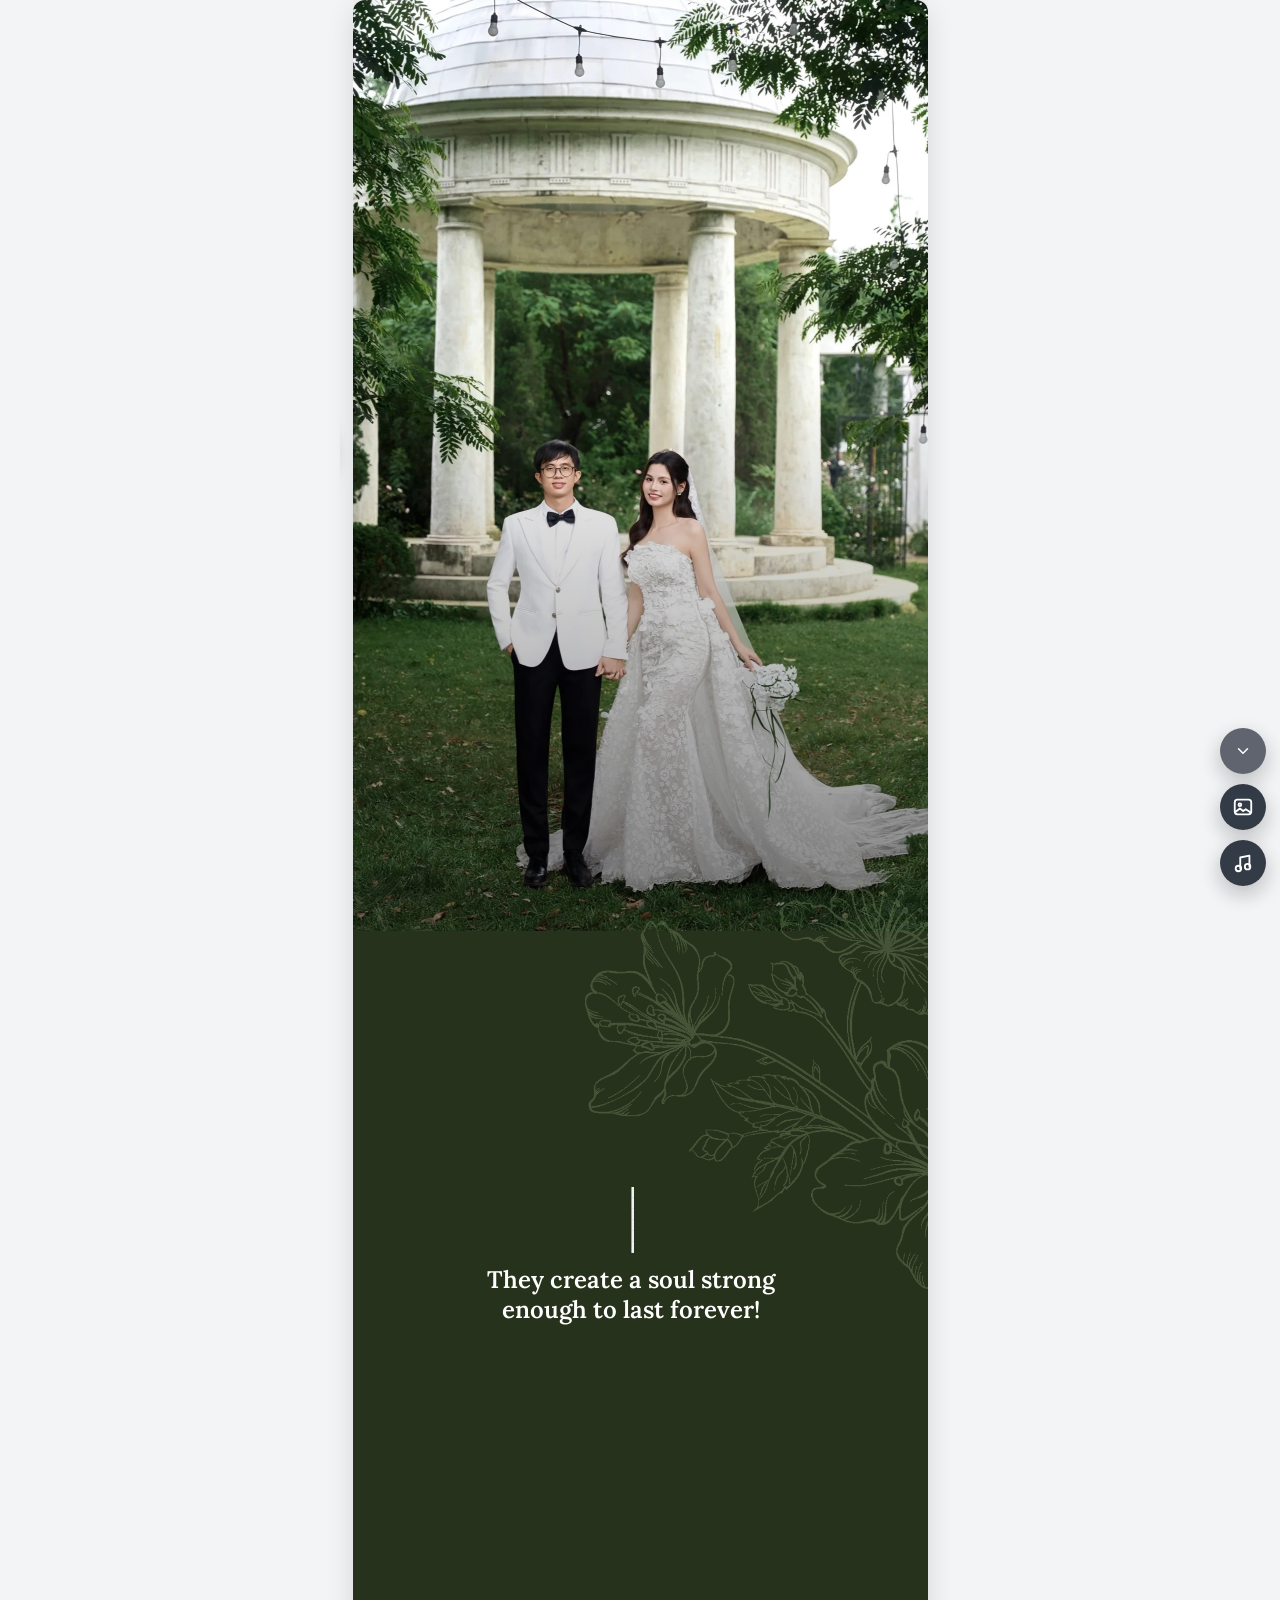
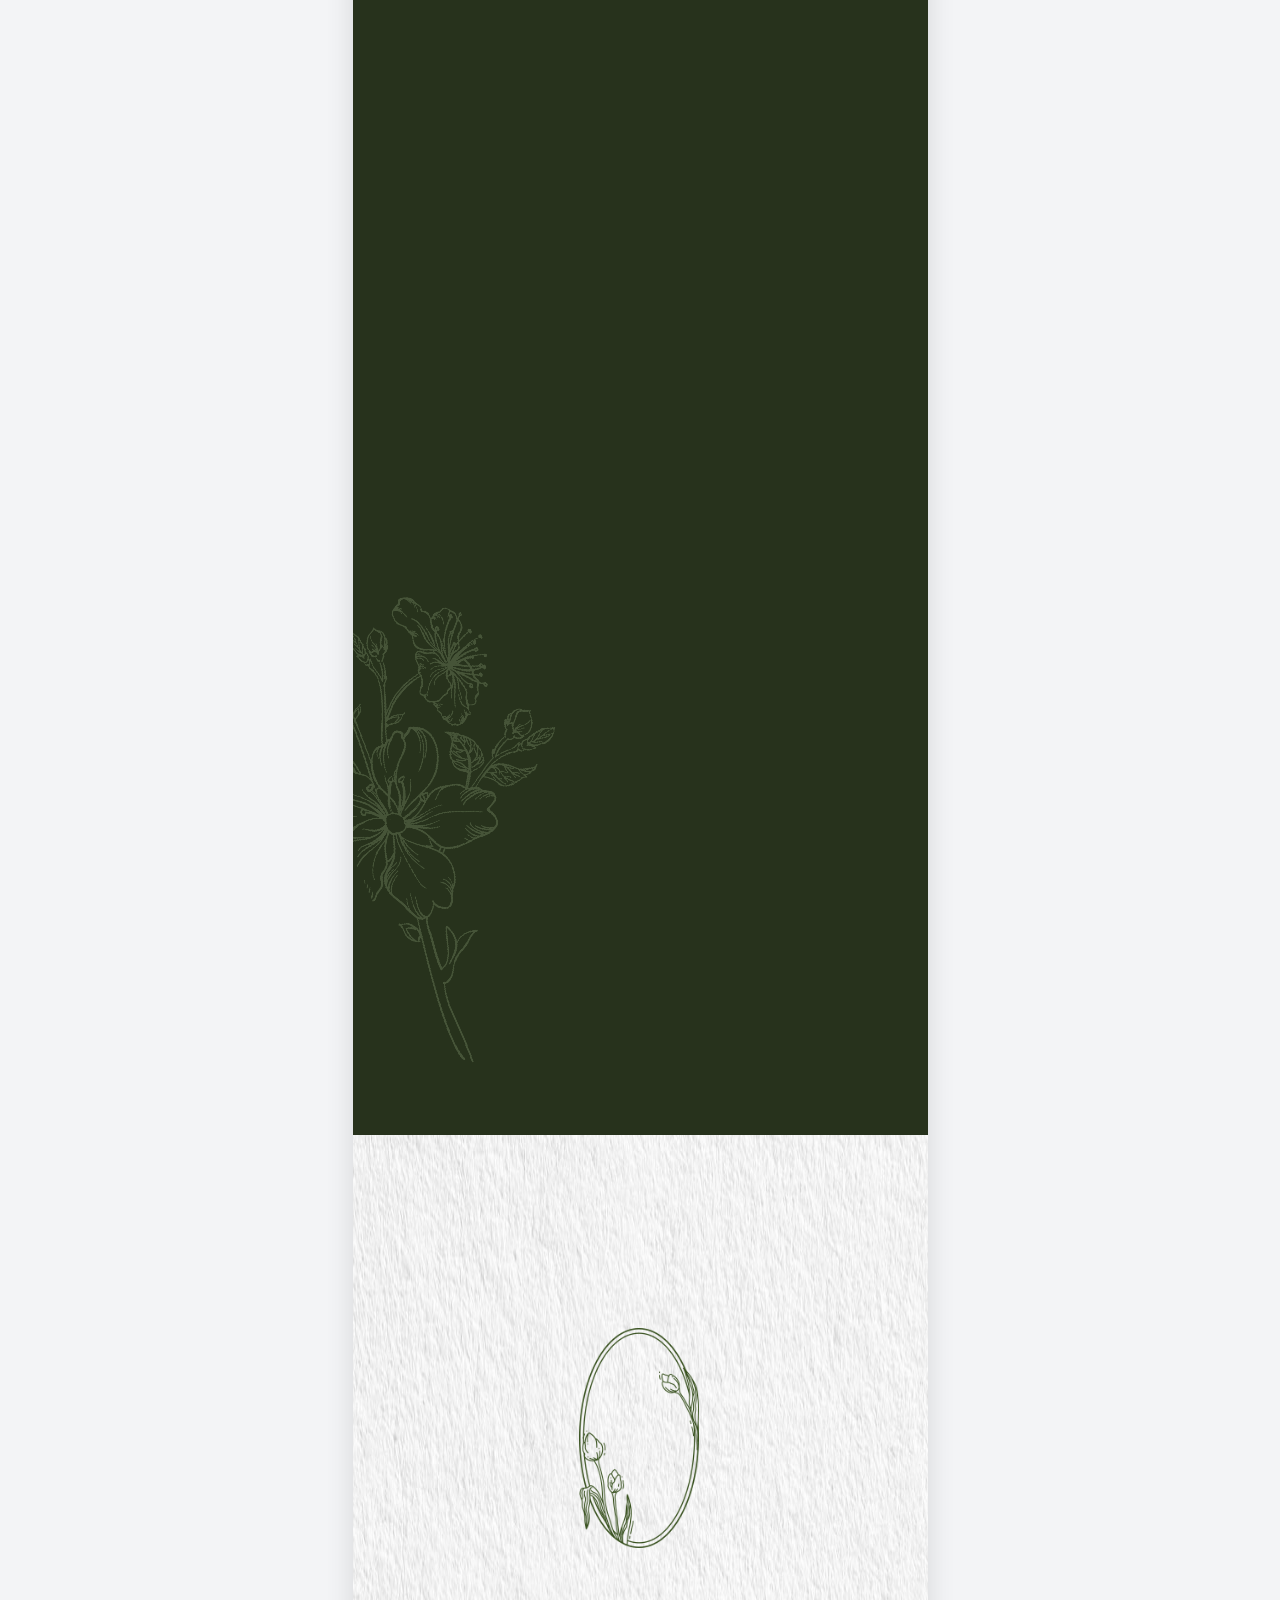
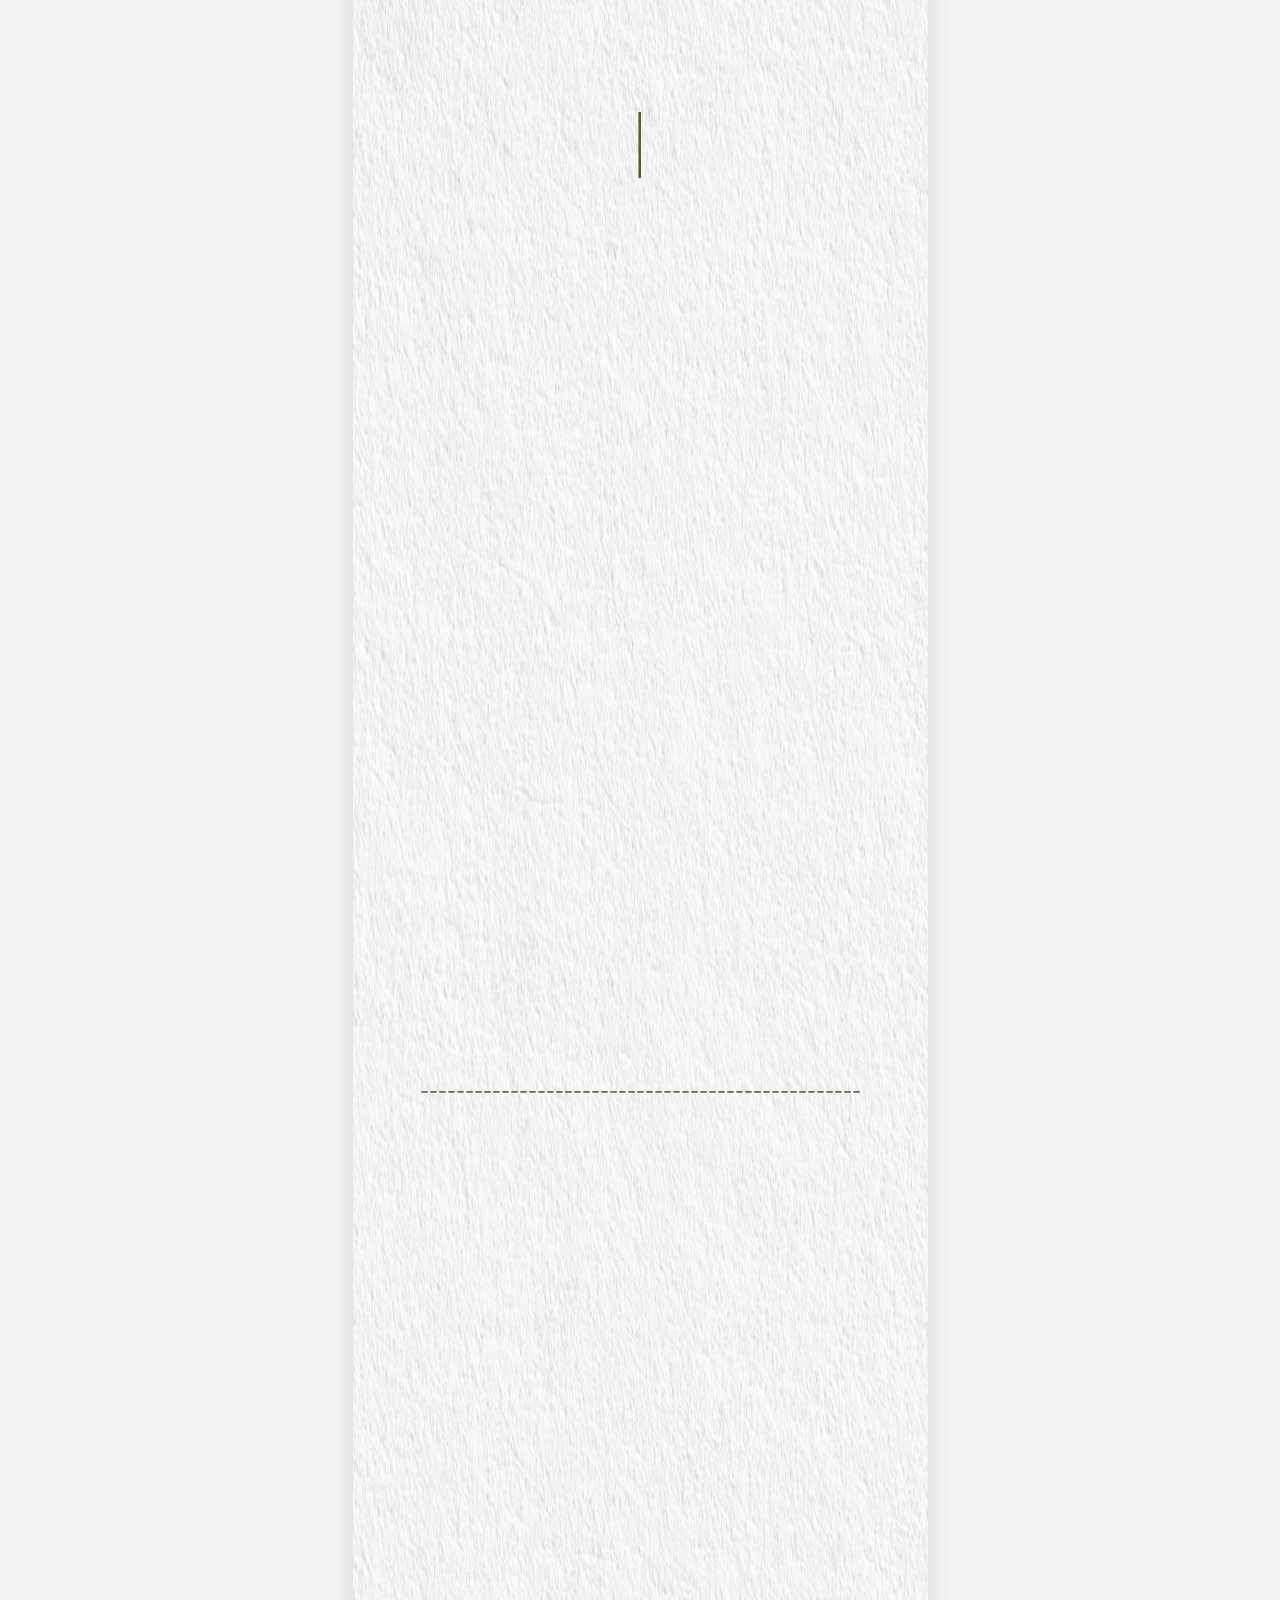
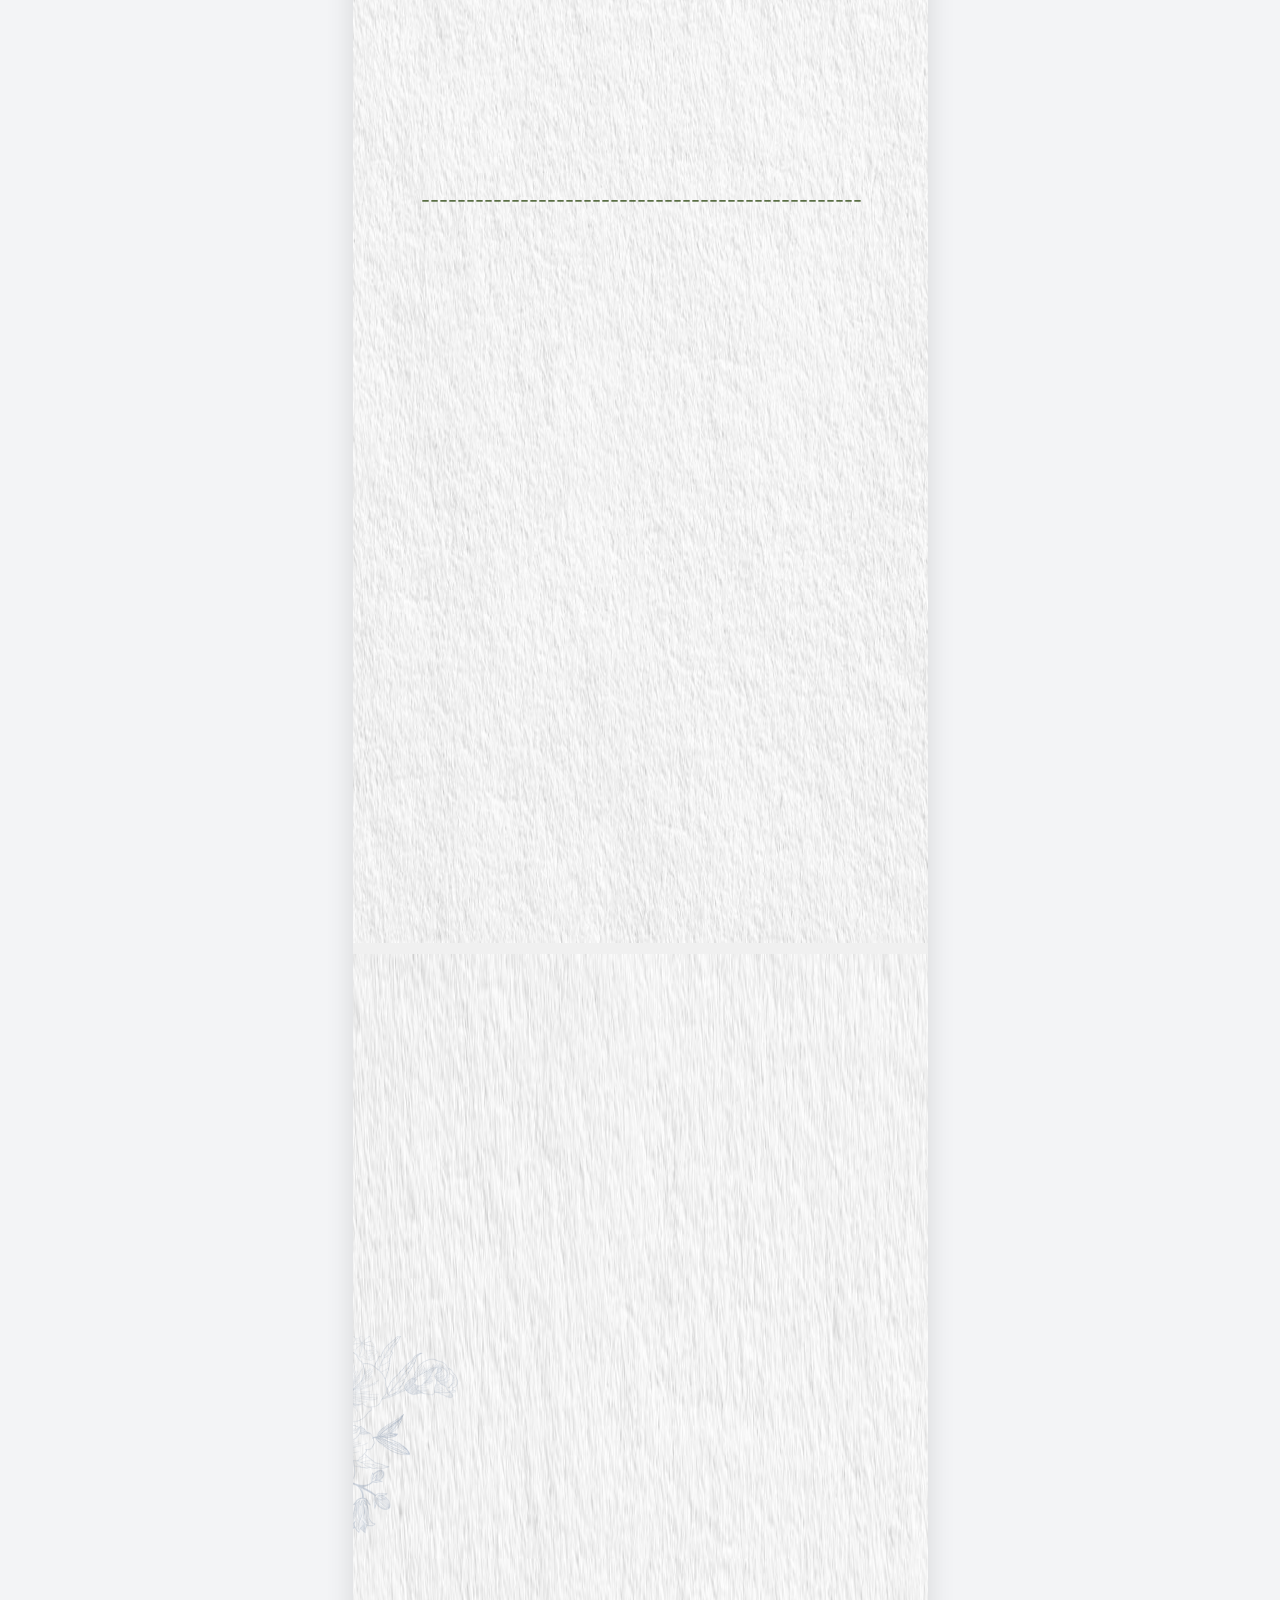
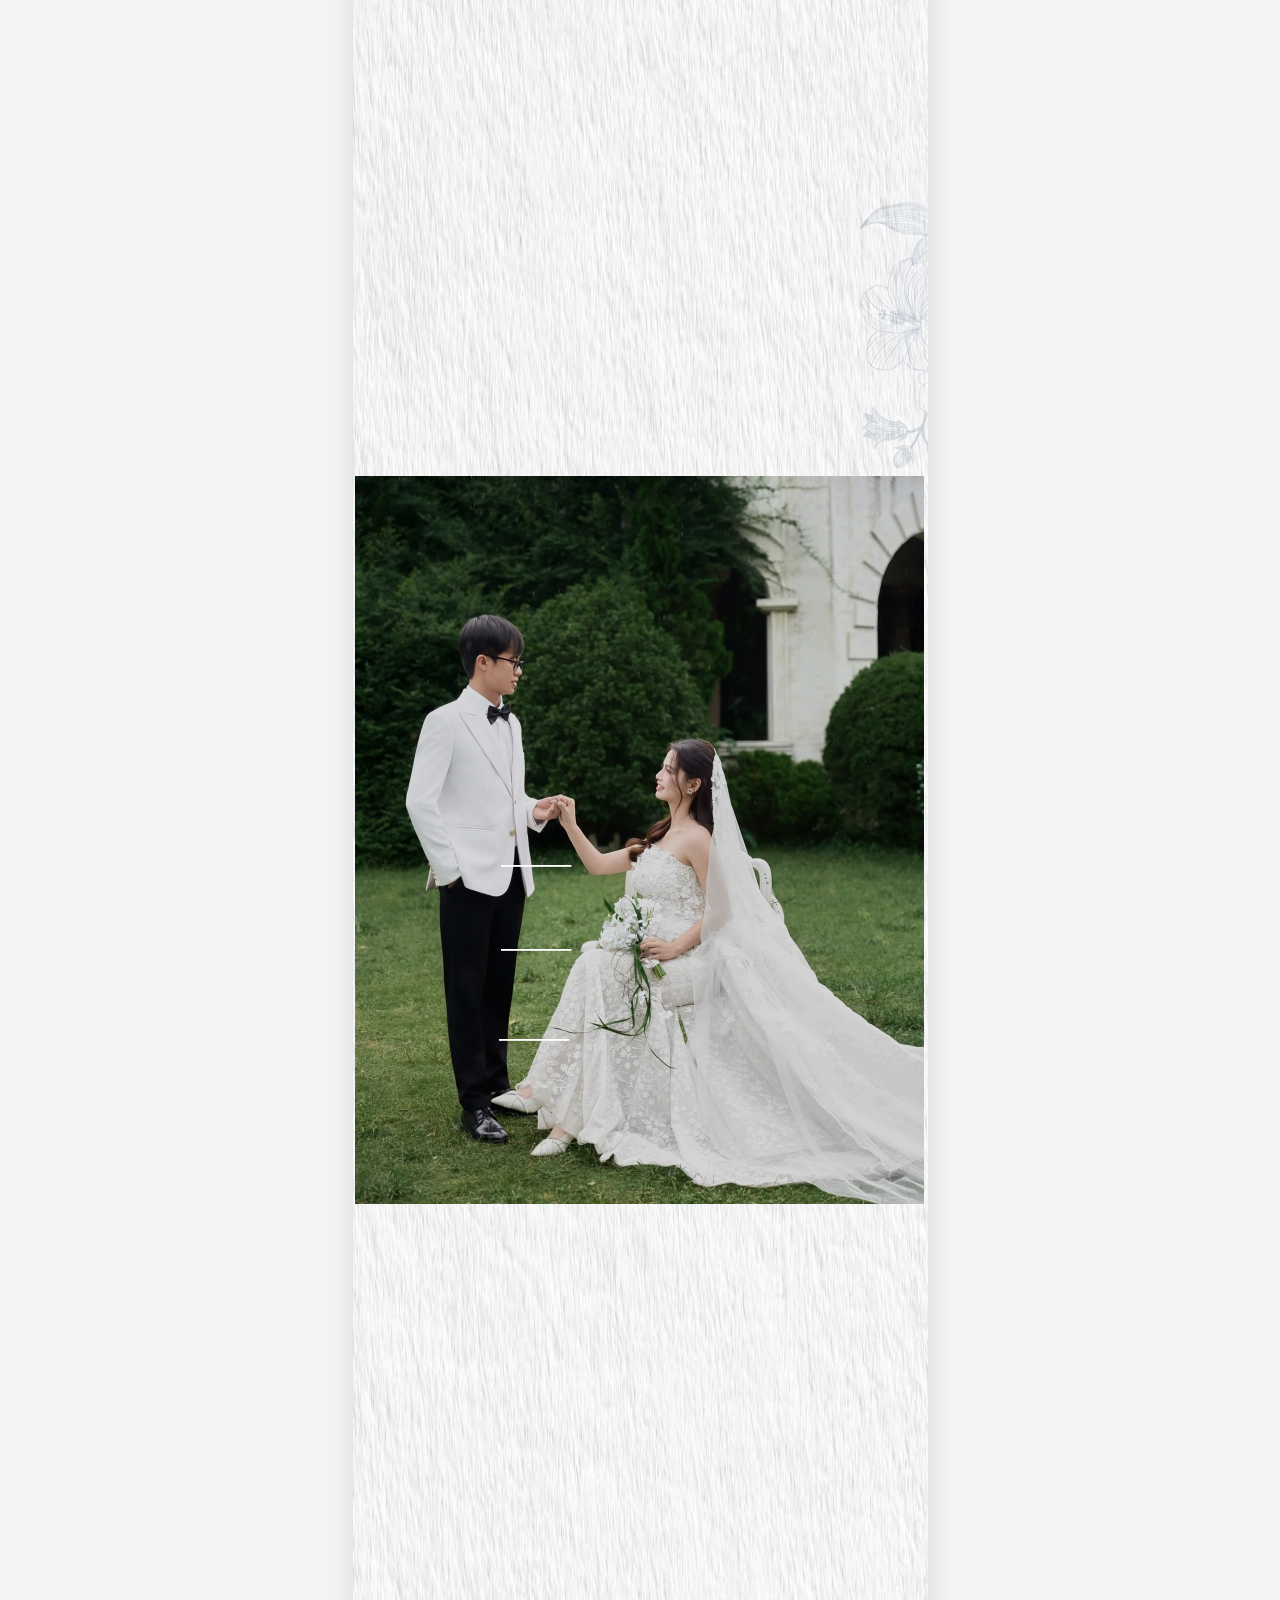
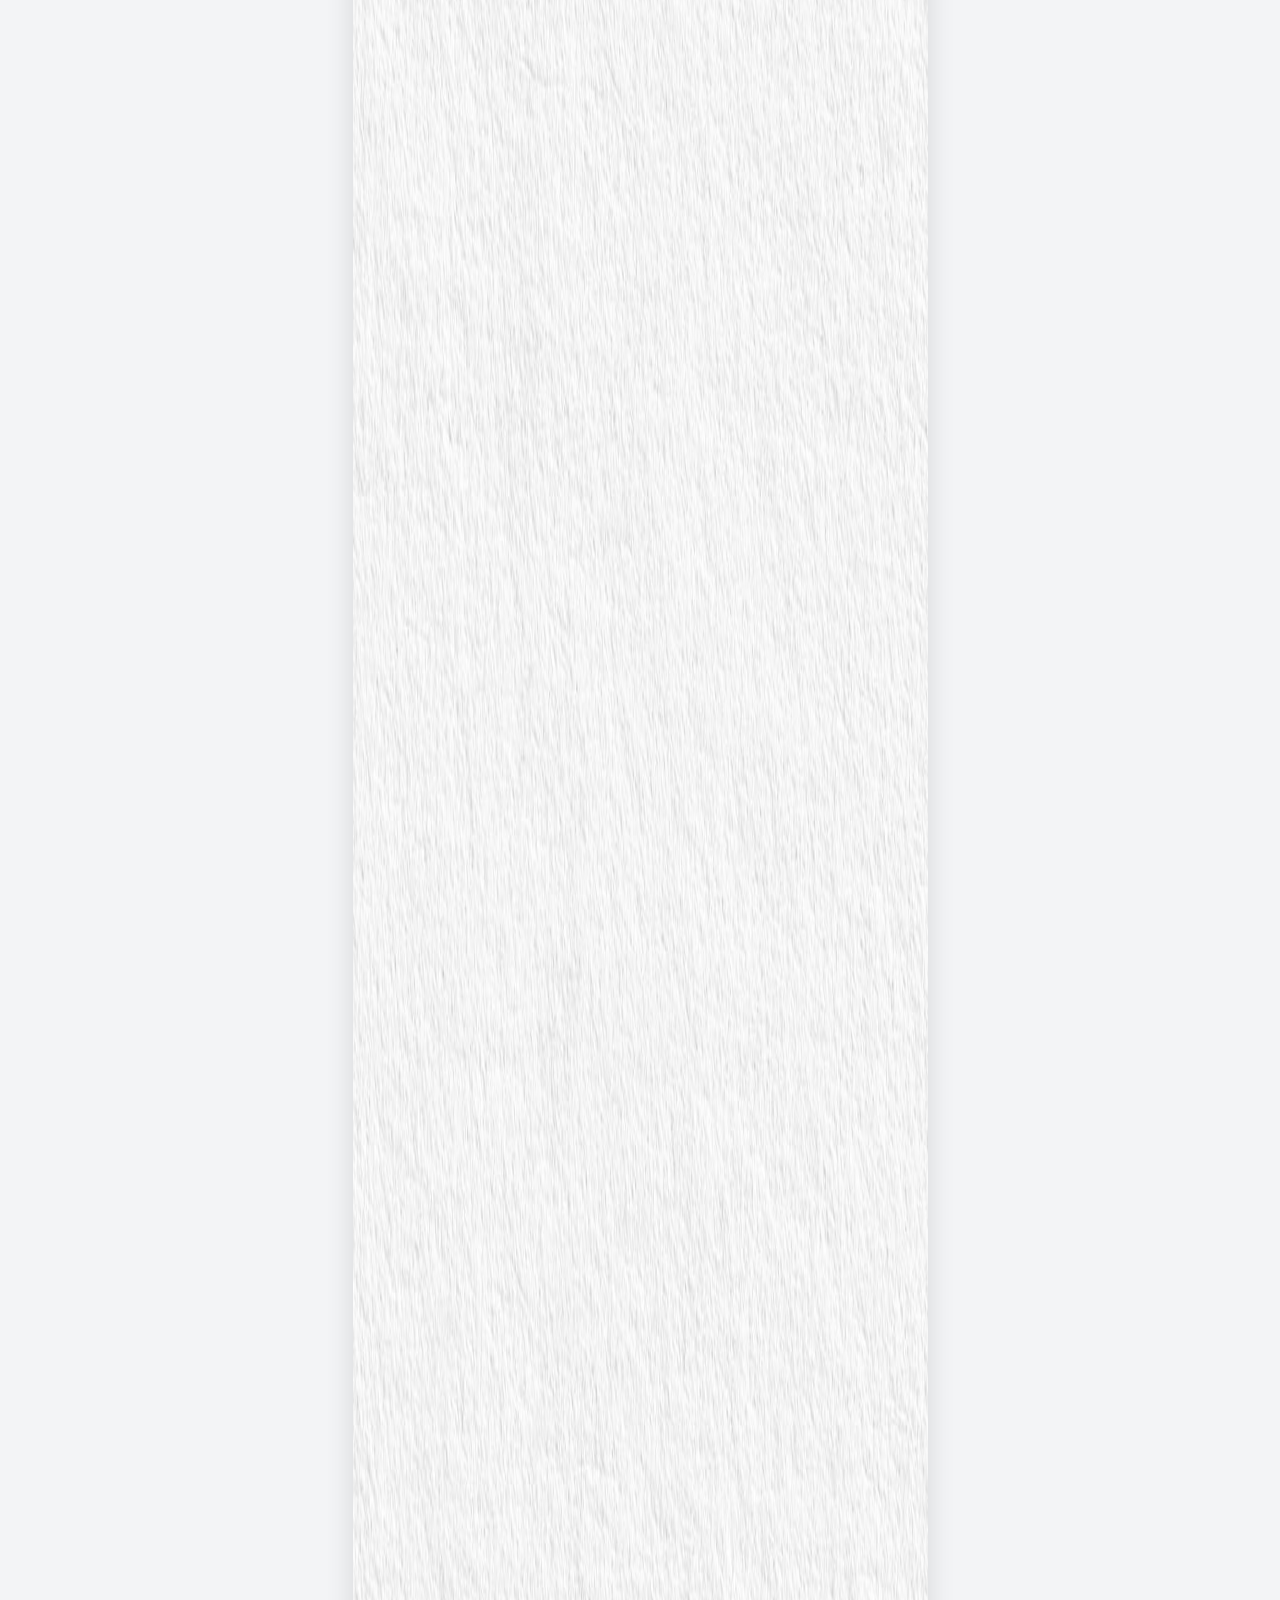
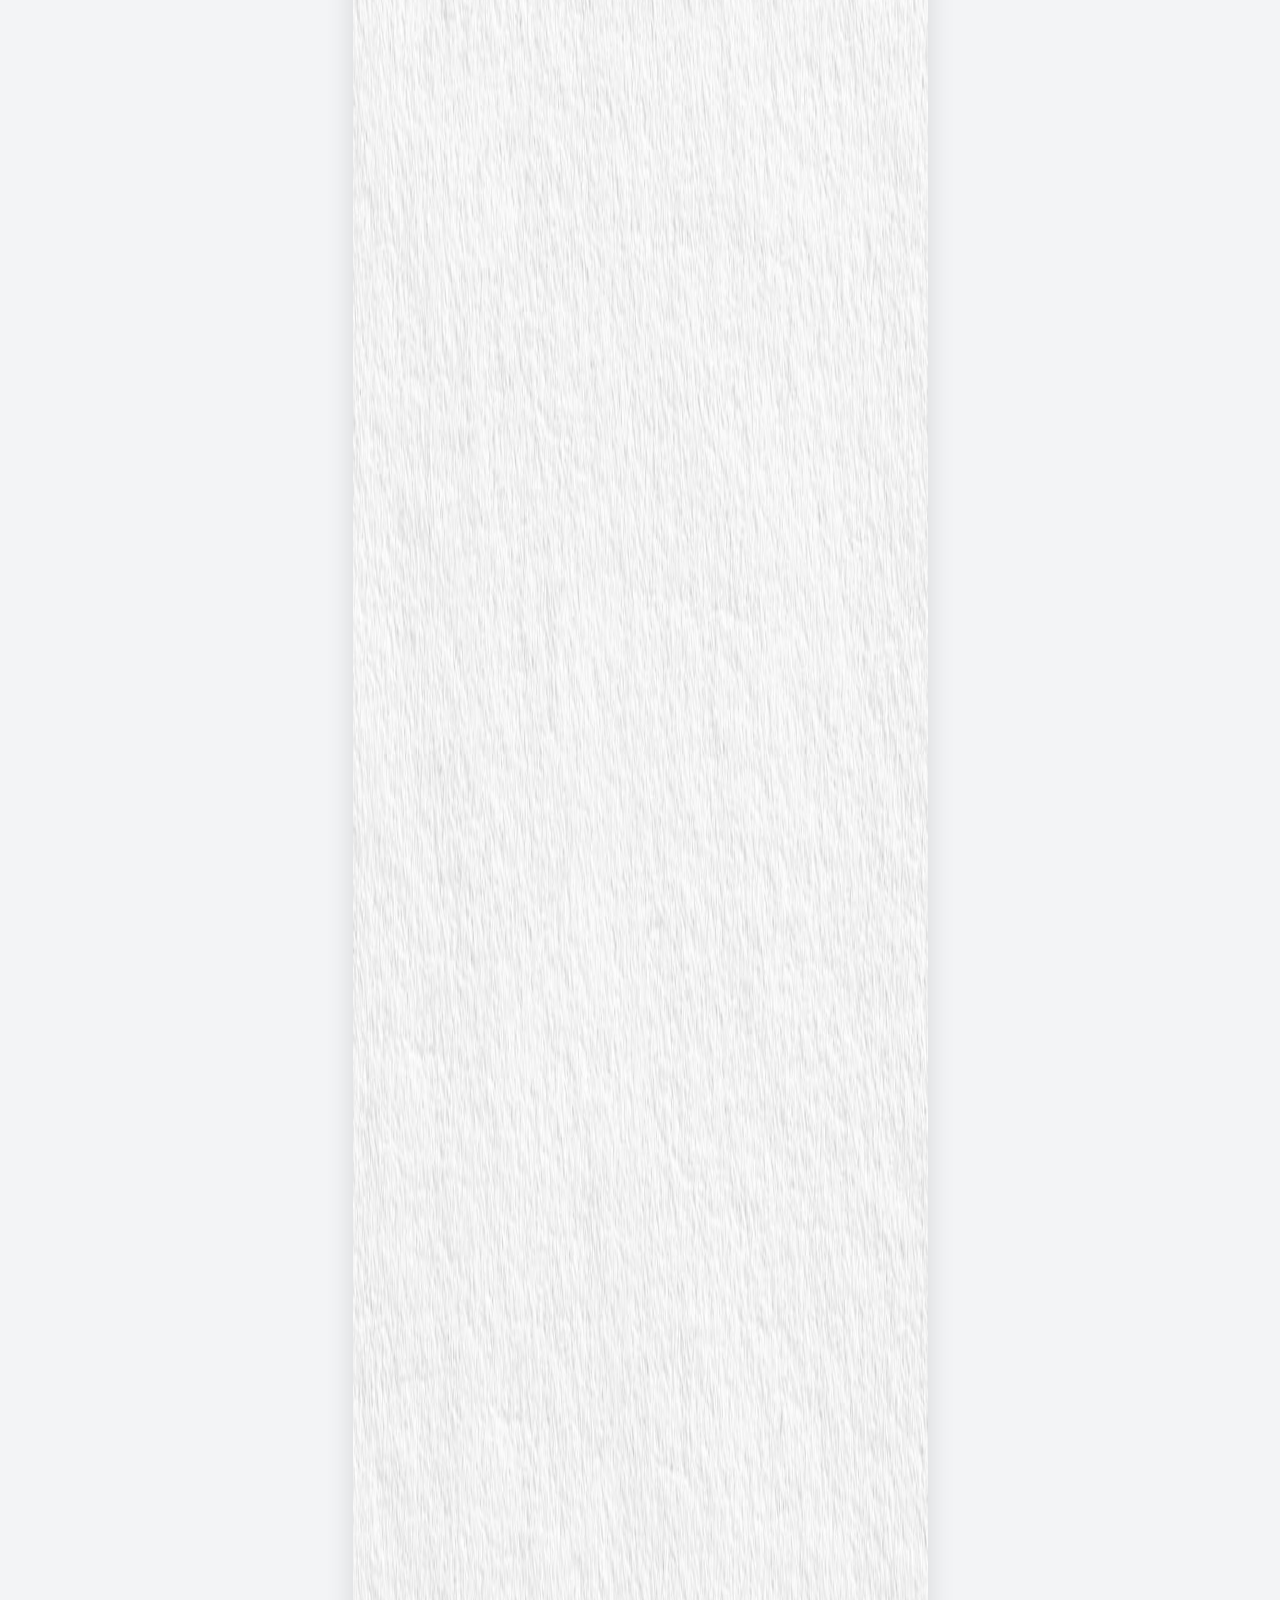
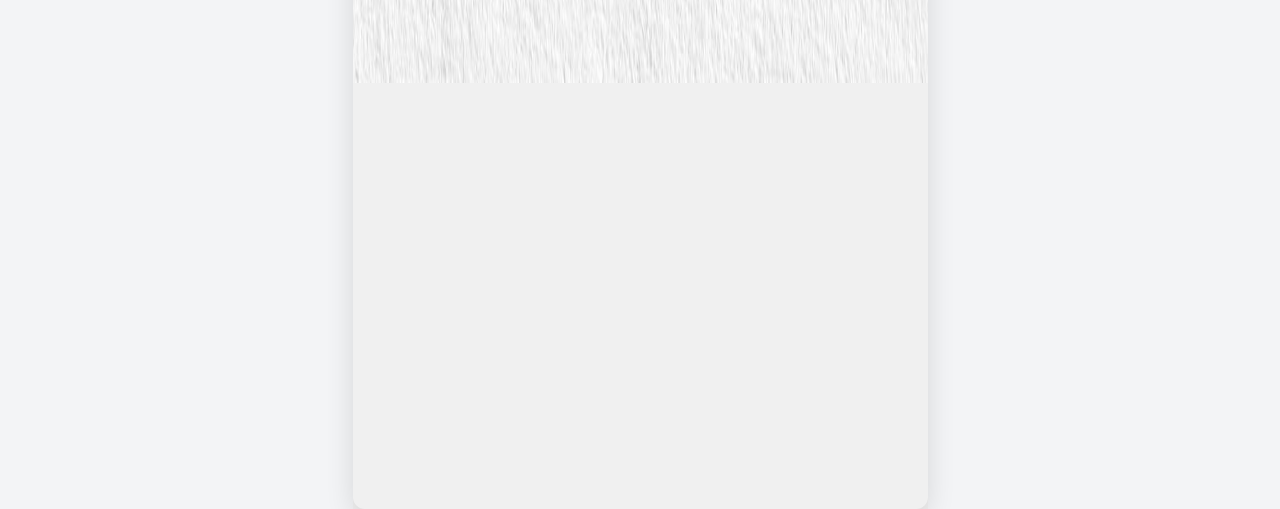
==== commit 91234e89: "Create album page" ====
--- a/index.html
+++ b/index.html
@@ -14,19 +14,13 @@
     <link
       rel="stylesheet"
       href="asset/css/02-fonts.css"
-      id="miu-local-font-faces"
+      id="ton-local-font-faces"
     />
-    <link
-      rel="canonical"
-      href="https://miuwedding.com/duc-thai-thu-hien-2026-05-24"
-    />
+    <link rel="canonical" href="https://manhthao-wedding-ashen.vercel.app/" />
     <meta property="og:type" content="website" />
-    <meta property="og:site_name" content="Miu Wedding" />
+    <meta property="og:site_name" content="Thiệp cưới Mạnh Lâm &amp; Nguyễn Thảo" />
     <meta property="og:locale" content="vi_VN" />
-    <meta
-      property="og:url"
-      content="https://miuwedding.com/duc-thai-thu-hien-2026-05-24"
-    />
+    <meta property="og:url" content="https://manhthao-wedding-ashen.vercel.app/" />
     <meta property="og:title" content="Thiệp cưới - Mạnh Lâm &amp; Nguyễn Thảo" />
     <meta
       property="og:description"
@@ -34,7 +28,14 @@
     />
     <meta
       property="og:image"
-      content="https://tuna-98.github.io/manhthao.wedding/asset/images/share.jpg"
+      content="https://manhthao-wedding-ashen.vercel.app/asset/images/share.jpg"
+    />
+    <meta property="og:image:type" content="image/jpeg" />
+    <meta property="og:image:width" content="1200" />
+    <meta property="og:image:height" content="630" />
+    <meta
+      property="og:image:alt"
+      content="Ảnh cưới Mạnh Lâm &amp; Nguyễn Thảo"
     />
     <meta name="twitter:card" content="summary_large_image" />
     <meta name="twitter:title" content="Thiệp cưới - Mạnh Lâm &amp; Nguyễn Thảo" />
@@ -44,7 +45,7 @@
     />
     <meta
       name="twitter:image"
-      content="https://tuna-98.github.io/manhthao.wedding/asset/images/share.jpg"
+      content="https://manhthao-wedding-ashen.vercel.app/asset/images/share.jpg"
     />
     <script src="asset/js/02-stage-scale.js"></script>
     <link rel="stylesheet" href="asset/css/03-main.css" />
@@ -54,14 +55,15 @@
       content="width=device-width, initial-scale=1, viewport-fit=cover"
     />
     <link rel="stylesheet" href="asset/css/04-text-size-adjust.css" />
+    <link rel="stylesheet" href="asset/css/05-fireflies.css" />
 
     <script src="asset/js/03-bg-music.js"></script>
   </head>
   <body>
-    <div class="miu-wrap">
-      <div class="miu-stage">
-        <div class="miu-canvas-wrap">
-          <div class="miu-canvas" data-invitation-id="6a01aebc8a5edb6e3ab889f3">
+    <div class="ton-wrap">
+      <div class="ton-stage">
+        <div class="ton-canvas-wrap">
+          <div class="ton-canvas" data-invitation-id="6a01aebc8a5edb6e3ab889f3">
             <div
               data-node-id="element_image_az87tzsrjz9"
               style="
@@ -72,8 +74,8 @@
                 height: 934.9604366987178px;
                 z-index: 0;
                 opacity: 1;
-                --miu-node-rotate: 0deg;
-                transform: rotate(var(--miu-node-rotate, 0deg));
+                --ton-node-rotate: 0deg;
+                transform: rotate(var(--ton-node-rotate, 0deg));
                 overflow: hidden;
                 border-radius: 0px;
               "
@@ -121,8 +123,8 @@
                 height: 1822.6985677083333px;
                 z-index: 0;
                 opacity: 1;
-                --miu-node-rotate: 0deg;
-                transform: rotate(var(--miu-node-rotate, 0deg));
+                --ton-node-rotate: 0deg;
+                transform: rotate(var(--ton-node-rotate, 0deg));
               "
             >
               <svg
@@ -155,8 +157,8 @@
                 height: 408.6661157852564px;
                 z-index: 0;
                 opacity: 1;
-                --miu-node-rotate: 0deg;
-                transform: rotate(var(--miu-node-rotate, 0deg));
+                --ton-node-rotate: 0deg;
+                transform: rotate(var(--ton-node-rotate, 0deg));
                 overflow: hidden;
                 border-radius: 0px;
               "
@@ -188,12 +190,12 @@
               data-anim-easing="cubic-bezier(0.2,0.8,0.2,1)"
               data-anim-loop="0"
               data-anim-distance="150"
-              style="position:absolute;left:5.321714743589737px;top:1074.1387720352564px;width:562.5170272435897px;height:94px;z-index:0;opacity:1;--miu-node-rotate:0deg;transform:rotate(var(--miu-node-rotate,0deg));opacity:0;display:block;text-align:center;font-family:Lora, Georgia, &#39;Times New Roman&#39;, serif;font-size:36px;font-weight:700;color:#ffffff;white-space:pre-wrap;padding-top:5px;padding-bottom:5px;--miu-anim-distance:150px;"
+              style="position:absolute;left:5.321714743589737px;top:1074.1387720352564px;width:562.5170272435897px;height:94px;z-index:0;opacity:1;--ton-node-rotate:0deg;transform:rotate(var(--ton-node-rotate,0deg));opacity:0;display:block;text-align:center;font-family:Lora, Georgia, &#39;Times New Roman&#39;, serif;font-size:36px;font-weight:700;color:#ffffff;white-space:pre-wrap;padding-top:5px;padding-bottom:5px;--ton-anim-distance:150px;"
             >WHEN TWO HEARTS<br />BEAT AS ONE</div>
             <div
               data-node-id="element_text_n89e4g42wdj"
               data-node-type="element_text"
-              style="position:absolute;left:121.21691268529648px;top:1264.8943277994792px;width:314.37550080128204px;height:94px;z-index:0;opacity:1;--miu-node-rotate:0deg;transform:rotate(var(--miu-node-rotate,0deg));display:block;text-align:center;font-family:Lora, Georgia, &#39;Times New Roman&#39;, serif;font-size:24px;font-weight:700;color:#ffffff;white-space:pre-wrap;"
+              style="position:absolute;left:121.21691268529648px;top:1264.8943277994792px;width:314.37550080128204px;height:94px;z-index:0;opacity:1;--ton-node-rotate:0deg;transform:rotate(var(--ton-node-rotate,0deg));display:block;text-align:center;font-family:Lora, Georgia, &#39;Times New Roman&#39;, serif;font-size:24px;font-weight:700;color:#ffffff;white-space:pre-wrap;"
             >They create a soul strong<br />enough to last forever!<br />            </div>
             <div
               data-node-id="element_text_amnseov51iu"
@@ -206,8 +208,8 @@
                 height: 30px;
                 z-index: 0;
                 opacity: 1;
-                --miu-node-rotate: 90deg;
-                transform: rotate(var(--miu-node-rotate, 0deg));
+                --ton-node-rotate: 90deg;
+                transform: rotate(var(--ton-node-rotate, 0deg));
                 display: block;
                 text-align: left;
                 font-size: 23px;
@@ -225,7 +227,7 @@
               data-anim-delay="0"
               data-anim-easing="cubic-bezier(0.2,0.8,0.2,1)"
               data-anim-loop="0"
-              style="position:absolute;left:43.149005074786295px;top:676.3685229700857px;width:489.39145966880346px;height:156px;z-index:0;opacity:1;--miu-node-rotate:0deg;transform:rotate(var(--miu-node-rotate,0deg));opacity:0;display:block;text-align:center;font-family:&#39;High Spirited&#39;, &#39;Brush Script MT&#39;, cursive;font-size:120px;font-weight:400;color:#fafafa;white-space:pre-wrap;padding-top:5px;padding-bottom:5px;"
+              style="position:absolute;left:43.149005074786295px;top:676.3685229700857px;width:489.39145966880346px;height:156px;z-index:0;opacity:1;--ton-node-rotate:0deg;transform:rotate(var(--ton-node-rotate,0deg));opacity:0;display:block;text-align:center;font-family:&#39;High Spirited&#39;, &#39;Brush Script MT&#39;, cursive;font-size:120px;font-weight:400;color:#fafafa;white-space:pre-wrap;padding-top:5px;padding-bottom:5px;"
             >Save the date</div>
             <div
               data-node-id="element_text_ggpeazqfzho"
@@ -236,7 +238,7 @@
               data-anim-delay="0"
               data-anim-easing="cubic-bezier(0.2,0.8,0.2,1)"
               data-anim-loop="0"
-              style="position:absolute;left:302.2838541666667px;top:813.1996360844018px;width:271.9409388354701px;height:44px;z-index:0;opacity:1;--miu-node-rotate:0deg;transform:rotate(var(--miu-node-rotate,0deg));opacity:0;display:block;text-align:left;font-family:Lora, Georgia, &#39;Times New Roman&#39;, serif;font-size:34px;font-weight:700;text-transform:uppercase;color:#ffffff;white-space:pre-wrap;padding-top:5px;padding-bottom:5px;"
+              style="position:absolute;left:302.2838541666667px;top:813.1996360844018px;width:271.9409388354701px;height:44px;z-index:0;opacity:1;--ton-node-rotate:0deg;transform:rotate(var(--ton-node-rotate,0deg));opacity:0;display:block;text-align:left;font-family:Lora, Georgia, &#39;Times New Roman&#39;, serif;font-size:34px;font-weight:700;text-transform:uppercase;color:#ffffff;white-space:pre-wrap;padding-top:5px;padding-bottom:5px;"
             >Nguyễn Thảo</div>
             <div
               data-node-id="element_image_cp2ifiqq6p5"
@@ -253,8 +255,8 @@
                 height: 572.089593349359px;
                 z-index: 0;
                 opacity: 1;
-                --miu-node-rotate: 0deg;
-                transform: rotate(var(--miu-node-rotate, 0deg));
+                --ton-node-rotate: 0deg;
+                transform: rotate(var(--ton-node-rotate, 0deg));
                 opacity: 0;
                 overflow: hidden;
                 border-radius: 20px;
@@ -302,7 +304,7 @@
               data-anim-delay="0"
               data-anim-easing="cubic-bezier(0.2, 0.8, 0.2, 1)"
               data-anim-loop="0"
-              style="position:absolute;left:183.52423878205127px;top:1865.9941907051284px;width:205.07001201923077px;height:86px;z-index:0;opacity:1;--miu-node-rotate:0deg;transform:rotate(var(--miu-node-rotate,0deg));opacity:0;display:block;text-align:center;font-family:&#39;Arcittya-Begatri&#39;, &#39;Brush Script MT&#39;, cursive;font-size:66px;font-weight:400;color:#ffffff;white-space:pre-wrap;padding-top:5px;padding-bottom:5px;"
+              style="position:absolute;left:183.52423878205127px;top:1865.9941907051284px;width:205.07001201923077px;height:86px;z-index:0;opacity:1;--ton-node-rotate:0deg;transform:rotate(var(--ton-node-rotate,0deg));opacity:0;display:block;text-align:center;font-family:&#39;Arcittya-Begatri&#39;, &#39;Brush Script MT&#39;, cursive;font-size:66px;font-weight:400;color:#ffffff;white-space:pre-wrap;padding-top:5px;padding-bottom:5px;"
             >Chú rể</div>
             <div
               data-node-id="element_text_tmrq54dtaxd"
@@ -313,7 +315,7 @@
               data-anim-delay="0"
               data-anim-easing="cubic-bezier(0.2,0.8,0.2,1)"
               data-anim-loop="0"
-              style="position:absolute;left:157.77569110576923px;top:1951.4820713141028px;width:256.16060697115387px;height:44px;z-index:0;opacity:1;--miu-node-rotate:0deg;transform:rotate(var(--miu-node-rotate,0deg));opacity:0;display:block;text-align:center;font-family:Lora, Georgia, &#39;Times New Roman&#39;, serif;font-size:34px;font-weight:700;text-transform:uppercase;color:#ffffff;white-space:pre-wrap;padding-top:5px;padding-bottom:5px;"
+              style="position:absolute;left:157.77569110576923px;top:1951.4820713141028px;width:256.16060697115387px;height:44px;z-index:0;opacity:1;--ton-node-rotate:0deg;transform:rotate(var(--ton-node-rotate,0deg));opacity:0;display:block;text-align:center;font-family:Lora, Georgia, &#39;Times New Roman&#39;, serif;font-size:34px;font-weight:700;text-transform:uppercase;color:#ffffff;white-space:pre-wrap;padding-top:5px;padding-bottom:5px;"
             >Mạnh Lâm</div>
             <div
               data-node-id="element_image_two7cqg1bdk"
@@ -325,8 +327,8 @@
                 height: 3008.655134934645px;
                 z-index: 0;
                 opacity: 1;
-                --miu-node-rotate: 0deg;
-                transform: rotate(var(--miu-node-rotate, 0deg));
+                --ton-node-rotate: 0deg;
+                transform: rotate(var(--ton-node-rotate, 0deg));
                 overflow: hidden;
                 border-radius: 0px;
               "
@@ -358,7 +360,7 @@
               data-anim-easing="cubic-bezier(0.2, 0.8, 0.2, 1)"
               data-anim-loop="0"
               data-anim-distance="200"
-              style="position:absolute;left:87.03921274038461px;top:2770.730268429488px;width:108.38837139423077px;height:31px;z-index:0;opacity:1;--miu-node-rotate:0deg;transform:rotate(var(--miu-node-rotate,0deg));opacity:0;display:block;text-align:left;font-family:Lora, Georgia, &#39;Times New Roman&#39;, serif;font-size:24px;font-weight:700;color:#4e6437;white-space:pre-wrap;padding-top:5px;padding-bottom:5px;--miu-anim-distance:200px;"
+              style="position:absolute;left:87.03921274038461px;top:2770.730268429488px;width:108.38837139423077px;height:31px;z-index:0;opacity:1;--ton-node-rotate:0deg;transform:rotate(var(--ton-node-rotate,0deg));opacity:0;display:block;text-align:left;font-family:Lora, Georgia, &#39;Times New Roman&#39;, serif;font-size:24px;font-weight:700;color:#4e6437;white-space:pre-wrap;padding-top:5px;padding-bottom:5px;--ton-anim-distance:200px;"
             >Nhà trai</div>
             <div
               data-node-id="element_text_2prpu9qb88k"
@@ -370,7 +372,7 @@
               data-anim-easing="cubic-bezier(0.2, 0.8, 0.2, 1)"
               data-anim-loop="0"
               data-anim-distance="200"
-              style="position:absolute;left:385.4998998397436px;top:2769.7578625801293px;width:103.92342748397435px;height:31px;z-index:0;opacity:1;--miu-node-rotate:0deg;transform:rotate(var(--miu-node-rotate,0deg));opacity:0;display:block;text-align:left;font-family:Lora, Georgia, &#39;Times New Roman&#39;, serif;font-size:24px;font-weight:700;color:#4e6437;white-space:pre-wrap;padding-top:5px;padding-bottom:5px;--miu-anim-distance:200px;"
+              style="position:absolute;left:385.4998998397436px;top:2769.7578625801293px;width:103.92342748397435px;height:31px;z-index:0;opacity:1;--ton-node-rotate:0deg;transform:rotate(var(--ton-node-rotate,0deg));opacity:0;display:block;text-align:left;font-family:Lora, Georgia, &#39;Times New Roman&#39;, serif;font-size:24px;font-weight:700;color:#4e6437;white-space:pre-wrap;padding-top:5px;padding-bottom:5px;--ton-anim-distance:200px;"
             >Nhà gái</div>
             <div
               data-node-id="element_text_8c5rqgjebyq"
@@ -382,7 +384,7 @@
               data-anim-easing="cubic-bezier(0.2, 0.8, 0.2, 1)"
               data-anim-loop="0"
               data-anim-distance="200"
-              style="position:absolute;left:33.21642962072649px;top:2822.2323717948725px;width:50.37022569444446px;height:28px;z-index:0;opacity:1;--miu-node-rotate:0deg;transform:rotate(var(--miu-node-rotate,0deg));opacity:0;display:block;text-align:left;font-family:Lora, Georgia, &#39;Times New Roman&#39;, serif;font-size:20px;font-weight:400;color:#4e6437;line-height:1.4;white-space:pre-wrap;padding-top:5px;padding-bottom:5px;--miu-anim-distance:200px;"
+              style="position:absolute;left:33.21642962072649px;top:2822.2323717948725px;width:50.37022569444446px;height:28px;z-index:0;opacity:1;--ton-node-rotate:0deg;transform:rotate(var(--ton-node-rotate,0deg));opacity:0;display:block;text-align:left;font-family:Lora, Georgia, &#39;Times New Roman&#39;, serif;font-size:20px;font-weight:400;color:#4e6437;line-height:1.4;white-space:pre-wrap;padding-top:5px;padding-bottom:5px;--ton-anim-distance:200px;"
             >Ông: </div>
             <div
               data-node-id="element_image_vvk038qm6xo"
@@ -394,8 +396,8 @@
                 height: 220px;
                 z-index: 0;
                 opacity: 1;
-                --miu-node-rotate: 0deg;
-                transform: rotate(var(--miu-node-rotate, 0deg));
+                --ton-node-rotate: 0deg;
+                transform: rotate(var(--ton-node-rotate, 0deg));
                 overflow: hidden;
                 border-radius: 0px;
               "
@@ -425,7 +427,7 @@
               data-anim-delay="0"
               data-anim-easing="cubic-bezier(0.2, 0.8, 0.2, 1)"
               data-anim-loop="0"
-              style="position:absolute;left:283.8085436698718px;top:2999.163862179487px;width:49px;height:98px;z-index:0;opacity:1;--miu-node-rotate:0deg;transform:rotate(var(--miu-node-rotate,0deg));opacity:0;display:block;text-align:left;font-family:&#39;Dancing Script&#39;, &#39;Brush Script MT&#39;, cursive;font-size:75.26px;font-weight:400;color:#4e6437;white-space:pre-wrap;"
+              style="position:absolute;left:283.8085436698718px;top:2999.163862179487px;width:49px;height:98px;z-index:0;opacity:1;--ton-node-rotate:0deg;transform:rotate(var(--ton-node-rotate,0deg));opacity:0;display:block;text-align:left;font-family:&#39;Dancing Script&#39;, &#39;Brush Script MT&#39;, cursive;font-size:75.26px;font-weight:400;color:#4e6437;white-space:pre-wrap;"
             >T</div>
             <div
               data-node-id="element_text_vvx0wqioeir"
@@ -435,7 +437,7 @@
               data-anim-delay="0"
               data-anim-easing="cubic-bezier(0.2, 0.8, 0.2, 1)"
               data-anim-loop="0"
-              style="position:absolute;left:259.66105769230774px;top:2973.409555288461px;width:54px;height:97px;z-index:0;opacity:1;--miu-node-rotate:0deg;transform:rotate(var(--miu-node-rotate,0deg));opacity:0;display:block;text-align:left;font-family:&#39;Dancing Script&#39;, &#39;Brush Script MT&#39;, cursive;font-size:74.26px;font-weight:400;color:#4e6437;white-space:pre-wrap;"
+              style="position:absolute;left:259.66105769230774px;top:2973.409555288461px;width:54px;height:97px;z-index:0;opacity:1;--ton-node-rotate:0deg;transform:rotate(var(--ton-node-rotate,0deg));opacity:0;display:block;text-align:left;font-family:&#39;Dancing Script&#39;, &#39;Brush Script MT&#39;, cursive;font-size:74.26px;font-weight:400;color:#4e6437;white-space:pre-wrap;"
             >L</div>
             <div
               data-node-id="element_image_9wxjwif9ijp"
@@ -447,8 +449,8 @@
                 height: 541.0301482371794px;
                 z-index: 0;
                 opacity: 1;
-                --miu-node-rotate: -23.875603926051866deg;
-                transform: rotate(var(--miu-node-rotate, 0deg));
+                --ton-node-rotate: -23.875603926051866deg;
+                transform: rotate(var(--ton-node-rotate, 0deg));
                 overflow: hidden;
                 border-radius: 0px;
               "
@@ -485,8 +487,8 @@
                 height: 593.4217247596155px;
                 z-index: 0;
                 opacity: 1;
-                --miu-node-rotate: 0deg;
-                transform: rotate(var(--miu-node-rotate, 0deg));
+                --ton-node-rotate: 0deg;
+                transform: rotate(var(--ton-node-rotate, 0deg));
                 opacity: 0;
                 overflow: hidden;
                 border-radius: 20px;
@@ -534,7 +536,7 @@
               data-anim-delay="0"
               data-anim-easing="cubic-bezier(0.2,0.8,0.2,1)"
               data-anim-loop="0"
-              style="position:absolute;left:159.37279647435898px;top:2599.752604166667px;width:254.49444110576923px;height:44px;z-index:0;opacity:1;--miu-node-rotate:0deg;transform:rotate(var(--miu-node-rotate,0deg));opacity:0;display:block;text-align:center;font-family:Lora, Georgia, &#39;Times New Roman&#39;, serif;font-size:34px;font-weight:700;text-transform:uppercase;color:#ffffff;white-space:pre-wrap;padding-top:5px;padding-bottom:5px;"
+              style="position:absolute;left:159.37279647435898px;top:2599.752604166667px;width:254.49444110576923px;height:44px;z-index:0;opacity:1;--ton-node-rotate:0deg;transform:rotate(var(--ton-node-rotate,0deg));opacity:0;display:block;text-align:center;font-family:Lora, Georgia, &#39;Times New Roman&#39;, serif;font-size:34px;font-weight:700;text-transform:uppercase;color:#ffffff;white-space:pre-wrap;padding-top:5px;padding-bottom:5px;"
             >Nguyễn Thảo</div>
             <div
               data-node-id="element_text_tirdakhayyv"
@@ -545,7 +547,7 @@
               data-anim-delay="0"
               data-anim-easing="cubic-bezier(0.2, 0.8, 0.2, 1)"
               data-anim-loop="0"
-              style="position:absolute;left:177.82441907051282px;top:2507.5264423076924px;width:216.81926081730768px;height:86px;z-index:0;opacity:1;--miu-node-rotate:0deg;transform:rotate(var(--miu-node-rotate,0deg));opacity:0;display:block;text-align:center;font-family:&#39;Arcittya-Begatri&#39;, &#39;Brush Script MT&#39;, cursive;font-size:66px;font-weight:400;color:#ffffff;white-space:pre-wrap;padding-top:5px;padding-bottom:5px;"
+              style="position:absolute;left:177.82441907051282px;top:2507.5264423076924px;width:216.81926081730768px;height:86px;z-index:0;opacity:1;--ton-node-rotate:0deg;transform:rotate(var(--ton-node-rotate,0deg));opacity:0;display:block;text-align:center;font-family:&#39;Arcittya-Begatri&#39;, &#39;Brush Script MT&#39;, cursive;font-size:66px;font-weight:400;color:#ffffff;white-space:pre-wrap;padding-top:5px;padding-bottom:5px;"
             >Cô dâu</div>
             <div
               data-node-id="element_text_9ifew76biqh"
@@ -556,7 +558,7 @@
               data-anim-delay="0"
               data-anim-easing="cubic-bezier(0.2, 0.8, 0.2, 1)"
               data-anim-loop="0"
-              style="position:absolute;left:23.581600743481253px;top:3197.300731169873px;width:524.4405065031134px;height:77px;z-index:0;opacity:1;--miu-node-rotate:0deg;transform:rotate(var(--miu-node-rotate,0deg));opacity:0;display:block;text-align:center;font-family:Lora, Georgia, &#39;Times New Roman&#39;, serif;font-size:24px;font-weight:400;color:#4e6437;line-height:1.6;white-space:pre-wrap;padding-top:5px;padding-bottom:5px;"
+              style="position:absolute;left:23.581600743481253px;top:3197.300731169873px;width:524.4405065031134px;height:77px;z-index:0;opacity:1;--ton-node-rotate:0deg;transform:rotate(var(--ton-node-rotate,0deg));opacity:0;display:block;text-align:center;font-family:Lora, Georgia, &#39;Times New Roman&#39;, serif;font-size:24px;font-weight:400;color:#4e6437;line-height:1.6;white-space:pre-wrap;padding-top:5px;padding-bottom:5px;"
             >Trân trọng kính mời Quý Khách tới tham dự bữa tiệc chung vui cùng gia đình chúng tôi!</div>
             <div
               data-node-id="element_text_hqxd1zy02gz"
@@ -569,8 +571,8 @@
                 height: 30px;
                 z-index: 0;
                 opacity: 1;
-                --miu-node-rotate: 90deg;
-                transform: rotate(var(--miu-node-rotate, 0deg));
+                --ton-node-rotate: 90deg;
+                transform: rotate(var(--ton-node-rotate, 0deg));
                 display: block;
                 text-align: left;
                 font-size: 23px;
@@ -588,7 +590,7 @@
               data-anim-delay="0"
               data-anim-easing="cubic-bezier(0.2, 0.8, 0.2, 1)"
               data-anim-loop="0"
-              style="position:absolute;left:194.29667467948715px;top:3436.6844951923076px;width:184.80378605769226px;height:124px;z-index:0;opacity:1;--miu-node-rotate:0deg;transform:rotate(var(--miu-node-rotate,0deg));opacity:0;display:block;text-align:center;font-family:Flavinda, &#39;Brush Script MT&#39;, cursive;font-size:95.47px;font-weight:400;color:#4e6437;white-space:pre-wrap;padding-top:5px;padding-bottom:5px;"
+              style="position:absolute;left:194.29667467948715px;top:3436.6844951923076px;width:184.80378605769226px;height:124px;z-index:0;opacity:1;--ton-node-rotate:0deg;transform:rotate(var(--ton-node-rotate,0deg));opacity:0;display:block;text-align:center;font-family:Flavinda, &#39;Brush Script MT&#39;, cursive;font-size:95.47px;font-weight:400;color:#4e6437;white-space:pre-wrap;padding-top:5px;padding-bottom:5px;"
             >and</div>
             <div
               data-node-id="element_text_e3pbz0i593p"
@@ -599,7 +601,7 @@
               data-anim-delay="0"
               data-anim-easing="cubic-bezier(0.2,0.8,0.2,1)"
               data-anim-loop="0"
-              style="position:absolute;left:3.655148237179475px;top:3419.1794370993593px;width:566.1273036858975px;height:46px;z-index:0;opacity:1;--miu-node-rotate:0deg;transform:rotate(var(--miu-node-rotate,0deg));opacity:0;display:block;text-align:center;font-family:Lora, Georgia, &#39;Times New Roman&#39;, serif;font-size:35px;font-weight:400;text-transform:uppercase;color:#4e6437;white-space:pre-wrap;padding-top:5px;padding-bottom:5px;"
+              style="position:absolute;left:3.655148237179475px;top:3419.1794370993593px;width:566.1273036858975px;height:46px;z-index:0;opacity:1;--ton-node-rotate:0deg;transform:rotate(var(--ton-node-rotate,0deg));opacity:0;display:block;text-align:center;font-family:Lora, Georgia, &#39;Times New Roman&#39;, serif;font-size:35px;font-weight:400;text-transform:uppercase;color:#4e6437;white-space:pre-wrap;padding-top:5px;padding-bottom:5px;"
             >Mạnh Lâm</div>
             <div
               data-node-id="element_text_4ffn52f5b4i"
@@ -610,7 +612,7 @@
               data-anim-delay="0"
               data-anim-easing="cubic-bezier(0.2,0.8,0.2,1)"
               data-anim-loop="0"
-              style="position:absolute;left:3.356570512820497px;top:3557.171123798077px;width:564.3822616185897px;height:46px;z-index:0;opacity:1;--miu-node-rotate:0deg;transform:rotate(var(--miu-node-rotate,0deg));opacity:0;display:block;text-align:center;font-family:Lora, Georgia, &#39;Times New Roman&#39;, serif;font-size:35px;font-weight:400;text-transform:uppercase;color:#4e6437;white-space:pre-wrap;padding-top:5px;padding-bottom:5px;"
+              style="position:absolute;left:3.356570512820497px;top:3557.171123798077px;width:564.3822616185897px;height:46px;z-index:0;opacity:1;--ton-node-rotate:0deg;transform:rotate(var(--ton-node-rotate,0deg));opacity:0;display:block;text-align:center;font-family:Lora, Georgia, &#39;Times New Roman&#39;, serif;font-size:35px;font-weight:400;text-transform:uppercase;color:#4e6437;white-space:pre-wrap;padding-top:5px;padding-bottom:5px;"
             >Nguyễn Thảo</div>
             <div
               data-node-id="element_shape_mx0egdwrbp5"
@@ -627,8 +629,8 @@
                 height: 46.71583909254807px;
                 z-index: 0;
                 opacity: 1;
-                --miu-node-rotate: 0deg;
-                transform: rotate(var(--miu-node-rotate, 0deg));
+                --ton-node-rotate: 0deg;
+                transform: rotate(var(--ton-node-rotate, 0deg));
                 opacity: 0;
                 border-radius: 50%;
               "
@@ -662,7 +664,7 @@
               data-anim-delay="0"
               data-anim-easing="cubic-bezier(0.2,0.8,0.2,1)"
               data-anim-loop="0"
-              style="position:absolute;left:179.09288924779645px;top:3674.0314960968803px;width:227.97325721153845px;height:29px;z-index:0;opacity:1;--miu-node-rotate:0deg;transform:rotate(var(--miu-node-rotate,0deg));opacity:0;display:block;text-align:center;font-family:Lora, Georgia, &#39;Times New Roman&#39;, serif;font-size:22px;font-weight:700;text-transform:uppercase;color:#ffffff;white-space:pre-wrap;padding-top:5px;padding-bottom:5px;"
+              style="position:absolute;left:179.09288924779645px;top:3674.0314960968803px;width:227.97325721153845px;height:29px;z-index:0;opacity:1;--ton-node-rotate:0deg;transform:rotate(var(--ton-node-rotate,0deg));opacity:0;display:block;text-align:center;font-family:Lora, Georgia, &#39;Times New Roman&#39;, serif;font-size:22px;font-weight:700;text-transform:uppercase;color:#ffffff;white-space:pre-wrap;padding-top:5px;padding-bottom:5px;"
             ><span style="text-shadow: 0 2px 8px rgba(0, 0, 0, 0.25)"
                 >TIỆC THÂN MẬT</span
               ></div>
@@ -673,7 +675,7 @@
               data-anim-delay="0"
               data-anim-easing="cubic-bezier(0.2, 0.8, 0.2, 1)"
               data-anim-loop="0"
-              style="position:absolute;left:94.15225376226965px;top:3771.631610968174px;width:385.97872611803894px;height:176.7463116768079px;z-index:0;opacity:1;--miu-node-rotate:0deg;transform:rotate(var(--miu-node-rotate,0deg));opacity:0;display:grid;grid-template-columns:1fr auto 1fr;align-items:center;gap:16px;color:#4e6437;font-family:Lora, Georgia, &#39;Times New Roman&#39;, serif;"
+              style="position:absolute;left:94.15225376226965px;top:3771.631610968174px;width:385.97872611803894px;height:176.7463116768079px;z-index:0;opacity:1;--ton-node-rotate:0deg;transform:rotate(var(--ton-node-rotate,0deg));opacity:0;display:grid;grid-template-columns:1fr auto 1fr;align-items:center;gap:16px;color:#4e6437;font-family:Lora, Georgia, &#39;Times New Roman&#39;, serif;"
             >
               <div
                 style="font-size:30px;font-weight:295;color:#4e6437;font-family:Lora, Georgia, &#39;Times New Roman&#39;, serif;text-align:right;white-space:pre;"
@@ -729,7 +731,7 @@
               </div>
               <div
                 style="font-size:27px;font-weight:300;color:#4e6437;font-family:Lora, Georgia, &#39;Times New Roman&#39;, serif;text-align:left;white-space:pre;text-transform:uppercase;"
-              >Thứ Bảy</div>
+              >Thứ 6</div>
             </div>
             <div
               data-node-id="element_text_dxprjxa0off"
@@ -740,8 +742,8 @@
               data-anim-delay="0"
               data-anim-easing="cubic-bezier(0.2, 0.8, 0.2, 1)"
               data-anim-loop="0"
-              style="position:absolute;left:3.510987893129043px;top:3978.7729232005595px;width:567.4150140224359px;height:29px;z-index:0;opacity:1;--miu-node-rotate:0deg;transform:rotate(var(--miu-node-rotate,0deg));opacity:0;display:block;text-align:center;font-family:Lora, Georgia, &#39;Times New Roman&#39;, serif;font-size:22px;font-weight:400;font-style:italic;color:#4e6437;white-space:pre-wrap;padding-top:5px;padding-bottom:5px;"
-            >(Tức ngày 07 tháng 04 năm Bính Ngọ)</div>
+              style="position:absolute;left:3.510987893129043px;top:3978.7729232005595px;width:567.4150140224359px;height:29px;z-index:0;opacity:1;--ton-node-rotate:0deg;transform:rotate(var(--ton-node-rotate,0deg));opacity:0;display:block;text-align:center;font-family:Lora, Georgia, &#39;Times New Roman&#39;, serif;font-size:22px;font-weight:400;font-style:italic;color:#4e6437;white-space:pre-wrap;padding-top:5px;padding-bottom:5px;"
+            >(Tức ngày 25 tháng 06 năm Bính Ngọ)</div>
             <div
               data-node-id="element_text_06ac4q53k8i"
               data-node-type="element_text"
@@ -751,7 +753,7 @@
               data-anim-delay="0"
               data-anim-easing="cubic-bezier(0.2, 0.8, 0.2, 1)"
               data-anim-loop="0"
-              style="position:absolute;left:187.28794430463745px;top:4040.8061196090844px;width:198.71719516851965px;height:29px;z-index:0;opacity:1;--miu-node-rotate:0deg;transform:rotate(var(--miu-node-rotate,0deg));opacity:0;display:block;text-align:center;font-family:Lora, Georgia, &#39;Times New Roman&#39;, serif;font-size:22px;font-weight:400;color:#4e6437;white-space:pre-wrap;padding-top:5px;padding-bottom:5px;"
+              style="position:absolute;left:187.28794430463745px;top:4040.8061196090844px;width:198.71719516851965px;height:29px;z-index:0;opacity:1;--ton-node-rotate:0deg;transform:rotate(var(--ton-node-rotate,0deg));opacity:0;display:block;text-align:center;font-family:Lora, Georgia, &#39;Times New Roman&#39;, serif;font-size:22px;font-weight:400;color:#4e6437;white-space:pre-wrap;padding-top:5px;padding-bottom:5px;"
             >Địa điểm</div>
             <div
               data-node-id="element_text_d9l0um64u0y"
@@ -762,7 +764,7 @@
               data-anim-delay="0"
               data-anim-easing="cubic-bezier(0.2, 0.8, 0.2, 1)"
               data-anim-loop="0"
-              style="position:absolute;left:95.99559738289597px;top:4081.1336246066635px;width:377.91014659914197px;height:39px;z-index:0;opacity:1;--miu-node-rotate:0deg;transform:rotate(var(--miu-node-rotate,0deg));opacity:0;display:block;text-align:center;font-family:Lora, Georgia, &#39;Times New Roman&#39;, serif;font-size:30px;font-weight:700;text-transform:uppercase;color:#4e6437;white-space:pre-wrap;padding-top:5px;padding-bottom:5px;"
+              style="position:absolute;left:95.99559738289597px;top:4081.1336246066635px;width:377.91014659914197px;height:39px;z-index:0;opacity:1;--ton-node-rotate:0deg;transform:rotate(var(--ton-node-rotate,0deg));opacity:0;display:block;text-align:center;font-family:Lora, Georgia, &#39;Times New Roman&#39;, serif;font-size:30px;font-weight:700;text-transform:uppercase;color:#4e6437;white-space:pre-wrap;padding-top:5px;padding-bottom:5px;"
             >TƯ GIA NHÀ GÁI</div>
             <div
               data-node-id="element_text_7izh3ni5mms"
@@ -773,7 +775,7 @@
               data-anim-delay="0"
               data-anim-easing="cubic-bezier(0.2, 0.8, 0.2, 1)"
               data-anim-loop="0"
-              style="position:absolute;left:18.289879953759346px;top:4146.123565934664px;width:533.1364378317809px;height:29px;z-index:0;opacity:1;--miu-node-rotate:0deg;transform:rotate(var(--miu-node-rotate,0deg));opacity:0;display:block;text-align:center;font-family:Lora, Georgia, &#39;Times New Roman&#39;, serif;font-size:22px;font-weight:400;font-style:italic;color:#4e6437;white-space:pre-wrap;padding-top:5px;padding-bottom:5px;"
+              style="position:absolute;left:18.289879953759346px;top:4146.123565934664px;width:533.1364378317809px;height:29px;z-index:0;opacity:1;--ton-node-rotate:0deg;transform:rotate(var(--ton-node-rotate,0deg));opacity:0;display:block;text-align:center;font-family:Lora, Georgia, &#39;Times New Roman&#39;, serif;font-size:22px;font-weight:400;font-style:italic;color:#4e6437;white-space:pre-wrap;padding-top:5px;padding-bottom:5px;"
             >Thôn Mỹ Khê, xã Ba Đình, tỉnh Thanh Hoá</div>
             <button
               data-node-id="element_button_ndhn6x96u8i"
@@ -782,7 +784,7 @@
               data-anim-delay="0"
               data-anim-easing="cubic-bezier(0.2,0.8,0.2,1)"
               data-anim-loop="1"
-              data-miu-btn="1"
+              data-ton-btn="1"
               data-action="link"
               data-url="https://maps.app.goo.gl/GnULULPShLiugfgGA?g_st=iz"
               data-newtab="1"
@@ -790,7 +792,7 @@
               data-copy=""
               data-modal-id=""
               type="button"
-              style="position:absolute;left:164.83898977948053px;top:4202.370489788871px;width:240px;height:52px;z-index:0;opacity:1;--miu-node-rotate:0deg;transform:rotate(var(--miu-node-rotate,0deg));opacity:0;display:flex;align-items:center;justify-content:center;padding:10px 14px 10px 14px;border-radius:12px;border:0px solid rgba(0,0,0,0);background:transparent;color:#4e6437;font-family:Lora, Georgia, &#39;Times New Roman&#39;, serif;font-size:25px;font-weight:800;cursor:pointer;user-select:none;box-sizing:border-box;"
+              style="position:absolute;left:164.83898977948053px;top:4202.370489788871px;width:240px;height:52px;z-index:0;opacity:1;--ton-node-rotate:0deg;transform:rotate(var(--ton-node-rotate,0deg));opacity:0;display:flex;align-items:center;justify-content:center;padding:10px 14px 10px 14px;border-radius:12px;border:0px solid rgba(0,0,0,0);background:transparent;color:#4e6437;font-family:Lora, Georgia, &#39;Times New Roman&#39;, serif;font-size:25px;font-weight:800;cursor:pointer;user-select:none;box-sizing:border-box;"
             >
               <span
                 style="
@@ -837,8 +839,8 @@
                 height: 46.71583909254807px;
                 z-index: 0;
                 opacity: 1;
-                --miu-node-rotate: 0deg;
-                transform: rotate(var(--miu-node-rotate, 0deg));
+                --ton-node-rotate: 0deg;
+                transform: rotate(var(--ton-node-rotate, 0deg));
                 opacity: 0;
                 border-radius: 50%;
               "
@@ -872,7 +874,7 @@
               data-anim-delay="0"
               data-anim-easing="cubic-bezier(0.2,0.8,0.2,1)"
               data-anim-loop="0"
-              style="position:absolute;left:180.17865616235972px;top:4365.429358849159px;width:227.97325721153845px;height:29px;z-index:0;opacity:1;--miu-node-rotate:0deg;transform:rotate(var(--miu-node-rotate,0deg));opacity:0;display:block;text-align:center;font-family:Lora, Georgia, &#39;Times New Roman&#39;, serif;font-size:22px;font-weight:700;text-transform:uppercase;color:#ffffff;white-space:pre-wrap;padding-top:5px;padding-bottom:5px;"
+              style="position:absolute;left:180.17865616235972px;top:4365.429358849159px;width:227.97325721153845px;height:29px;z-index:0;opacity:1;--ton-node-rotate:0deg;transform:rotate(var(--ton-node-rotate,0deg));opacity:0;display:block;text-align:center;font-family:Lora, Georgia, &#39;Times New Roman&#39;, serif;font-size:22px;font-weight:700;text-transform:uppercase;color:#ffffff;white-space:pre-wrap;padding-top:5px;padding-bottom:5px;"
             ><span style="text-shadow: 0 2px 8px rgba(0, 0, 0, 0.25)"
                 >LỄ VU QUY</span
               ></div>
@@ -883,7 +885,7 @@
               data-anim-delay="0"
               data-anim-easing="cubic-bezier(0.2,0.8,0.2,1)"
               data-anim-loop="0"
-              style="position:absolute;left:93.76942091721753px;top:4464.561424842247px;width:385.97872611803894px;height:176.7463116768079px;z-index:0;opacity:1;--miu-node-rotate:0deg;transform:rotate(var(--miu-node-rotate,0deg));opacity:0;display:grid;grid-template-columns:1fr auto 1fr;align-items:center;gap:16px;color:#4e6437;font-family:Lora, Georgia, &#39;Times New Roman&#39;, serif;"
+              style="position:absolute;left:93.76942091721753px;top:4464.561424842247px;width:385.97872611803894px;height:176.7463116768079px;z-index:0;opacity:1;--ton-node-rotate:0deg;transform:rotate(var(--ton-node-rotate,0deg));opacity:0;display:grid;grid-template-columns:1fr auto 1fr;align-items:center;gap:16px;color:#4e6437;font-family:Lora, Georgia, &#39;Times New Roman&#39;, serif;"
             >
               <div
                 style="font-size:30px;font-weight:300;color:#4e6437;font-family:Lora, Georgia, &#39;Times New Roman&#39;, serif;text-align:right;white-space:pre;"
@@ -950,7 +952,7 @@
               data-anim-delay="0"
               data-anim-easing="cubic-bezier(0.2, 0.8, 0.2, 1)"
               data-anim-loop="0"
-              style="position:absolute;left:1.9993489583333326px;top:4686.290828020145px;width:567.4150140224359px;height:29px;z-index:0;opacity:1;--miu-node-rotate:0deg;transform:rotate(var(--miu-node-rotate,0deg));opacity:0;display:block;text-align:center;font-family:Lora, Georgia, &#39;Times New Roman&#39;, serif;font-size:22px;font-weight:400;font-style:italic;color:#4e6437;white-space:pre-wrap;padding-top:5px;padding-bottom:5px;"
+              style="position:absolute;left:1.9993489583333326px;top:4686.290828020145px;width:567.4150140224359px;height:29px;z-index:0;opacity:1;--ton-node-rotate:0deg;transform:rotate(var(--ton-node-rotate,0deg));opacity:0;display:block;text-align:center;font-family:Lora, Georgia, &#39;Times New Roman&#39;, serif;font-size:22px;font-weight:400;font-style:italic;color:#4e6437;white-space:pre-wrap;padding-top:5px;padding-bottom:5px;"
             >(Tức ngày 26 tháng 06 năm Bính Ngọ)</div>
             <div
               data-node-id="element_text_2f0sjot84o3"
@@ -961,7 +963,7 @@
               data-anim-delay="0"
               data-anim-easing="cubic-bezier(0.2, 0.8, 0.2, 1)"
               data-anim-loop="0"
-              style="position:absolute;left:130.8347945254073px;top:4750.465006510418px;width:307.5650040064103px;height:29px;z-index:0;opacity:1;--miu-node-rotate:0deg;transform:rotate(var(--miu-node-rotate,0deg));opacity:0;display:block;text-align:center;font-family:Lora, Georgia, &#39;Times New Roman&#39;, serif;font-size:22px;font-weight:400;color:#4e6437;white-space:pre-wrap;padding-top:5px;padding-bottom:5px;"
+              style="position:absolute;left:130.8347945254073px;top:4750.465006510418px;width:307.5650040064103px;height:29px;z-index:0;opacity:1;--ton-node-rotate:0deg;transform:rotate(var(--ton-node-rotate,0deg));opacity:0;display:block;text-align:center;font-family:Lora, Georgia, &#39;Times New Roman&#39;, serif;font-size:22px;font-weight:400;color:#4e6437;white-space:pre-wrap;padding-top:5px;padding-bottom:5px;"
             >Địa điểm</div>
             <div
               data-node-id="element_text_s1sbwje84o3"
@@ -972,7 +974,7 @@
               data-anim-delay="0"
               data-anim-easing="cubic-bezier(0.2, 0.8, 0.2, 1)"
               data-anim-loop="0"
-              style="position:absolute;left:19.6659997141259px;top:4797.417825160884px;width:533.1364378317809px;height:39px;z-index:0;opacity:1;--miu-node-rotate:0deg;transform:rotate(var(--miu-node-rotate,0deg));opacity:0;display:block;text-align:center;font-family:Lora, Georgia, &#39;Times New Roman&#39;, serif;font-size:30px;font-weight:700;text-transform:uppercase;color:#4e6437;white-space:pre-wrap;padding-top:5px;padding-bottom:5px;"
+              style="position:absolute;left:19.6659997141259px;top:4797.417825160884px;width:533.1364378317809px;height:39px;z-index:0;opacity:1;--ton-node-rotate:0deg;transform:rotate(var(--ton-node-rotate,0deg));opacity:0;display:block;text-align:center;font-family:Lora, Georgia, &#39;Times New Roman&#39;, serif;font-size:30px;font-weight:700;text-transform:uppercase;color:#4e6437;white-space:pre-wrap;padding-top:5px;padding-bottom:5px;"
             >TƯ GIA NHÀ GÁI</div>
             <div
               data-node-id="element_text_di57kh584o3"
@@ -983,7 +985,7 @@
               data-anim-delay="0"
               data-anim-easing="cubic-bezier(0.2, 0.8, 0.2, 1)"
               data-anim-loop="0"
-              style="position:absolute;left:20.5199068509615px;top:4856.728853796284px;width:533.1364378317809px;height:29px;z-index:0;opacity:1;--miu-node-rotate:0deg;transform:rotate(var(--miu-node-rotate,0deg));opacity:0;display:block;text-align:center;font-family:Lora, Georgia, &#39;Times New Roman&#39;, serif;font-size:22px;font-weight:400;font-style:italic;color:#4e6437;white-space:pre-wrap;padding-top:5px;padding-bottom:5px;"
+              style="position:absolute;left:20.5199068509615px;top:4856.728853796284px;width:533.1364378317809px;height:29px;z-index:0;opacity:1;--ton-node-rotate:0deg;transform:rotate(var(--ton-node-rotate,0deg));opacity:0;display:block;text-align:center;font-family:Lora, Georgia, &#39;Times New Roman&#39;, serif;font-size:22px;font-weight:400;font-style:italic;color:#4e6437;white-space:pre-wrap;padding-top:5px;padding-bottom:5px;"
             >Thôn Mỹ Khê, xã Ba Đình, tỉnh Thanh Hoá</div>
             <button
               data-node-id="element_button_elmr9pb84o3"
@@ -992,7 +994,7 @@
               data-anim-delay="0"
               data-anim-easing="cubic-bezier(0.2,0.8,0.2,1)"
               data-anim-loop="0"
-              data-miu-btn="1"
+              data-ton-btn="1"
               data-action="link"
               data-url="https://maps.app.goo.gl/GnULULPShLiugfgGA?g_st=iz"
               data-newtab="1"
@@ -1000,7 +1002,7 @@
               data-copy=""
               data-modal-id=""
               type="button"
-              style="position:absolute;left:166.12245973766355px;top:4910.136262812166px;width:240px;height:52px;z-index:0;opacity:1;--miu-node-rotate:0deg;transform:rotate(var(--miu-node-rotate,0deg));opacity:0;display:flex;align-items:center;justify-content:center;padding:10px 14px 10px 14px;border-radius:12px;border:0px solid rgba(0,0,0,0);background:transparent;color:#4e6437;font-family:Lora, Georgia, &#39;Times New Roman&#39;, serif;font-size:25px;font-weight:800;cursor:pointer;user-select:none;box-sizing:border-box;"
+              style="position:absolute;left:166.12245973766355px;top:4910.136262812166px;width:240px;height:52px;z-index:0;opacity:1;--ton-node-rotate:0deg;transform:rotate(var(--ton-node-rotate,0deg));opacity:0;display:flex;align-items:center;justify-content:center;padding:10px 14px 10px 14px;border-radius:12px;border:0px solid rgba(0,0,0,0);background:transparent;color:#4e6437;font-family:Lora, Georgia, &#39;Times New Roman&#39;, serif;font-size:25px;font-weight:800;cursor:pointer;user-select:none;box-sizing:border-box;"
             >
               <span
                 style="
@@ -1044,8 +1046,8 @@
                 height: 26px;
                 z-index: 0;
                 opacity: 1;
-                --miu-node-rotate: 0deg;
-                transform: rotate(var(--miu-node-rotate, 0deg));
+                --ton-node-rotate: 0deg;
+                transform: rotate(var(--ton-node-rotate, 0deg));
                 display: block;
                 text-align: center;
                 font-size: 20px;
@@ -1066,8 +1068,8 @@
                 height: 5528.582652295756px;
                 z-index: 0;
                 opacity: 1;
-                --miu-node-rotate: 0deg;
-                transform: rotate(var(--miu-node-rotate, 0deg));
+                --ton-node-rotate: 0deg;
+                transform: rotate(var(--ton-node-rotate, 0deg));
                 overflow: hidden;
                 border-radius: 0px;
               "
@@ -1104,8 +1106,8 @@
                 height: 393.9282852564103px;
                 z-index: 0;
                 opacity: 1;
-                --miu-node-rotate: 0deg;
-                transform: rotate(var(--miu-node-rotate, 0deg));
+                --ton-node-rotate: 0deg;
+                transform: rotate(var(--ton-node-rotate, 0deg));
                 opacity: 0;
                 overflow: hidden;
                 border-radius: 0px;
@@ -1154,7 +1156,7 @@
               data-anim-easing="cubic-bezier(0.2, 0.8, 0.2, 1)"
               data-anim-loop="0"
               data-anim-distance="200"
-              style="position:absolute;left:400.9134970118856px;top:5990.67954228067px;width:147.21314102564102px;height:86px;z-index:0;opacity:1;--miu-node-rotate:0deg;transform:rotate(var(--miu-node-rotate,0deg));opacity:0;display:block;text-align:left;font-family:Flavinda, &#39;Brush Script MT&#39;, cursive;font-size:66px;font-weight:400;font-style:normal;color:#ffffff;white-space:pre-wrap;padding-top:5px;padding-bottom:5px;--miu-anim-distance:200px;"
+              style="position:absolute;left:400.9134970118856px;top:5990.67954228067px;width:147.21314102564102px;height:86px;z-index:0;opacity:1;--ton-node-rotate:0deg;transform:rotate(var(--ton-node-rotate,0deg));opacity:0;display:block;text-align:left;font-family:Flavinda, &#39;Brush Script MT&#39;, cursive;font-size:66px;font-weight:400;font-style:normal;color:#ffffff;white-space:pre-wrap;padding-top:5px;padding-bottom:5px;--ton-anim-distance:200px;"
             >Just</div>
             <div
               data-node-id="element_text_0qtpfqllfce"
@@ -1166,7 +1168,7 @@
               data-anim-easing="cubic-bezier(0.2, 0.8, 0.2, 1)"
               data-anim-loop="0"
               data-anim-distance="200"
-              style="position:absolute;left:365.14077654455457px;top:6065.028531914082px;width:216.71875px;height:66px;z-index:0;opacity:1;--miu-node-rotate:0deg;transform:rotate(var(--miu-node-rotate,0deg));opacity:0;display:block;text-align:left;font-family:&#39;Ergisa-Regular&#39;, &#39;Brush Script MT&#39;, cursive;font-size:50.69px;font-weight:400;font-style:normal;color:#f5f5f5;white-space:pre-wrap;padding-top:5px;padding-bottom:5px;--miu-anim-distance:200px;"
+              style="position:absolute;left:365.14077654455457px;top:6065.028531914082px;width:216.71875px;height:66px;z-index:0;opacity:1;--ton-node-rotate:0deg;transform:rotate(var(--ton-node-rotate,0deg));opacity:0;display:block;text-align:left;font-family:&#39;Ergisa-Regular&#39;, &#39;Brush Script MT&#39;, cursive;font-size:50.69px;font-weight:400;font-style:normal;color:#f5f5f5;white-space:pre-wrap;padding-top:5px;padding-bottom:5px;--ton-anim-distance:200px;"
             >Married</div>
             <div
               data-node-id="element_text_2kfp3y1lfce"
@@ -1177,7 +1179,7 @@
               data-anim-delay="0"
               data-anim-easing="cubic-bezier(0.2, 0.8, 0.2, 1)"
               data-anim-loop="0"
-              style="position:absolute;left:144.37729716504742px;top:6178.479168166462px;width:282.0265925480769px;height:130px;z-index:0;opacity:1;--miu-node-rotate:0deg;transform:rotate(var(--miu-node-rotate,0deg));opacity:0;display:block;text-align:left;font-family:&#39;Ergisa-Regular&#39;, &#39;Brush Script MT&#39;, cursive;font-size:100px;font-weight:400;font-style:normal;color:#4e6437;white-space:pre-wrap;padding-top:5px;padding-bottom:5px;"
+              style="position:absolute;left:144.37729716504742px;top:6178.479168166462px;width:282.0265925480769px;height:130px;z-index:0;opacity:1;--ton-node-rotate:0deg;transform:rotate(var(--ton-node-rotate,0deg));opacity:0;display:block;text-align:left;font-family:&#39;Ergisa-Regular&#39;, &#39;Brush Script MT&#39;, cursive;font-size:100px;font-weight:400;font-style:normal;color:#4e6437;white-space:pre-wrap;padding-top:5px;padding-bottom:5px;"
             >2026</div>
             <div
               data-node-id="element_text_lcmidurlfce"
@@ -1188,7 +1190,7 @@
               data-anim-delay="0"
               data-anim-easing="cubic-bezier(0.2, 0.8, 0.2, 1)"
               data-anim-loop="0"
-              style="position:absolute;left:157.0508975202995px;top:6234.461719615192px;width:266.704704563767px;height:124px;z-index:0;opacity:1;--miu-node-rotate:-0.011346815692377277deg;transform:rotate(var(--miu-node-rotate,0deg));opacity:0;display:block;text-align:center;font-family:&#39;High Spirited&#39;, &#39;Brush Script MT&#39;, cursive;font-size:95px;font-weight:400;font-style:normal;color:#4e6437;white-space:pre-wrap;padding-top:5px;padding-bottom:5px;"
+              style="position:absolute;left:157.0508975202995px;top:6234.461719615192px;width:266.704704563767px;height:124px;z-index:0;opacity:1;--ton-node-rotate:-0.011346815692377277deg;transform:rotate(var(--ton-node-rotate,0deg));opacity:0;display:block;text-align:center;font-family:&#39;High Spirited&#39;, &#39;Brush Script MT&#39;, cursive;font-size:95px;font-weight:400;font-style:normal;color:#4e6437;white-space:pre-wrap;padding-top:5px;padding-bottom:5px;"
             >Aug</div>
             <div
               data-node-id="element_calendar_rjejexalfce"
@@ -1197,7 +1199,7 @@
               data-anim-delay="0"
               data-anim-easing="cubic-bezier(0.2, 0.8, 0.2, 1)"
               data-anim-loop="0"
-              style="position:absolute;left:47.74278194068847px;top:6382.667669769027px;width:475.517327724359px;height:271.1240484775641px;z-index:0;opacity:1;--miu-node-rotate:0deg;transform:rotate(var(--miu-node-rotate,0deg));opacity:0;display:flex;flex-direction:column;color:#4e6437;font-family:Lora, Georgia, &#39;Times New Roman&#39;, serif;gap:6px;"
+              style="position:absolute;left:47.74278194068847px;top:6382.667669769027px;width:475.517327724359px;height:271.1240484775641px;z-index:0;opacity:1;--ton-node-rotate:0deg;transform:rotate(var(--ton-node-rotate,0deg));opacity:0;display:flex;flex-direction:column;color:#4e6437;font-family:Lora, Georgia, &#39;Times New Roman&#39;, serif;gap:6px;"
             >
               <div
                 style="
@@ -1874,7 +1876,7 @@
               data-anim-delay="0"
               data-anim-easing="cubic-bezier(0.2, 0.8, 0.2, 1)"
               data-anim-loop="0"
-              style="position:absolute;left:55.70578733264895px;top:6661.0162679558125px;width:458.28190104166663px;height:98px;z-index:0;opacity:1;--miu-node-rotate:0deg;transform:rotate(var(--miu-node-rotate,0deg));opacity:0;display:block;text-align:center;font-family:Lora, Georgia, &#39;Times New Roman&#39;, serif;font-size:25px;font-weight:400;font-style:normal;color:#4e6437;white-space:pre-wrap;padding-top:5px;padding-bottom:5px;"
+              style="position:absolute;left:55.70578733264895px;top:6661.0162679558125px;width:458.28190104166663px;height:98px;z-index:0;opacity:1;--ton-node-rotate:0deg;transform:rotate(var(--ton-node-rotate,0deg));opacity:0;display:block;text-align:center;font-family:Lora, Georgia, &#39;Times New Roman&#39;, serif;font-size:25px;font-weight:400;font-style:normal;color:#4e6437;white-space:pre-wrap;padding-top:5px;padding-bottom:5px;"
             >We’ll be sharing a home and a life<br />together in</div>
             <div
               data-node-id="element_countdown_f6e4xkvlfce"
@@ -1902,8 +1904,8 @@
                 height: 60px;
                 z-index: 0;
                 opacity: 1;
-                --miu-node-rotate: 0deg;
-                transform: rotate(var(--miu-node-rotate, 0deg));
+                --ton-node-rotate: 0deg;
+                transform: rotate(var(--ton-node-rotate, 0deg));
                 opacity: 0;
                 display: flex;
                 align-items: center;
@@ -1926,8 +1928,8 @@
                 height: 728.3025340544873px;
                 z-index: 0;
                 opacity: 1;
-                --miu-node-rotate: 0deg;
-                transform: rotate(var(--miu-node-rotate, 0deg));
+                --ton-node-rotate: 0deg;
+                transform: rotate(var(--ton-node-rotate, 0deg));
                 overflow: hidden;
                 border-radius: 0px;
               "
@@ -1970,7 +1972,7 @@
               data-anim-delay="0"
               data-anim-easing="cubic-bezier(0.2, 0.8, 0.2, 1)"
               data-anim-loop="0"
-              style="position:absolute;left:170.8910267752195px;top:7071.462960119088px;width:235.66611578525644px;height:117px;z-index:0;opacity:1;--miu-node-rotate:-0.011346815692377277deg;transform:rotate(var(--miu-node-rotate,0deg));opacity:0;display:block;text-align:left;font-family:&#39;High Spirited&#39;, &#39;Brush Script MT&#39;, cursive;font-size:90px;font-weight:400;font-style:normal;color:#fcfcfc;white-space:pre-wrap;padding-top:5px;padding-bottom:5px;"
+              style="position:absolute;left:170.8910267752195px;top:7071.462960119088px;width:235.66611578525644px;height:117px;z-index:0;opacity:1;--ton-node-rotate:-0.011346815692377277deg;transform:rotate(var(--ton-node-rotate,0deg));opacity:0;display:block;text-align:left;font-family:&#39;High Spirited&#39;, &#39;Brush Script MT&#39;, cursive;font-size:90px;font-weight:400;font-style:normal;color:#fcfcfc;white-space:pre-wrap;padding-top:5px;padding-bottom:5px;"
             >Timeline</div>
             <div
               data-node-id="element_image_4uf6numlfce"
@@ -1988,12 +1990,12 @@
                 height: 63.188100961538446px;
                 z-index: 0;
                 opacity: 1;
-                --miu-node-rotate: 0deg;
-                transform: rotate(var(--miu-node-rotate, 0deg));
+                --ton-node-rotate: 0deg;
+                transform: rotate(var(--ton-node-rotate, 0deg));
                 opacity: 0;
                 overflow: hidden;
                 border-radius: 0px;
-                --miu-anim-distance: 200px;
+                --ton-anim-distance: 200px;
               "
             >
               <div style="position: relative; width: 100%; height: 100%">
@@ -2029,12 +2031,12 @@
                 height: 57.82627203525641px;
                 z-index: 0;
                 opacity: 1;
-                --miu-node-rotate: 0deg;
-                transform: rotate(var(--miu-node-rotate, 0deg));
+                --ton-node-rotate: 0deg;
+                transform: rotate(var(--ton-node-rotate, 0deg));
                 opacity: 0;
                 overflow: hidden;
                 border-radius: 0px;
-                --miu-anim-distance: 200px;
+                --ton-anim-distance: 200px;
               "
             >
               <div style="position: relative; width: 100%; height: 100%">
@@ -2070,12 +2072,12 @@
                 height: 68.37715344551282px;
                 z-index: 0;
                 opacity: 1;
-                --miu-node-rotate: 0deg;
-                transform: rotate(var(--miu-node-rotate, 0deg));
+                --ton-node-rotate: 0deg;
+                transform: rotate(var(--ton-node-rotate, 0deg));
                 opacity: 0;
                 overflow: hidden;
                 border-radius: 0px;
-                --miu-anim-distance: 200px;
+                --ton-anim-distance: 200px;
               "
             >
               <div style="position: relative; width: 100%; height: 100%">
@@ -2107,8 +2109,8 @@
                 height: 30px;
                 z-index: 0;
                 opacity: 1;
-                --miu-node-rotate: 0deg;
-                transform: rotate(var(--miu-node-rotate, 0deg));
+                --ton-node-rotate: 0deg;
+                transform: rotate(var(--ton-node-rotate, 0deg));
                 display: block;
                 text-align: left;
                 font-size: 23px;
@@ -2132,8 +2134,8 @@
                 height: 30px;
                 z-index: 0;
                 opacity: 1;
-                --miu-node-rotate: 0deg;
-                transform: rotate(var(--miu-node-rotate, 0deg));
+                --ton-node-rotate: 0deg;
+                transform: rotate(var(--ton-node-rotate, 0deg));
                 display: block;
                 text-align: left;
                 font-size: 23px;
@@ -2157,8 +2159,8 @@
                 height: 30px;
                 z-index: 0;
                 opacity: 1;
-                --miu-node-rotate: 0deg;
-                transform: rotate(var(--miu-node-rotate, 0deg));
+                --ton-node-rotate: 0deg;
+                transform: rotate(var(--ton-node-rotate, 0deg));
                 display: block;
                 text-align: left;
                 font-size: 23px;
@@ -2179,7 +2181,7 @@
               data-anim-easing="cubic-bezier(0.2, 0.8, 0.2, 1)"
               data-anim-loop="0"
               data-anim-distance="200"
-              style="position:absolute;left:241.78750349517563px;top:7218.348759512615px;width:330px;height:39px;z-index:0;opacity:1;--miu-node-rotate:0deg;transform:rotate(var(--miu-node-rotate,0deg));opacity:0;display:block;text-align:left;font-family:Lora, Georgia, &#39;Times New Roman&#39;, serif;font-size:30px;font-weight:400;font-style:normal;color:#ffffff;white-space:pre-wrap;--miu-anim-distance:200px;"
+              style="position:absolute;left:241.78750349517563px;top:7218.348759512615px;width:330px;height:39px;z-index:0;opacity:1;--ton-node-rotate:0deg;transform:rotate(var(--ton-node-rotate,0deg));opacity:0;display:block;text-align:left;font-family:Lora, Georgia, &#39;Times New Roman&#39;, serif;font-size:30px;font-weight:400;font-style:normal;color:#ffffff;white-space:pre-wrap;--ton-anim-distance:200px;"
             >17:00 | 07.08.2026</div>
             <div
               data-node-id="element_text_u7umjwqlfcf"
@@ -2191,7 +2193,7 @@
               data-anim-easing="cubic-bezier(0.2, 0.8, 0.2, 1)"
               data-anim-loop="0"
               data-anim-distance="200"
-              style="position:absolute;left:241.27595167893625px;top:7260.550899603428px;width:331.0615985576923px;height:26px;z-index:0;opacity:1;--miu-node-rotate:0deg;transform:rotate(var(--miu-node-rotate,0deg));opacity:0;display:block;text-align:left;font-family:Lora, Georgia, &#39;Times New Roman&#39;, serif;font-size:20px;font-weight:400;font-style:normal;color:#ffffff;white-space:pre-wrap;padding-top:5px;padding-bottom:5px;--miu-anim-distance:200px;"
+              style="position:absolute;left:241.27595167893625px;top:7260.550899603428px;width:331.0615985576923px;height:26px;z-index:0;opacity:1;--ton-node-rotate:0deg;transform:rotate(var(--ton-node-rotate,0deg));opacity:0;display:block;text-align:left;font-family:Lora, Georgia, &#39;Times New Roman&#39;, serif;font-size:20px;font-weight:400;font-style:normal;color:#ffffff;white-space:pre-wrap;padding-top:5px;padding-bottom:5px;--ton-anim-distance:200px;"
             >Tiệc thân mật</div>
             <div
               data-node-id="element_text_nzbrqx5lfcf"
@@ -2203,7 +2205,7 @@
               data-anim-easing="cubic-bezier(0.2, 0.8, 0.2, 1)"
               data-anim-loop="0"
               data-anim-distance="200"
-              style="position:absolute;left:242.11923426440646px;top:7310.729017926077px;width:292.78450520833337px;height:39px;z-index:0;opacity:1;--miu-node-rotate:0deg;transform:rotate(var(--miu-node-rotate,0deg));opacity:0;display:block;text-align:left;font-family:Lora, Georgia, &#39;Times New Roman&#39;, serif;font-size:30px;font-weight:400;font-style:normal;color:#ffffff;white-space:pre-wrap;padding-top:5px;padding-bottom:5px;--miu-anim-distance:200px;"
+              style="position:absolute;left:242.11923426440646px;top:7310.729017926077px;width:292.78450520833337px;height:39px;z-index:0;opacity:1;--ton-node-rotate:0deg;transform:rotate(var(--ton-node-rotate,0deg));opacity:0;display:block;text-align:left;font-family:Lora, Georgia, &#39;Times New Roman&#39;, serif;font-size:30px;font-weight:400;font-style:normal;color:#ffffff;white-space:pre-wrap;padding-top:5px;padding-bottom:5px;--ton-anim-distance:200px;"
             >07:30 | 08.08.2026</div>
             <div
               data-node-id="element_text_j9b6vcflfcf"
@@ -2215,7 +2217,7 @@
               data-anim-easing="cubic-bezier(0.2, 0.8, 0.2, 1)"
               data-anim-loop="0"
               data-anim-distance="200"
-              style="position:absolute;left:239.85572932316703px;top:7350.700038225224px;width:331.0615985576923px;height:26px;z-index:0;opacity:1;--miu-node-rotate:0deg;transform:rotate(var(--miu-node-rotate,0deg));opacity:0;display:block;text-align:left;font-family:Lora, Georgia, &#39;Times New Roman&#39;, serif;font-size:20px;font-weight:400;font-style:normal;color:#ffffff;white-space:pre-wrap;padding-top:5px;padding-bottom:5px;--miu-anim-distance:200px;"
+              style="position:absolute;left:239.85572932316703px;top:7350.700038225224px;width:331.0615985576923px;height:26px;z-index:0;opacity:1;--ton-node-rotate:0deg;transform:rotate(var(--ton-node-rotate,0deg));opacity:0;display:block;text-align:left;font-family:Lora, Georgia, &#39;Times New Roman&#39;, serif;font-size:20px;font-weight:400;font-style:normal;color:#ffffff;white-space:pre-wrap;padding-top:5px;padding-bottom:5px;--ton-anim-distance:200px;"
             >Lễ Vu Quy</div>
             <div
               data-node-id="element_text_ul7y35wlfcf"
@@ -2227,7 +2229,7 @@
               data-anim-easing="cubic-bezier(0.2, 0.8, 0.2, 1)"
               data-anim-loop="0"
               data-anim-distance="200"
-              style="position:absolute;left:241.565181112697px;top:7398.598909753001px;width:255.79383680555554px;height:39px;z-index:0;opacity:1;--miu-node-rotate:0deg;transform:rotate(var(--miu-node-rotate,0deg));opacity:0;display:block;text-align:left;font-family:Lora, Georgia, &#39;Times New Roman&#39;, serif;font-size:30px;font-weight:400;font-style:normal;color:#ffffff;white-space:pre-wrap;padding-top:5px;padding-bottom:5px;--miu-anim-distance:200px;"
+              style="position:absolute;left:241.565181112697px;top:7398.598909753001px;width:255.79383680555554px;height:39px;z-index:0;opacity:1;--ton-node-rotate:0deg;transform:rotate(var(--ton-node-rotate,0deg));opacity:0;display:block;text-align:left;font-family:Lora, Georgia, &#39;Times New Roman&#39;, serif;font-size:30px;font-weight:400;font-style:normal;color:#ffffff;white-space:pre-wrap;padding-top:5px;padding-bottom:5px;--ton-anim-distance:200px;"
             >14:30 | 08.08.2026</div>
             <div
               data-node-id="element_text_1gukanylfcf"
@@ -2239,7 +2241,7 @@
               data-anim-easing="cubic-bezier(0.2, 0.8, 0.2, 1)"
               data-anim-loop="0"
               data-anim-distance="200"
-              style="position:absolute;left:238.19707547701327px;top:7438.816023802146px;width:331.0615985576923px;height:26px;z-index:0;opacity:1;--miu-node-rotate:0deg;transform:rotate(var(--miu-node-rotate,0deg));opacity:0;display:block;text-align:left;font-family:Lora, Georgia, &#39;Times New Roman&#39;, serif;font-size:20px;font-weight:400;font-style:normal;color:#ffffff;white-space:pre-wrap;padding-top:5px;padding-bottom:5px;--miu-anim-distance:200px;"
+              style="position:absolute;left:238.19707547701327px;top:7438.816023802146px;width:331.0615985576923px;height:26px;z-index:0;opacity:1;--ton-node-rotate:0deg;transform:rotate(var(--ton-node-rotate,0deg));opacity:0;display:block;text-align:left;font-family:Lora, Georgia, &#39;Times New Roman&#39;, serif;font-size:20px;font-weight:400;font-style:normal;color:#ffffff;white-space:pre-wrap;padding-top:5px;padding-bottom:5px;--ton-anim-distance:200px;"
             >Lễ Thành Hôn</div>
             <div
               data-node-id="element_text_g4wyridlfcf"
@@ -2250,7 +2252,7 @@
               data-anim-delay="0"
               data-anim-easing="cubic-bezier(0.2, 0.8, 0.2, 1)"
               data-anim-loop="0"
-              style="position:absolute;left:3.878307345267128px;top:8144.256201634878px;width:565.4219013018524px;height:127px;z-index:0;opacity:1;--miu-node-rotate:-0.011346815692377277deg;transform:rotate(var(--miu-node-rotate,0deg));opacity:0;display:block;text-align:center;font-family:&#39;High Spirited&#39;, &#39;Brush Script MT&#39;, cursive;font-size:98px;font-weight:400;font-style:normal;color:#4e6437;white-space:pre-wrap;padding-top:5px;padding-bottom:5px;"
+              style="position:absolute;left:3.878307345267128px;top:8144.256201634878px;width:565.4219013018524px;height:127px;z-index:0;opacity:1;--ton-node-rotate:-0.011346815692377277deg;transform:rotate(var(--ton-node-rotate,0deg));opacity:0;display:block;text-align:center;font-family:&#39;High Spirited&#39;, &#39;Brush Script MT&#39;, cursive;font-size:98px;font-weight:400;font-style:normal;color:#4e6437;white-space:pre-wrap;padding-top:5px;padding-bottom:5px;"
             >Our Memories</div>
             <div
               data-node-id="element_image_sl7w5g2lfcf"
@@ -2267,8 +2269,8 @@
                 height: 389.2088967347756px;
                 z-index: 0;
                 opacity: 1;
-                --miu-node-rotate: 0deg;
-                transform: rotate(var(--miu-node-rotate, 0deg));
+                --ton-node-rotate: 0deg;
+                transform: rotate(var(--ton-node-rotate, 0deg));
                 opacity: 0;
                 overflow: visible;
                 border-radius: 0px;
@@ -2353,8 +2355,8 @@
             </div>
             <div
               data-node-id="element_album_wnivt5llfcf"
-              data-miu-album="1"
-              data-miu-album-id="element_album_wnivt5llfcf"
+              data-ton-album="1"
+              data-ton-album-id="element_album_wnivt5llfcf"
               data-anim-preset="fadeIn"
               data-anim-duration="3000"
               data-anim-delay="0"
@@ -2368,8 +2370,8 @@
                 height: 1716.0384217612764px;
                 z-index: 0;
                 opacity: 1;
-                --miu-node-rotate: 0deg;
-                transform: rotate(var(--miu-node-rotate, 0deg));
+                --ton-node-rotate: 0deg;
+                transform: rotate(var(--ton-node-rotate, 0deg));
                 opacity: 0;
               "
             >
@@ -2385,8 +2387,8 @@
               >
                 <button
                   type="button"
-                  data-miu-album-item="1"
-                  data-miu-album-id="element_album_wnivt5llfcf"
+                  data-ton-album-item="1"
+                  data-ton-album-id="element_album_wnivt5llfcf"
                   data-idx="0"
                   data-src="asset/images/album-01.webp"
                   data-anim-preset="fadeInLeft"
@@ -2412,6 +2414,8 @@
                     "
                   >
                     <img
+                      loading="lazy"
+                      decoding="async"
                       src="asset/images/album-01.webp"
                       alt=""
                       style="
@@ -2424,8 +2428,8 @@
                   </div></button
                 ><button
                   type="button"
-                  data-miu-album-item="1"
-                  data-miu-album-id="element_album_wnivt5llfcf"
+                  data-ton-album-item="1"
+                  data-ton-album-id="element_album_wnivt5llfcf"
                   data-idx="1"
                   data-src="asset/images/album-02.webp"
                   data-anim-preset="fadeInLeft"
@@ -2451,6 +2455,8 @@
                     "
                   >
                     <img
+                      loading="lazy"
+                      decoding="async"
                       src="asset/images/album-02.webp"
                       alt=""
                       style="
@@ -2463,8 +2469,8 @@
                   </div></button
                 ><button
                   type="button"
-                  data-miu-album-item="1"
-                  data-miu-album-id="element_album_wnivt5llfcf"
+                  data-ton-album-item="1"
+                  data-ton-album-id="element_album_wnivt5llfcf"
                   data-idx="2"
                   data-src="asset/images/album-03.webp"
                   data-anim-preset="fadeInRight"
@@ -2490,6 +2496,8 @@
                     "
                   >
                     <img
+                      loading="lazy"
+                      decoding="async"
                       src="asset/images/album-03.webp"
                       alt=""
                       style="
@@ -2502,8 +2510,8 @@
                   </div></button
                 ><button
                   type="button"
-                  data-miu-album-item="1"
-                  data-miu-album-id="element_album_wnivt5llfcf"
+                  data-ton-album-item="1"
+                  data-ton-album-id="element_album_wnivt5llfcf"
                   data-idx="3"
                   data-src="asset/images/album-04.webp"
                   data-anim-preset="fadeInRight"
@@ -2529,6 +2537,8 @@
                     "
                   >
                     <img
+                      loading="lazy"
+                      decoding="async"
                       src="asset/images/album-04.webp"
                       alt=""
                       style="
@@ -2541,8 +2551,8 @@
                   </div></button
                 ><button
                   type="button"
-                  data-miu-album-item="1"
-                  data-miu-album-id="element_album_wnivt5llfcf"
+                  data-ton-album-item="1"
+                  data-ton-album-id="element_album_wnivt5llfcf"
                   data-idx="4"
                   data-src="asset/images/album-05.webp"
                   data-anim-preset="fadeInLeft"
@@ -2568,6 +2578,8 @@
                     "
                   >
                     <img
+                      loading="lazy"
+                      decoding="async"
                       src="asset/images/album-05.webp"
                       alt=""
                       style="
@@ -2580,8 +2592,8 @@
                   </div></button
                 ><button
                   type="button"
-                  data-miu-album-item="1"
-                  data-miu-album-id="element_album_wnivt5llfcf"
+                  data-ton-album-item="1"
+                  data-ton-album-id="element_album_wnivt5llfcf"
                   data-idx="5"
                   data-src="asset/images/album-06.webp"
                   data-anim-preset="fadeInLeft"
@@ -2607,6 +2619,8 @@
                     "
                   >
                     <img
+                      loading="lazy"
+                      decoding="async"
                       src="asset/images/album-06.webp"
                       alt=""
                       style="
@@ -2619,8 +2633,8 @@
                   </div></button
                 ><button
                   type="button"
-                  data-miu-album-item="1"
-                  data-miu-album-id="element_album_wnivt5llfcf"
+                  data-ton-album-item="1"
+                  data-ton-album-id="element_album_wnivt5llfcf"
                   data-idx="6"
                   data-src="asset/images/album-07.webp"
                   data-anim-preset="fadeInRight"
@@ -2646,6 +2660,8 @@
                     "
                   >
                     <img
+                      loading="lazy"
+                      decoding="async"
                       src="asset/images/album-07.webp"
                       alt=""
                       style="
@@ -2658,8 +2674,8 @@
                   </div></button
                 ><button
                   type="button"
-                  data-miu-album-item="1"
-                  data-miu-album-id="element_album_wnivt5llfcf"
+                  data-ton-album-item="1"
+                  data-ton-album-id="element_album_wnivt5llfcf"
                   data-idx="7"
                   data-src="asset/images/album-08.webp"
                   data-anim-preset="fadeInRight"
@@ -2685,6 +2701,8 @@
                     "
                   >
                     <img
+                      loading="lazy"
+                      decoding="async"
                       src="asset/images/album-08.webp"
                       alt=""
                       style="
@@ -2694,6 +2712,40 @@
                         display: block;
                       "
                     />
+                    <a
+                      href="album.html"
+                      data-ton-album-more="1"
+                      aria-label="Xem tất cả 30 ảnh cưới"
+                      style="
+                        text-decoration: none;
+                        position: absolute;
+                        inset: 0;
+                        display: flex;
+                        flex-direction: column;
+                        align-items: center;
+                        justify-content: center;
+                        gap: 4px;
+                        background: rgba(39, 50, 28, 0.52);
+                        backdrop-filter: blur(1.5px);
+                        -webkit-backdrop-filter: blur(1.5px);
+                        color: rgba(255, 255, 255, 0.96);
+                        font-family: Lora, Georgia, 'Times New Roman', serif;
+                        cursor: pointer;
+                      "
+                    >
+                      <span style="font-size: 30px; font-weight: 600; line-height: 1"
+                        >+22</span
+                      >
+                      <span
+                        style="
+                          font-size: 13px;
+                          letter-spacing: 0.08em;
+                          text-transform: uppercase;
+                          opacity: 0.86;
+                        "
+                        >Xem tất cả 30 ảnh</span
+                      >
+                    </a>
                   </div>
                 </button>
               </div>
@@ -2707,7 +2759,7 @@
               data-anim-delay="0"
               data-anim-easing="cubic-bezier(0.2, 0.8, 0.2, 1)"
               data-anim-loop="0"
-              style="position:absolute;left:44.6369313297109px;top:11061.817878331893px;width:469.8571213942307px;height:62px;z-index:0;opacity:1;--miu-node-rotate:0deg;transform:rotate(var(--miu-node-rotate,0deg));opacity:0;display:block;text-align:center;font-family:Lora, Georgia, &#39;Times New Roman&#39;, serif;font-size:22px;font-weight:400;font-style:normal;color:#4e6437;line-height:1.4;white-space:pre-wrap;padding-top:5px;padding-bottom:5px;"
+              style="position:absolute;left:44.6369313297109px;top:11061.817878331893px;width:469.8571213942307px;height:62px;z-index:0;opacity:1;--ton-node-rotate:0deg;transform:rotate(var(--ton-node-rotate,0deg));opacity:0;display:block;text-align:center;font-family:Lora, Georgia, &#39;Times New Roman&#39;, serif;font-size:22px;font-weight:400;font-style:normal;color:#4e6437;line-height:1.4;white-space:pre-wrap;padding-top:5px;padding-bottom:5px;"
             >Sự hiện diện của bạn là <br />niềm vinh hạnh của gia đình chúng tôi!</div>
             <div
               data-node-id="element_image_rnotnltlfcf"
@@ -2719,8 +2771,8 @@
                 height: 220px;
                 z-index: 0;
                 opacity: 1;
-                --miu-node-rotate: 0deg;
-                transform: rotate(var(--miu-node-rotate, 0deg));
+                --ton-node-rotate: 0deg;
+                transform: rotate(var(--ton-node-rotate, 0deg));
                 overflow: hidden;
                 border-radius: 0px;
               "
@@ -2752,8 +2804,8 @@
                 height: 290.27393830128204px;
                 z-index: 0;
                 opacity: 1;
-                --miu-node-rotate: 0deg;
-                transform: rotate(var(--miu-node-rotate, 0deg));
+                --ton-node-rotate: 0deg;
+                transform: rotate(var(--ton-node-rotate, 0deg));
                 overflow: hidden;
                 border-radius: 0px;
               "
@@ -2777,8 +2829,8 @@
             </div>
             <section
               data-node-id="element_wishes_0zuf68glfcf"
-              data-miu-wishes="1"
-              data-miu-wishes-id="element_wishes_0zuf68glfcf"
+              data-ton-wishes="1"
+              data-ton-wishes-id="element_wishes_0zuf68glfcf"
               data-slug="duc-thai-thu-hien-2026-05-24"
               data-initial-limit="3"
               data-submit-text="Gửi lời chúc"
@@ -2789,10 +2841,10 @@
               data-anim-delay="0"
               data-anim-easing="cubic-bezier(0.2, 0.8, 0.2, 1)"
               data-anim-loop="0"
-              style="position:absolute;left:0.4891028771033934px;top:10008.349383753593px;width:572.2426468286759px;height:774.4283881554236px;z-index:0;opacity:1;--miu-node-rotate:0deg;transform:rotate(var(--miu-node-rotate,0deg));opacity:0;overflow:visible;background:#f5f5f0;border-radius:14px;padding:18px;font-family:Lora, Georgia, &#39;Times New Roman&#39;, serif;color:#1f2937;--miu-wishes-list-name-size:20px;--miu-wishes-list-comment-size:20px;--miu-wishes-list-name-color:#556b2f;--miu-wishes-list-comment-color:#1f2937;"
+              style="position:absolute;left:0.4891028771033934px;top:10008.349383753593px;width:572.2426468286759px;height:774.4283881554236px;z-index:0;opacity:1;--ton-node-rotate:0deg;transform:rotate(var(--ton-node-rotate,0deg));opacity:0;overflow:visible;background:#f5f5f0;border-radius:14px;padding:18px;font-family:Lora, Georgia, &#39;Times New Roman&#39;, serif;color:#1f2937;--ton-wishes-list-name-size:20px;--ton-wishes-list-comment-size:20px;--ton-wishes-list-name-color:#556b2f;--ton-wishes-list-comment-color:#1f2937;"
             >
               <div
-                class="miu-wishes-inner"
+                class="ton-wishes-inner"
                 style="
                   width: 100%;
                   height: 100%;
@@ -2804,19 +2856,19 @@
               >
                 <div style="text-align: center">
                   <div
-                    class="miu-wishes-title"
+                    class="ton-wishes-title"
                     style="font-weight:400;font-size:95px;line-height:1.1;color:#556b2f;font-family:&#39;High Spirited&#39;, &#39;Brush Script MT&#39;, cursive;"
                   >
                     Sổ lưu bút
                   </div>
                   <div
-                    class="miu-wishes-subtitle"
+                    class="ton-wishes-subtitle"
                     style="margin-top:8px;font-size:20px;opacity:.85;line-height:1.35;color:#1f2937;white-space:pre-line;font-family:Lora, Georgia, &#39;Times New Roman&#39;, serif;"
                   >Cảm ơn bạn rất nhiều vì đã gửi những lời chúc mừng tốt đẹp nhất đến đám cưới của chúng tôi!</div>
                 </div>
 
                 <div
-                  class="miu-wishes-form-wrap"
+                  class="ton-wishes-form-wrap"
                   style="
                     background: #cbd2c2;
                     border-radius: 12px;
@@ -2824,8 +2876,8 @@
                   "
                 >
                   <form
-                    data-miu-wishes-form="1"
-                    data-miu-wishes-id="element_wishes_0zuf68glfcf"
+                    data-ton-wishes-form="1"
+                    data-ton-wishes-id="element_wishes_0zuf68glfcf"
                     style="display: flex; flex-direction: column; gap: 10px"
                   >
                     <input
@@ -2866,8 +2918,8 @@
                     >
                       <button
                         type="submit"
-                        data-miu-wishes-submit="1"
-                        data-miu-wishes-id="element_wishes_0zuf68glfcf"
+                        data-ton-wishes-submit="1"
+                        data-ton-wishes-id="element_wishes_0zuf68glfcf"
                         style="appearance:none;border:0;background:#556b2f;color:#ffffff;border-radius:10px;padding:10px 16px;font-weight:900;cursor:pointer;white-space:nowrap;font-size:20px;font-family:Lora, Georgia, &#39;Times New Roman&#39;, serif;"
                       >
                         Gửi lời chúc
@@ -2877,8 +2929,8 @@
                 </div>
 
                 <div
-                  data-miu-wishes-list="1"
-                  data-miu-wishes-id="element_wishes_0zuf68glfcf"
+                  data-ton-wishes-list="1"
+                  data-ton-wishes-id="element_wishes_0zuf68glfcf"
                   style="
                     background: rgba(255, 255, 255, 0.6);
                     border-radius: 12px;
@@ -2891,8 +2943,8 @@
                 ></div>
                 <button
                   type="button"
-                  data-miu-wishes-more="1"
-                  data-miu-wishes-id="element_wishes_0zuf68glfcf"
+                  data-ton-wishes-more="1"
+                  data-ton-wishes-id="element_wishes_0zuf68glfcf"
                   style="
                     appearance: none;
                     border: 0;
@@ -2914,7 +2966,7 @@
               data-anim-delay="0"
               data-anim-easing="cubic-bezier(0.2, 0.8, 0.2, 1)"
               data-anim-loop="1"
-              data-miu-btn="1"
+              data-ton-btn="1"
               data-action="modal"
               data-url=""
               data-newtab="0"
@@ -2922,7 +2974,7 @@
               data-copy=""
               data-modal-id="modal_lfcgp0g"
               type="button"
-              style="position:absolute;left:107.00066825671077px;top:10874.074389270227px;width:360px;height:64px;z-index:0;opacity:1;--miu-node-rotate:0deg;transform:rotate(var(--miu-node-rotate,0deg));opacity:0;display:flex;align-items:center;justify-content:center;padding:12px 18px 12px 18px;border-radius:30px;border:0px solid rgba(0,0,0,0);background:#4e6437;color:#ffffff;font-family:Lora, Georgia, &#39;Times New Roman&#39;, serif;font-size:23px;font-weight:800;cursor:pointer;user-select:none;box-sizing:border-box;"
+              style="position:absolute;left:107.00066825671077px;top:10874.074389270227px;width:360px;height:64px;z-index:0;opacity:1;--ton-node-rotate:0deg;transform:rotate(var(--ton-node-rotate,0deg));opacity:0;display:flex;align-items:center;justify-content:center;padding:12px 18px 12px 18px;border-radius:30px;border:0px solid rgba(0,0,0,0);background:#4e6437;color:#ffffff;font-family:Lora, Georgia, &#39;Times New Roman&#39;, serif;font-size:23px;font-weight:800;cursor:pointer;user-select:none;box-sizing:border-box;"
             >
               <span
                 style="
@@ -2980,7 +3032,7 @@
               data-anim-delay="0"
               data-anim-easing="cubic-bezier(0.2, 0.8, 0.2, 1)"
               data-anim-loop="1"
-              data-miu-btn="1"
+              data-ton-btn="1"
               data-action="modal"
               data-url=""
               data-newtab="0"
@@ -2988,7 +3040,7 @@
               data-copy=""
               data-modal-id="modal_lfcg0rn"
               type="button"
-              style="position:absolute;left:106.06713893270904px;top:10957.931804363543px;width:360px;height:64px;z-index:0;opacity:1;--miu-node-rotate:0deg;transform:rotate(var(--miu-node-rotate,0deg));opacity:0;display:flex;align-items:center;justify-content:center;padding:12px 18px 12px 18px;border-radius:30px;border:0px solid rgba(0,0,0,0);background:#4e6437;color:#ffffff;font-family:Lora, Georgia, &#39;Times New Roman&#39;, serif;font-size:23px;font-weight:800;cursor:pointer;user-select:none;box-sizing:border-box;"
+              style="position:absolute;left:106.06713893270904px;top:10957.931804363543px;width:360px;height:64px;z-index:0;opacity:1;--ton-node-rotate:0deg;transform:rotate(var(--ton-node-rotate,0deg));opacity:0;display:flex;align-items:center;justify-content:center;padding:12px 18px 12px 18px;border-radius:30px;border:0px solid rgba(0,0,0,0);background:#4e6437;color:#ffffff;font-family:Lora, Georgia, &#39;Times New Roman&#39;, serif;font-size:23px;font-weight:800;cursor:pointer;user-select:none;box-sizing:border-box;"
             >
               <span
                 style="
@@ -3055,8 +3107,8 @@
                 height: 514.5592614850427px;
                 z-index: 0;
                 opacity: 1;
-                --miu-node-rotate: 0deg;
-                transform: rotate(var(--miu-node-rotate, 0deg));
+                --ton-node-rotate: 0deg;
+                transform: rotate(var(--ton-node-rotate, 0deg));
                 opacity: 0;
                 overflow: hidden;
                 border-radius: 0px;
@@ -3105,7 +3157,7 @@
               data-anim-easing="cubic-bezier(0.2, 0.8, 0.2, 1)"
               data-anim-loop="0"
               data-anim-distance="200"
-              style="position:absolute;left:262.8210355318509px;top:11468.079941187149px;width:230.07572115384616px;height:91px;z-index:0;opacity:1;--miu-node-rotate:0deg;transform:rotate(var(--miu-node-rotate,0deg));opacity:0;display:block;text-align:left;font-family:Flavinda, &#39;Brush Script MT&#39;, cursive;font-size:70.31px;font-weight:400;font-style:normal;color:#ffffff;white-space:pre-wrap;padding-top:5px;padding-bottom:5px;--miu-anim-distance:200px;"
+              style="position:absolute;left:262.8210355318509px;top:11468.079941187149px;width:230.07572115384616px;height:91px;z-index:0;opacity:1;--ton-node-rotate:0deg;transform:rotate(var(--ton-node-rotate,0deg));opacity:0;display:block;text-align:left;font-family:Flavinda, &#39;Brush Script MT&#39;, cursive;font-size:70.31px;font-weight:400;font-style:normal;color:#ffffff;white-space:pre-wrap;padding-top:5px;padding-bottom:5px;--ton-anim-distance:200px;"
             >In you</div>
             <div
               data-node-id="element_text_487009upddq"
@@ -3117,7 +3169,7 @@
               data-anim-easing="cubic-bezier(0.2, 0.8, 0.2, 1)"
               data-anim-loop="0"
               data-anim-distance="200"
-              style="position:absolute;left:359.0861884223089px;top:11551.959800263756px;width:234.83097669813358px;height:86px;z-index:0;opacity:1;--miu-node-rotate:0deg;transform:rotate(var(--miu-node-rotate,0deg));opacity:0;display:block;text-align:left;font-family:Lora, Georgia, &#39;Times New Roman&#39;, serif;font-size:22px;font-weight:400;font-style:normal;color:#ffffff;white-space:pre-wrap;padding-top:5px;padding-bottom:5px;--miu-anim-distance:200px;"
+              style="position:absolute;left:359.0861884223089px;top:11551.959800263756px;width:234.83097669813358px;height:86px;z-index:0;opacity:1;--ton-node-rotate:0deg;transform:rotate(var(--ton-node-rotate,0deg));opacity:0;display:block;text-align:left;font-family:Lora, Georgia, &#39;Times New Roman&#39;, serif;font-size:22px;font-weight:400;font-style:normal;color:#ffffff;white-space:pre-wrap;padding-top:5px;padding-bottom:5px;--ton-anim-distance:200px;"
             >I’ve found my home<br />my heart<br />and my forever!</div>
             <div
               data-node-id="element_text_cebfwmhxj05"
@@ -3128,7 +3180,7 @@
               data-anim-delay="0"
               data-anim-easing="cubic-bezier(0.2,0.8,0.2,1)"
               data-anim-loop="0"
-              style="position:absolute;left:0.1375868055555558px;top:814.8079427083333px;width:264.7334735576923px;height:44px;z-index:0;opacity:1;--miu-node-rotate:0deg;transform:rotate(var(--miu-node-rotate,0deg));opacity:0;display:block;text-align:right;font-family:Lora, Georgia, &#39;Times New Roman&#39;, serif;font-size:34px;font-weight:700;font-style:normal;text-transform:uppercase;color:#ffffff;white-space:pre-wrap;padding-top:5px;padding-bottom:5px;"
+              style="position:absolute;left:0.1375868055555558px;top:814.8079427083333px;width:264.7334735576923px;height:44px;z-index:0;opacity:1;--ton-node-rotate:0deg;transform:rotate(var(--ton-node-rotate,0deg));opacity:0;display:block;text-align:right;font-family:Lora, Georgia, &#39;Times New Roman&#39;, serif;font-size:34px;font-weight:700;font-style:normal;text-transform:uppercase;color:#ffffff;white-space:pre-wrap;padding-top:5px;padding-bottom:5px;"
             >Mạnh Lâm</div>
             <div
               data-node-id="element_text_x60yrn4yco5"
@@ -3139,7 +3191,7 @@
               data-anim-delay="0"
               data-anim-easing="cubic-bezier(0.2,0.8,0.2,1)"
               data-anim-loop="0"
-              style="position:absolute;left:270.1608072916667px;top:812.9127604166667px;width:28.718933627136778px;height:44px;z-index:0;opacity:1;--miu-node-rotate:0deg;transform:rotate(var(--miu-node-rotate,0deg));opacity:0;display:block;text-align:center;font-family:Lora, Georgia, &#39;Times New Roman&#39;, serif;font-size:34px;font-weight:700;font-style:normal;color:#ffffff;white-space:pre-wrap;padding-top:5px;padding-bottom:5px;"
+              style="position:absolute;left:270.1608072916667px;top:812.9127604166667px;width:28.718933627136778px;height:44px;z-index:0;opacity:1;--ton-node-rotate:0deg;transform:rotate(var(--ton-node-rotate,0deg));opacity:0;display:block;text-align:center;font-family:Lora, Georgia, &#39;Times New Roman&#39;, serif;font-size:34px;font-weight:700;font-style:normal;color:#ffffff;white-space:pre-wrap;padding-top:5px;padding-bottom:5px;"
             >-</div>
             <div
               data-node-id="element_text_ea5tuau0re9"
@@ -3150,7 +3202,7 @@
               data-anim-delay="0"
               data-anim-easing="cubic-bezier(0.2,0.8,0.2,1)"
               data-anim-loop="0"
-              style="position:absolute;left:171.8988715277778px;top:869.6009114583333px;width:229.79402043269238px;height:39px;z-index:0;opacity:1;--miu-node-rotate:0deg;transform:rotate(var(--miu-node-rotate,0deg));opacity:0;display:block;text-align:center;font-family:Lora, Georgia, &#39;Times New Roman&#39;, serif;font-size:30px;font-weight:400;font-style:normal;color:#ffffff;white-space:pre-wrap;padding-top:5px;padding-bottom:5px;"
+              style="position:absolute;left:171.8988715277778px;top:869.6009114583333px;width:229.79402043269238px;height:39px;z-index:0;opacity:1;--ton-node-rotate:0deg;transform:rotate(var(--ton-node-rotate,0deg));opacity:0;display:block;text-align:center;font-family:Lora, Georgia, &#39;Times New Roman&#39;, serif;font-size:30px;font-weight:400;font-style:normal;color:#ffffff;white-space:pre-wrap;padding-top:5px;padding-bottom:5px;"
             >08.08.2026</div>
             <div
               data-node-id="element_text_lo2etwn8gs9"
@@ -3162,7 +3214,7 @@
               data-anim-easing="cubic-bezier(0.2, 0.8, 0.2, 1)"
               data-anim-loop="0"
               data-anim-distance="200"
-              style="position:absolute;left:64.79275173611111px;top:2850.533854166667px;width:223.81358506944446px;height:28px;z-index:0;opacity:1;--miu-node-rotate:0deg;transform:rotate(var(--miu-node-rotate,0deg));opacity:0;display:block;text-align:left;font-family:Lora, Georgia, &#39;Times New Roman&#39;, serif;font-size:20px;font-weight:400;font-style:normal;color:#4e6437;line-height:1.4;white-space:pre-wrap;padding-top:5px;padding-bottom:5px;--miu-anim-distance:200px;"
+              style="position:absolute;left:64.79275173611111px;top:2850.533854166667px;width:223.81358506944446px;height:28px;z-index:0;opacity:1;--ton-node-rotate:0deg;transform:rotate(var(--ton-node-rotate,0deg));opacity:0;display:block;text-align:left;font-family:Lora, Georgia, &#39;Times New Roman&#39;, serif;font-size:20px;font-weight:400;font-style:normal;color:#4e6437;line-height:1.4;white-space:pre-wrap;padding-top:5px;padding-bottom:5px;--ton-anim-distance:200px;"
             >Nguyễn Thị Chuyên</div>
             <div
               data-node-id="element_text_g1t582j8me5"
@@ -3174,7 +3226,7 @@
               data-anim-easing="cubic-bezier(0.2, 0.8, 0.2, 1)"
               data-anim-loop="0"
               data-anim-distance="200"
-              style="position:absolute;left:79.9259982638889px;top:2821.9622395833335px;width:222.97005208333334px;height:28px;z-index:0;opacity:1;--miu-node-rotate:0deg;transform:rotate(var(--miu-node-rotate,0deg));opacity:0;display:block;text-align:left;font-family:Lora, Georgia, &#39;Times New Roman&#39;, serif;font-size:20px;font-weight:400;font-style:normal;color:#4e6437;line-height:1.4;white-space:pre-wrap;padding-top:5px;padding-bottom:5px;--miu-anim-distance:200px;"
+              style="position:absolute;left:79.9259982638889px;top:2821.9622395833335px;width:222.97005208333334px;height:28px;z-index:0;opacity:1;--ton-node-rotate:0deg;transform:rotate(var(--ton-node-rotate,0deg));opacity:0;display:block;text-align:left;font-family:Lora, Georgia, &#39;Times New Roman&#39;, serif;font-size:20px;font-weight:400;font-style:normal;color:#4e6437;line-height:1.4;white-space:pre-wrap;padding-top:5px;padding-bottom:5px;--ton-anim-distance:200px;"
             >Triệu Quang Thanh</div>
             <div
               data-node-id="element_text_795vgc79aub"
@@ -3186,7 +3238,7 @@
               data-anim-easing="cubic-bezier(0.2, 0.8, 0.2, 1)"
               data-anim-loop="0"
               data-anim-distance="200"
-              style="position:absolute;left:33.84114583333334px;top:2850.2233072916665px;width:32.586154513888886px;height:28px;z-index:0;opacity:1;--miu-node-rotate:0deg;transform:rotate(var(--miu-node-rotate,0deg));opacity:0;display:block;text-align:left;font-family:Lora, Georgia, &#39;Times New Roman&#39;, serif;font-size:20px;font-weight:400;font-style:normal;color:#4e6437;line-height:1.4;white-space:pre-wrap;padding-top:5px;padding-bottom:5px;--miu-anim-distance:200px;"
+              style="position:absolute;left:33.84114583333334px;top:2850.2233072916665px;width:32.586154513888886px;height:28px;z-index:0;opacity:1;--ton-node-rotate:0deg;transform:rotate(var(--ton-node-rotate,0deg));opacity:0;display:block;text-align:left;font-family:Lora, Georgia, &#39;Times New Roman&#39;, serif;font-size:20px;font-weight:400;font-style:normal;color:#4e6437;line-height:1.4;white-space:pre-wrap;padding-top:5px;padding-bottom:5px;--ton-anim-distance:200px;"
             >Bà: </div>
             <div
               data-node-id="element_text_fos60tebk2x"
@@ -3198,7 +3250,7 @@
               data-anim-easing="cubic-bezier(0.2, 0.8, 0.2, 1)"
               data-anim-loop="0"
               data-anim-distance="200"
-              style="position:absolute;left:320.2335069444444px;top:2821.9511217948725px;width:50.37022569444446px;height:28px;z-index:0;opacity:1;--miu-node-rotate:0deg;transform:rotate(var(--miu-node-rotate,0deg));opacity:0;display:block;text-align:left;font-family:Lora, Georgia, &#39;Times New Roman&#39;, serif;font-size:20px;font-weight:400;font-style:normal;color:#4e6437;line-height:1.4;white-space:pre-wrap;padding-top:5px;padding-bottom:5px;--miu-anim-distance:200px;"
+              style="position:absolute;left:320.2335069444444px;top:2821.9511217948725px;width:50.37022569444446px;height:28px;z-index:0;opacity:1;--ton-node-rotate:0deg;transform:rotate(var(--ton-node-rotate,0deg));opacity:0;display:block;text-align:left;font-family:Lora, Georgia, &#39;Times New Roman&#39;, serif;font-size:20px;font-weight:400;font-style:normal;color:#4e6437;line-height:1.4;white-space:pre-wrap;padding-top:5px;padding-bottom:5px;--ton-anim-distance:200px;"
             >Ông: </div>
             <div
               data-node-id="element_text_6atynblbk2y"
@@ -3210,7 +3262,7 @@
               data-anim-easing="cubic-bezier(0.2, 0.8, 0.2, 1)"
               data-anim-loop="0"
               data-anim-distance="200"
-              style="position:absolute;left:349.5919471153846px;top:2851.8348524305557px;width:197.798828125px;height:28px;z-index:0;opacity:1;--miu-node-rotate:0deg;transform:rotate(var(--miu-node-rotate,0deg));opacity:0;display:block;text-align:left;font-family:Lora, Georgia, &#39;Times New Roman&#39;, serif;font-size:20px;font-weight:400;font-style:normal;color:#4e6437;line-height:1.4;white-space:pre-wrap;padding-top:5px;padding-bottom:5px;--miu-anim-distance:200px;"
+              style="position:absolute;left:349.5919471153846px;top:2851.8348524305557px;width:197.798828125px;height:28px;z-index:0;opacity:1;--ton-node-rotate:0deg;transform:rotate(var(--ton-node-rotate,0deg));opacity:0;display:block;text-align:left;font-family:Lora, Georgia, &#39;Times New Roman&#39;, serif;font-size:20px;font-weight:400;font-style:normal;color:#4e6437;line-height:1.4;white-space:pre-wrap;padding-top:5px;padding-bottom:5px;--ton-anim-distance:200px;"
             >Nguyễn Thị Thuỷ</div>
             <div
               data-node-id="element_text_qkrzqzebk2y"
@@ -3222,7 +3274,7 @@
               data-anim-easing="cubic-bezier(0.2, 0.8, 0.2, 1)"
               data-anim-loop="0"
               data-anim-distance="200"
-              style="position:absolute;left:366.9430755876068px;top:2821.6809895833335px;width:201.212890625px;height:28px;z-index:0;opacity:1;--miu-node-rotate:0deg;transform:rotate(var(--miu-node-rotate,0deg));opacity:0;display:block;text-align:left;font-family:Lora, Georgia, &#39;Times New Roman&#39;, serif;font-size:20px;font-weight:400;font-style:normal;color:#4e6437;line-height:1.4;white-space:pre-wrap;padding-top:5px;padding-bottom:5px;--miu-anim-distance:200px;"
+              style="position:absolute;left:366.9430755876068px;top:2821.6809895833335px;width:201.212890625px;height:28px;z-index:0;opacity:1;--ton-node-rotate:0deg;transform:rotate(var(--ton-node-rotate,0deg));opacity:0;display:block;text-align:left;font-family:Lora, Georgia, &#39;Times New Roman&#39;, serif;font-size:20px;font-weight:400;font-style:normal;color:#4e6437;line-height:1.4;white-space:pre-wrap;padding-top:5px;padding-bottom:5px;--ton-anim-distance:200px;"
             >Nguyễn Hữu Bốn</div>
             <div
               data-node-id="element_text_ap55bkibk2y"
@@ -3234,7 +3286,7 @@
               data-anim-easing="cubic-bezier(0.2, 0.8, 0.2, 1)"
               data-anim-loop="0"
               data-anim-distance="200"
-              style="position:absolute;left:319.85822315705127px;top:2849.9420572916665px;width:31.582899305555557px;height:28px;z-index:0;opacity:1;--miu-node-rotate:0deg;transform:rotate(var(--miu-node-rotate,0deg));opacity:0;display:block;text-align:left;font-family:Lora, Georgia, &#39;Times New Roman&#39;, serif;font-size:20px;font-weight:400;font-style:normal;color:#4e6437;line-height:1.4;white-space:pre-wrap;padding-top:5px;padding-bottom:5px;--miu-anim-distance:200px;"
+              style="position:absolute;left:319.85822315705127px;top:2849.9420572916665px;width:31.582899305555557px;height:28px;z-index:0;opacity:1;--ton-node-rotate:0deg;transform:rotate(var(--ton-node-rotate,0deg));opacity:0;display:block;text-align:left;font-family:Lora, Georgia, &#39;Times New Roman&#39;, serif;font-size:20px;font-weight:400;font-style:normal;color:#4e6437;line-height:1.4;white-space:pre-wrap;padding-top:5px;padding-bottom:5px;--ton-anim-distance:200px;"
             >Bà: </div>
             <div
               data-node-id="element_shape_obhvs2rb6b0"
@@ -3251,8 +3303,8 @@
                 height: 46.71583909254807px;
                 z-index: 0;
                 opacity: 1;
-                --miu-node-rotate: 0deg;
-                transform: rotate(var(--miu-node-rotate, 0deg));
+                --ton-node-rotate: 0deg;
+                transform: rotate(var(--ton-node-rotate, 0deg));
                 opacity: 0;
                 border-radius: 50%;
               "
@@ -3286,7 +3338,7 @@
               data-anim-delay="0"
               data-anim-easing="cubic-bezier(0.2,0.8,0.2,1)"
               data-anim-loop="0"
-              style="position:absolute;left:181.38655546791526px;top:5074.090366461338px;width:227.97325721153845px;height:29px;z-index:0;opacity:1;--miu-node-rotate:0deg;transform:rotate(var(--miu-node-rotate,0deg));opacity:0;display:block;text-align:center;font-family:Lora, Georgia, &#39;Times New Roman&#39;, serif;font-size:22px;font-weight:700;font-style:normal;text-transform:uppercase;color:#ffffff;white-space:pre-wrap;padding-top:5px;padding-bottom:5px;"
+              style="position:absolute;left:181.38655546791526px;top:5074.090366461338px;width:227.97325721153845px;height:29px;z-index:0;opacity:1;--ton-node-rotate:0deg;transform:rotate(var(--ton-node-rotate,0deg));opacity:0;display:block;text-align:center;font-family:Lora, Georgia, &#39;Times New Roman&#39;, serif;font-size:22px;font-weight:700;font-style:normal;text-transform:uppercase;color:#ffffff;white-space:pre-wrap;padding-top:5px;padding-bottom:5px;"
             ><span style="text-shadow: 0 2px 8px rgba(0, 0, 0, 0.25)"
                 >LỄ THÀNH HÔN</span
               ></div>
@@ -3297,11 +3349,11 @@
               data-anim-delay="0"
               data-anim-easing="cubic-bezier(0.2,0.8,0.2,1)"
               data-anim-loop="0"
-              style="position:absolute;left:94.97732022277309px;top:5173.222432454426px;width:385.97872611803894px;height:176.7463116768079px;z-index:0;opacity:1;--miu-node-rotate:0deg;transform:rotate(var(--miu-node-rotate,0deg));opacity:0;display:grid;grid-template-columns:1fr auto 1fr;align-items:center;gap:16px;color:#4e6437;font-family:Lora, Georgia, &#39;Times New Roman&#39;, serif;"
+              style="position:absolute;left:94.97732022277309px;top:5173.222432454426px;width:385.97872611803894px;height:176.7463116768079px;z-index:0;opacity:1;--ton-node-rotate:0deg;transform:rotate(var(--ton-node-rotate,0deg));opacity:0;display:grid;grid-template-columns:1fr auto 1fr;align-items:center;gap:16px;color:#4e6437;font-family:Lora, Georgia, &#39;Times New Roman&#39;, serif;"
             >
               <div
                 style="font-size:30px;font-weight:300;color:#4e6437;font-family:Lora, Georgia, &#39;Times New Roman&#39;, serif;text-align:right;white-space:pre;"
-              >07:30</div>
+              >14:30</div>
               <div
                 style="
                   display: grid;
@@ -3364,7 +3416,7 @@
               data-anim-delay="0"
               data-anim-easing="cubic-bezier(0.2, 0.8, 0.2, 1)"
               data-anim-loop="0"
-              style="position:absolute;left:3.2072482638888893px;top:5394.951835632324px;width:567.4150140224359px;height:29px;z-index:0;opacity:1;--miu-node-rotate:0deg;transform:rotate(var(--miu-node-rotate,0deg));opacity:0;display:block;text-align:center;font-family:Lora, Georgia, &#39;Times New Roman&#39;, serif;font-size:22px;font-weight:400;font-style:italic;color:#4e6437;white-space:pre-wrap;padding-top:5px;padding-bottom:5px;"
+              style="position:absolute;left:3.2072482638888893px;top:5394.951835632324px;width:567.4150140224359px;height:29px;z-index:0;opacity:1;--ton-node-rotate:0deg;transform:rotate(var(--ton-node-rotate,0deg));opacity:0;display:block;text-align:center;font-family:Lora, Georgia, &#39;Times New Roman&#39;, serif;font-size:22px;font-weight:400;font-style:italic;color:#4e6437;white-space:pre-wrap;padding-top:5px;padding-bottom:5px;"
             >(Tức ngày 26 tháng 06 năm Bính Ngọ)</div>
             <div
               data-node-id="element_text_50sckc5b6b1"
@@ -3375,7 +3427,7 @@
               data-anim-delay="0"
               data-anim-easing="cubic-bezier(0.2, 0.8, 0.2, 1)"
               data-anim-loop="0"
-              style="position:absolute;left:132.04269383096283px;top:5459.126014122597px;width:307.5650040064103px;height:29px;z-index:0;opacity:1;--miu-node-rotate:0deg;transform:rotate(var(--miu-node-rotate,0deg));opacity:0;display:block;text-align:center;font-family:Lora, Georgia, &#39;Times New Roman&#39;, serif;font-size:22px;font-weight:400;font-style:normal;color:#4e6437;white-space:pre-wrap;padding-top:5px;padding-bottom:5px;"
+              style="position:absolute;left:132.04269383096283px;top:5459.126014122597px;width:307.5650040064103px;height:29px;z-index:0;opacity:1;--ton-node-rotate:0deg;transform:rotate(var(--ton-node-rotate,0deg));opacity:0;display:block;text-align:center;font-family:Lora, Georgia, &#39;Times New Roman&#39;, serif;font-size:22px;font-weight:400;font-style:normal;color:#4e6437;white-space:pre-wrap;padding-top:5px;padding-bottom:5px;"
             >Địa điểm</div>
             <div
               data-node-id="element_text_8qddxgab6b1"
@@ -3386,7 +3438,7 @@
               data-anim-delay="0"
               data-anim-easing="cubic-bezier(0.2, 0.8, 0.2, 1)"
               data-anim-loop="0"
-              style="position:absolute;left:20.873899019681456px;top:5506.0788327730625px;width:533.1364378317809px;height:39px;z-index:0;opacity:1;--miu-node-rotate:0deg;transform:rotate(var(--miu-node-rotate,0deg));opacity:0;display:block;text-align:center;font-family:Lora, Georgia, &#39;Times New Roman&#39;, serif;font-size:30px;font-weight:700;font-style:normal;text-transform:uppercase;color:#4e6437;white-space:pre-wrap;padding-top:5px;padding-bottom:5px;"
+              style="position:absolute;left:20.873899019681456px;top:5506.0788327730625px;width:533.1364378317809px;height:39px;z-index:0;opacity:1;--ton-node-rotate:0deg;transform:rotate(var(--ton-node-rotate,0deg));opacity:0;display:block;text-align:center;font-family:Lora, Georgia, &#39;Times New Roman&#39;, serif;font-size:30px;font-weight:700;font-style:normal;text-transform:uppercase;color:#4e6437;white-space:pre-wrap;padding-top:5px;padding-bottom:5px;"
             >TƯ GIA NHÀ TRAI</div>
             <div
               data-node-id="element_text_cbp7811b6b1"
@@ -3397,7 +3449,7 @@
               data-anim-delay="0"
               data-anim-easing="cubic-bezier(0.2, 0.8, 0.2, 1)"
               data-anim-loop="0"
-              style="position:absolute;left:21.727806156517058px;top:5565.389861408463px;width:533.1364378317809px;height:57px;z-index:0;opacity:1;--miu-node-rotate:0deg;transform:rotate(var(--miu-node-rotate,0deg));opacity:0;display:block;text-align:center;font-family:Lora, Georgia, &#39;Times New Roman&#39;, serif;font-size:22px;font-weight:400;font-style:italic;color:#4e6437;white-space:pre-wrap;padding-top:5px;padding-bottom:5px;"
+              style="position:absolute;left:21.727806156517058px;top:5565.389861408463px;width:533.1364378317809px;height:57px;z-index:0;opacity:1;--ton-node-rotate:0deg;transform:rotate(var(--ton-node-rotate,0deg));opacity:0;display:block;text-align:center;font-family:Lora, Georgia, &#39;Times New Roman&#39;, serif;font-size:22px;font-weight:400;font-style:italic;color:#4e6437;white-space:pre-wrap;padding-top:5px;padding-bottom:5px;"
             >Tư gia<br />Thôn Đoàn Kết, Xã Sơn Dương, Tỉnh Tuyên Quang</div>
             <button
               data-node-id="element_button_hu442v9b6b1"
@@ -3406,15 +3458,15 @@
               data-anim-delay="0"
               data-anim-easing="cubic-bezier(0.2,0.8,0.2,1)"
               data-anim-loop="0"
-              data-miu-btn="1"
+              data-ton-btn="1"
               data-action="link"
-              data-url="https://www.google.com/maps?q=20.0235450,105.9223826&entry=gps&shh=CAE&lucs=,94297699,94231188,94280568,47071704,94218641,100808654,94282134,100813464,94286869,100820247,100822504&g_ep=CAISEjI2LjI5LjEuOTQ2NjczNjQzMBgAIIgnKmcsOTQyOTc2OTksOTQyMzExODgsOTQyODA1NjgsNDcwNzE3MDQsOTQyMTg2NDEsMTAwODA4NjU0LDk0MjgyMTM0LDEwMDgxMzQ2NCw5NDI4Njg2OSwxMDA4MjAyNDcsMTAwODIyNTA0QgJWTg%3D%3D&skid=435400d6-059f-4689-bcc0-412e75be50c1&g_st=iz"
+              data-url="https://maps.app.goo.gl/qGcx8eaRpvJ89rm96?g_st=ic"
               data-newtab="1"
               data-target-id=""
               data-copy=""
               data-modal-id=""
               type="button"
-              style="position:absolute;left:167.3303590432191px;top:5656.0845968132335px;width:240px;height:52px;z-index:0;opacity:1;--miu-node-rotate:0deg;transform:rotate(var(--miu-node-rotate,0deg));opacity:0;display:flex;align-items:center;justify-content:center;padding:10px 14px 10px 14px;border-radius:12px;border:0px solid rgba(0,0,0,0);background:transparent;color:#4e6437;font-family:Lora, Georgia, &#39;Times New Roman&#39;, serif;font-size:25px;font-weight:800;cursor:pointer;user-select:none;box-sizing:border-box;"
+              style="position:absolute;left:167.3303590432191px;top:5656.0845968132335px;width:240px;height:52px;z-index:0;opacity:1;--ton-node-rotate:0deg;transform:rotate(var(--ton-node-rotate,0deg));opacity:0;display:flex;align-items:center;justify-content:center;padding:10px 14px 10px 14px;border-radius:12px;border:0px solid rgba(0,0,0,0);background:transparent;color:#4e6437;font-family:Lora, Georgia, &#39;Times New Roman&#39;, serif;font-size:25px;font-weight:800;cursor:pointer;user-select:none;box-sizing:border-box;"
             >
               <span
                 style="
@@ -3458,8 +3510,8 @@
                 height: 26px;
                 z-index: 0;
                 opacity: 1;
-                --miu-node-rotate: 0deg;
-                transform: rotate(var(--miu-node-rotate, 0deg));
+                --ton-node-rotate: 0deg;
+                transform: rotate(var(--ton-node-rotate, 0deg));
                 display: block;
                 text-align: center;
                 font-size: 20px;
@@ -3477,7 +3529,7 @@
     </div>
     <div style="display: none">
       <template
-        id="miu-modal-tpl-modal_gift_7jcrdut"
+        id="ton-modal-tpl-modal_gift_7jcrdut"
         data-bg="#ffffff"
         data-w="520"
         data-h="640"
@@ -3498,8 +3550,8 @@
               height: 48px;
               z-index: 0;
               opacity: 1;
-              --miu-node-rotate: 0deg;
-              transform: rotate(var(--miu-node-rotate, 0deg));
+              --ton-node-rotate: 0deg;
+              transform: rotate(var(--ton-node-rotate, 0deg));
               display: block;
               text-align: center;
               font-size: 28px;
@@ -3519,8 +3571,8 @@
               height: 44px;
               z-index: 0;
               opacity: 1;
-              --miu-node-rotate: 0deg;
-              transform: rotate(var(--miu-node-rotate, 0deg));
+              --ton-node-rotate: 0deg;
+              transform: rotate(var(--ton-node-rotate, 0deg));
               display: block;
               text-align: center;
               font-size: 16px;
@@ -3539,8 +3591,8 @@
               height: 200px;
               z-index: 0;
               opacity: 1;
-              --miu-node-rotate: 0deg;
-              transform: rotate(var(--miu-node-rotate, 0deg));
+              --ton-node-rotate: 0deg;
+              transform: rotate(var(--ton-node-rotate, 0deg));
               overflow: hidden;
               border-radius: 16px;
             "
@@ -3572,8 +3624,8 @@
               height: 200px;
               z-index: 0;
               opacity: 1;
-              --miu-node-rotate: 0deg;
-              transform: rotate(var(--miu-node-rotate, 0deg));
+              --ton-node-rotate: 0deg;
+              transform: rotate(var(--ton-node-rotate, 0deg));
               overflow: hidden;
               border-radius: 16px;
             "
@@ -3606,8 +3658,8 @@
               height: 28px;
               z-index: 0;
               opacity: 1;
-              --miu-node-rotate: 0deg;
-              transform: rotate(var(--miu-node-rotate, 0deg));
+              --ton-node-rotate: 0deg;
+              transform: rotate(var(--ton-node-rotate, 0deg));
               display: block;
               text-align: center;
               font-size: 16px;
@@ -3627,8 +3679,8 @@
               height: 28px;
               z-index: 0;
               opacity: 1;
-              --miu-node-rotate: 0deg;
-              transform: rotate(var(--miu-node-rotate, 0deg));
+              --ton-node-rotate: 0deg;
+              transform: rotate(var(--ton-node-rotate, 0deg));
               display: block;
               text-align: center;
               font-size: 16px;
@@ -3648,8 +3700,8 @@
               height: 180px;
               z-index: 0;
               opacity: 1;
-              --miu-node-rotate: 0deg;
-              transform: rotate(var(--miu-node-rotate, 0deg));
+              --ton-node-rotate: 0deg;
+              transform: rotate(var(--ton-node-rotate, 0deg));
               display: block;
               text-align: center;
               font-size: 14px;
@@ -3660,7 +3712,7 @@
             "
           ></div></div></template
       ><template
-        id="miu-modal-tpl-modal_gift_gczsq5e"
+        id="ton-modal-tpl-modal_gift_gczsq5e"
         data-bg="#ffffff"
         data-w="520"
         data-h="520"
@@ -3681,8 +3733,8 @@
               height: 36px;
               z-index: 0;
               opacity: 1;
-              --miu-node-rotate: 0deg;
-              transform: rotate(var(--miu-node-rotate, 0deg));
+              --ton-node-rotate: 0deg;
+              transform: rotate(var(--ton-node-rotate, 0deg));
               display: block;
               text-align: center;
               font-size: 28px;
@@ -3701,8 +3753,8 @@
               height: 280px;
               z-index: 0;
               opacity: 1;
-              --miu-node-rotate: 0deg;
-              transform: rotate(var(--miu-node-rotate, 0deg));
+              --ton-node-rotate: 0deg;
+              transform: rotate(var(--ton-node-rotate, 0deg));
               overflow: hidden;
               border-radius: 16px;
             "
@@ -3735,8 +3787,8 @@
               height: 39px;
               z-index: 0;
               opacity: 1;
-              --miu-node-rotate: 0deg;
-              transform: rotate(var(--miu-node-rotate, 0deg));
+              --ton-node-rotate: 0deg;
+              transform: rotate(var(--ton-node-rotate, 0deg));
               display: block;
               text-align: center;
               font-family: Lora;
@@ -3757,8 +3809,8 @@
               height: 40px;
               z-index: 0;
               opacity: 1;
-              --miu-node-rotate: 0deg;
-              transform: rotate(var(--miu-node-rotate, 0deg));
+              --ton-node-rotate: 0deg;
+              transform: rotate(var(--ton-node-rotate, 0deg));
               display: block;
               text-align: center;
               font-family: Lora;
@@ -3779,8 +3831,8 @@
               height: 40px;
               z-index: 0;
               opacity: 1;
-              --miu-node-rotate: 0deg;
-              transform: rotate(var(--miu-node-rotate, 0deg));
+              --ton-node-rotate: 0deg;
+              transform: rotate(var(--ton-node-rotate, 0deg));
               display: block;
               text-align: center;
               font-family: Lora;
@@ -3792,7 +3844,7 @@
           >xxxx xxxx xxxx</div>
         </div></template
       ><template
-        id="miu-modal-tpl-modal_ibb3ff3"
+        id="ton-modal-tpl-modal_ibb3ff3"
         data-bg="#ffffff"
         data-w="520"
         data-h="520"
@@ -3813,8 +3865,8 @@
               height: 36px;
               z-index: 0;
               opacity: 1;
-              --miu-node-rotate: 0deg;
-              transform: rotate(var(--miu-node-rotate, 0deg));
+              --ton-node-rotate: 0deg;
+              transform: rotate(var(--ton-node-rotate, 0deg));
               display: block;
               text-align: center;
               font-size: 28px;
@@ -3833,8 +3885,8 @@
               height: 280px;
               z-index: 0;
               opacity: 1;
-              --miu-node-rotate: 0deg;
-              transform: rotate(var(--miu-node-rotate, 0deg));
+              --ton-node-rotate: 0deg;
+              transform: rotate(var(--ton-node-rotate, 0deg));
               overflow: hidden;
               border-radius: 16px;
             "
@@ -3867,8 +3919,8 @@
               height: 39px;
               z-index: 0;
               opacity: 1;
-              --miu-node-rotate: 0deg;
-              transform: rotate(var(--miu-node-rotate, 0deg));
+              --ton-node-rotate: 0deg;
+              transform: rotate(var(--ton-node-rotate, 0deg));
               display: block;
               text-align: center;
               font-family: Lora;
@@ -3889,8 +3941,8 @@
               height: 40px;
               z-index: 0;
               opacity: 1;
-              --miu-node-rotate: 0deg;
-              transform: rotate(var(--miu-node-rotate, 0deg));
+              --ton-node-rotate: 0deg;
+              transform: rotate(var(--ton-node-rotate, 0deg));
               display: block;
               text-align: center;
               font-family: Lora;
@@ -3911,8 +3963,8 @@
               height: 40px;
               z-index: 0;
               opacity: 1;
-              --miu-node-rotate: 0deg;
-              transform: rotate(var(--miu-node-rotate, 0deg));
+              --ton-node-rotate: 0deg;
+              transform: rotate(var(--ton-node-rotate, 0deg));
               display: block;
               text-align: center;
               font-family: Lora;
@@ -3924,7 +3976,7 @@
           >xxxx xxxx xxxx</div>
         </div></template
       ><template
-        id="miu-modal-tpl-modal_7fd8dwk"
+        id="ton-modal-tpl-modal_7fd8dwk"
         data-bg="#ffffff"
         data-w="520"
         data-h="520"
@@ -3945,8 +3997,8 @@
               height: 36px;
               z-index: 0;
               opacity: 1;
-              --miu-node-rotate: 0deg;
-              transform: rotate(var(--miu-node-rotate, 0deg));
+              --ton-node-rotate: 0deg;
+              transform: rotate(var(--ton-node-rotate, 0deg));
               display: block;
               text-align: center;
               font-size: 28px;
@@ -3965,8 +4017,8 @@
               height: 280px;
               z-index: 0;
               opacity: 1;
-              --miu-node-rotate: 0deg;
-              transform: rotate(var(--miu-node-rotate, 0deg));
+              --ton-node-rotate: 0deg;
+              transform: rotate(var(--ton-node-rotate, 0deg));
               overflow: hidden;
               border-radius: 16px;
             "
@@ -3999,8 +4051,8 @@
               height: 39px;
               z-index: 0;
               opacity: 1;
-              --miu-node-rotate: 0deg;
-              transform: rotate(var(--miu-node-rotate, 0deg));
+              --ton-node-rotate: 0deg;
+              transform: rotate(var(--ton-node-rotate, 0deg));
               display: block;
               text-align: center;
               font-family: Lora;
@@ -4021,8 +4073,8 @@
               height: 40px;
               z-index: 0;
               opacity: 1;
-              --miu-node-rotate: 0deg;
-              transform: rotate(var(--miu-node-rotate, 0deg));
+              --ton-node-rotate: 0deg;
+              transform: rotate(var(--ton-node-rotate, 0deg));
               display: block;
               text-align: center;
               font-family: Lora;
@@ -4043,8 +4095,8 @@
               height: 40px;
               z-index: 0;
               opacity: 1;
-              --miu-node-rotate: 0deg;
-              transform: rotate(var(--miu-node-rotate, 0deg));
+              --ton-node-rotate: 0deg;
+              transform: rotate(var(--ton-node-rotate, 0deg));
               display: block;
               text-align: center;
               font-family: Lora;
@@ -4056,7 +4108,7 @@
           >xxxx xxxx xxxx</div>
         </div></template
       ><template
-        id="miu-modal-tpl-modal_lfcgp0g"
+        id="ton-modal-tpl-modal_lfcgp0g"
         data-bg="#ffffff"
         data-w="520"
         data-h="520"
@@ -4077,8 +4129,8 @@
               height: 36px;
               z-index: 0;
               opacity: 1;
-              --miu-node-rotate: 0deg;
-              transform: rotate(var(--miu-node-rotate, 0deg));
+              --ton-node-rotate: 0deg;
+              transform: rotate(var(--ton-node-rotate, 0deg));
               display: block;
               text-align: center;
               font-size: 28px;
@@ -4097,8 +4149,8 @@
               height: 280px;
               z-index: 0;
               opacity: 1;
-              --miu-node-rotate: 0deg;
-              transform: rotate(var(--miu-node-rotate, 0deg));
+              --ton-node-rotate: 0deg;
+              transform: rotate(var(--ton-node-rotate, 0deg));
               overflow: hidden;
               border-radius: 16px;
             "
@@ -4131,8 +4183,8 @@
               height: 39px;
               z-index: 0;
               opacity: 1;
-              --miu-node-rotate: 0deg;
-              transform: rotate(var(--miu-node-rotate, 0deg));
+              --ton-node-rotate: 0deg;
+              transform: rotate(var(--ton-node-rotate, 0deg));
               display: block;
               text-align: center;
               font-family: Lora;
@@ -4154,8 +4206,8 @@
               height: 29px;
               z-index: 0;
               opacity: 1;
-              --miu-node-rotate: 0deg;
-              transform: rotate(var(--miu-node-rotate, 0deg));
+              --ton-node-rotate: 0deg;
+              transform: rotate(var(--ton-node-rotate, 0deg));
               display: block;
               text-align: center;
               font-family: Lora;
@@ -4177,8 +4229,8 @@
               height: 29px;
               z-index: 0;
               opacity: 1;
-              --miu-node-rotate: 0deg;
-              transform: rotate(var(--miu-node-rotate, 0deg));
+              --ton-node-rotate: 0deg;
+              transform: rotate(var(--ton-node-rotate, 0deg));
               display: block;
               text-align: center;
               font-family: Lora;
@@ -4190,7 +4242,7 @@
           >6357 0735 85</div>
         </div></template
       ><template
-        id="miu-modal-tpl-modal_lfcg0rn"
+        id="ton-modal-tpl-modal_lfcg0rn"
         data-bg="#ffffff"
         data-w="520"
         data-h="520"
@@ -4211,8 +4263,8 @@
               height: 36px;
               z-index: 0;
               opacity: 1;
-              --miu-node-rotate: 0deg;
-              transform: rotate(var(--miu-node-rotate, 0deg));
+              --ton-node-rotate: 0deg;
+              transform: rotate(var(--ton-node-rotate, 0deg));
               display: block;
               text-align: center;
               font-size: 28px;
@@ -4231,8 +4283,8 @@
               height: 280px;
               z-index: 0;
               opacity: 1;
-              --miu-node-rotate: 0deg;
-              transform: rotate(var(--miu-node-rotate, 0deg));
+              --ton-node-rotate: 0deg;
+              transform: rotate(var(--ton-node-rotate, 0deg));
               overflow: hidden;
               border-radius: 16px;
             "
@@ -4265,8 +4317,8 @@
               height: 39px;
               z-index: 0;
               opacity: 1;
-              --miu-node-rotate: 0deg;
-              transform: rotate(var(--miu-node-rotate, 0deg));
+              --ton-node-rotate: 0deg;
+              transform: rotate(var(--ton-node-rotate, 0deg));
               display: block;
               text-align: center;
               font-family: Lora;
@@ -4288,8 +4340,8 @@
               height: 29px;
               z-index: 0;
               opacity: 1;
-              --miu-node-rotate: 0deg;
-              transform: rotate(var(--miu-node-rotate, 0deg));
+              --ton-node-rotate: 0deg;
+              transform: rotate(var(--ton-node-rotate, 0deg));
               display: block;
               text-align: center;
               font-family: Lora;
@@ -4311,8 +4363,8 @@
               height: 29px;
               z-index: 0;
               opacity: 1;
-              --miu-node-rotate: 0deg;
-              transform: rotate(var(--miu-node-rotate, 0deg));
+              --ton-node-rotate: 0deg;
+              transform: rotate(var(--ton-node-rotate, 0deg));
               display: block;
               text-align: center;
               font-family: Lora;
@@ -4333,10 +4385,10 @@
       preload="metadata"
     ></audio>
     <script src="asset/js/04-bg-start-at.js"></script>
-    <div class="miu-fab-dock" id="miuFabDock" data-open="1">
+    <div class="ton-fab-dock" id="tonFabDock" data-open="1">
       <button
-        id="miuFabToggle"
-        class="miu-fab"
+        id="tonFabToggle"
+        class="ton-fab"
         type="button"
         aria-label="Mở menu"
       >
@@ -4357,9 +4409,45 @@
         </svg>
       </button>
 
+      <a
+        id="tonFabAlbum"
+        class="ton-fab ton-fab-item"
+        href="album.html"
+        aria-label="Xem album ảnh cưới"
+        title="Album ảnh"
+        data-label="Album ảnh"
+        style="background: rgba(17, 24, 39, 0.88)"
+      >
+        <svg
+          width="22"
+          height="22"
+          viewBox="0 0 24 24"
+          fill="none"
+          xmlns="http://www.w3.org/2000/svg"
+        >
+          <rect
+            x="3"
+            y="4"
+            width="18"
+            height="16"
+            rx="3"
+            stroke="white"
+            stroke-width="2"
+          />
+          <circle cx="8.6" cy="9.6" r="1.5" stroke="white" stroke-width="2" />
+          <path
+            d="M4 17.2l4.6-3.6 3.6 2.8 2.8-2 5 3.4"
+            stroke="white"
+            stroke-width="2"
+            stroke-linecap="round"
+            stroke-linejoin="round"
+          />
+        </svg>
+      </a>
+
       <button
         id="audioToggleBtn"
-        class="miu-fab miu-fab-item"
+        class="ton-fab ton-fab-item"
         type="button"
         aria-label="Toggle music"
         title="Nhạc"
@@ -4385,12 +4473,12 @@
       </button>
     </div>
     <div
-      id="miuOpening"
+      id="tonOpening"
       data-open="0"
       aria-hidden="false"
       style="display: none"
     >
-      <div id="miuOpeningSides" class="default" role="dialog" aria-modal="true">
+      <div id="tonOpeningSides" class="default" role="dialog" aria-modal="true">
         <div class="card-side right" aria-hidden="true"></div>
         <div class="card-side left">
           <div class="wedding-save-the-date" aria-hidden="true">
@@ -4402,7 +4490,7 @@
             <div class="name">Nguyễn Thảo</div>
           </div>
           <div class="seal-icon" aria-hidden="false">
-            <button id="miuOpeningBtn" type="button" aria-label="Mở thiệp">
+            <button id="tonOpeningBtn" type="button" aria-label="Mở thiệp">
               <img src="asset/images/side-card-icon.png" alt="" />
             </button>
           </div>
@@ -4410,8 +4498,8 @@
             <div class="opening-title">Trân trọng kính mời</div>
             <div class="opening-invite">Quý khách</div>
           </div>
-          <div id="miuOpeningCta" aria-hidden="false">
-            <button id="miuOpeningCtaBtn" type="button">Mở thiệp</button>
+          <div id="tonOpeningCta" aria-hidden="false">
+            <button id="tonOpeningCtaBtn" type="button">Mở thiệp</button>
           </div>
         </div>
       </div>
@@ -4436,6 +4524,7 @@
 
     <script src="asset/js/16-album-slider.js"></script>
     <script src="asset/js/17-share-video.js"></script>
+    <script src="asset/js/18-fireflies.js"></script>
     <script
       type="module"
       src="https://static.cloudflareinsights.com/beacon.min.js/v4513226cdae34746b4dedf0b4dfa099e1781791509496"
--- a/asset/css/01-boot-loading.css
+++ b/asset/css/01-boot-loading.css
@@ -1,4 +1,4 @@
-      #miuBootLoading { position: fixed; inset: 0; z-index: 2147483000; background: #ffffff; display: flex; align-items: center; justify-content: center; transition: opacity 180ms ease; }
-      #miuBootLoading[data-hide="1"] { opacity: 0; }
-      #miuBootLoading .miuBootSpinner { width: 44px; height: 44px; border-radius: 999px; border: 3px solid rgba(244,63,94,0.18); border-top-color: rgba(244,63,94,0.82); animation: miuBootSpin 700ms linear infinite; }
-      @keyframes miuBootSpin { from { transform: rotate(0deg); } to { transform: rotate(360deg); } }
+      #tonBootLoading { position: fixed; inset: 0; z-index: 2147483000; background: #ffffff; display: flex; align-items: center; justify-content: center; transition: opacity 180ms ease; }
+      #tonBootLoading[data-hide="1"] { opacity: 0; }
+      #tonBootLoading .tonBootSpinner { width: 44px; height: 44px; border-radius: 999px; border: 3px solid rgba(244,63,94,0.18); border-top-color: rgba(244,63,94,0.82); animation: tonBootSpin 700ms linear infinite; }
+      @keyframes tonBootSpin { from { transform: rotate(0deg); } to { transform: rotate(360deg); } }
--- a/asset/css/03-main.css
+++ b/asset/css/03-main.css
@@ -7,34 +7,34 @@
       @font-face{font-family:Alisheia;src:url(../fonts/vip-alisheia.otf);font-style:normal;font-display:swap;}
       @font-face{font-family:Flavinda;src:url(../fonts/flavinda.otf);font-style:normal;font-display:swap;}
       @font-face{font-family:Ergisa-Regular;src:url(../fonts/vip-ergisa-regular.otf);font-style:normal;font-display:swap;}
-      .miu-wrap{min-height:100vh;display:block;box-sizing:border-box;}
-      .miu-stage{--cw:575px;--ch:11709px;--phone:575px;--s:var(--miu-s, 1);--sw:575px;--sh:11709px;width:min(var(--phone), calc(100vw - 32px));height:calc(var(--sh) * var(--s));position:relative;margin:0 auto;background:#f0f0f0;}
-      .miu-canvas-wrap{width:100%;height:100%;position:relative;}
-      .miu-canvas{position:absolute;left:0;top:0;width:var(--cw);height:var(--ch);transform:scale(var(--s));transform-origin:top left;overflow:hidden;box-shadow:0 8px 28px rgba(0,0,0,0.12);border-radius:12px;font-family:Inter,system-ui,-apple-system,Segoe UI,Roboto,Arial,sans-serif;-webkit-text-size-adjust:100%;text-size-adjust:100%;}
-      .miu-canvas [data-node-type="element_text"]{line-height:1.25;}
+      .ton-wrap{min-height:100vh;display:block;box-sizing:border-box;}
+      .ton-stage{--cw:575px;--ch:11709px;--phone:575px;--s:var(--ton-s, 1);--sw:575px;--sh:11709px;width:min(var(--phone), calc(100vw - 32px));height:calc(var(--sh) * var(--s));position:relative;margin:0 auto;background:#f0f0f0;}
+      .ton-canvas-wrap{width:100%;height:100%;position:relative;}
+      .ton-canvas{position:absolute;left:0;top:0;width:var(--cw);height:var(--ch);transform:scale(var(--s));transform-origin:top left;overflow:hidden;box-shadow:0 8px 28px rgba(0,0,0,0.12);border-radius:12px;font-family:Inter,system-ui,-apple-system,Segoe UI,Roboto,Arial,sans-serif;-webkit-text-size-adjust:100%;text-size-adjust:100%;}
+      .ton-canvas [data-node-type="element_text"]{line-height:1.25;}
       @media (max-width: 480px){
         body{background:#fff;}
-        .miu-stage{width:100vw;}
-        .miu-canvas{border-radius:0;box-shadow:none;}
-      }
-      
-      .miu-fab-dock{position:fixed;right:14px;bottom:14px;z-index:9999;display:flex;flex-direction:column;gap:10px;align-items:flex-end;}
-      .miu-fab{width:46px;height:46px;border-radius:9999px;border:0;color:#fff;display:flex;align-items:center;justify-content:center;cursor:pointer;box-shadow:0 8px 22px rgba(0,0,0,.25);opacity:.96;position:relative;overflow:visible;}
-      .miu-fab:hover{opacity:1}
-      #miuFabToggle{background:rgba(17,24,39,.68);}
-      .miu-fab-dock[data-open="0"] .miu-fab-item{display:none;}
-      .miu-fab-dock[data-open="1"] .miu-fab-item{display:flex;width:46px;height:46px;padding:0;border-radius:9999px;justify-content:center;align-items:center;}
-      .miu-fab-item svg{display:block}
-      .miu-fab-item{overflow:visible;}
-      .miu-fab-item::after{content:attr(data-label);position:absolute;right:56px;top:50%;transform:translateY(-50%);background:rgba(17,24,39,.86);color:#fff;font-size:12px;padding:6px 8px;border-radius:10px;white-space:nowrap;opacity:0;pointer-events:none;z-index:20;}
-      .miu-fab-item:hover::after,.miu-fab-item:focus::after,.miu-fab-item:active::after{opacity:1;}
-      .miu-fab-item.miu-tip::after{opacity:1;}
+        .ton-stage{width:100vw;}
+        .ton-canvas{border-radius:0;box-shadow:none;}
+      }
+      
+      .ton-fab-dock{position:fixed;right:14px;bottom:14px;z-index:9999;display:flex;flex-direction:column;gap:10px;align-items:flex-end;}
+      .ton-fab{width:46px;height:46px;border-radius:9999px;border:0;color:#fff;display:flex;align-items:center;justify-content:center;cursor:pointer;box-shadow:0 8px 22px rgba(0,0,0,.25);opacity:.96;position:relative;overflow:visible;}
+      .ton-fab:hover{opacity:1}
+      #tonFabToggle{background:rgba(17,24,39,.68);}
+      .ton-fab-dock[data-open="0"] .ton-fab-item{display:none;}
+      .ton-fab-dock[data-open="1"] .ton-fab-item{display:flex;width:46px;height:46px;padding:0;border-radius:9999px;justify-content:center;align-items:center;}
+      .ton-fab-item svg{display:block}
+      .ton-fab-item{overflow:visible;}
+      .ton-fab-item::after{content:attr(data-label);position:absolute;right:56px;top:50%;transform:translateY(-50%);background:rgba(17,24,39,.86);color:#fff;font-size:12px;padding:6px 8px;border-radius:10px;white-space:nowrap;opacity:0;pointer-events:none;z-index:20;}
+      .ton-fab-item:hover::after,.ton-fab-item:focus::after,.ton-fab-item:active::after{opacity:1;}
+      .ton-fab-item.ton-tip::after{opacity:1;}
     
       
       #audioToggleBtn{background:rgba(17,24,39,.88);}
       #audioToggleBtn svg{display:block}
-      #audioToggleBtn.playing svg{animation:miu-audioSpin 5s linear infinite;}
-      @keyframes miu-audioSpin{from{transform:rotate(0deg)}to{transform:rotate(360deg)}}
+      #audioToggleBtn.playing svg{animation:ton-audioSpin 5s linear infinite;}
+      @keyframes ton-audioSpin{from{transform:rotate(0deg)}to{transform:rotate(360deg)}}
       #audioToggleBtn.muted::before{content:"";position:absolute;width:3px;height:38px;background:#fff;transform:rotate(45deg);border-radius:2px;}
     
       
@@ -42,45 +42,45 @@
       
       
       
-      [data-miu-wishes="1"] *{box-sizing:border-box;}
-      [data-miu-wishes="1"] input,[data-miu-wishes="1"] textarea{font-family:inherit;}
-      [data-miu-wishes="1"] button:active{transform:translateY(1px);}
-      [data-miu-wishes="1"] .miu-wishes-item{padding:14px 14px;}
-      [data-miu-wishes="1"] .miu-wishes-item + .miu-wishes-item{border-top:1px solid rgba(0,0,0,0.06);}
-      [data-miu-wishes="1"] .miu-wishes-name{font-weight:900;margin-bottom:6px;font-size:var(--miu-wishes-list-name-size,14px);color:var(--miu-wishes-list-name-color,inherit);}
-      [data-miu-wishes="1"] .miu-wishes-comment{font-size:var(--miu-wishes-list-comment-size,13px);opacity:.85;line-height:1.35;color:var(--miu-wishes-list-comment-color,inherit);}
-      [data-miu-wishes="1"] .miu-wishes-empty{padding:14px;color:rgba(17,24,39,0.65);font-size:20px;text-align:center;}
+      [data-ton-wishes="1"] *{box-sizing:border-box;}
+      [data-ton-wishes="1"] input,[data-ton-wishes="1"] textarea{font-family:inherit;}
+      [data-ton-wishes="1"] button:active{transform:translateY(1px);}
+      [data-ton-wishes="1"] .ton-wishes-item{padding:14px 14px;}
+      [data-ton-wishes="1"] .ton-wishes-item + .ton-wishes-item{border-top:1px solid rgba(0,0,0,0.06);}
+      [data-ton-wishes="1"] .ton-wishes-name{font-weight:900;margin-bottom:6px;font-size:var(--ton-wishes-list-name-size,14px);color:var(--ton-wishes-list-name-color,inherit);}
+      [data-ton-wishes="1"] .ton-wishes-comment{font-size:var(--ton-wishes-list-comment-size,13px);opacity:.85;line-height:1.35;color:var(--ton-wishes-list-comment-color,inherit);}
+      [data-ton-wishes="1"] .ton-wishes-empty{padding:14px;color:rgba(17,24,39,0.65);font-size:20px;text-align:center;}
   
       
-      [data-miu-rsvp="1"] *{box-sizing:border-box;}
-      [data-miu-rsvp="1"] input,[data-miu-rsvp="1"] textarea,[data-miu-rsvp="1"] select{font-family:inherit;}
-      [data-miu-rsvp="1"] button:active{transform:translateY(1px);}
-      [data-miu-rsvp="1"] .miu-rsvp-input,[data-miu-rsvp="1"] .miu-rsvp-textarea,[data-miu-rsvp="1"] .miu-rsvp-select{width:100%;border:1px solid rgba(0,0,0,0.12);border-radius:12px;padding:12px 14px;outline:none;background:#fff;font-size:20px;accent-color:var(--miu-rsvp-accent,#ec4899);}
-      [data-miu-rsvp="1"] .miu-rsvp-textarea{min-height:84px;resize:vertical;}
-      [data-miu-rsvp="1"] .miu-rsvp-radio{display:flex;flex-direction:column;gap:12px;font-size:20px;color:inherit;}
-      [data-miu-rsvp="1"] .miu-rsvp-radio label{display:flex;align-items:center;gap:10px;line-height:1.25;font-weight:500;}
-      [data-miu-rsvp="1"] .miu-rsvp-radio input[type="radio"]{width:auto;accent-color:var(--miu-rsvp-accent,#ec4899);}
-      [data-miu-rsvp="1"] .miu-rsvp-label{display:flex;flex-direction:column;gap:8px;}
-      [data-miu-rsvp="1"] .miu-rsvp-label-text{font-size:20px;font-weight:600;opacity:.9;}
+      [data-ton-rsvp="1"] *{box-sizing:border-box;}
+      [data-ton-rsvp="1"] input,[data-ton-rsvp="1"] textarea,[data-ton-rsvp="1"] select{font-family:inherit;}
+      [data-ton-rsvp="1"] button:active{transform:translateY(1px);}
+      [data-ton-rsvp="1"] .ton-rsvp-input,[data-ton-rsvp="1"] .ton-rsvp-textarea,[data-ton-rsvp="1"] .ton-rsvp-select{width:100%;border:1px solid rgba(0,0,0,0.12);border-radius:12px;padding:12px 14px;outline:none;background:#fff;font-size:20px;accent-color:var(--ton-rsvp-accent,#ec4899);}
+      [data-ton-rsvp="1"] .ton-rsvp-textarea{min-height:84px;resize:vertical;}
+      [data-ton-rsvp="1"] .ton-rsvp-radio{display:flex;flex-direction:column;gap:12px;font-size:20px;color:inherit;}
+      [data-ton-rsvp="1"] .ton-rsvp-radio label{display:flex;align-items:center;gap:10px;line-height:1.25;font-weight:500;}
+      [data-ton-rsvp="1"] .ton-rsvp-radio input[type="radio"]{width:auto;accent-color:var(--ton-rsvp-accent,#ec4899);}
+      [data-ton-rsvp="1"] .ton-rsvp-label{display:flex;flex-direction:column;gap:8px;}
+      [data-ton-rsvp="1"] .ton-rsvp-label-text{font-size:20px;font-weight:600;opacity:.9;}
   
       
-      .miu-toast-wrap{position:fixed;left:12px;right:12px;bottom:18px;z-index:20000;display:flex;flex-direction:column;gap:10px;pointer-events:none;}
-      @media(min-width:768px){.miu-toast-wrap{left:auto;right:18px;bottom:18px;max-width:420px;}}
-      .miu-toast{pointer-events:none;display:flex;align-items:flex-start;gap:10px;padding:12px 14px;border-radius:14px;background:rgba(17,24,39,0.92);color:#fff;font-size:14px;line-height:1.35;box-shadow:0 12px 30px rgba(0,0,0,0.28);}
-      .miu-toast[data-kind="success"]{background:rgba(5,150,105,0.95);}
-      .miu-toast[data-kind="error"]{background:rgba(220,38,38,0.95);}
+      .ton-toast-wrap{position:fixed;left:12px;right:12px;bottom:18px;z-index:20000;display:flex;flex-direction:column;gap:10px;pointer-events:none;}
+      @media(min-width:768px){.ton-toast-wrap{left:auto;right:18px;bottom:18px;max-width:420px;}}
+      .ton-toast{pointer-events:none;display:flex;align-items:flex-start;gap:10px;padding:12px 14px;border-radius:14px;background:rgba(17,24,39,0.92);color:#fff;font-size:14px;line-height:1.35;box-shadow:0 12px 30px rgba(0,0,0,0.28);}
+      .ton-toast[data-kind="success"]{background:rgba(5,150,105,0.95);}
+      .ton-toast[data-kind="error"]{background:rgba(220,38,38,0.95);}
   
       @import url('https://fonts.googleapis.com/css2?family=Cormorant+Garamond:ital,wght@0,400;0,600;1,400;1,600&family=Dancing+Script:wght@400;700&display=swap');
       @font-face{font-family:"OpeningScript";src:url(../fonts/vip-high-spirited.otf) format("opentype");font-style:normal;font-display:swap;}
       @font-face{font-family:"SVN Betalisa";src:url(../fonts/svn-betalisa.otf) format("opentype");font-style:normal;font-weight:400;font-display:swap;}
       @font-face{font-family:"Ergisa";src:url(../fonts/vip-ergisa.otf) format("opentype");font-style:normal;font-weight:400;font-display:swap;}
-      #miuOpening{position:fixed;inset:0;z-index:12000;display:none;background:transparent;}
-      #miuOpening[data-open="1"]{display:block;}
-      #miuOpening *{box-sizing:border-box;}
-
-      #miuOpeningSides{
+      #tonOpening{position:fixed;inset:0;z-index:12000;display:none;background:transparent;}
+      #tonOpening[data-open="1"]{display:block;}
+      #tonOpening *{box-sizing:border-box;}
+
+      #tonOpeningSides{
         --cw:575px;--s:min(1,calc((100vw - 32px)/var(--cw)));
-        width:var(--miu-opening-w,calc(var(--cw) * var(--s)));
+        width:var(--ton-opening-w,calc(var(--cw) * var(--s)));
         height:100vh;
         position:fixed;left:50%;transform:translateX(-50%);z-index:12001;
         overflow:hidden;
@@ -117,7 +117,7 @@
         
       }
       @media (max-width: 480px){
-        #miuOpeningSides{
+        #tonOpeningSides{
           --s:min(1,calc(100vw/var(--cw)));
           width:100vw;
           left:0;
@@ -125,125 +125,125 @@
           transform:none;
         }
       }
-      #miuOpeningSides._animating .card-side{animation-play-state:running !important;}
-      #miuOpeningSides.default .card-side{position:absolute;width:68%;height:100%;top:0;animation-fill-mode:forwards;--animate-duration:4s;animation-play-state:paused;}
-      #miuOpeningSides.default .card-side.right{right:0;background-color:var(--slide-card-color);z-index:0;width:50%;animation-name:miuOpeningSlideRight;animation-duration:4s;animation-timing-function:ease-out;animation-fill-mode:forwards;animation-delay:500ms;}
-      #miuOpeningSides.default .card-side.left{
+      #tonOpeningSides._animating .card-side{animation-play-state:running !important;}
+      #tonOpeningSides.default .card-side{position:absolute;width:68%;height:100%;top:0;animation-fill-mode:forwards;--animate-duration:4s;animation-play-state:paused;}
+      #tonOpeningSides.default .card-side.right{right:0;background-color:var(--slide-card-color);z-index:0;width:50%;animation-name:tonOpeningSlideRight;animation-duration:4s;animation-timing-function:ease-out;animation-fill-mode:forwards;animation-delay:500ms;}
+      #tonOpeningSides.default .card-side.left{
         background:linear-gradient(to right,var(--slide-card-color) 0,var(--slide-card-color) calc(100% - var(--slide-card-stripe-size,7%)),var(--slide-card-stripe-color,#e9e9e9) calc(100% - var(--slide-card-stripe-size,7%)),var(--slide-card-stripe-color,#e9e9e9) 100%);
         background-repeat:no-repeat;background-position:top right;background-size:cover;background-attachment:scroll;background-origin:content-box;
-        left:0;z-index:1;animation-name:miuOpeningSlideLeft;animation-duration:4s;animation-timing-function:ease-out;animation-fill-mode:forwards;animation-delay:500ms;
-      }
-
-      #miuOpeningSides .seal-icon{position:absolute;top:50%;left:98%;transform:translate(-50%,-50%);
+        left:0;z-index:1;animation-name:tonOpeningSlideLeft;animation-duration:4s;animation-timing-function:ease-out;animation-fill-mode:forwards;animation-delay:500ms;
+      }
+
+      #tonOpeningSides .seal-icon{position:absolute;top:50%;left:98%;transform:translate(-50%,-50%);
         width:var(--slide-seal-size,84px);height:var(--slide-seal-size,84px);border-radius:50%;z-index:2;display:flex;align-items:center;justify-content:center;background:none;box-shadow:none;
       }
-      #miuOpeningBtn{appearance:none;border:0;background:transparent;padding:0;cursor:pointer;width:100%;height:100%;display:block;}
-      #miuOpeningBtn img{display:block;width:100%;height:100%;object-fit:contain;filter:drop-shadow(0 4px 10px rgba(0,0,0,0.35));}
-
-      #miuOpeningCta{position:absolute;left:50%;transform:translateX(-50%);
+      #tonOpeningBtn{appearance:none;border:0;background:transparent;padding:0;cursor:pointer;width:100%;height:100%;display:block;}
+      #tonOpeningBtn img{display:block;width:100%;height:100%;object-fit:contain;filter:drop-shadow(0 4px 10px rgba(0,0,0,0.35));}
+
+      #tonOpeningCta{position:absolute;left:50%;transform:translateX(-50%);
         top:calc(50% + (var(--slide-seal-size,84px) / 2) + 18px);
         bottom:auto;z-index:3;display:flex;justify-content:center;width:min(92%,420px);pointer-events:auto;
       }
-      #miuOpeningCtaBtn{appearance:none;cursor:pointer;border-radius:999px;padding:12px 18px;border:1px solid var(--opening-cta-border,rgba(255,255,255,0.25));background:var(--opening-cta-bg,rgba(255,255,255,0.10));font-family:var(--opening-cta-font,"Lora",serif);font-weight:800;letter-spacing:0.06em;text-transform:uppercase;font-size:var(--opening-cta-size,12px);backdrop-filter:blur(8px);-webkit-backdrop-filter:blur(8px);box-shadow:0 10px 30px rgba(0,0,0,0.25);color:var(--opening-cta-color,rgba(255,255,255,0.96))}
-      #miuOpeningCtaBtn:active{transform:translateY(1px);}
-
-      #miuOpeningSides .card-side.left .wedding-save-the-date{position:absolute;top:var(--slide-save-top,calc(4vh + 20px));left:var(--slide-save-left,clamp(16px,4vw,32px));
+      #tonOpeningCtaBtn{appearance:none;cursor:pointer;border-radius:999px;padding:12px 18px;border:1px solid var(--opening-cta-border,rgba(255,255,255,0.25));background:var(--opening-cta-bg,rgba(255,255,255,0.10));font-family:var(--opening-cta-font,"Lora",serif);font-weight:800;letter-spacing:0.06em;text-transform:uppercase;font-size:var(--opening-cta-size,12px);backdrop-filter:blur(8px);-webkit-backdrop-filter:blur(8px);box-shadow:0 10px 30px rgba(0,0,0,0.25);color:var(--opening-cta-color,rgba(255,255,255,0.96))}
+      #tonOpeningCtaBtn:active{transform:translateY(1px);}
+
+      #tonOpeningSides .card-side.left .wedding-save-the-date{position:absolute;top:var(--slide-save-top,calc(4vh + 20px));left:var(--slide-save-left,clamp(16px,4vw,32px));
         font-family:var(--slide-save-font,"OpeningScript"),"Ergisa","SVN Betalisa","Lora",serif !important;font-size:var(--slide-save-size,clamp(38px,10.5vw,66px));line-height:var(--slide-save-leading,1);
         letter-spacing:var(--slide-save-tracking,0);color:var(--slide-save-color,rgba(255,255,255,0.96));opacity:var(--slide-save-opacity,0.98);
         display:inline-flex;align-items:flex-end;gap:8px;
         pointer-events:none;white-space:nowrap;text-shadow:0 1px 2px rgba(0,0,0,0.22);z-index:2;
       }
-      #miuOpeningSides .card-side.left .wedding-save-the-date span{position:static;font-size:var(--slide-save-s-size,clamp(78px,16.5vw,128px));line-height:0.78;transform:translateY(12px);}
-
-      #miuOpeningSides .card-side.left .opening-names{position:absolute;top:var(--opening-names-top,clamp(150px, 32%, 240px));left:var(--opening-names-left,clamp(24px,6%,44px));
+      #tonOpeningSides .card-side.left .wedding-save-the-date span{position:static;font-size:var(--slide-save-s-size,clamp(78px,16.5vw,128px));line-height:0.78;transform:translateY(12px);}
+
+      #tonOpeningSides .card-side.left .opening-names{position:absolute;top:var(--opening-names-top,clamp(150px, 32%, 240px));left:var(--opening-names-left,clamp(24px,6%,44px));
         color:var(--opening-names-color,#ffffff);display:flex;flex-direction:column;gap:var(--opening-names-gap,4px);z-index:2;pointer-events:none;text-align:left;max-width:70%;
       }
-      #miuOpeningSides .card-side.left .opening-names .name{font-family:var(--opening-name-font,"Dancing Script"),"Ergisa","SVN Betalisa","Lora",serif;
+      #tonOpeningSides .card-side.left .opening-names .name{font-family:var(--opening-name-font,"Dancing Script"),"Ergisa","SVN Betalisa","Lora",serif;
         font-size:var(--opening-name-size,clamp(30px,7vw,44px));line-height:var(--opening-name-leading,1.02);letter-spacing:var(--opening-name-tracking,0.01em);
         text-shadow:0 1px 2px rgba(0,0,0,0.25);
       }
-      #miuOpeningSides .card-side.left .opening-names .and{font-family:var(--opening-name-font,"Dancing Script"),"Ergisa","SVN Betalisa","Lora",serif;font-style:italic;
+      #tonOpeningSides .card-side.left .opening-names .and{font-family:var(--opening-name-font,"Dancing Script"),"Ergisa","SVN Betalisa","Lora",serif;font-style:italic;
         font-size:var(--opening-and-size,clamp(30px,6.5vw,42px));line-height:0.9;margin:var(--opening-and-margin,4px 0);
         letter-spacing:0.02em;text-shadow:0 1px 2px rgba(0,0,0,0.2);
       }
-      #miuOpeningSides .card-side.left .opening-bottom{position:absolute;left:var(--opening-title-left,clamp(24px,6%,44px));
+      #tonOpeningSides .card-side.left .opening-bottom{position:absolute;left:var(--opening-title-left,clamp(24px,6%,44px));
         bottom:var(--opening-invite-bottom,clamp(20px,4%,45px)) !important;
         z-index:2;pointer-events:none;max-width:86%;
         display:flex;flex-direction:column;gap:10px;
       }
-      #miuOpeningSides .card-side.left .opening-title{position:static;
+      #tonOpeningSides .card-side.left .opening-title{position:static;
         color:var(--opening-invite-color,rgba(255,255,255,0.88));font-family:var(--opening-title-font,"Cormorant Garamond"),"Lora",serif;font-size:var(--opening-title-size,clamp(16px,4vw,20px));
         line-height:1.3;letter-spacing:0.03em;font-weight:500;
         overflow-wrap:anywhere;word-break:break-word;
       }
-      #miuOpeningSides .card-side.left .opening-invite{position:static;
+      #tonOpeningSides .card-side.left .opening-invite{position:static;
         color:var(--opening-invite-color,rgba(255,255,255,0.9));font-family:var(--opening-invite-font,"Cormorant Garamond"),"Lora",serif;font-size:var(--opening-invite-size,clamp(14px,3.8vw,18px));
         line-height:1.2;letter-spacing:0.04em;font-style:italic;
         overflow-wrap:anywhere;word-break:break-word;
       }
 
-      @keyframes miuOpeningSlideRight{from{transform:translateX(0);opacity:1;}to{transform:translateX(100%);opacity:1;}}
-      @keyframes miuOpeningSlideLeft{from{transform:translateX(0);opacity:1;}to{transform:translateX(-110%);opacity:1;}}
-
-      #miuOpeningSides{--slide-card-stripe-color:#e9e9e9;--slide-card-stripe-size:3.5%;--slide-seal-size:78px;}
-      #miuOpeningSides .card-side.left .wedding-save-the-date{opacity:0.98;}
-      #miuOpeningSides .card-side.left .opening-names{top:var(--opening-names-top,clamp(150px, 32%, 240px));left:var(--opening-names-left,clamp(24px, 6%, 44px));max-width:var(--opening-names-max,70%);}
-      #miuOpeningSides .seal-icon{left:98%;}
-      
-@keyframes miu-fadeIn{from{opacity:0;transform:rotate(var(--miu-node-rotate,0deg))}to{opacity:1;transform:rotate(var(--miu-node-rotate,0deg))}}
-@keyframes miu-rise{from{opacity:0;transform:rotate(var(--miu-node-rotate,0deg)) translateY(var(--miu-anim-distance,14px))}to{opacity:1;transform:rotate(var(--miu-node-rotate,0deg)) translateY(0)}}
-@keyframes miu-pan{from{opacity:0;transform:rotate(var(--miu-node-rotate,0deg)) translateX(var(--miu-anim-distance,18px))}to{opacity:1;transform:rotate(var(--miu-node-rotate,0deg)) translateX(0)}}
-@keyframes miu-fade{from{opacity:0;transform:rotate(var(--miu-node-rotate,0deg))}to{opacity:1;transform:rotate(var(--miu-node-rotate,0deg))}}
-@keyframes miu-pop{0%{opacity:0;transform:rotate(var(--miu-node-rotate,0deg)) scale(.72)}55%{opacity:1;transform:rotate(var(--miu-node-rotate,0deg)) scale(1.06)}100%{opacity:1;transform:rotate(var(--miu-node-rotate,0deg)) scale(1)}}
-@keyframes miu-wipe{0%{opacity:1;clip-path:inset(0 100% 0 0);transform:rotate(var(--miu-node-rotate,0deg))}100%{opacity:1;clip-path:inset(0 0 0 0);transform:rotate(var(--miu-node-rotate,0deg))}}
-@keyframes miu-blur{0%{opacity:0;filter:blur(14px);transform:rotate(var(--miu-node-rotate,0deg)) scale(1.02)}100%{opacity:1;filter:blur(0);transform:rotate(var(--miu-node-rotate,0deg)) scale(1)}}
-@keyframes miu-succession{0%{opacity:0;transform:rotate(var(--miu-node-rotate,0deg)) scale(.96);filter:blur(10px)}55%{opacity:1;transform:rotate(var(--miu-node-rotate,0deg)) scale(1.02);filter:blur(0)}100%{opacity:1;transform:rotate(var(--miu-node-rotate,0deg)) scale(1)}}
-@keyframes miu-breathe{0%{opacity:0;transform:rotate(var(--miu-node-rotate,0deg)) scale(.98)}35%{opacity:1;transform:rotate(var(--miu-node-rotate,0deg)) scale(1.02)}70%{opacity:1;transform:rotate(var(--miu-node-rotate,0deg)) scale(1)}100%{opacity:1;transform:rotate(var(--miu-node-rotate,0deg)) scale(1)}}
-@keyframes miu-baseline{0%{opacity:0;transform:rotate(var(--miu-node-rotate,0deg)) translateY(var(--miu-anim-distance,16px))}60%{opacity:1;transform:rotate(var(--miu-node-rotate,0deg)) translateY(calc(var(--miu-anim-distance,16px) * -0.125))}100%{opacity:1;transform:rotate(var(--miu-node-rotate,0deg)) translateY(0)}}
-@keyframes miu-drift{0%{opacity:0;transform:rotate(var(--miu-node-rotate,0deg)) translateX(calc(var(--miu-anim-distance,10px) * -1)) translateY(var(--miu-anim-distance,10px))}100%{opacity:1;transform:rotate(var(--miu-node-rotate,0deg)) translateX(0) translateY(0)}}
-@keyframes miu-tectonic{0%{opacity:0;transform:rotate(var(--miu-node-rotate,0deg)) translateX(0)}35%{opacity:1;transform:rotate(var(--miu-node-rotate,0deg)) translateX(calc(var(--miu-anim-distance,6px) * -1))}55%{transform:rotate(var(--miu-node-rotate,0deg)) translateX(var(--miu-anim-distance,6px))}70%{transform:rotate(var(--miu-node-rotate,0deg)) translateX(calc(var(--miu-anim-distance,6px) * -0.5))}100%{transform:rotate(var(--miu-node-rotate,0deg)) translateX(0)}}
-@keyframes miu-tumble{0%{opacity:0;transform:rotate(calc(var(--miu-node-rotate,0deg) + var(--miu-anim-distance,8deg) * -1)) translateY(var(--miu-anim-distance,10px)) scale(.98)}60%{opacity:1;transform:rotate(calc(var(--miu-node-rotate,0deg) + var(--miu-anim-distance,8deg) * 0.25)) translateY(calc(var(--miu-anim-distance,10px) * -0.2)) scale(1.02)}100%{opacity:1;transform:rotate(var(--miu-node-rotate,0deg)) translateY(0) scale(1)}}
-@keyframes miu-neon{0%{opacity:0;filter:drop-shadow(0 0 0 rgba(255,0,200,0));transform:rotate(var(--miu-node-rotate,0deg))}55%{opacity:1;filter:drop-shadow(0 0 12px rgba(255,0,200,.45));transform:rotate(var(--miu-node-rotate,0deg))}100%{opacity:1;filter:drop-shadow(0 0 0 rgba(255,0,200,0));transform:rotate(var(--miu-node-rotate,0deg))}}
-@keyframes miu-scrapbook{0%{opacity:0;transform:rotate(calc(var(--miu-node-rotate,0deg) + var(--miu-anim-distance,4deg) * -1)) scale(.96)}60%{opacity:1;transform:rotate(calc(var(--miu-node-rotate,0deg) + var(--miu-anim-distance,4deg) * 0.25)) scale(1.02)}100%{opacity:1;transform:rotate(var(--miu-node-rotate,0deg)) scale(1)}}
-@keyframes miu-stomp{0%{opacity:0;transform:rotate(var(--miu-node-rotate,0deg)) scale(.82)}60%{opacity:1;transform:rotate(var(--miu-node-rotate,0deg)) scale(1.12)}100%{opacity:1;transform:rotate(var(--miu-node-rotate,0deg)) scale(1)}}
-@keyframes miu-rotate{0%{transform:rotate(var(--miu-node-rotate,0deg));transform-origin:center center}100%{transform:rotate(calc(var(--miu-node-rotate,0deg) + 360deg));transform-origin:center center}}
-@keyframes miu-spin{0%{transform:rotate(var(--miu-node-rotate,0deg));transform-origin:center center}100%{transform:rotate(calc(var(--miu-node-rotate,0deg) + 360deg));transform-origin:center center}}
-@keyframes miu-flicker{0%{opacity:1;transform:rotate(var(--miu-node-rotate,0deg))}8%{opacity:.2;transform:rotate(var(--miu-node-rotate,0deg))}16%{opacity:1;transform:rotate(var(--miu-node-rotate,0deg))}22%{opacity:.35;transform:rotate(var(--miu-node-rotate,0deg))}30%{opacity:1;transform:rotate(var(--miu-node-rotate,0deg))}100%{opacity:1;transform:rotate(var(--miu-node-rotate,0deg))}}
-@keyframes miu-pulse{0%{transform:rotate(var(--miu-node-rotate,0deg)) scale(1)}40%{transform:rotate(var(--miu-node-rotate,0deg)) scale(1.05)}100%{transform:rotate(var(--miu-node-rotate,0deg)) scale(1)}}
-@keyframes miu-wiggle{0%{transform:rotate(var(--miu-node-rotate,0deg))}20%{transform:rotate(calc(var(--miu-node-rotate,0deg) - 2.5deg))}40%{transform:rotate(calc(var(--miu-node-rotate,0deg) + 2.5deg))}60%{transform:rotate(calc(var(--miu-node-rotate,0deg) - 1.5deg))}80%{transform:rotate(calc(var(--miu-node-rotate,0deg) + 1.5deg))}100%{transform:rotate(var(--miu-node-rotate,0deg))}}
-@keyframes miu-typewriter{from{opacity:1;width:0;transform:rotate(var(--miu-node-rotate,0deg))}to{opacity:1;width:100%;transform:rotate(var(--miu-node-rotate,0deg))}}
-@keyframes miu-ascend{from{opacity:0;transform:rotate(var(--miu-node-rotate,0deg)) translateY(var(--miu-anim-distance,10px))}to{opacity:1;transform:rotate(var(--miu-node-rotate,0deg)) translateY(0)}}
-@keyframes miu-shift{from{opacity:0;transform:rotate(var(--miu-node-rotate,0deg)) translateX(calc(var(--miu-anim-distance,10px) * -1))}to{opacity:1;transform:rotate(var(--miu-node-rotate,0deg)) translateX(0)}}
-@keyframes miu-merge{0%{opacity:0;letter-spacing:.18em;filter:blur(10px);transform:rotate(var(--miu-node-rotate,0deg))}60%{opacity:1;letter-spacing:.02em;filter:blur(0);transform:rotate(var(--miu-node-rotate,0deg))}100%{opacity:1;letter-spacing:0;filter:blur(0);transform:rotate(var(--miu-node-rotate,0deg))}}
-@keyframes miu-burst{0%{opacity:0;transform:rotate(var(--miu-node-rotate,0deg)) scale(.85)}55%{opacity:1;transform:rotate(var(--miu-node-rotate,0deg)) scale(1.08)}100%{opacity:1;transform:rotate(var(--miu-node-rotate,0deg)) scale(1)}}
-@keyframes miu-bounce{0%{opacity:0;transform:rotate(var(--miu-node-rotate,0deg)) translateY(var(--miu-anim-distance,14px))}60%{opacity:1;transform:rotate(var(--miu-node-rotate,0deg)) translateY(calc(var(--miu-anim-distance,14px) * -0.428))}80%{transform:rotate(var(--miu-node-rotate,0deg)) translateY(calc(var(--miu-anim-distance,14px) * 0.142))}100%{opacity:1;transform:rotate(var(--miu-node-rotate,0deg)) translateY(0)}}
-@keyframes miu-roll{0%{opacity:0;transform:rotate(calc(var(--miu-node-rotate,0deg) + var(--miu-anim-distance,12deg) * -1)) translateX(calc(var(--miu-anim-distance,16px) * -1))}100%{opacity:1;transform:rotate(var(--miu-node-rotate,0deg)) translateX(0)}}
-@keyframes miu-skate{0%{opacity:0;transform:rotate(var(--miu-node-rotate,0deg)) translateX(calc(var(--miu-anim-distance,24px) * -1)) skewX(calc(var(--miu-anim-distance,12deg) * -1))}60%{opacity:1;transform:rotate(var(--miu-node-rotate,0deg)) translateX(calc(var(--miu-anim-distance,24px) * 0.166)) skewX(calc(var(--miu-anim-distance,12deg) * 0.5))}100%{opacity:1;transform:rotate(var(--miu-node-rotate,0deg)) translateX(0) skewX(0)}}
-@keyframes miu-clarify{0%{opacity:0;filter:blur(14px);transform:rotate(var(--miu-node-rotate,0deg))}100%{opacity:1;filter:blur(0);transform:rotate(var(--miu-node-rotate,0deg))}}
-@keyframes miu-block{0%{opacity:0;clip-path:inset(0 100% 0 0);transform:rotate(var(--miu-node-rotate,0deg))}100%{opacity:1;clip-path:inset(0 0 0 0);transform:rotate(var(--miu-node-rotate,0deg))}}
-@keyframes miu-fadeInUp{from{opacity:0;transform:rotate(var(--miu-node-rotate,0deg)) translateY(var(--miu-anim-distance,12px))}to{opacity:1;transform:rotate(var(--miu-node-rotate,0deg)) translateY(0)}}
-@keyframes miu-fadeInDown{from{opacity:0;transform:rotate(var(--miu-node-rotate,0deg)) translateY(calc(var(--miu-anim-distance,12px) * -1))}to{opacity:1;transform:rotate(var(--miu-node-rotate,0deg)) translateY(0)}}
-@keyframes miu-fadeInLeft{from{opacity:0;transform:rotate(var(--miu-node-rotate,0deg)) translateX(calc(var(--miu-anim-distance,12px) * -1))}to{opacity:1;transform:rotate(var(--miu-node-rotate,0deg)) translateX(0)}}
-@keyframes miu-fadeInRight{from{opacity:0;transform:rotate(var(--miu-node-rotate,0deg)) translateX(var(--miu-anim-distance,12px))}to{opacity:1;transform:rotate(var(--miu-node-rotate,0deg)) translateX(0)}}
-@keyframes miu-bounceIn{0%{opacity:0;transform:rotate(var(--miu-node-rotate,0deg)) scale3d(.3,.3,.3)}20%{transform:rotate(var(--miu-node-rotate,0deg)) scale3d(1.1,1.1,1.1)}40%{transform:rotate(var(--miu-node-rotate,0deg)) scale3d(.9,.9,.9)}60%{opacity:1;transform:rotate(var(--miu-node-rotate,0deg)) scale3d(1.03,1.03,1.03)}80%{transform:rotate(var(--miu-node-rotate,0deg)) scale3d(.97,.97,.97)}100%{opacity:1;transform:rotate(var(--miu-node-rotate,0deg)) scale3d(1,1,1)}}
-@keyframes miu-bounceInDown{0%{opacity:0;transform:rotate(var(--miu-node-rotate,0deg)) translate3d(0,-300px,0) scale3d(.9,.9,.9)}60%{opacity:1;transform:rotate(var(--miu-node-rotate,0deg)) translate3d(0,20px,0) scale3d(1.03,1.03,1.03)}80%{transform:rotate(var(--miu-node-rotate,0deg)) translate3d(0,-10px,0) scale3d(.98,.98,.98)}100%{transform:rotate(var(--miu-node-rotate,0deg)) translate3d(0,0,0)}}
-@keyframes miu-bounceInUp{0%{opacity:0;transform:rotate(var(--miu-node-rotate,0deg)) translate3d(0,300px,0) scale3d(.9,.9,.9)}60%{opacity:1;transform:rotate(var(--miu-node-rotate,0deg)) translate3d(0,-20px,0) scale3d(1.03,1.03,1.03)}80%{transform:rotate(var(--miu-node-rotate,0deg)) translate3d(0,10px,0) scale3d(.98,.98,.98)}100%{transform:rotate(var(--miu-node-rotate,0deg)) translate3d(0,0,0)}}
-@keyframes miu-bounceInLeft{0%{opacity:0;transform:rotate(var(--miu-node-rotate,0deg)) translate3d(-300px,0,0) scale3d(.9,.9,.9)}60%{opacity:1;transform:rotate(var(--miu-node-rotate,0deg)) translate3d(20px,0,0) scale3d(1.03,1.03,1.03)}80%{transform:rotate(var(--miu-node-rotate,0deg)) translate3d(-10px,0,0) scale3d(.98,.98,.98)}100%{transform:rotate(var(--miu-node-rotate,0deg)) translate3d(0,0,0)}}
-@keyframes miu-bounceInRight{0%{opacity:0;transform:rotate(var(--miu-node-rotate,0deg)) translate3d(300px,0,0) scale3d(.9,.9,.9)}60%{opacity:1;transform:rotate(var(--miu-node-rotate,0deg)) translate3d(-20px,0,0) scale3d(1.03,1.03,1.03)}80%{transform:rotate(var(--miu-node-rotate,0deg)) translate3d(10px,0,0) scale3d(.98,.98,.98)}100%{transform:rotate(var(--miu-node-rotate,0deg)) translate3d(0,0,0)}}
-@keyframes miu-flipInX{0%{transform:perspective(400px) rotateX(90deg);opacity:0}40%{transform:perspective(400px) rotateX(-10deg)}70%{transform:perspective(400px) rotateX(10deg);opacity:1}100%{transform:perspective(400px) rotateX(0);opacity:1}}
-@keyframes miu-flipInY{0%{transform:perspective(400px) rotateY(90deg);opacity:0}40%{transform:perspective(400px) rotateY(-10deg)}70%{transform:perspective(400px) rotateY(10deg);opacity:1}100%{transform:perspective(400px) rotateY(0);opacity:1}}
-@keyframes miu-lightSpeedInRight{0%{transform:rotate(var(--miu-node-rotate,0deg)) translate3d(100%,0,0) skewX(-30deg);opacity:0}60%{transform:rotate(var(--miu-node-rotate,0deg)) skewX(20deg);opacity:1}80%{transform:rotate(var(--miu-node-rotate,0deg)) skewX(-5deg)}100%{transform:rotate(var(--miu-node-rotate,0deg)) translate3d(0,0,0);opacity:1}}
-@keyframes miu-lightSpeedInLeft{0%{transform:rotate(var(--miu-node-rotate,0deg)) translate3d(-100%,0,0) skewX(30deg);opacity:0}60%{transform:rotate(var(--miu-node-rotate,0deg)) skewX(-20deg);opacity:1}80%{transform:rotate(var(--miu-node-rotate,0deg)) skewX(5deg)}100%{transform:rotate(var(--miu-node-rotate,0deg)) translate3d(0,0,0);opacity:1}}
-@keyframes miu-jackInTheBox{0%{opacity:0;transform:rotate(var(--miu-node-rotate,0deg)) scale(.1) rotate(30deg);transform-origin:center bottom}50%{transform:rotate(var(--miu-node-rotate,0deg)) rotate(-10deg)}70%{transform:rotate(var(--miu-node-rotate,0deg)) rotate(3deg)}100%{opacity:1;transform:rotate(var(--miu-node-rotate,0deg)) scale(1) rotate(0)}}
-@keyframes miu-heartBeat{0%{transform:rotate(var(--miu-node-rotate,0deg)) scale(1)}14%{transform:rotate(var(--miu-node-rotate,0deg)) scale(1.12)}28%{transform:rotate(var(--miu-node-rotate,0deg)) scale(1)}42%{transform:rotate(var(--miu-node-rotate,0deg)) scale(1.12)}70%{transform:rotate(var(--miu-node-rotate,0deg)) scale(1)}100%{transform:rotate(var(--miu-node-rotate,0deg)) scale(1)}}
-@keyframes miu-tada{0%{transform:rotate(var(--miu-node-rotate,0deg)) scale3d(1,1,1)}10%,20%{transform:rotate(calc(var(--miu-node-rotate,0deg) - 3deg)) scale3d(.9,.9,.9)}30%,50%,70%,90%{transform:rotate(calc(var(--miu-node-rotate,0deg) + 3deg)) scale3d(1.1,1.1,1.1)}40%,60%,80%{transform:rotate(calc(var(--miu-node-rotate,0deg) - 3deg)) scale3d(1.1,1.1,1.1)}100%{transform:rotate(var(--miu-node-rotate,0deg)) scale3d(1,1,1) rotate(0)}}
-@keyframes miu-zoomIn{from{opacity:0;transform:rotate(var(--miu-node-rotate,0deg)) scale(.92)}to{opacity:1;transform:rotate(var(--miu-node-rotate,0deg)) scale(1)}}
-@keyframes miu-slideUp{from{opacity:0;transform:rotate(var(--miu-node-rotate,0deg)) translateY(var(--miu-anim-distance,150px))}to{opacity:1;transform:rotate(var(--miu-node-rotate,0deg)) translateY(0)}}
-@keyframes miu-slideDown{from{opacity:0;transform:rotate(var(--miu-node-rotate,0deg)) translateY(calc(var(--miu-anim-distance,150px) * -1))}to{opacity:1;transform:rotate(var(--miu-node-rotate,0deg)) translateY(0)}}
-@keyframes miu-slideLeft{from{opacity:0;transform:rotate(var(--miu-node-rotate,0deg)) translateX(var(--miu-anim-distance,150px))}to{opacity:1;transform:rotate(var(--miu-node-rotate,0deg)) translateX(0)}}
-@keyframes miu-slideRight{from{opacity:0;transform:rotate(var(--miu-node-rotate,0deg)) translateX(calc(var(--miu-anim-distance,150px) * -1))}to{opacity:1;transform:rotate(var(--miu-node-rotate,0deg)) translateX(0)}}
-@keyframes miu-splitOpenLeft{0%{opacity:1;transform:rotate(var(--miu-node-rotate,0deg)) translateX(0)}100%{opacity:1;transform:rotate(var(--miu-node-rotate,0deg)) translateX(-500px)}}
-@keyframes miu-splitOpenRight{0%{opacity:1;transform:rotate(var(--miu-node-rotate,0deg)) translateX(0)}100%{opacity:1;transform:rotate(var(--miu-node-rotate,0deg)) translateX(500px)}}
-@keyframes miu-rotateInDownLeft{from{transform-origin:left bottom;transform:rotate(var(--miu-node-rotate,0deg)) rotate3d(0,0,1,-45deg);opacity:0}to{transform-origin:center center;transform:rotate(var(--miu-node-rotate,0deg));opacity:1}}
-@keyframes miu-rotateInDownRight{from{transform-origin:right bottom;transform:rotate(var(--miu-node-rotate,0deg)) rotate3d(0,0,1,45deg);opacity:0}to{transform-origin:center center;transform:rotate(var(--miu-node-rotate,0deg));opacity:1}}
-@keyframes miu-swayBottom{0%{transform:rotate(var(--miu-node-rotate,0deg)) rotate(0deg);transform-origin:top center}8.33%{transform:rotate(var(--miu-node-rotate,0deg)) rotate(calc(var(--miu-anim-distance,10px) / 1px * 0.1deg));transform-origin:top center}16.67%{transform:rotate(var(--miu-node-rotate,0deg)) rotate(calc(var(--miu-anim-distance,10px) / 1px * 0.17deg));transform-origin:top center}25%{transform:rotate(var(--miu-node-rotate,0deg)) rotate(calc(var(--miu-anim-distance,10px) / 1px * 0.2deg));transform-origin:top center}33.33%{transform:rotate(var(--miu-node-rotate,0deg)) rotate(calc(var(--miu-anim-distance,10px) / 1px * 0.17deg));transform-origin:top center}41.67%{transform:rotate(var(--miu-node-rotate,0deg)) rotate(calc(var(--miu-anim-distance,10px) / 1px * 0.1deg));transform-origin:top center}50%{transform:rotate(var(--miu-node-rotate,0deg)) rotate(0deg);transform-origin:top center}58.33%{transform:rotate(var(--miu-node-rotate,0deg)) rotate(calc(var(--miu-anim-distance,10px) / 1px * -0.1deg));transform-origin:top center}66.67%{transform:rotate(var(--miu-node-rotate,0deg)) rotate(calc(var(--miu-anim-distance,10px) / 1px * -0.17deg));transform-origin:top center}75%{transform:rotate(var(--miu-node-rotate,0deg)) rotate(calc(var(--miu-anim-distance,10px) / 1px * -0.2deg));transform-origin:top center}83.33%{transform:rotate(var(--miu-node-rotate,0deg)) rotate(calc(var(--miu-anim-distance,10px) / 1px * -0.17deg));transform-origin:top center}91.67%{transform:rotate(var(--miu-node-rotate,0deg)) rotate(calc(var(--miu-anim-distance,10px) / 1px * -0.1deg));transform-origin:top center}100%{transform:rotate(var(--miu-node-rotate,0deg)) rotate(0deg);transform-origin:top center}}
+      @keyframes tonOpeningSlideRight{from{transform:translateX(0);opacity:1;}to{transform:translateX(100%);opacity:1;}}
+      @keyframes tonOpeningSlideLeft{from{transform:translateX(0);opacity:1;}to{transform:translateX(-110%);opacity:1;}}
+
+      #tonOpeningSides{--slide-card-stripe-color:#e9e9e9;--slide-card-stripe-size:3.5%;--slide-seal-size:78px;}
+      #tonOpeningSides .card-side.left .wedding-save-the-date{opacity:0.98;}
+      #tonOpeningSides .card-side.left .opening-names{top:var(--opening-names-top,clamp(150px, 32%, 240px));left:var(--opening-names-left,clamp(24px, 6%, 44px));max-width:var(--opening-names-max,70%);}
+      #tonOpeningSides .seal-icon{left:98%;}
+      
+@keyframes ton-fadeIn{from{opacity:0;transform:rotate(var(--ton-node-rotate,0deg))}to{opacity:1;transform:rotate(var(--ton-node-rotate,0deg))}}
+@keyframes ton-rise{from{opacity:0;transform:rotate(var(--ton-node-rotate,0deg)) translateY(var(--ton-anim-distance,14px))}to{opacity:1;transform:rotate(var(--ton-node-rotate,0deg)) translateY(0)}}
+@keyframes ton-pan{from{opacity:0;transform:rotate(var(--ton-node-rotate,0deg)) translateX(var(--ton-anim-distance,18px))}to{opacity:1;transform:rotate(var(--ton-node-rotate,0deg)) translateX(0)}}
+@keyframes ton-fade{from{opacity:0;transform:rotate(var(--ton-node-rotate,0deg))}to{opacity:1;transform:rotate(var(--ton-node-rotate,0deg))}}
+@keyframes ton-pop{0%{opacity:0;transform:rotate(var(--ton-node-rotate,0deg)) scale(.72)}55%{opacity:1;transform:rotate(var(--ton-node-rotate,0deg)) scale(1.06)}100%{opacity:1;transform:rotate(var(--ton-node-rotate,0deg)) scale(1)}}
+@keyframes ton-wipe{0%{opacity:1;clip-path:inset(0 100% 0 0);transform:rotate(var(--ton-node-rotate,0deg))}100%{opacity:1;clip-path:inset(0 0 0 0);transform:rotate(var(--ton-node-rotate,0deg))}}
+@keyframes ton-blur{0%{opacity:0;filter:blur(14px);transform:rotate(var(--ton-node-rotate,0deg)) scale(1.02)}100%{opacity:1;filter:blur(0);transform:rotate(var(--ton-node-rotate,0deg)) scale(1)}}
+@keyframes ton-succession{0%{opacity:0;transform:rotate(var(--ton-node-rotate,0deg)) scale(.96);filter:blur(10px)}55%{opacity:1;transform:rotate(var(--ton-node-rotate,0deg)) scale(1.02);filter:blur(0)}100%{opacity:1;transform:rotate(var(--ton-node-rotate,0deg)) scale(1)}}
+@keyframes ton-breathe{0%{opacity:0;transform:rotate(var(--ton-node-rotate,0deg)) scale(.98)}35%{opacity:1;transform:rotate(var(--ton-node-rotate,0deg)) scale(1.02)}70%{opacity:1;transform:rotate(var(--ton-node-rotate,0deg)) scale(1)}100%{opacity:1;transform:rotate(var(--ton-node-rotate,0deg)) scale(1)}}
+@keyframes ton-baseline{0%{opacity:0;transform:rotate(var(--ton-node-rotate,0deg)) translateY(var(--ton-anim-distance,16px))}60%{opacity:1;transform:rotate(var(--ton-node-rotate,0deg)) translateY(calc(var(--ton-anim-distance,16px) * -0.125))}100%{opacity:1;transform:rotate(var(--ton-node-rotate,0deg)) translateY(0)}}
+@keyframes ton-drift{0%{opacity:0;transform:rotate(var(--ton-node-rotate,0deg)) translateX(calc(var(--ton-anim-distance,10px) * -1)) translateY(var(--ton-anim-distance,10px))}100%{opacity:1;transform:rotate(var(--ton-node-rotate,0deg)) translateX(0) translateY(0)}}
+@keyframes ton-tectonic{0%{opacity:0;transform:rotate(var(--ton-node-rotate,0deg)) translateX(0)}35%{opacity:1;transform:rotate(var(--ton-node-rotate,0deg)) translateX(calc(var(--ton-anim-distance,6px) * -1))}55%{transform:rotate(var(--ton-node-rotate,0deg)) translateX(var(--ton-anim-distance,6px))}70%{transform:rotate(var(--ton-node-rotate,0deg)) translateX(calc(var(--ton-anim-distance,6px) * -0.5))}100%{transform:rotate(var(--ton-node-rotate,0deg)) translateX(0)}}
+@keyframes ton-tumble{0%{opacity:0;transform:rotate(calc(var(--ton-node-rotate,0deg) + var(--ton-anim-distance,8deg) * -1)) translateY(var(--ton-anim-distance,10px)) scale(.98)}60%{opacity:1;transform:rotate(calc(var(--ton-node-rotate,0deg) + var(--ton-anim-distance,8deg) * 0.25)) translateY(calc(var(--ton-anim-distance,10px) * -0.2)) scale(1.02)}100%{opacity:1;transform:rotate(var(--ton-node-rotate,0deg)) translateY(0) scale(1)}}
+@keyframes ton-neon{0%{opacity:0;filter:drop-shadow(0 0 0 rgba(255,0,200,0));transform:rotate(var(--ton-node-rotate,0deg))}55%{opacity:1;filter:drop-shadow(0 0 12px rgba(255,0,200,.45));transform:rotate(var(--ton-node-rotate,0deg))}100%{opacity:1;filter:drop-shadow(0 0 0 rgba(255,0,200,0));transform:rotate(var(--ton-node-rotate,0deg))}}
+@keyframes ton-scrapbook{0%{opacity:0;transform:rotate(calc(var(--ton-node-rotate,0deg) + var(--ton-anim-distance,4deg) * -1)) scale(.96)}60%{opacity:1;transform:rotate(calc(var(--ton-node-rotate,0deg) + var(--ton-anim-distance,4deg) * 0.25)) scale(1.02)}100%{opacity:1;transform:rotate(var(--ton-node-rotate,0deg)) scale(1)}}
+@keyframes ton-stomp{0%{opacity:0;transform:rotate(var(--ton-node-rotate,0deg)) scale(.82)}60%{opacity:1;transform:rotate(var(--ton-node-rotate,0deg)) scale(1.12)}100%{opacity:1;transform:rotate(var(--ton-node-rotate,0deg)) scale(1)}}
+@keyframes ton-rotate{0%{transform:rotate(var(--ton-node-rotate,0deg));transform-origin:center center}100%{transform:rotate(calc(var(--ton-node-rotate,0deg) + 360deg));transform-origin:center center}}
+@keyframes ton-spin{0%{transform:rotate(var(--ton-node-rotate,0deg));transform-origin:center center}100%{transform:rotate(calc(var(--ton-node-rotate,0deg) + 360deg));transform-origin:center center}}
+@keyframes ton-flicker{0%{opacity:1;transform:rotate(var(--ton-node-rotate,0deg))}8%{opacity:.2;transform:rotate(var(--ton-node-rotate,0deg))}16%{opacity:1;transform:rotate(var(--ton-node-rotate,0deg))}22%{opacity:.35;transform:rotate(var(--ton-node-rotate,0deg))}30%{opacity:1;transform:rotate(var(--ton-node-rotate,0deg))}100%{opacity:1;transform:rotate(var(--ton-node-rotate,0deg))}}
+@keyframes ton-pulse{0%{transform:rotate(var(--ton-node-rotate,0deg)) scale(1)}40%{transform:rotate(var(--ton-node-rotate,0deg)) scale(1.05)}100%{transform:rotate(var(--ton-node-rotate,0deg)) scale(1)}}
+@keyframes ton-wiggle{0%{transform:rotate(var(--ton-node-rotate,0deg))}20%{transform:rotate(calc(var(--ton-node-rotate,0deg) - 2.5deg))}40%{transform:rotate(calc(var(--ton-node-rotate,0deg) + 2.5deg))}60%{transform:rotate(calc(var(--ton-node-rotate,0deg) - 1.5deg))}80%{transform:rotate(calc(var(--ton-node-rotate,0deg) + 1.5deg))}100%{transform:rotate(var(--ton-node-rotate,0deg))}}
+@keyframes ton-typewriter{from{opacity:1;width:0;transform:rotate(var(--ton-node-rotate,0deg))}to{opacity:1;width:100%;transform:rotate(var(--ton-node-rotate,0deg))}}
+@keyframes ton-ascend{from{opacity:0;transform:rotate(var(--ton-node-rotate,0deg)) translateY(var(--ton-anim-distance,10px))}to{opacity:1;transform:rotate(var(--ton-node-rotate,0deg)) translateY(0)}}
+@keyframes ton-shift{from{opacity:0;transform:rotate(var(--ton-node-rotate,0deg)) translateX(calc(var(--ton-anim-distance,10px) * -1))}to{opacity:1;transform:rotate(var(--ton-node-rotate,0deg)) translateX(0)}}
+@keyframes ton-merge{0%{opacity:0;letter-spacing:.18em;filter:blur(10px);transform:rotate(var(--ton-node-rotate,0deg))}60%{opacity:1;letter-spacing:.02em;filter:blur(0);transform:rotate(var(--ton-node-rotate,0deg))}100%{opacity:1;letter-spacing:0;filter:blur(0);transform:rotate(var(--ton-node-rotate,0deg))}}
+@keyframes ton-burst{0%{opacity:0;transform:rotate(var(--ton-node-rotate,0deg)) scale(.85)}55%{opacity:1;transform:rotate(var(--ton-node-rotate,0deg)) scale(1.08)}100%{opacity:1;transform:rotate(var(--ton-node-rotate,0deg)) scale(1)}}
+@keyframes ton-bounce{0%{opacity:0;transform:rotate(var(--ton-node-rotate,0deg)) translateY(var(--ton-anim-distance,14px))}60%{opacity:1;transform:rotate(var(--ton-node-rotate,0deg)) translateY(calc(var(--ton-anim-distance,14px) * -0.428))}80%{transform:rotate(var(--ton-node-rotate,0deg)) translateY(calc(var(--ton-anim-distance,14px) * 0.142))}100%{opacity:1;transform:rotate(var(--ton-node-rotate,0deg)) translateY(0)}}
+@keyframes ton-roll{0%{opacity:0;transform:rotate(calc(var(--ton-node-rotate,0deg) + var(--ton-anim-distance,12deg) * -1)) translateX(calc(var(--ton-anim-distance,16px) * -1))}100%{opacity:1;transform:rotate(var(--ton-node-rotate,0deg)) translateX(0)}}
+@keyframes ton-skate{0%{opacity:0;transform:rotate(var(--ton-node-rotate,0deg)) translateX(calc(var(--ton-anim-distance,24px) * -1)) skewX(calc(var(--ton-anim-distance,12deg) * -1))}60%{opacity:1;transform:rotate(var(--ton-node-rotate,0deg)) translateX(calc(var(--ton-anim-distance,24px) * 0.166)) skewX(calc(var(--ton-anim-distance,12deg) * 0.5))}100%{opacity:1;transform:rotate(var(--ton-node-rotate,0deg)) translateX(0) skewX(0)}}
+@keyframes ton-clarify{0%{opacity:0;filter:blur(14px);transform:rotate(var(--ton-node-rotate,0deg))}100%{opacity:1;filter:blur(0);transform:rotate(var(--ton-node-rotate,0deg))}}
+@keyframes ton-block{0%{opacity:0;clip-path:inset(0 100% 0 0);transform:rotate(var(--ton-node-rotate,0deg))}100%{opacity:1;clip-path:inset(0 0 0 0);transform:rotate(var(--ton-node-rotate,0deg))}}
+@keyframes ton-fadeInUp{from{opacity:0;transform:rotate(var(--ton-node-rotate,0deg)) translateY(var(--ton-anim-distance,12px))}to{opacity:1;transform:rotate(var(--ton-node-rotate,0deg)) translateY(0)}}
+@keyframes ton-fadeInDown{from{opacity:0;transform:rotate(var(--ton-node-rotate,0deg)) translateY(calc(var(--ton-anim-distance,12px) * -1))}to{opacity:1;transform:rotate(var(--ton-node-rotate,0deg)) translateY(0)}}
+@keyframes ton-fadeInLeft{from{opacity:0;transform:rotate(var(--ton-node-rotate,0deg)) translateX(calc(var(--ton-anim-distance,12px) * -1))}to{opacity:1;transform:rotate(var(--ton-node-rotate,0deg)) translateX(0)}}
+@keyframes ton-fadeInRight{from{opacity:0;transform:rotate(var(--ton-node-rotate,0deg)) translateX(var(--ton-anim-distance,12px))}to{opacity:1;transform:rotate(var(--ton-node-rotate,0deg)) translateX(0)}}
+@keyframes ton-bounceIn{0%{opacity:0;transform:rotate(var(--ton-node-rotate,0deg)) scale3d(.3,.3,.3)}20%{transform:rotate(var(--ton-node-rotate,0deg)) scale3d(1.1,1.1,1.1)}40%{transform:rotate(var(--ton-node-rotate,0deg)) scale3d(.9,.9,.9)}60%{opacity:1;transform:rotate(var(--ton-node-rotate,0deg)) scale3d(1.03,1.03,1.03)}80%{transform:rotate(var(--ton-node-rotate,0deg)) scale3d(.97,.97,.97)}100%{opacity:1;transform:rotate(var(--ton-node-rotate,0deg)) scale3d(1,1,1)}}
+@keyframes ton-bounceInDown{0%{opacity:0;transform:rotate(var(--ton-node-rotate,0deg)) translate3d(0,-300px,0) scale3d(.9,.9,.9)}60%{opacity:1;transform:rotate(var(--ton-node-rotate,0deg)) translate3d(0,20px,0) scale3d(1.03,1.03,1.03)}80%{transform:rotate(var(--ton-node-rotate,0deg)) translate3d(0,-10px,0) scale3d(.98,.98,.98)}100%{transform:rotate(var(--ton-node-rotate,0deg)) translate3d(0,0,0)}}
+@keyframes ton-bounceInUp{0%{opacity:0;transform:rotate(var(--ton-node-rotate,0deg)) translate3d(0,300px,0) scale3d(.9,.9,.9)}60%{opacity:1;transform:rotate(var(--ton-node-rotate,0deg)) translate3d(0,-20px,0) scale3d(1.03,1.03,1.03)}80%{transform:rotate(var(--ton-node-rotate,0deg)) translate3d(0,10px,0) scale3d(.98,.98,.98)}100%{transform:rotate(var(--ton-node-rotate,0deg)) translate3d(0,0,0)}}
+@keyframes ton-bounceInLeft{0%{opacity:0;transform:rotate(var(--ton-node-rotate,0deg)) translate3d(-300px,0,0) scale3d(.9,.9,.9)}60%{opacity:1;transform:rotate(var(--ton-node-rotate,0deg)) translate3d(20px,0,0) scale3d(1.03,1.03,1.03)}80%{transform:rotate(var(--ton-node-rotate,0deg)) translate3d(-10px,0,0) scale3d(.98,.98,.98)}100%{transform:rotate(var(--ton-node-rotate,0deg)) translate3d(0,0,0)}}
+@keyframes ton-bounceInRight{0%{opacity:0;transform:rotate(var(--ton-node-rotate,0deg)) translate3d(300px,0,0) scale3d(.9,.9,.9)}60%{opacity:1;transform:rotate(var(--ton-node-rotate,0deg)) translate3d(-20px,0,0) scale3d(1.03,1.03,1.03)}80%{transform:rotate(var(--ton-node-rotate,0deg)) translate3d(10px,0,0) scale3d(.98,.98,.98)}100%{transform:rotate(var(--ton-node-rotate,0deg)) translate3d(0,0,0)}}
+@keyframes ton-flipInX{0%{transform:perspective(400px) rotateX(90deg);opacity:0}40%{transform:perspective(400px) rotateX(-10deg)}70%{transform:perspective(400px) rotateX(10deg);opacity:1}100%{transform:perspective(400px) rotateX(0);opacity:1}}
+@keyframes ton-flipInY{0%{transform:perspective(400px) rotateY(90deg);opacity:0}40%{transform:perspective(400px) rotateY(-10deg)}70%{transform:perspective(400px) rotateY(10deg);opacity:1}100%{transform:perspective(400px) rotateY(0);opacity:1}}
+@keyframes ton-lightSpeedInRight{0%{transform:rotate(var(--ton-node-rotate,0deg)) translate3d(100%,0,0) skewX(-30deg);opacity:0}60%{transform:rotate(var(--ton-node-rotate,0deg)) skewX(20deg);opacity:1}80%{transform:rotate(var(--ton-node-rotate,0deg)) skewX(-5deg)}100%{transform:rotate(var(--ton-node-rotate,0deg)) translate3d(0,0,0);opacity:1}}
+@keyframes ton-lightSpeedInLeft{0%{transform:rotate(var(--ton-node-rotate,0deg)) translate3d(-100%,0,0) skewX(30deg);opacity:0}60%{transform:rotate(var(--ton-node-rotate,0deg)) skewX(-20deg);opacity:1}80%{transform:rotate(var(--ton-node-rotate,0deg)) skewX(5deg)}100%{transform:rotate(var(--ton-node-rotate,0deg)) translate3d(0,0,0);opacity:1}}
+@keyframes ton-jackInTheBox{0%{opacity:0;transform:rotate(var(--ton-node-rotate,0deg)) scale(.1) rotate(30deg);transform-origin:center bottom}50%{transform:rotate(var(--ton-node-rotate,0deg)) rotate(-10deg)}70%{transform:rotate(var(--ton-node-rotate,0deg)) rotate(3deg)}100%{opacity:1;transform:rotate(var(--ton-node-rotate,0deg)) scale(1) rotate(0)}}
+@keyframes ton-heartBeat{0%{transform:rotate(var(--ton-node-rotate,0deg)) scale(1)}14%{transform:rotate(var(--ton-node-rotate,0deg)) scale(1.12)}28%{transform:rotate(var(--ton-node-rotate,0deg)) scale(1)}42%{transform:rotate(var(--ton-node-rotate,0deg)) scale(1.12)}70%{transform:rotate(var(--ton-node-rotate,0deg)) scale(1)}100%{transform:rotate(var(--ton-node-rotate,0deg)) scale(1)}}
+@keyframes ton-tada{0%{transform:rotate(var(--ton-node-rotate,0deg)) scale3d(1,1,1)}10%,20%{transform:rotate(calc(var(--ton-node-rotate,0deg) - 3deg)) scale3d(.9,.9,.9)}30%,50%,70%,90%{transform:rotate(calc(var(--ton-node-rotate,0deg) + 3deg)) scale3d(1.1,1.1,1.1)}40%,60%,80%{transform:rotate(calc(var(--ton-node-rotate,0deg) - 3deg)) scale3d(1.1,1.1,1.1)}100%{transform:rotate(var(--ton-node-rotate,0deg)) scale3d(1,1,1) rotate(0)}}
+@keyframes ton-zoomIn{from{opacity:0;transform:rotate(var(--ton-node-rotate,0deg)) scale(.92)}to{opacity:1;transform:rotate(var(--ton-node-rotate,0deg)) scale(1)}}
+@keyframes ton-slideUp{from{opacity:0;transform:rotate(var(--ton-node-rotate,0deg)) translateY(var(--ton-anim-distance,150px))}to{opacity:1;transform:rotate(var(--ton-node-rotate,0deg)) translateY(0)}}
+@keyframes ton-slideDown{from{opacity:0;transform:rotate(var(--ton-node-rotate,0deg)) translateY(calc(var(--ton-anim-distance,150px) * -1))}to{opacity:1;transform:rotate(var(--ton-node-rotate,0deg)) translateY(0)}}
+@keyframes ton-slideLeft{from{opacity:0;transform:rotate(var(--ton-node-rotate,0deg)) translateX(var(--ton-anim-distance,150px))}to{opacity:1;transform:rotate(var(--ton-node-rotate,0deg)) translateX(0)}}
+@keyframes ton-slideRight{from{opacity:0;transform:rotate(var(--ton-node-rotate,0deg)) translateX(calc(var(--ton-anim-distance,150px) * -1))}to{opacity:1;transform:rotate(var(--ton-node-rotate,0deg)) translateX(0)}}
+@keyframes ton-splitOpenLeft{0%{opacity:1;transform:rotate(var(--ton-node-rotate,0deg)) translateX(0)}100%{opacity:1;transform:rotate(var(--ton-node-rotate,0deg)) translateX(-500px)}}
+@keyframes ton-splitOpenRight{0%{opacity:1;transform:rotate(var(--ton-node-rotate,0deg)) translateX(0)}100%{opacity:1;transform:rotate(var(--ton-node-rotate,0deg)) translateX(500px)}}
+@keyframes ton-rotateInDownLeft{from{transform-origin:left bottom;transform:rotate(var(--ton-node-rotate,0deg)) rotate3d(0,0,1,-45deg);opacity:0}to{transform-origin:center center;transform:rotate(var(--ton-node-rotate,0deg));opacity:1}}
+@keyframes ton-rotateInDownRight{from{transform-origin:right bottom;transform:rotate(var(--ton-node-rotate,0deg)) rotate3d(0,0,1,45deg);opacity:0}to{transform-origin:center center;transform:rotate(var(--ton-node-rotate,0deg));opacity:1}}
+@keyframes ton-swayBottom{0%{transform:rotate(var(--ton-node-rotate,0deg)) rotate(0deg);transform-origin:top center}8.33%{transform:rotate(var(--ton-node-rotate,0deg)) rotate(calc(var(--ton-anim-distance,10px) / 1px * 0.1deg));transform-origin:top center}16.67%{transform:rotate(var(--ton-node-rotate,0deg)) rotate(calc(var(--ton-anim-distance,10px) / 1px * 0.17deg));transform-origin:top center}25%{transform:rotate(var(--ton-node-rotate,0deg)) rotate(calc(var(--ton-anim-distance,10px) / 1px * 0.2deg));transform-origin:top center}33.33%{transform:rotate(var(--ton-node-rotate,0deg)) rotate(calc(var(--ton-anim-distance,10px) / 1px * 0.17deg));transform-origin:top center}41.67%{transform:rotate(var(--ton-node-rotate,0deg)) rotate(calc(var(--ton-anim-distance,10px) / 1px * 0.1deg));transform-origin:top center}50%{transform:rotate(var(--ton-node-rotate,0deg)) rotate(0deg);transform-origin:top center}58.33%{transform:rotate(var(--ton-node-rotate,0deg)) rotate(calc(var(--ton-anim-distance,10px) / 1px * -0.1deg));transform-origin:top center}66.67%{transform:rotate(var(--ton-node-rotate,0deg)) rotate(calc(var(--ton-anim-distance,10px) / 1px * -0.17deg));transform-origin:top center}75%{transform:rotate(var(--ton-node-rotate,0deg)) rotate(calc(var(--ton-anim-distance,10px) / 1px * -0.2deg));transform-origin:top center}83.33%{transform:rotate(var(--ton-node-rotate,0deg)) rotate(calc(var(--ton-anim-distance,10px) / 1px * -0.17deg));transform-origin:top center}91.67%{transform:rotate(var(--ton-node-rotate,0deg)) rotate(calc(var(--ton-anim-distance,10px) / 1px * -0.1deg));transform-origin:top center}100%{transform:rotate(var(--ton-node-rotate,0deg)) rotate(0deg);transform-origin:top center}}
--- a/asset/css/05-fireflies.css
+++ b/asset/css/05-fireflies.css
@@ -0,0 +1,90 @@
+      /**
+       * Chấm sáng nhỏ nhấp nháy bay lên (đom đóm / bokeh dây đèn).
+       *
+       * Chỉ animate transform + opacity nên chạy hoàn toàn trên GPU, không
+       * cần <canvas> hay requestAnimationFrame. Tông màu champagne ấm để ăn
+       * với dây đèn bulb trong ảnh hero, không đụng tông olive #4e6437.
+       *
+       * Tinh chỉnh nhanh: sửa các biến trong .ton-fireflies bên dưới.
+       */
+      .ton-fireflies{
+        --ff-core:rgba(255,253,246,0.98);
+        --ff-inner:rgba(255,247,222,0.88);
+        --ff-mid:rgba(255,238,198,0.38);
+        --ff-edge:rgba(255,236,192,0);
+        --ff-glow:rgba(255,241,205,0.55);
+        --ff-opacity:0.9;
+
+        position:fixed;top:0;bottom:0;left:50%;
+        width:min(575px, calc(100vw - 32px));
+        transform:translateX(-50%);
+        z-index:30;
+        pointer-events:none;
+        overflow:hidden;
+        contain:strict;
+        opacity:0;
+        transition:opacity 1.6s ease-out;
+      }
+      /* Bật lên khi thiệp bắt đầu mở (xem 18-fireflies.js) */
+      .ton-fireflies[data-on="1"]{opacity:var(--ff-opacity);}
+
+      /* Khớp với .ton-stage: mobile tràn full width */
+      @media (max-width: 480px){
+        .ton-fireflies{width:100vw;}
+      }
+
+      .ton-firefly{
+        position:absolute;
+        left:var(--ff-x, 50%);
+        bottom:-6vh;
+        width:var(--ff-size, 3px);
+        height:var(--ff-size, 3px);
+        animation:ton-ff-rise var(--ff-dur, 18s) linear var(--ff-delay, 0s) infinite;
+        will-change:transform, opacity;
+      }
+
+      .ton-firefly > i{
+        display:block;width:100%;height:100%;border-radius:50%;
+        /* Lõi sáng đặc tới ~26% rồi loe dần ra tận mép: quầng sáng mới là
+           phần nhìn thấy chính, giống bokeh chứ không phải một điểm nhỏ. */
+        background:radial-gradient(circle,
+          var(--ff-core) 0%,
+          var(--ff-inner) 26%,
+          var(--ff-mid) 52%,
+          var(--ff-edge) 100%);
+        /* Quầng sáng tỉ lệ theo lõi, không dùng px cố định — nếu cố định thì
+           quầng át hết lõi và --ff-size gần như không còn tác dụng. */
+        box-shadow:
+          0 0 calc(var(--ff-size, 4px) * 0.9) calc(var(--ff-size, 4px) * 0.14) var(--ff-glow),
+          0 0 calc(var(--ff-size, 4px) * 1.9) var(--ff-mid);
+        animation:ton-ff-twinkle var(--ff-tw, 2.4s) ease-in-out var(--ff-delay, 0s) infinite;
+        will-change:opacity;
+      }
+
+      /* Bay lên theo đường chữ S nhẹ, kèm fade vào/ra ở hai đầu hành trình.
+         Opacity ở đây nhân với opacity của lớp nhấp nháy bên trong. */
+      @keyframes ton-ff-rise{
+        0%  {transform:translate3d(0, 0, 0);                                   opacity:0;}
+        12% {                                                                  opacity:1;}
+        25% {transform:translate3d(var(--ff-sway, 20px), -28vh, 0);}
+        50% {transform:translate3d(0, -56vh, 0);}
+        75% {transform:translate3d(calc(var(--ff-sway, 20px) * -1), -84vh, 0);}
+        88% {                                                                  opacity:1;}
+        100%{transform:translate3d(0, -112vh, 0);                              opacity:0;}
+      }
+
+      @keyframes ton-ff-twinkle{
+        0%,100%{opacity:0.2;}
+        50%    {opacity:1;}
+      }
+
+      /* Tạm dừng khi người xem chuyển tab để đỡ tốn pin */
+      .ton-fireflies[data-paused="1"] .ton-firefly,
+      .ton-fireflies[data-paused="1"] .ton-firefly > i{
+        animation-play-state:paused;
+      }
+
+      /* Tôn trọng cài đặt giảm chuyển động của hệ thống, giống 09-scroll-anim.js */
+      @media (prefers-reduced-motion: reduce){
+        .ton-fireflies{display:none;}
+      }
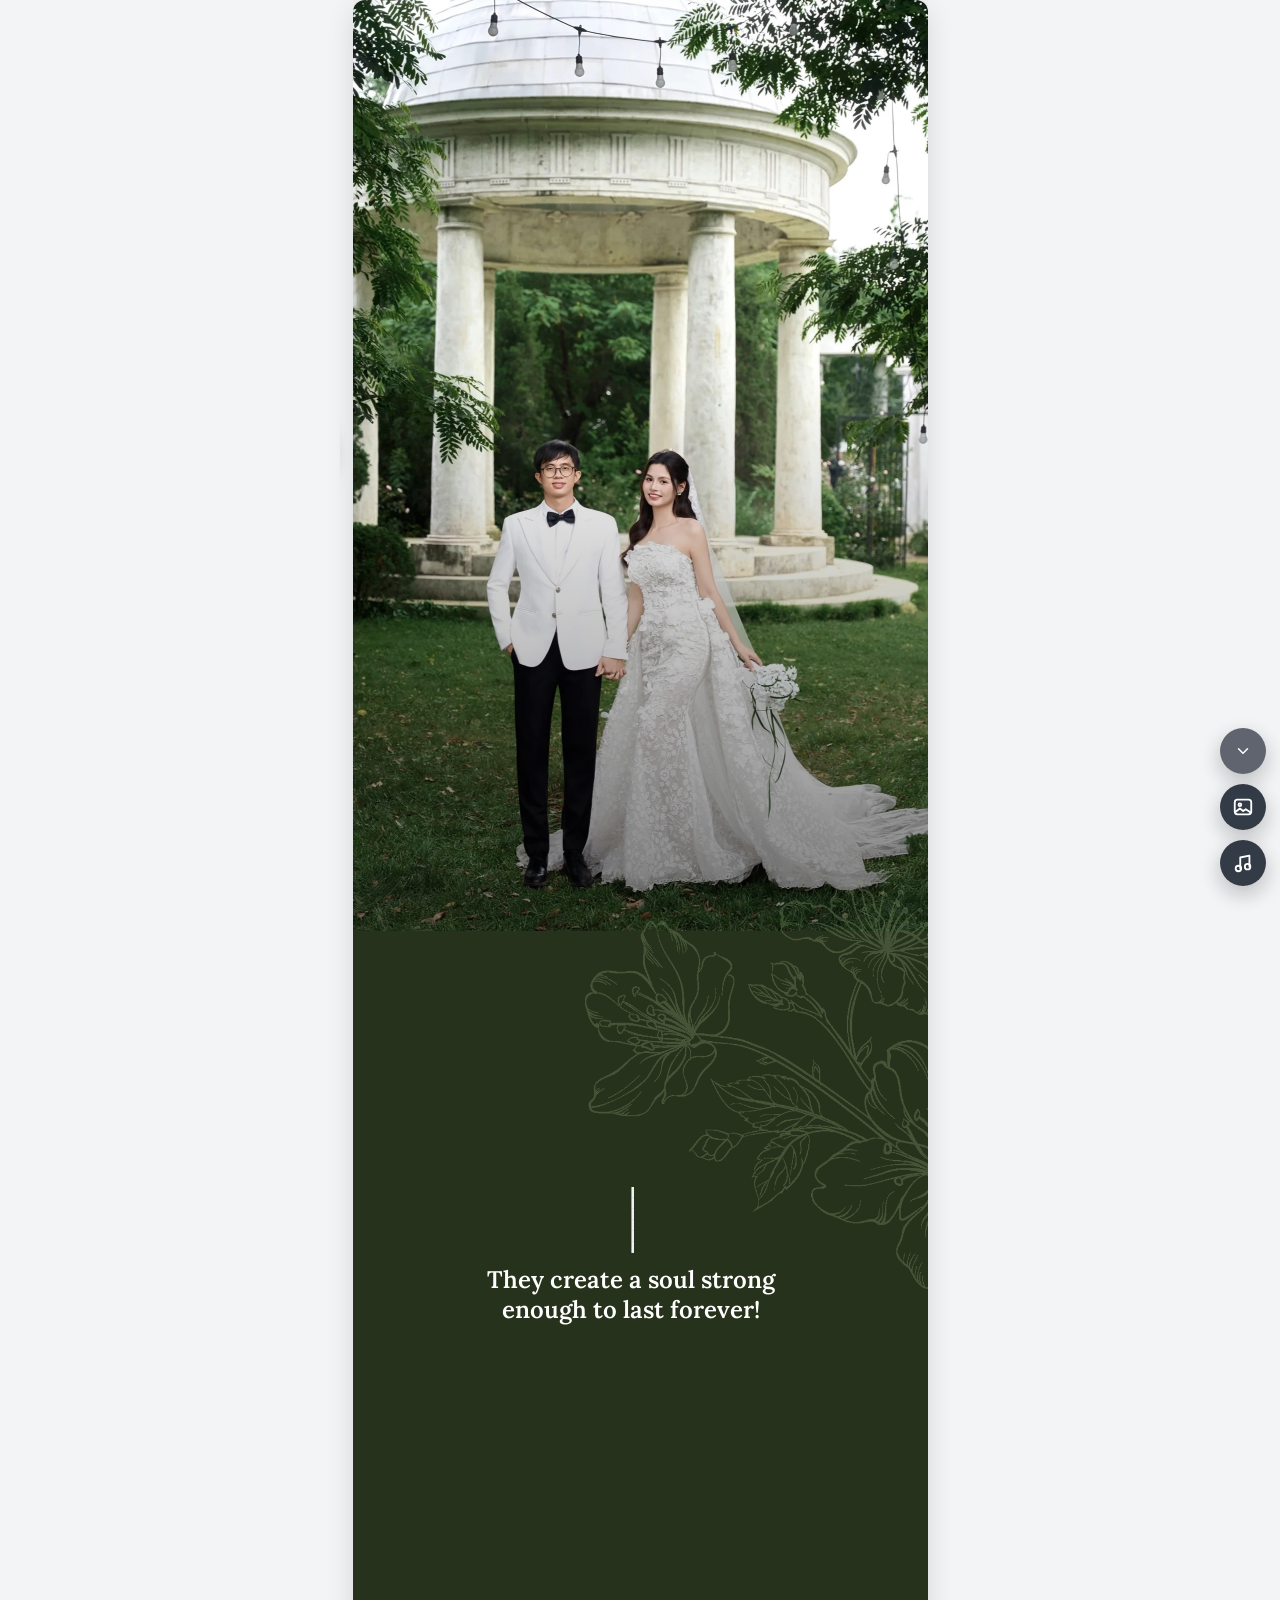
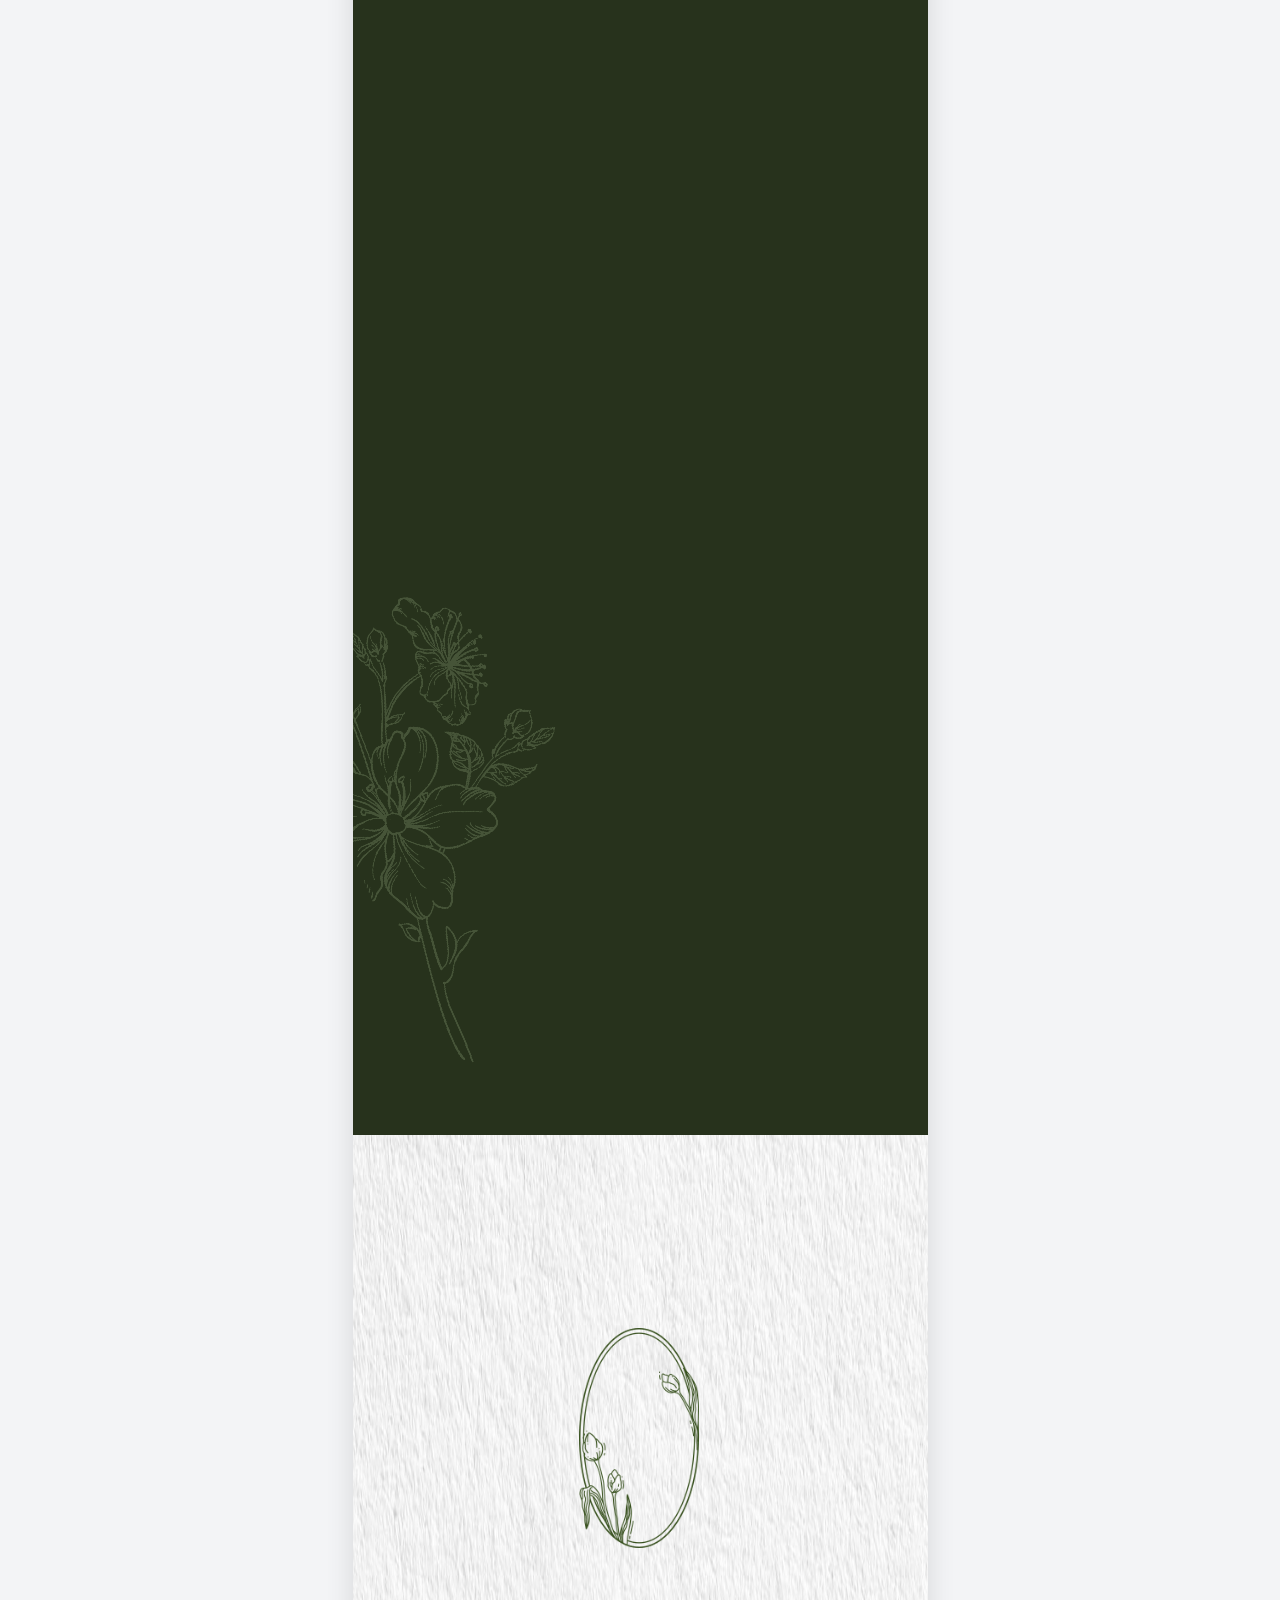
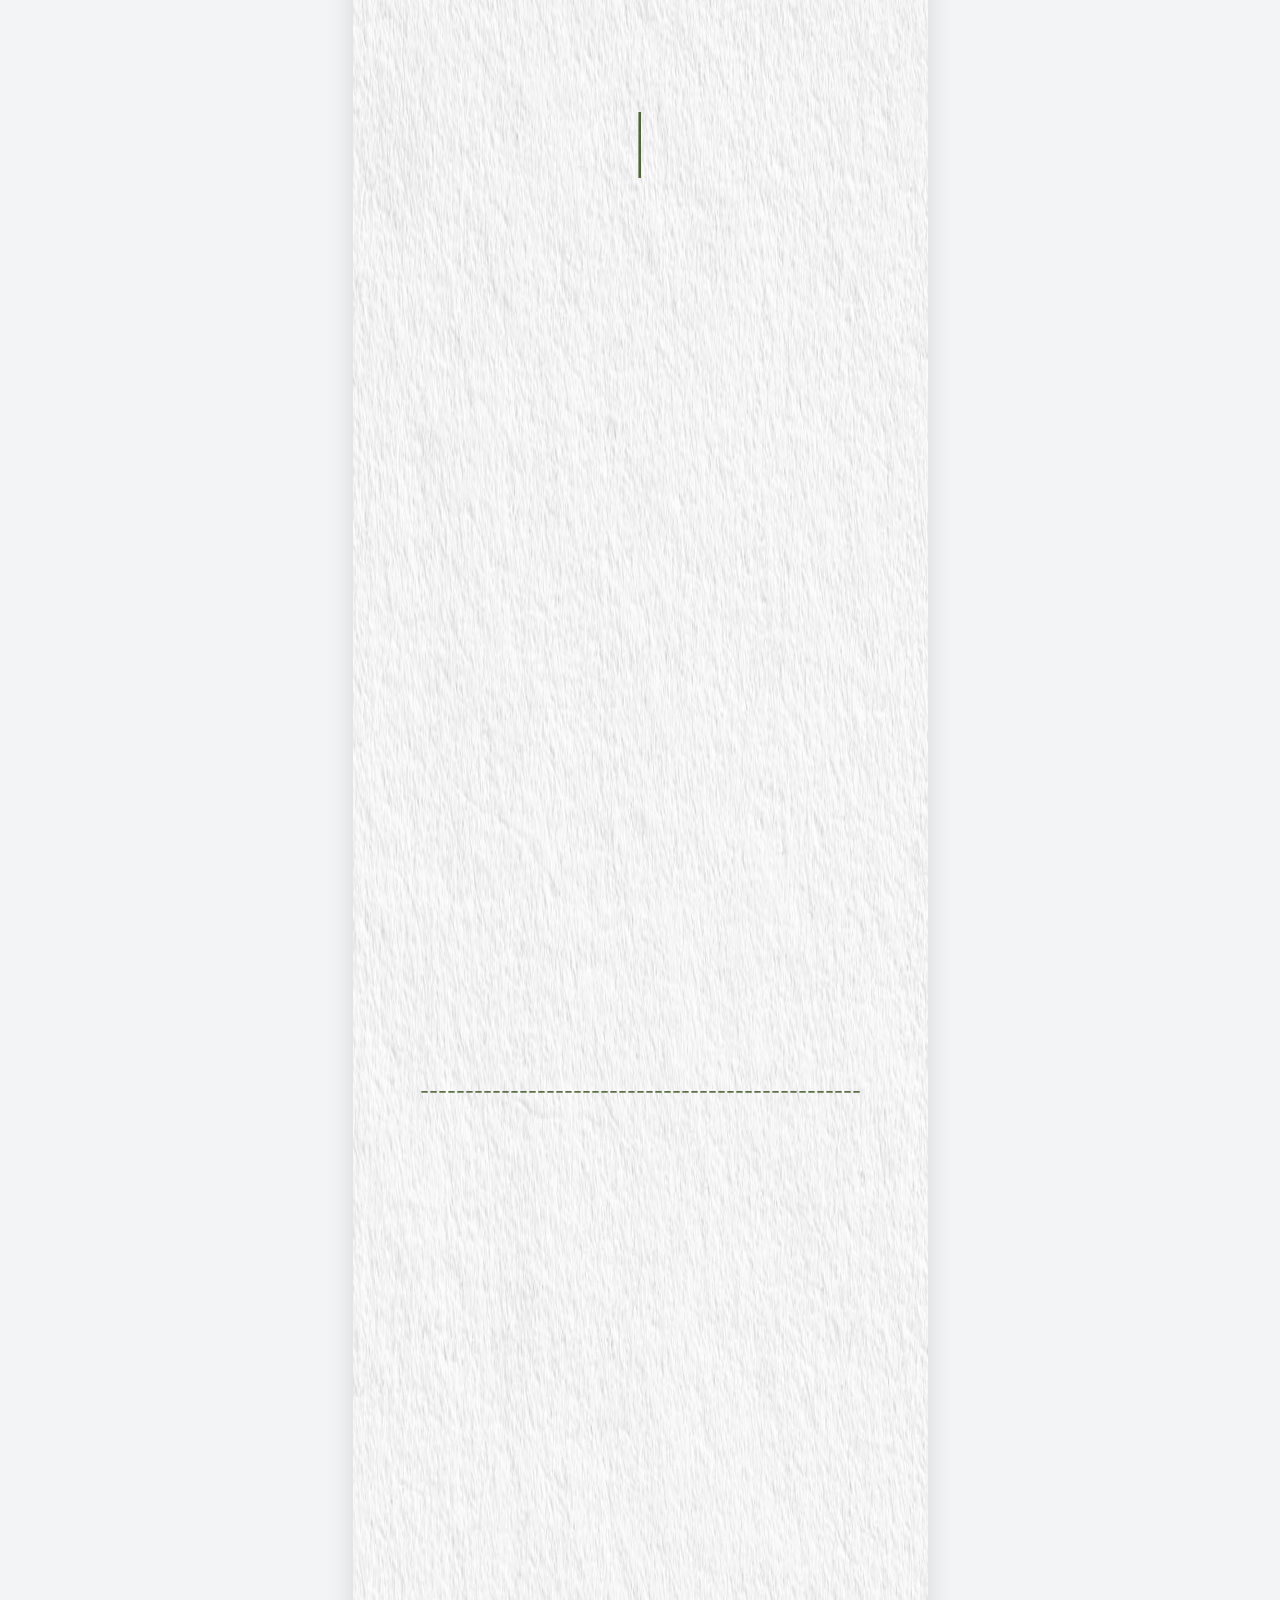
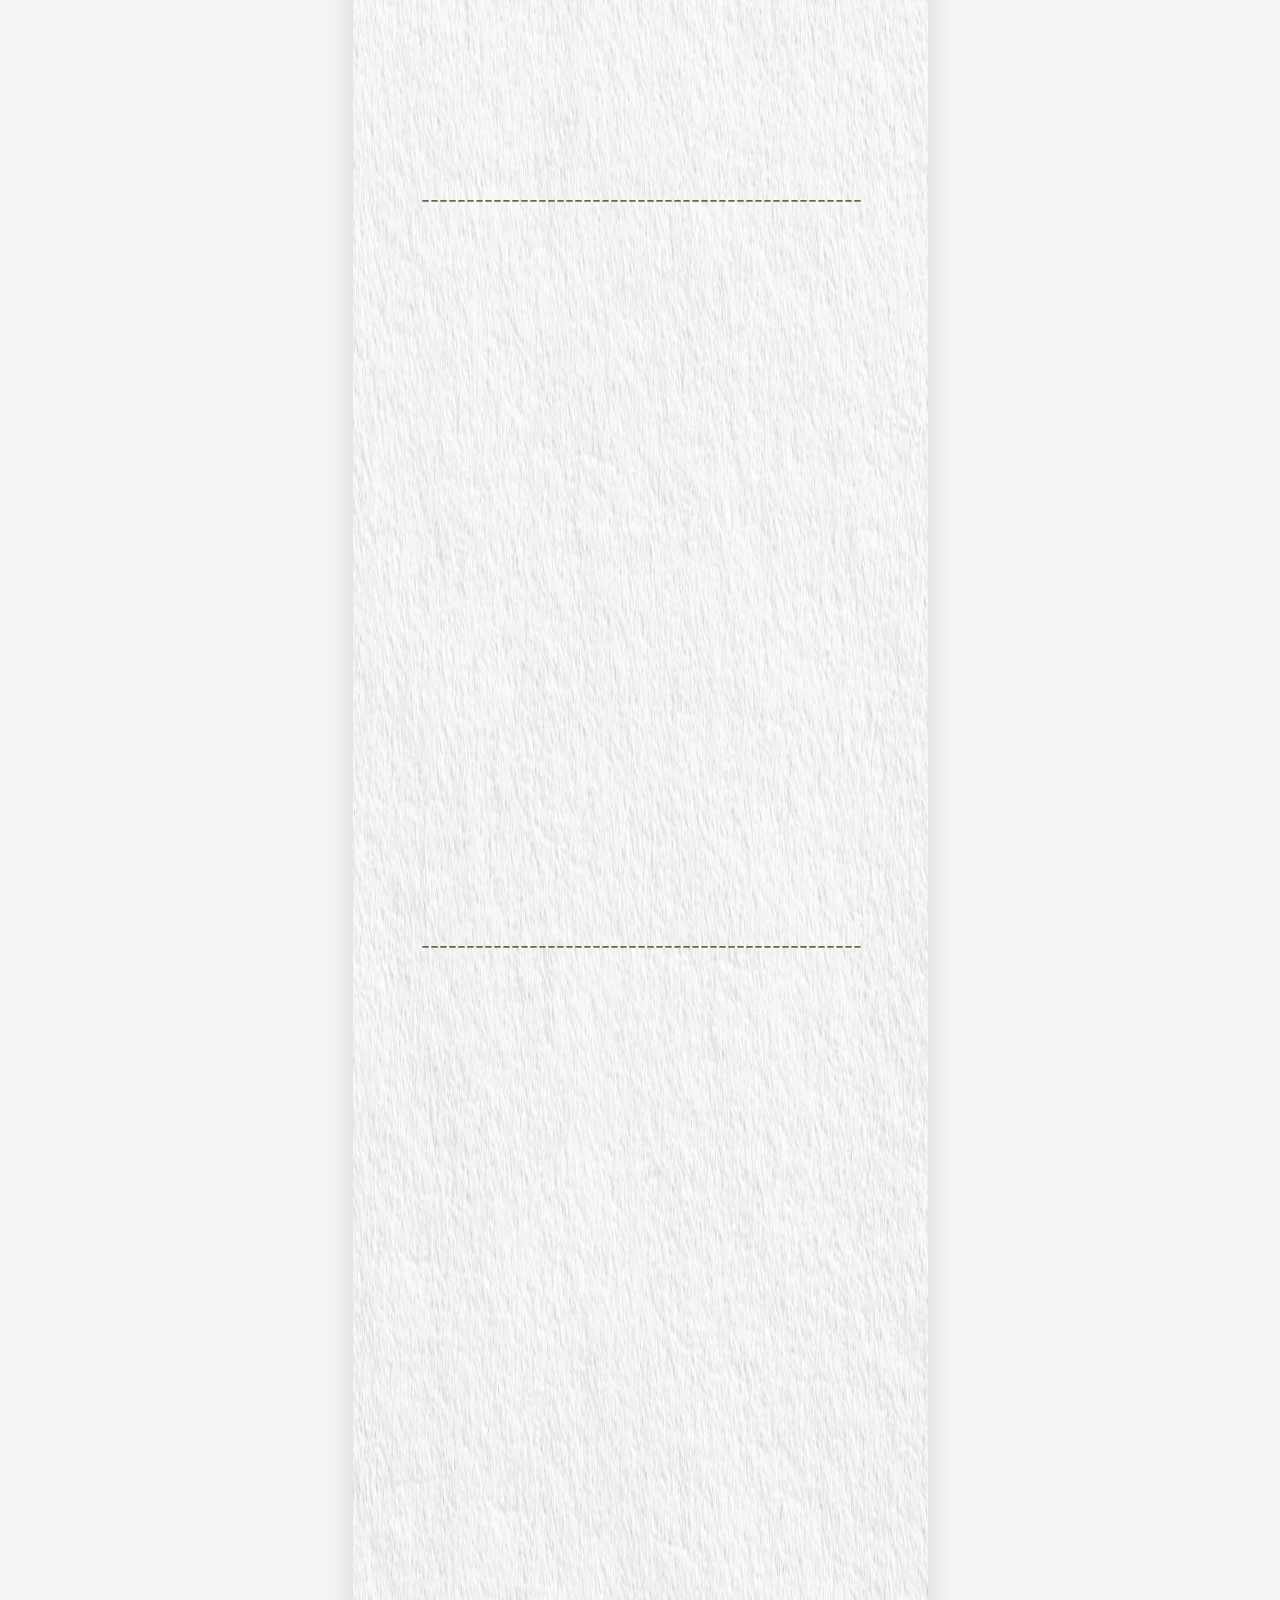
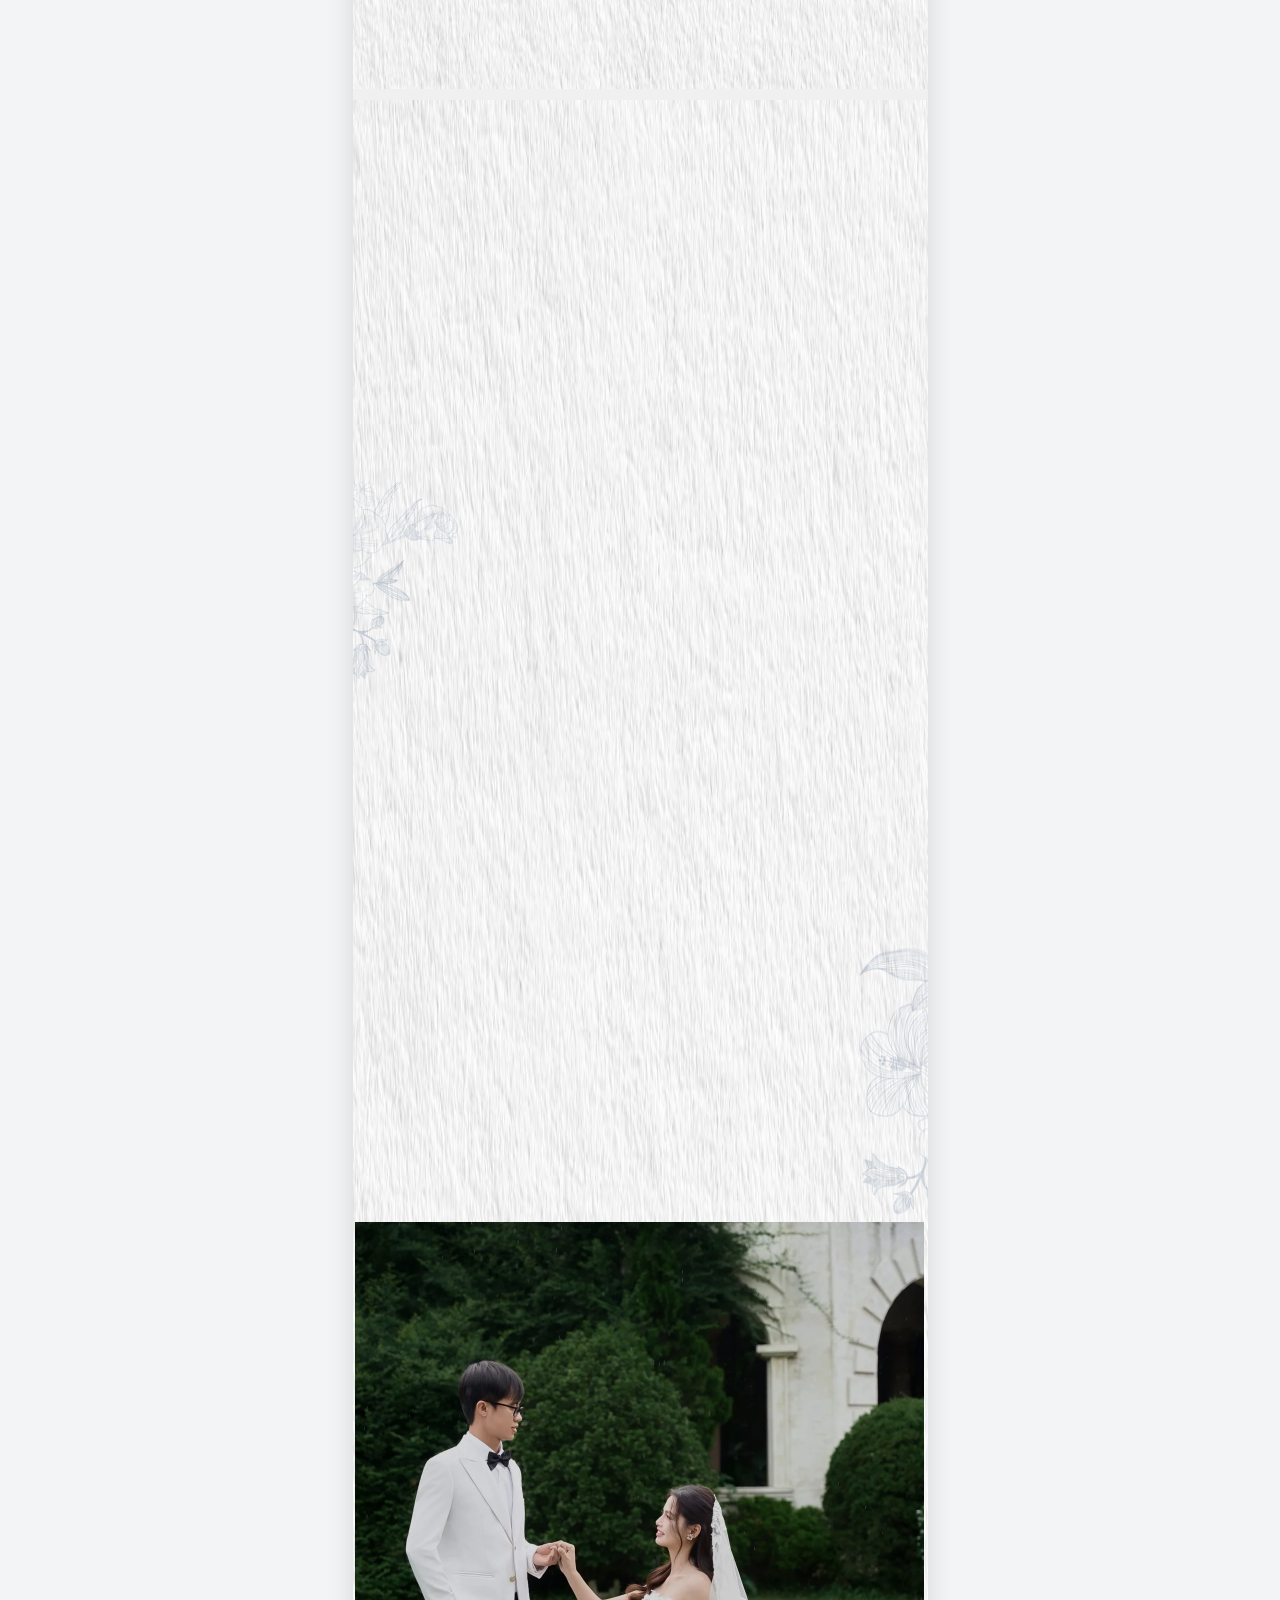
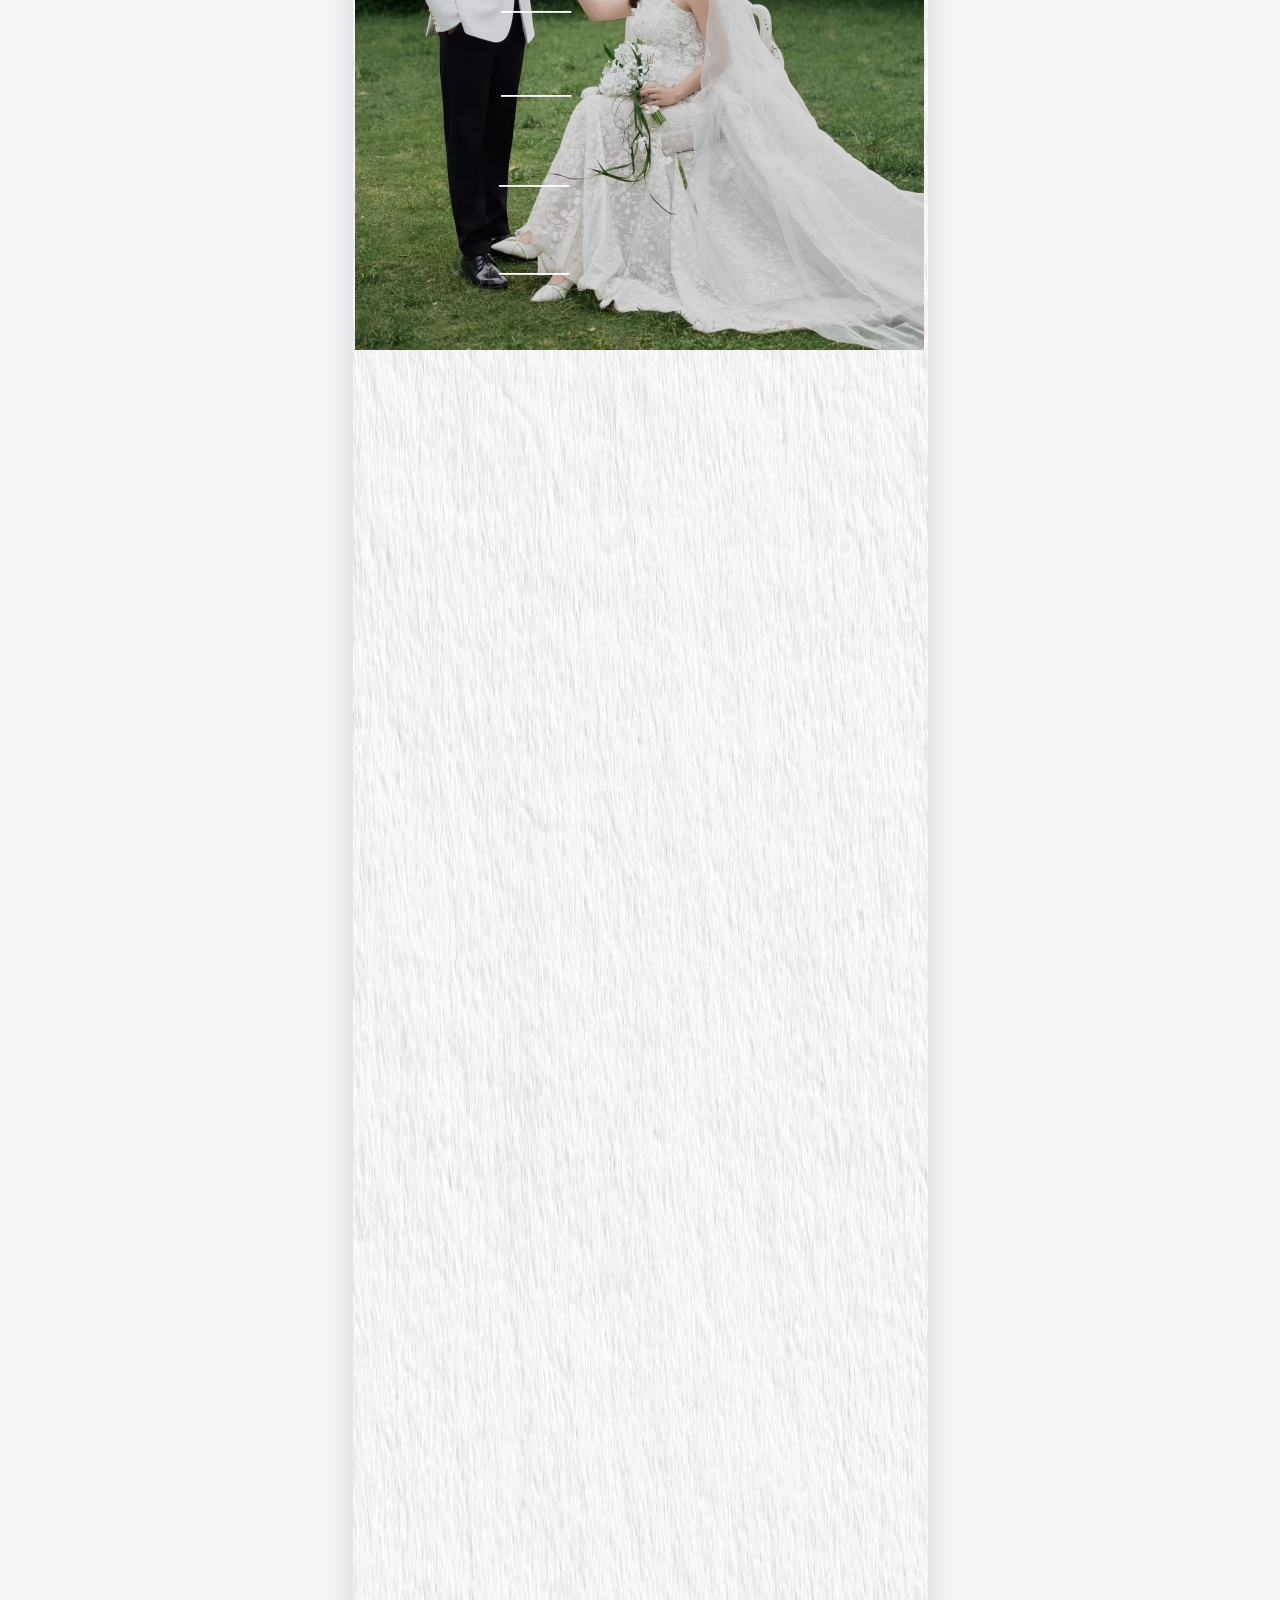
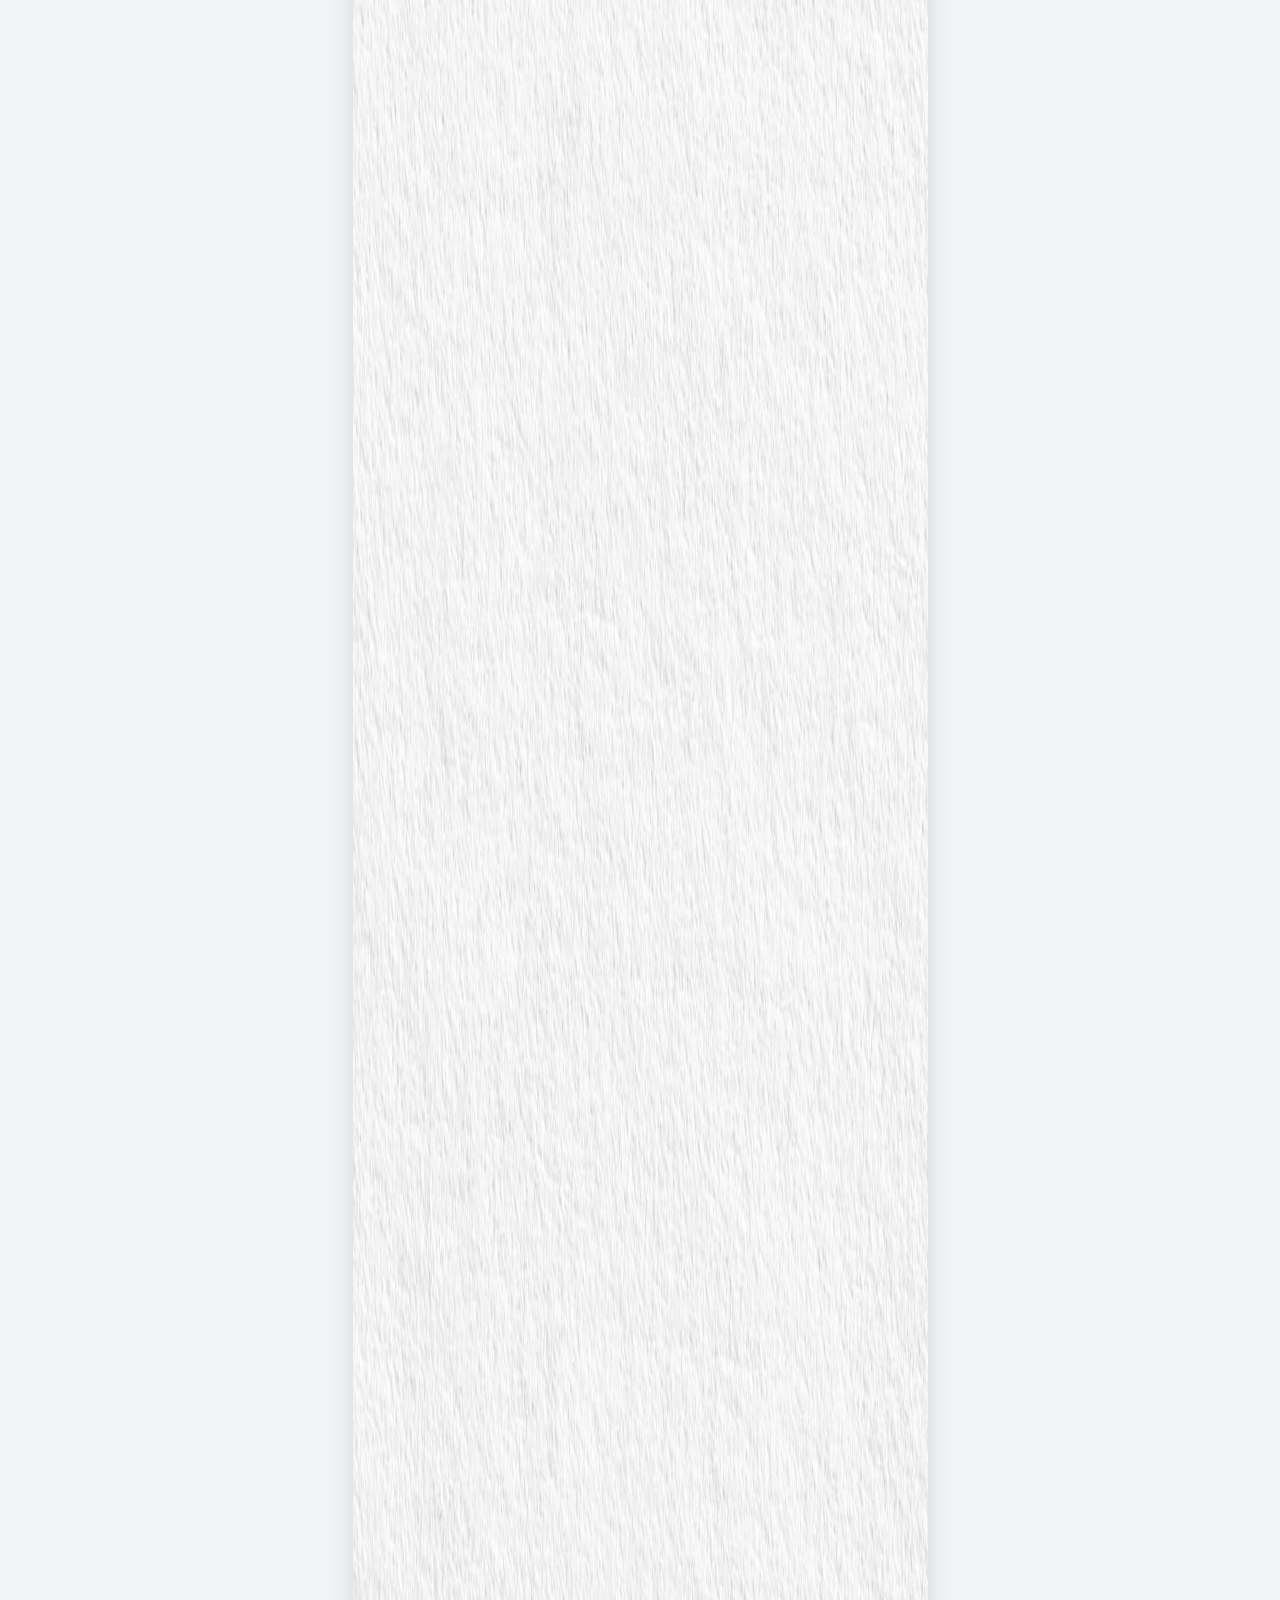
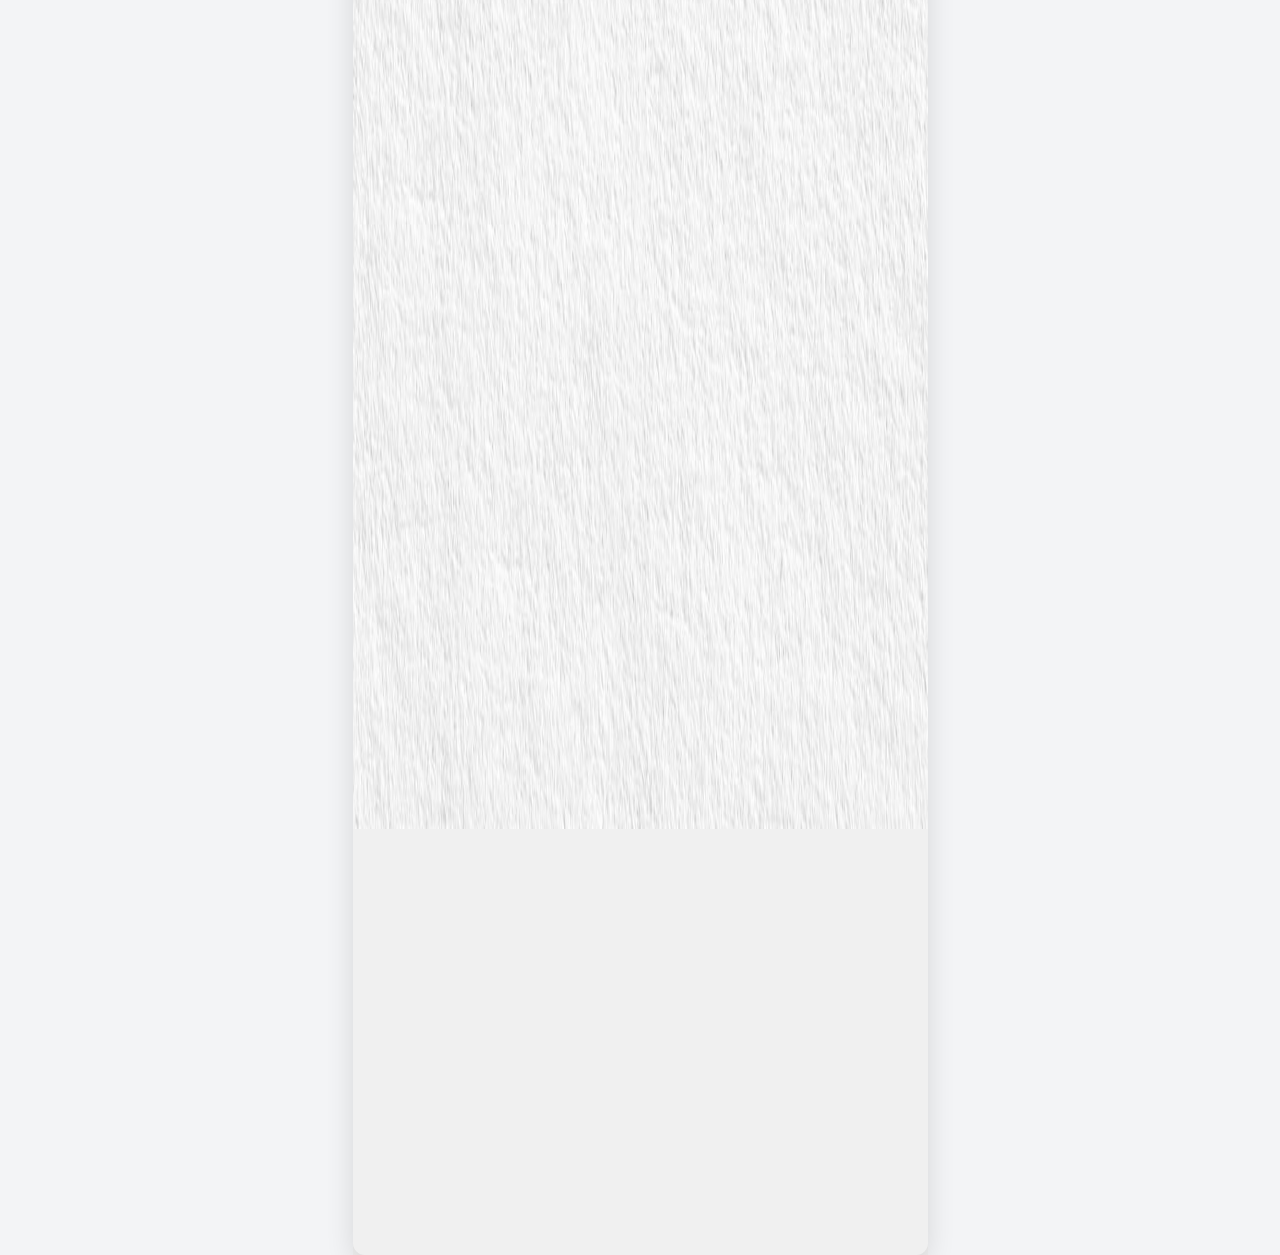
==== commit f160298f: "update" ====
--- a/index.html
+++ b/index.html
@@ -5,6 +5,9 @@
     <script src="asset/js/00-config.js"></script>
     <script src="asset/js/01-boot-loading.js"></script>
     <title>Thiệp cưới - Mạnh Lâm &amp; Nguyễn Thảo</title>
+    <link rel="icon" sizes="32x32" href="asset/images/favicon-32.png" />
+    <link rel="icon" sizes="64x64" href="asset/images/favicon-64.png" />
+    <link rel="apple-touch-icon" href="asset/images/apple-touch-icon.png" />
     <link rel="preconnect" href="https://fonts.googleapis.com" />
     <link rel="preconnect" href="https://fonts.gstatic.com" crossorigin />
     <link
@@ -324,7 +327,7 @@
                 left: -9.085593981620596px;
                 top: 2734.8544488890557px;
                 width: 590.0731002938033px;
-                height: 3008.655134934645px;
+                height: 3754.655135px;
                 z-index: 0;
                 opacity: 1;
                 --ton-node-rotate: 0deg;
@@ -623,10 +626,10 @@
               data-anim-loop="0"
               style="
                 position: absolute;
-                left: 143.3804016113281px;
-                top: 3668.851386045798px;
-                width: 285.030040251903px;
-                height: 46.71583909254807px;
+                left: 143.380402px;
+                top: 3668.851386px;
+                width: 285.030040px;
+                height: 46.715839px;
                 z-index: 0;
                 opacity: 1;
                 --ton-node-rotate: 0deg;
@@ -664,7 +667,7 @@
               data-anim-delay="0"
               data-anim-easing="cubic-bezier(0.2,0.8,0.2,1)"
               data-anim-loop="0"
-              style="position:absolute;left:179.09288924779645px;top:3674.0314960968803px;width:227.97325721153845px;height:29px;z-index:0;opacity:1;--ton-node-rotate:0deg;transform:rotate(var(--ton-node-rotate,0deg));opacity:0;display:block;text-align:center;font-family:Lora, Georgia, &#39;Times New Roman&#39;, serif;font-size:22px;font-weight:700;text-transform:uppercase;color:#ffffff;white-space:pre-wrap;padding-top:5px;padding-bottom:5px;"
+              style="position:absolute;left:179.092889px;top:3674.031496px;width:227.973257px;height:29px;z-index:0;opacity:1;--ton-node-rotate:0deg;transform:rotate(var(--ton-node-rotate,0deg));opacity:0;display:block;text-align:center;font-family:Lora, Georgia, &#39;Times New Roman&#39;, serif;font-size:22px;font-weight:700;text-transform:uppercase;color:#ffffff;white-space:pre-wrap;padding-top:5px;padding-bottom:5px;"
             ><span style="text-shadow: 0 2px 8px rgba(0, 0, 0, 0.25)"
                 >TIỆC THÂN MẬT</span
               ></div>
@@ -1063,7 +1066,7 @@
               style="
                 position: absolute;
                 left: -3.091796874999986px;
-                top: 5754.196614583334px;
+                top: 6500.196615px;
                 width: 581.4580829326923px;
                 height: 5528.582652295756px;
                 z-index: 0;
@@ -1101,7 +1104,7 @@
               style="
                 position: absolute;
                 left: -3.5176107292501197px;
-                top: 5747.379123263889px;
+                top: 6493.379123px;
                 width: 579.7290665064103px;
                 height: 393.9282852564103px;
                 z-index: 0;
@@ -1156,7 +1159,7 @@
               data-anim-easing="cubic-bezier(0.2, 0.8, 0.2, 1)"
               data-anim-loop="0"
               data-anim-distance="200"
-              style="position:absolute;left:400.9134970118856px;top:5990.67954228067px;width:147.21314102564102px;height:86px;z-index:0;opacity:1;--ton-node-rotate:0deg;transform:rotate(var(--ton-node-rotate,0deg));opacity:0;display:block;text-align:left;font-family:Flavinda, &#39;Brush Script MT&#39;, cursive;font-size:66px;font-weight:400;font-style:normal;color:#ffffff;white-space:pre-wrap;padding-top:5px;padding-bottom:5px;--ton-anim-distance:200px;"
+              style="position:absolute;left:400.9134970118856px;top: 6736.679542px;width:147.21314102564102px;height:86px;z-index:0;opacity:1;--ton-node-rotate:0deg;transform:rotate(var(--ton-node-rotate,0deg));opacity:0;display:block;text-align:left;font-family:Flavinda, &#39;Brush Script MT&#39;, cursive;font-size:66px;font-weight:400;font-style:normal;color:#ffffff;white-space:pre-wrap;padding-top:5px;padding-bottom:5px;--ton-anim-distance:200px;"
             >Just</div>
             <div
               data-node-id="element_text_0qtpfqllfce"
@@ -1168,7 +1171,7 @@
               data-anim-easing="cubic-bezier(0.2, 0.8, 0.2, 1)"
               data-anim-loop="0"
               data-anim-distance="200"
-              style="position:absolute;left:365.14077654455457px;top:6065.028531914082px;width:216.71875px;height:66px;z-index:0;opacity:1;--ton-node-rotate:0deg;transform:rotate(var(--ton-node-rotate,0deg));opacity:0;display:block;text-align:left;font-family:&#39;Ergisa-Regular&#39;, &#39;Brush Script MT&#39;, cursive;font-size:50.69px;font-weight:400;font-style:normal;color:#f5f5f5;white-space:pre-wrap;padding-top:5px;padding-bottom:5px;--ton-anim-distance:200px;"
+              style="position:absolute;left:365.14077654455457px;top: 6811.028532px;width:216.71875px;height:66px;z-index:0;opacity:1;--ton-node-rotate:0deg;transform:rotate(var(--ton-node-rotate,0deg));opacity:0;display:block;text-align:left;font-family:&#39;Ergisa-Regular&#39;, &#39;Brush Script MT&#39;, cursive;font-size:50.69px;font-weight:400;font-style:normal;color:#f5f5f5;white-space:pre-wrap;padding-top:5px;padding-bottom:5px;--ton-anim-distance:200px;"
             >Married</div>
             <div
               data-node-id="element_text_2kfp3y1lfce"
@@ -1179,7 +1182,7 @@
               data-anim-delay="0"
               data-anim-easing="cubic-bezier(0.2, 0.8, 0.2, 1)"
               data-anim-loop="0"
-              style="position:absolute;left:144.37729716504742px;top:6178.479168166462px;width:282.0265925480769px;height:130px;z-index:0;opacity:1;--ton-node-rotate:0deg;transform:rotate(var(--ton-node-rotate,0deg));opacity:0;display:block;text-align:left;font-family:&#39;Ergisa-Regular&#39;, &#39;Brush Script MT&#39;, cursive;font-size:100px;font-weight:400;font-style:normal;color:#4e6437;white-space:pre-wrap;padding-top:5px;padding-bottom:5px;"
+              style="position:absolute;left:144.37729716504742px;top: 6924.479168px;width:282.0265925480769px;height:130px;z-index:0;opacity:1;--ton-node-rotate:0deg;transform:rotate(var(--ton-node-rotate,0deg));opacity:0;display:block;text-align:left;font-family:&#39;Ergisa-Regular&#39;, &#39;Brush Script MT&#39;, cursive;font-size:100px;font-weight:400;font-style:normal;color:#4e6437;white-space:pre-wrap;padding-top:5px;padding-bottom:5px;"
             >2026</div>
             <div
               data-node-id="element_text_lcmidurlfce"
@@ -1190,7 +1193,7 @@
               data-anim-delay="0"
               data-anim-easing="cubic-bezier(0.2, 0.8, 0.2, 1)"
               data-anim-loop="0"
-              style="position:absolute;left:157.0508975202995px;top:6234.461719615192px;width:266.704704563767px;height:124px;z-index:0;opacity:1;--ton-node-rotate:-0.011346815692377277deg;transform:rotate(var(--ton-node-rotate,0deg));opacity:0;display:block;text-align:center;font-family:&#39;High Spirited&#39;, &#39;Brush Script MT&#39;, cursive;font-size:95px;font-weight:400;font-style:normal;color:#4e6437;white-space:pre-wrap;padding-top:5px;padding-bottom:5px;"
+              style="position:absolute;left:157.0508975202995px;top: 6980.461720px;width:266.704704563767px;height:124px;z-index:0;opacity:1;--ton-node-rotate:-0.011346815692377277deg;transform:rotate(var(--ton-node-rotate,0deg));opacity:0;display:block;text-align:center;font-family:&#39;High Spirited&#39;, &#39;Brush Script MT&#39;, cursive;font-size:95px;font-weight:400;font-style:normal;color:#4e6437;white-space:pre-wrap;padding-top:5px;padding-bottom:5px;"
             >Aug</div>
             <div
               data-node-id="element_calendar_rjejexalfce"
@@ -1199,7 +1202,7 @@
               data-anim-delay="0"
               data-anim-easing="cubic-bezier(0.2, 0.8, 0.2, 1)"
               data-anim-loop="0"
-              style="position:absolute;left:47.74278194068847px;top:6382.667669769027px;width:475.517327724359px;height:271.1240484775641px;z-index:0;opacity:1;--ton-node-rotate:0deg;transform:rotate(var(--ton-node-rotate,0deg));opacity:0;display:flex;flex-direction:column;color:#4e6437;font-family:Lora, Georgia, &#39;Times New Roman&#39;, serif;gap:6px;"
+              style="position:absolute;left:47.74278194068847px;top: 7128.667670px;width:475.517327724359px;height:271.1240484775641px;z-index:0;opacity:1;--ton-node-rotate:0deg;transform:rotate(var(--ton-node-rotate,0deg));opacity:0;display:flex;flex-direction:column;color:#4e6437;font-family:Lora, Georgia, &#39;Times New Roman&#39;, serif;gap:6px;"
             >
               <div
                 style="
@@ -1876,7 +1879,7 @@
               data-anim-delay="0"
               data-anim-easing="cubic-bezier(0.2, 0.8, 0.2, 1)"
               data-anim-loop="0"
-              style="position:absolute;left:55.70578733264895px;top:6661.0162679558125px;width:458.28190104166663px;height:98px;z-index:0;opacity:1;--ton-node-rotate:0deg;transform:rotate(var(--ton-node-rotate,0deg));opacity:0;display:block;text-align:center;font-family:Lora, Georgia, &#39;Times New Roman&#39;, serif;font-size:25px;font-weight:400;font-style:normal;color:#4e6437;white-space:pre-wrap;padding-top:5px;padding-bottom:5px;"
+              style="position:absolute;left:55.70578733264895px;top: 7407.016268px;width:458.28190104166663px;height:98px;z-index:0;opacity:1;--ton-node-rotate:0deg;transform:rotate(var(--ton-node-rotate,0deg));opacity:0;display:block;text-align:center;font-family:Lora, Georgia, &#39;Times New Roman&#39;, serif;font-size:25px;font-weight:400;font-style:normal;color:#4e6437;white-space:pre-wrap;padding-top:5px;padding-bottom:5px;"
             >We’ll be sharing a home and a life<br />together in</div>
             <div
               data-node-id="element_countdown_f6e4xkvlfce"
@@ -1899,7 +1902,7 @@
               style="
                 position: absolute;
                 left: 3.5197083562867357px;
-                top: 6758.044161478679px;
+                top: 7504.044161px;
                 width: 562.8415798611111px;
                 height: 60px;
                 z-index: 0;
@@ -1923,7 +1926,7 @@
               style="
                 position: absolute;
                 left: 2.539523393679911px;
-                top: 6875.521452488043px;
+                top: 7621.521452px;
                 width: 568.5446714743589px;
                 height: 728.3025340544873px;
                 z-index: 0;
@@ -1972,7 +1975,7 @@
               data-anim-delay="0"
               data-anim-easing="cubic-bezier(0.2, 0.8, 0.2, 1)"
               data-anim-loop="0"
-              style="position:absolute;left:170.8910267752195px;top:7071.462960119088px;width:235.66611578525644px;height:117px;z-index:0;opacity:1;--ton-node-rotate:-0.011346815692377277deg;transform:rotate(var(--ton-node-rotate,0deg));opacity:0;display:block;text-align:left;font-family:&#39;High Spirited&#39;, &#39;Brush Script MT&#39;, cursive;font-size:90px;font-weight:400;font-style:normal;color:#fcfcfc;white-space:pre-wrap;padding-top:5px;padding-bottom:5px;"
+              style="position:absolute;left:170.8910267752195px;top: 7817.462960px;width:235.66611578525644px;height:117px;z-index:0;opacity:1;--ton-node-rotate:-0.011346815692377277deg;transform:rotate(var(--ton-node-rotate,0deg));opacity:0;display:block;text-align:left;font-family:&#39;High Spirited&#39;, &#39;Brush Script MT&#39;, cursive;font-size:90px;font-weight:400;font-style:normal;color:#fcfcfc;white-space:pre-wrap;padding-top:5px;padding-bottom:5px;"
             >Timeline</div>
             <div
               data-node-id="element_image_4uf6numlfce"
@@ -1985,7 +1988,7 @@
               style="
                 position: absolute;
                 left: 58.25066121419273px;
-                top: 7321.314321077787px;
+                top: 8067.314321px;
                 width: 80.84985977564101px;
                 height: 63.188100961538446px;
                 z-index: 0;
@@ -2026,7 +2029,7 @@
               style="
                 position: absolute;
                 left: 53.677844707782484px;
-                top: 7409.209353129068px;
+                top: 8155.209353px;
                 width: 78.09695512820511px;
                 height: 57.82627203525641px;
                 z-index: 0;
@@ -2067,7 +2070,7 @@
               style="
                 position: absolute;
                 left: 56.48872545030385px;
-                top: 7219.879909352359px;
+                top: 7965.879909px;
                 width: 75.2461438301282px;
                 height: 68.37715344551282px;
                 z-index: 0;
@@ -2104,7 +2107,7 @@
               style="
                 position: absolute;
                 left: 148.38187115009018px;
-                top: 7238.085755372659px;
+                top: 7984.085755px;
                 width: 82.51312099358975px;
                 height: 30px;
                 z-index: 0;
@@ -2129,7 +2132,7 @@
               style="
                 position: absolute;
                 left: 148.63297291291067px;
-                top: 7322.3945995233px;
+                top: 8068.394600px;
                 width: 80.3015825320513px;
                 height: 30px;
                 z-index: 0;
@@ -2154,7 +2157,7 @@
               style="
                 position: absolute;
                 left: 146.9455229930389px;
-                top: 7412.060264587402px;
+                top: 8158.060265px;
                 width: 78.41831931089746px;
                 height: 30px;
                 z-index: 0;
@@ -2181,7 +2184,7 @@
               data-anim-easing="cubic-bezier(0.2, 0.8, 0.2, 1)"
               data-anim-loop="0"
               data-anim-distance="200"
-              style="position:absolute;left:241.78750349517563px;top:7218.348759512615px;width:330px;height:39px;z-index:0;opacity:1;--ton-node-rotate:0deg;transform:rotate(var(--ton-node-rotate,0deg));opacity:0;display:block;text-align:left;font-family:Lora, Georgia, &#39;Times New Roman&#39;, serif;font-size:30px;font-weight:400;font-style:normal;color:#ffffff;white-space:pre-wrap;--ton-anim-distance:200px;"
+              style="position:absolute;left:241.78750349517563px;top: 7964.348760px;width:330px;height:39px;z-index:0;opacity:1;--ton-node-rotate:0deg;transform:rotate(var(--ton-node-rotate,0deg));opacity:0;display:block;text-align:left;font-family:Lora, Georgia, &#39;Times New Roman&#39;, serif;font-size:30px;font-weight:400;font-style:normal;color:#ffffff;white-space:pre-wrap;--ton-anim-distance:200px;"
             >17:00 | 07.08.2026</div>
             <div
               data-node-id="element_text_u7umjwqlfcf"
@@ -2193,8 +2196,8 @@
               data-anim-easing="cubic-bezier(0.2, 0.8, 0.2, 1)"
               data-anim-loop="0"
               data-anim-distance="200"
-              style="position:absolute;left:241.27595167893625px;top:7260.550899603428px;width:331.0615985576923px;height:26px;z-index:0;opacity:1;--ton-node-rotate:0deg;transform:rotate(var(--ton-node-rotate,0deg));opacity:0;display:block;text-align:left;font-family:Lora, Georgia, &#39;Times New Roman&#39;, serif;font-size:20px;font-weight:400;font-style:normal;color:#ffffff;white-space:pre-wrap;padding-top:5px;padding-bottom:5px;--ton-anim-distance:200px;"
-            >Tiệc thân mật</div>
+              style="position:absolute;left:241.27595167893625px;top: 8006.550900px;width:331.0615985576923px;height:26px;z-index:0;opacity:1;--ton-node-rotate:0deg;transform:rotate(var(--ton-node-rotate,0deg));opacity:0;display:block;text-align:left;font-family:Lora, Georgia, &#39;Times New Roman&#39;, serif;font-size:20px;font-weight:400;font-style:normal;color:#ffffff;white-space:pre-wrap;padding-top:5px;padding-bottom:5px;--ton-anim-distance:200px;"
+            >Tiệc Thân Mật Nhà Gái</div>
             <div
               data-node-id="element_text_nzbrqx5lfcf"
               data-node-type="element_text"
@@ -2205,7 +2208,7 @@
               data-anim-easing="cubic-bezier(0.2, 0.8, 0.2, 1)"
               data-anim-loop="0"
               data-anim-distance="200"
-              style="position:absolute;left:242.11923426440646px;top:7310.729017926077px;width:292.78450520833337px;height:39px;z-index:0;opacity:1;--ton-node-rotate:0deg;transform:rotate(var(--ton-node-rotate,0deg));opacity:0;display:block;text-align:left;font-family:Lora, Georgia, &#39;Times New Roman&#39;, serif;font-size:30px;font-weight:400;font-style:normal;color:#ffffff;white-space:pre-wrap;padding-top:5px;padding-bottom:5px;--ton-anim-distance:200px;"
+              style="position:absolute;left:242.11923426440646px;top: 8056.729018px;width:292.78450520833337px;height:39px;z-index:0;opacity:1;--ton-node-rotate:0deg;transform:rotate(var(--ton-node-rotate,0deg));opacity:0;display:block;text-align:left;font-family:Lora, Georgia, &#39;Times New Roman&#39;, serif;font-size:30px;font-weight:400;font-style:normal;color:#ffffff;white-space:pre-wrap;padding-top:5px;padding-bottom:5px;--ton-anim-distance:200px;"
             >07:30 | 08.08.2026</div>
             <div
               data-node-id="element_text_j9b6vcflfcf"
@@ -2217,7 +2220,7 @@
               data-anim-easing="cubic-bezier(0.2, 0.8, 0.2, 1)"
               data-anim-loop="0"
               data-anim-distance="200"
-              style="position:absolute;left:239.85572932316703px;top:7350.700038225224px;width:331.0615985576923px;height:26px;z-index:0;opacity:1;--ton-node-rotate:0deg;transform:rotate(var(--ton-node-rotate,0deg));opacity:0;display:block;text-align:left;font-family:Lora, Georgia, &#39;Times New Roman&#39;, serif;font-size:20px;font-weight:400;font-style:normal;color:#ffffff;white-space:pre-wrap;padding-top:5px;padding-bottom:5px;--ton-anim-distance:200px;"
+              style="position:absolute;left:239.85572932316703px;top: 8096.700038px;width:331.0615985576923px;height:26px;z-index:0;opacity:1;--ton-node-rotate:0deg;transform:rotate(var(--ton-node-rotate,0deg));opacity:0;display:block;text-align:left;font-family:Lora, Georgia, &#39;Times New Roman&#39;, serif;font-size:20px;font-weight:400;font-style:normal;color:#ffffff;white-space:pre-wrap;padding-top:5px;padding-bottom:5px;--ton-anim-distance:200px;"
             >Lễ Vu Quy</div>
             <div
               data-node-id="element_text_ul7y35wlfcf"
@@ -2229,7 +2232,7 @@
               data-anim-easing="cubic-bezier(0.2, 0.8, 0.2, 1)"
               data-anim-loop="0"
               data-anim-distance="200"
-              style="position:absolute;left:241.565181112697px;top:7398.598909753001px;width:255.79383680555554px;height:39px;z-index:0;opacity:1;--ton-node-rotate:0deg;transform:rotate(var(--ton-node-rotate,0deg));opacity:0;display:block;text-align:left;font-family:Lora, Georgia, &#39;Times New Roman&#39;, serif;font-size:30px;font-weight:400;font-style:normal;color:#ffffff;white-space:pre-wrap;padding-top:5px;padding-bottom:5px;--ton-anim-distance:200px;"
+              style="position:absolute;left:241.565181112697px;top: 8144.598910px;width:255.79383680555554px;height:39px;z-index:0;opacity:1;--ton-node-rotate:0deg;transform:rotate(var(--ton-node-rotate,0deg));opacity:0;display:block;text-align:left;font-family:Lora, Georgia, &#39;Times New Roman&#39;, serif;font-size:30px;font-weight:400;font-style:normal;color:#ffffff;white-space:pre-wrap;padding-top:5px;padding-bottom:5px;--ton-anim-distance:200px;"
             >14:30 | 08.08.2026</div>
             <div
               data-node-id="element_text_1gukanylfcf"
@@ -2241,9 +2244,99 @@
               data-anim-easing="cubic-bezier(0.2, 0.8, 0.2, 1)"
               data-anim-loop="0"
               data-anim-distance="200"
-              style="position:absolute;left:238.19707547701327px;top:7438.816023802146px;width:331.0615985576923px;height:26px;z-index:0;opacity:1;--ton-node-rotate:0deg;transform:rotate(var(--ton-node-rotate,0deg));opacity:0;display:block;text-align:left;font-family:Lora, Georgia, &#39;Times New Roman&#39;, serif;font-size:20px;font-weight:400;font-style:normal;color:#ffffff;white-space:pre-wrap;padding-top:5px;padding-bottom:5px;--ton-anim-distance:200px;"
+              style="position:absolute;left:238.19707547701327px;top: 8184.816024px;width:331.0615985576923px;height:26px;z-index:0;opacity:1;--ton-node-rotate:0deg;transform:rotate(var(--ton-node-rotate,0deg));opacity:0;display:block;text-align:left;font-family:Lora, Georgia, &#39;Times New Roman&#39;, serif;font-size:20px;font-weight:400;font-style:normal;color:#ffffff;white-space:pre-wrap;padding-top:5px;padding-bottom:5px;--ton-anim-distance:200px;"
             >Lễ Thành Hôn</div>
             <div
+              data-node-id="element_text_tlt_time"
+              data-node-type="element_text"
+              data-manual-sized="1"
+              data-anim-preset="fadeInRight"
+              data-anim-duration="2000"
+              data-anim-delay="0"
+              data-anim-easing="cubic-bezier(0.2, 0.8, 0.2, 1)"
+              data-anim-loop="0"
+              data-anim-distance="200"
+              style="position:absolute;left:241.565181112697px;top: 8232.598910px;width:255.79383680555554px;height:39px;z-index:0;opacity:1;--ton-node-rotate:0deg;transform:rotate(var(--ton-node-rotate,0deg));opacity:0;display:block;text-align:left;font-family:Lora, Georgia, &#39;Times New Roman&#39;, serif;font-size:30px;font-weight:400;font-style:normal;color:#ffffff;white-space:pre-wrap;padding-top:5px;padding-bottom:5px;--ton-anim-distance:200px;"
+            >16:00 | 08.08.2026</div>
+            <div
+              data-node-id="element_image_tlt_icon"
+              data-anim-preset="fadeInLeft"
+              data-anim-duration="2000"
+              data-anim-delay="0"
+              data-anim-easing="cubic-bezier(0.2, 0.8, 0.2, 1)"
+              data-anim-loop="0"
+              data-anim-distance="200"
+              style="
+                position: absolute;
+                left: 56.48872545030385px;
+                top: 8234.198910px;
+                width: 75.2461438301282px;
+                height: 68.37715344551282px;
+                z-index: 0;
+                opacity: 1;
+                --ton-node-rotate: 0deg;
+                transform: rotate(var(--ton-node-rotate, 0deg));
+                opacity: 0;
+                overflow: hidden;
+                border-radius: 0px;
+                --ton-anim-distance: 200px;
+              "
+            >
+              <div style="position: relative; width: 100%; height: 100%">
+                <img
+                  src="asset/images/icon-tl4.png"
+                  alt=""
+                  style="
+                    width: 100%;
+                    height: 100%;
+                    object-fit: contain;
+                    object-position: 50% 50%;
+                    display: block;
+                    transform: scale(1, 1);
+                    transform-origin: center;
+                    border-radius: 0px;
+                  "
+                />
+              </div>
+            </div>
+            <div
+              data-node-id="element_text_tlt_dash"
+              data-node-type="element_text"
+              data-manual-sized="1"
+              style="
+                position: absolute;
+                left: 146.9455229930389px;
+                top: 8246.060265px;
+                width: 78.41831931089746px;
+                height: 30px;
+                z-index: 0;
+                opacity: 1;
+                --ton-node-rotate: 0deg;
+                transform: rotate(var(--ton-node-rotate, 0deg));
+                display: block;
+                text-align: left;
+                font-size: 23px;
+                font-weight: 400;
+                font-style: normal;
+                color: #ffffff;
+                white-space: pre-wrap;
+                padding-top: 5px;
+                padding-bottom: 5px;
+              "
+            >_______</div>
+            <div
+              data-node-id="element_text_tlt_name"
+              data-node-type="element_text"
+              data-manual-sized="1"
+              data-anim-preset="fadeInRight"
+              data-anim-duration="2000"
+              data-anim-delay="0"
+              data-anim-easing="cubic-bezier(0.2, 0.8, 0.2, 1)"
+              data-anim-loop="0"
+              data-anim-distance="200"
+              style="position:absolute;left:238.19707547701327px;top: 8272.816024px;width:331.0615985576923px;height:26px;z-index:0;opacity:1;--ton-node-rotate:0deg;transform:rotate(var(--ton-node-rotate,0deg));opacity:0;display:block;text-align:left;font-family:Lora, Georgia, &#39;Times New Roman&#39;, serif;font-size:20px;font-weight:400;font-style:normal;color:#ffffff;white-space:pre-wrap;padding-top:5px;padding-bottom:5px;--ton-anim-distance:200px;"
+            >Tiệc Thân Mật Nhà Trai</div>
+            <div
               data-node-id="element_text_g4wyridlfcf"
               data-node-type="element_text"
               data-manual-sized="1"
@@ -2252,7 +2345,7 @@
               data-anim-delay="0"
               data-anim-easing="cubic-bezier(0.2, 0.8, 0.2, 1)"
               data-anim-loop="0"
-              style="position:absolute;left:3.878307345267128px;top:8144.256201634878px;width:565.4219013018524px;height:127px;z-index:0;opacity:1;--ton-node-rotate:-0.011346815692377277deg;transform:rotate(var(--ton-node-rotate,0deg));opacity:0;display:block;text-align:center;font-family:&#39;High Spirited&#39;, &#39;Brush Script MT&#39;, cursive;font-size:98px;font-weight:400;font-style:normal;color:#4e6437;white-space:pre-wrap;padding-top:5px;padding-bottom:5px;"
+              style="position:absolute;left:3.878307345267128px;top: 8890.256202px;width:565.4219013018524px;height:127px;z-index:0;opacity:1;--ton-node-rotate:-0.011346815692377277deg;transform:rotate(var(--ton-node-rotate,0deg));opacity:0;display:block;text-align:center;font-family:&#39;High Spirited&#39;, &#39;Brush Script MT&#39;, cursive;font-size:98px;font-weight:400;font-style:normal;color:#4e6437;white-space:pre-wrap;padding-top:5px;padding-bottom:5px;"
             >Our Memories</div>
             <div
               data-node-id="element_image_sl7w5g2lfcf"
@@ -2264,7 +2357,7 @@
               style="
                 position: absolute;
                 left: -1.202814346704713px;
-                top: 7672.894708030244px;
+                top: 8418.894708px;
                 width: 576.1232221554488px;
                 height: 389.2088967347756px;
                 z-index: 0;
@@ -2365,7 +2458,7 @@
               style="
                 position: absolute;
                 left: 3.18379015800282px;
-                top: 8276.529021695129px;
+                top: 9022.529022px;
                 width: 570.9624565972223px;
                 height: 1716.0384217612764px;
                 z-index: 0;
@@ -2715,7 +2808,7 @@
                     <a
                       href="album.html"
                       data-ton-album-more="1"
-                      aria-label="Xem tất cả 30 ảnh cưới"
+                      aria-label="Xem tất cả 29 ảnh cưới"
                       style="
                         text-decoration: none;
                         position: absolute;
@@ -2734,7 +2827,7 @@
                       "
                     >
                       <span style="font-size: 30px; font-weight: 600; line-height: 1"
-                        >+22</span
+                        >+21</span
                       >
                       <span
                         style="
@@ -2743,7 +2836,7 @@
                           text-transform: uppercase;
                           opacity: 0.86;
                         "
-                        >Xem tất cả 30 ảnh</span
+                        >Xem album</span
                       >
                     </a>
                   </div>
@@ -2759,14 +2852,14 @@
               data-anim-delay="0"
               data-anim-easing="cubic-bezier(0.2, 0.8, 0.2, 1)"
               data-anim-loop="0"
-              style="position:absolute;left:44.6369313297109px;top:11061.817878331893px;width:469.8571213942307px;height:62px;z-index:0;opacity:1;--ton-node-rotate:0deg;transform:rotate(var(--ton-node-rotate,0deg));opacity:0;display:block;text-align:center;font-family:Lora, Georgia, &#39;Times New Roman&#39;, serif;font-size:22px;font-weight:400;font-style:normal;color:#4e6437;line-height:1.4;white-space:pre-wrap;padding-top:5px;padding-bottom:5px;"
+              style="position:absolute;left:44.6369313297109px;top: 11807.817878px;width:469.8571213942307px;height:62px;z-index:0;opacity:1;--ton-node-rotate:0deg;transform:rotate(var(--ton-node-rotate,0deg));opacity:0;display:block;text-align:center;font-family:Lora, Georgia, &#39;Times New Roman&#39;, serif;font-size:22px;font-weight:400;font-style:normal;color:#4e6437;line-height:1.4;white-space:pre-wrap;padding-top:5px;padding-bottom:5px;"
             >Sự hiện diện của bạn là <br />niềm vinh hạnh của gia đình chúng tôi!</div>
             <div
               data-node-id="element_image_rnotnltlfcf"
               style="
                 position: absolute;
                 left: -3.312656761234628px;
-                top: 6129.4390539837705px;
+                top: 6875.439054px;
                 width: 113.46429286858974px;
                 height: 220px;
                 z-index: 0;
@@ -2799,7 +2892,7 @@
               style="
                 position: absolute;
                 left: 491.4879742483807px;
-                top: 6590.374734405778px;
+                top: 7336.374734px;
                 width: 91.04366987179486px;
                 height: 290.27393830128204px;
                 z-index: 0;
@@ -2841,7 +2934,7 @@
               data-anim-delay="0"
               data-anim-easing="cubic-bezier(0.2, 0.8, 0.2, 1)"
               data-anim-loop="0"
-              style="position:absolute;left:0.4891028771033934px;top:10008.349383753593px;width:572.2426468286759px;height:774.4283881554236px;z-index:0;opacity:1;--ton-node-rotate:0deg;transform:rotate(var(--ton-node-rotate,0deg));opacity:0;overflow:visible;background:#f5f5f0;border-radius:14px;padding:18px;font-family:Lora, Georgia, &#39;Times New Roman&#39;, serif;color:#1f2937;--ton-wishes-list-name-size:20px;--ton-wishes-list-comment-size:20px;--ton-wishes-list-name-color:#556b2f;--ton-wishes-list-comment-color:#1f2937;"
+              style="position:absolute;left:0.4891028771033934px;top: 10754.349384px;width:572.2426468286759px;height:774.4283881554236px;z-index:0;opacity:1;--ton-node-rotate:0deg;transform:rotate(var(--ton-node-rotate,0deg));opacity:0;overflow:visible;background:#f5f5f0;border-radius:14px;padding:18px;font-family:Lora, Georgia, &#39;Times New Roman&#39;, serif;color:#1f2937;--ton-wishes-list-name-size:20px;--ton-wishes-list-comment-size:20px;--ton-wishes-list-name-color:#556b2f;--ton-wishes-list-comment-color:#1f2937;"
             >
               <div
                 class="ton-wishes-inner"
@@ -2974,7 +3067,7 @@
               data-copy=""
               data-modal-id="modal_lfcgp0g"
               type="button"
-              style="position:absolute;left:107.00066825671077px;top:10874.074389270227px;width:360px;height:64px;z-index:0;opacity:1;--ton-node-rotate:0deg;transform:rotate(var(--ton-node-rotate,0deg));opacity:0;display:flex;align-items:center;justify-content:center;padding:12px 18px 12px 18px;border-radius:30px;border:0px solid rgba(0,0,0,0);background:#4e6437;color:#ffffff;font-family:Lora, Georgia, &#39;Times New Roman&#39;, serif;font-size:23px;font-weight:800;cursor:pointer;user-select:none;box-sizing:border-box;"
+              style="position:absolute;left:107.00066825671077px;top: 11620.074389px;width:360px;height:64px;z-index:0;opacity:1;--ton-node-rotate:0deg;transform:rotate(var(--ton-node-rotate,0deg));opacity:0;display:flex;align-items:center;justify-content:center;padding:12px 18px 12px 18px;border-radius:30px;border:0px solid rgba(0,0,0,0);background:#4e6437;color:#ffffff;font-family:Lora, Georgia, &#39;Times New Roman&#39;, serif;font-size:23px;font-weight:800;cursor:pointer;user-select:none;box-sizing:border-box;"
             >
               <span
                 style="
@@ -3040,7 +3133,7 @@
               data-copy=""
               data-modal-id="modal_lfcg0rn"
               type="button"
-              style="position:absolute;left:106.06713893270904px;top:10957.931804363543px;width:360px;height:64px;z-index:0;opacity:1;--ton-node-rotate:0deg;transform:rotate(var(--ton-node-rotate,0deg));opacity:0;display:flex;align-items:center;justify-content:center;padding:12px 18px 12px 18px;border-radius:30px;border:0px solid rgba(0,0,0,0);background:#4e6437;color:#ffffff;font-family:Lora, Georgia, &#39;Times New Roman&#39;, serif;font-size:23px;font-weight:800;cursor:pointer;user-select:none;box-sizing:border-box;"
+              style="position:absolute;left:106.06713893270904px;top: 11703.931804px;width:360px;height:64px;z-index:0;opacity:1;--ton-node-rotate:0deg;transform:rotate(var(--ton-node-rotate,0deg));opacity:0;display:flex;align-items:center;justify-content:center;padding:12px 18px 12px 18px;border-radius:30px;border:0px solid rgba(0,0,0,0);background:#4e6437;color:#ffffff;font-family:Lora, Georgia, &#39;Times New Roman&#39;, serif;font-size:23px;font-weight:800;cursor:pointer;user-select:none;box-sizing:border-box;"
             >
               <span
                 style="
@@ -3102,7 +3195,7 @@
               style="
                 position: absolute;
                 left: -8.507378472222221px;
-                top: 11154.06814236111px;
+                top: 11900.068142px;
                 width: 583.7678118322649px;
                 height: 514.5592614850427px;
                 z-index: 0;
@@ -3157,7 +3250,7 @@
               data-anim-easing="cubic-bezier(0.2, 0.8, 0.2, 1)"
               data-anim-loop="0"
               data-anim-distance="200"
-              style="position:absolute;left:262.8210355318509px;top:11468.079941187149px;width:230.07572115384616px;height:91px;z-index:0;opacity:1;--ton-node-rotate:0deg;transform:rotate(var(--ton-node-rotate,0deg));opacity:0;display:block;text-align:left;font-family:Flavinda, &#39;Brush Script MT&#39;, cursive;font-size:70.31px;font-weight:400;font-style:normal;color:#ffffff;white-space:pre-wrap;padding-top:5px;padding-bottom:5px;--ton-anim-distance:200px;"
+              style="position:absolute;left:262.8210355318509px;top: 12214.079941px;width:230.07572115384616px;height:91px;z-index:0;opacity:1;--ton-node-rotate:0deg;transform:rotate(var(--ton-node-rotate,0deg));opacity:0;display:block;text-align:left;font-family:Flavinda, &#39;Brush Script MT&#39;, cursive;font-size:70.31px;font-weight:400;font-style:normal;color:#ffffff;white-space:pre-wrap;padding-top:5px;padding-bottom:5px;--ton-anim-distance:200px;"
             >In you</div>
             <div
               data-node-id="element_text_487009upddq"
@@ -3169,7 +3262,7 @@
               data-anim-easing="cubic-bezier(0.2, 0.8, 0.2, 1)"
               data-anim-loop="0"
               data-anim-distance="200"
-              style="position:absolute;left:359.0861884223089px;top:11551.959800263756px;width:234.83097669813358px;height:86px;z-index:0;opacity:1;--ton-node-rotate:0deg;transform:rotate(var(--ton-node-rotate,0deg));opacity:0;display:block;text-align:left;font-family:Lora, Georgia, &#39;Times New Roman&#39;, serif;font-size:22px;font-weight:400;font-style:normal;color:#ffffff;white-space:pre-wrap;padding-top:5px;padding-bottom:5px;--ton-anim-distance:200px;"
+              style="position:absolute;left:359.0861884223089px;top: 12297.959800px;width:234.83097669813358px;height:86px;z-index:0;opacity:1;--ton-node-rotate:0deg;transform:rotate(var(--ton-node-rotate,0deg));opacity:0;display:block;text-align:left;font-family:Lora, Georgia, &#39;Times New Roman&#39;, serif;font-size:22px;font-weight:400;font-style:normal;color:#ffffff;white-space:pre-wrap;padding-top:5px;padding-bottom:5px;--ton-anim-distance:200px;"
             >I’ve found my home<br />my heart<br />and my forever!</div>
             <div
               data-node-id="element_text_cebfwmhxj05"
@@ -3467,6 +3560,241 @@
               data-modal-id=""
               type="button"
               style="position:absolute;left:167.3303590432191px;top:5656.0845968132335px;width:240px;height:52px;z-index:0;opacity:1;--ton-node-rotate:0deg;transform:rotate(var(--ton-node-rotate,0deg));opacity:0;display:flex;align-items:center;justify-content:center;padding:10px 14px 10px 14px;border-radius:12px;border:0px solid rgba(0,0,0,0);background:transparent;color:#4e6437;font-family:Lora, Georgia, &#39;Times New Roman&#39;, serif;font-size:25px;font-weight:800;cursor:pointer;user-select:none;box-sizing:border-box;"
+            >
+              <span
+                style="
+                  width: 30px;
+                  height: 30px;
+                  display: inline-flex;
+                  align-items: center;
+                  justify-content: center;
+                  color: #4e6437;
+                  margin-right: 14px;
+                  flex: 0 0 auto;
+                "
+                ><svg
+                  width="100%"
+                  height="100%"
+                  viewBox="0 0 24 24"
+                  fill="none"
+                  xmlns="http://www.w3.org/2000/svg"
+                >
+                  <path
+                    d="M12 22s7-5.2 7-12a7 7 0 1 0-14 0c0 6.8 7 12 7 12z"
+                    stroke="currentColor"
+                    stroke-width="2"
+                    stroke-linejoin="round"
+                  />
+                  <path
+                    d="M12 10.5a2.5 2.5 0 1 0 0-5 2.5 2.5 0 0 0 0 5z"
+                    fill="currentColor"
+                  /></svg></span
+              >CHỈ ĐƯỜNG
+            </button>
+            <div
+              data-node-id="element_text_tntdivider"
+              data-node-type="element_text"
+              data-manual-sized="1"
+              style="
+                position: absolute;
+                left: 7.295589610042736px;
+                top: 5728.769229px;
+                width: 563.5457732371796px;
+                height: 26px;
+                z-index: 0;
+                opacity: 1;
+                --ton-node-rotate: 0deg;
+                transform: rotate(var(--ton-node-rotate, 0deg));
+                display: block;
+                text-align: center;
+                font-size: 20px;
+                font-weight: 400;
+                font-style: normal;
+                color: #4e6437;
+                white-space: pre-wrap;
+                padding-top: 5px;
+                padding-bottom: 5px;
+              "
+            >-------------------------------------------------</div>
+            <div
+              data-node-id="element_shape_tntpill"
+              data-anim-preset="fadeIn"
+              data-anim-duration="3000"
+              data-anim-delay="0"
+              data-anim-easing="cubic-bezier(0.2, 0.8, 0.2, 1)"
+              data-anim-loop="0"
+              style="
+                position: absolute;
+                left: 143.380402px;
+                top: 5814.910256px;
+                width: 285.030040px;
+                height: 46.715839px;
+                z-index: 0;
+                opacity: 1;
+                --ton-node-rotate: 0deg;
+                transform: rotate(var(--ton-node-rotate, 0deg));
+                opacity: 0;
+                border-radius: 50%;
+              "
+            >
+              <svg
+                viewBox="0 0 100 100"
+                preserveAspectRatio="none"
+                width="100%"
+                height="100%"
+                style="display: block; overflow: visible"
+              >
+                <rect
+                  x="0"
+                  y="0"
+                  width="100"
+                  height="100"
+                  rx="8.1948974661165"
+                  ry="50"
+                  fill="#4e6437"
+                  stroke="none"
+                  stroke-width="0"
+                />
+              </svg>
+            </div>
+            <div
+              data-node-id="element_text_tnttitle"
+              data-node-type="element_text"
+              data-manual-sized="1"
+              data-anim-preset="fadeIn"
+              data-anim-duration="1000"
+              data-anim-delay="0"
+              data-anim-easing="cubic-bezier(0.2,0.8,0.2,1)"
+              data-anim-loop="0"
+              style="position:absolute;left:179.092889px;top:5820.089744px;width:227.973257px;height:29px;z-index:0;opacity:1;--ton-node-rotate:0deg;transform:rotate(var(--ton-node-rotate,0deg));opacity:0;display:block;text-align:center;font-family:Lora, Georgia, &#39;Times New Roman&#39;, serif;font-size:22px;font-weight:700;text-transform:uppercase;color:#ffffff;white-space:pre-wrap;padding-top:5px;padding-bottom:5px;"
+            ><span style="text-shadow: 0 2px 8px rgba(0, 0, 0, 0.25)"
+                >TIỆC THÂN MẬT</span
+              ></div>
+            <div
+              data-node-id="element_calendar_tnttime"
+              data-anim-preset="fadeInDown"
+              data-anim-duration="3000"
+              data-anim-delay="0"
+              data-anim-easing="cubic-bezier(0.2,0.8,0.2,1)"
+              data-anim-loop="0"
+              style="position:absolute;left:94.97732022277309px;top: 5919.222432px;width:385.97872611803894px;height:176.7463116768079px;z-index:0;opacity:1;--ton-node-rotate:0deg;transform:rotate(var(--ton-node-rotate,0deg));opacity:0;display:grid;grid-template-columns:1fr auto 1fr;align-items:center;gap:16px;color:#4e6437;font-family:Lora, Georgia, &#39;Times New Roman&#39;, serif;"
+            >
+              <div
+                style="font-size:30px;font-weight:300;color:#4e6437;font-family:Lora, Georgia, &#39;Times New Roman&#39;, serif;text-align:right;white-space:pre;"
+              >16:00</div>
+              <div
+                style="
+                  display: grid;
+                  grid-template-columns: 1px auto 1px;
+                  align-items: center;
+                  gap: 16px;
+                "
+              >
+                <div
+                  style="
+                    width: 1px;
+                    height: 80%;
+                    background: #4e6437;
+                    opacity: 0.7;
+                  "
+                ></div>
+                <div
+                  style="
+                    display: flex;
+                    flex-direction: column;
+                    align-items: center;
+                    line-height: 1;
+                  "
+                >
+                  <div
+                    style="font-size:65px;font-weight:300;color:#4e6437;font-family:Lora, Georgia, &#39;Times New Roman&#39;, serif;"
+                  >
+                    08
+                  </div>
+                  <div
+                    style="font-size:60px;font-weight:304;color:#4e6437;font-family:Lora, Georgia, &#39;Times New Roman&#39;, serif;"
+                  >
+                    08
+                  </div>
+                  <div
+                    style="font-size:60px;font-weight:300;color:#4e6437;font-family:Lora, Georgia, &#39;Times New Roman&#39;, serif;"
+                  >
+                    26
+                  </div>
+                </div>
+                <div
+                  style="
+                    width: 1px;
+                    height: 80%;
+                    background: #4e6437;
+                    opacity: 0.7;
+                  "
+                ></div>
+              </div>
+              <div
+                style="font-size:27px;font-weight:300;color:#4e6437;font-family:Lora, Georgia, &#39;Times New Roman&#39;, serif;text-align:left;white-space:pre;text-transform:uppercase;"
+              >Thứ 7</div>
+            </div>
+            <div
+              data-node-id="element_text_tntlunar"
+              data-node-type="element_text"
+              data-manual-sized="1"
+              data-anim-preset="fadeInDown"
+              data-anim-duration="3000"
+              data-anim-delay="0"
+              data-anim-easing="cubic-bezier(0.2, 0.8, 0.2, 1)"
+              data-anim-loop="0"
+              style="position:absolute;left:3.2072482638888893px;top: 6140.951836px;width:567.4150140224359px;height:29px;z-index:0;opacity:1;--ton-node-rotate:0deg;transform:rotate(var(--ton-node-rotate,0deg));opacity:0;display:block;text-align:center;font-family:Lora, Georgia, &#39;Times New Roman&#39;, serif;font-size:22px;font-weight:400;font-style:italic;color:#4e6437;white-space:pre-wrap;padding-top:5px;padding-bottom:5px;"
+            >(Tức ngày 26 tháng 06 năm Bính Ngọ)</div>
+            <div
+              data-node-id="element_text_tntplace"
+              data-node-type="element_text"
+              data-manual-sized="1"
+              data-anim-preset="fadeInDown"
+              data-anim-duration="3000"
+              data-anim-delay="0"
+              data-anim-easing="cubic-bezier(0.2, 0.8, 0.2, 1)"
+              data-anim-loop="0"
+              style="position:absolute;left:132.04269383096283px;top: 6205.126014px;width:307.5650040064103px;height:29px;z-index:0;opacity:1;--ton-node-rotate:0deg;transform:rotate(var(--ton-node-rotate,0deg));opacity:0;display:block;text-align:center;font-family:Lora, Georgia, &#39;Times New Roman&#39;, serif;font-size:22px;font-weight:400;font-style:normal;color:#4e6437;white-space:pre-wrap;padding-top:5px;padding-bottom:5px;"
+            >Địa điểm</div>
+            <div
+              data-node-id="element_text_tntvenue"
+              data-node-type="element_text"
+              data-manual-sized="1"
+              data-anim-preset="fadeInDown"
+              data-anim-duration="3000"
+              data-anim-delay="0"
+              data-anim-easing="cubic-bezier(0.2, 0.8, 0.2, 1)"
+              data-anim-loop="0"
+              style="position:absolute;left:20.873899019681456px;top: 6252.078833px;width:533.1364378317809px;height:39px;z-index:0;opacity:1;--ton-node-rotate:0deg;transform:rotate(var(--ton-node-rotate,0deg));opacity:0;display:block;text-align:center;font-family:Lora, Georgia, &#39;Times New Roman&#39;, serif;font-size:30px;font-weight:700;font-style:normal;text-transform:uppercase;color:#4e6437;white-space:pre-wrap;padding-top:5px;padding-bottom:5px;"
+            >TƯ GIA NHÀ TRAI</div>
+            <div
+              data-node-id="element_text_tntaddress"
+              data-node-type="element_text"
+              data-manual-sized="1"
+              data-anim-preset="fadeInDown"
+              data-anim-duration="3000"
+              data-anim-delay="0"
+              data-anim-easing="cubic-bezier(0.2, 0.8, 0.2, 1)"
+              data-anim-loop="0"
+              style="position:absolute;left:21.727806156517058px;top: 6311.389861px;width:533.1364378317809px;height:57px;z-index:0;opacity:1;--ton-node-rotate:0deg;transform:rotate(var(--ton-node-rotate,0deg));opacity:0;display:block;text-align:center;font-family:Lora, Georgia, &#39;Times New Roman&#39;, serif;font-size:22px;font-weight:400;font-style:italic;color:#4e6437;white-space:pre-wrap;padding-top:5px;padding-bottom:5px;"
+            >Tư gia<br />Thôn Đoàn Kết, Xã Sơn Dương, Tỉnh Tuyên Quang</div>
+            <button
+              data-node-id="element_button_tntmap"
+              data-anim-preset="heartBeat"
+              data-anim-duration="2000"
+              data-anim-delay="0"
+              data-anim-easing="cubic-bezier(0.2,0.8,0.2,1)"
+              data-anim-loop="0"
+              data-ton-btn="1"
+              data-action="link"
+              data-url="https://maps.app.goo.gl/qGcx8eaRpvJ89rm96?g_st=ic"
+              data-newtab="1"
+              data-target-id=""
+              data-copy=""
+              data-modal-id=""
+              type="button"
+              style="position:absolute;left:167.3303590432191px;top: 6402.084597px;width:240px;height:52px;z-index:0;opacity:1;--ton-node-rotate:0deg;transform:rotate(var(--ton-node-rotate,0deg));opacity:0;display:flex;align-items:center;justify-content:center;padding:10px 14px 10px 14px;border-radius:12px;border:0px solid rgba(0,0,0,0);background:transparent;color:#4e6437;font-family:Lora, Georgia, &#39;Times New Roman&#39;, serif;font-size:25px;font-weight:800;cursor:pointer;user-select:none;box-sizing:border-box;"
             >
               <span
                 style="
--- a/asset/css/01-boot-loading.css
+++ b/asset/css/01-boot-loading.css
@@ -1,4 +1,4 @@
       #tonBootLoading { position: fixed; inset: 0; z-index: 2147483000; background: #ffffff; display: flex; align-items: center; justify-content: center; transition: opacity 180ms ease; }
       #tonBootLoading[data-hide="1"] { opacity: 0; }
-      #tonBootLoading .tonBootSpinner { width: 44px; height: 44px; border-radius: 999px; border: 3px solid rgba(244,63,94,0.18); border-top-color: rgba(244,63,94,0.82); animation: tonBootSpin 700ms linear infinite; }
+      #tonBootLoading .tonBootSpinner { width: 44px; height: 44px; border-radius: 999px; border: 3px solid rgba(78,100,55,0.18); border-top-color: rgba(78,100,55,0.82); animation: tonBootSpin 700ms linear infinite; }
       @keyframes tonBootSpin { from { transform: rotate(0deg); } to { transform: rotate(360deg); } }
--- a/asset/css/03-main.css
+++ b/asset/css/03-main.css
@@ -8,7 +8,7 @@
       @font-face{font-family:Flavinda;src:url(../fonts/flavinda.otf);font-style:normal;font-display:swap;}
       @font-face{font-family:Ergisa-Regular;src:url(../fonts/vip-ergisa-regular.otf);font-style:normal;font-display:swap;}
       .ton-wrap{min-height:100vh;display:block;box-sizing:border-box;}
-      .ton-stage{--cw:575px;--ch:11709px;--phone:575px;--s:var(--ton-s, 1);--sw:575px;--sh:11709px;width:min(var(--phone), calc(100vw - 32px));height:calc(var(--sh) * var(--s));position:relative;margin:0 auto;background:#f0f0f0;}
+      .ton-stage{--cw:575px;--ch:12455px;--phone:575px;--s:var(--ton-s, 1);--sw:575px;--sh:12455px;width:min(var(--phone), calc(100vw - 32px));height:calc(var(--sh) * var(--s));position:relative;margin:0 auto;background:#f0f0f0;}
       .ton-canvas-wrap{width:100%;height:100%;position:relative;}
       .ton-canvas{position:absolute;left:0;top:0;width:var(--cw);height:var(--ch);transform:scale(var(--s));transform-origin:top left;overflow:hidden;box-shadow:0 8px 28px rgba(0,0,0,0.12);border-radius:12px;font-family:Inter,system-ui,-apple-system,Segoe UI,Roboto,Arial,sans-serif;-webkit-text-size-adjust:100%;text-size-adjust:100%;}
       .ton-canvas [data-node-type="element_text"]{line-height:1.25;}
